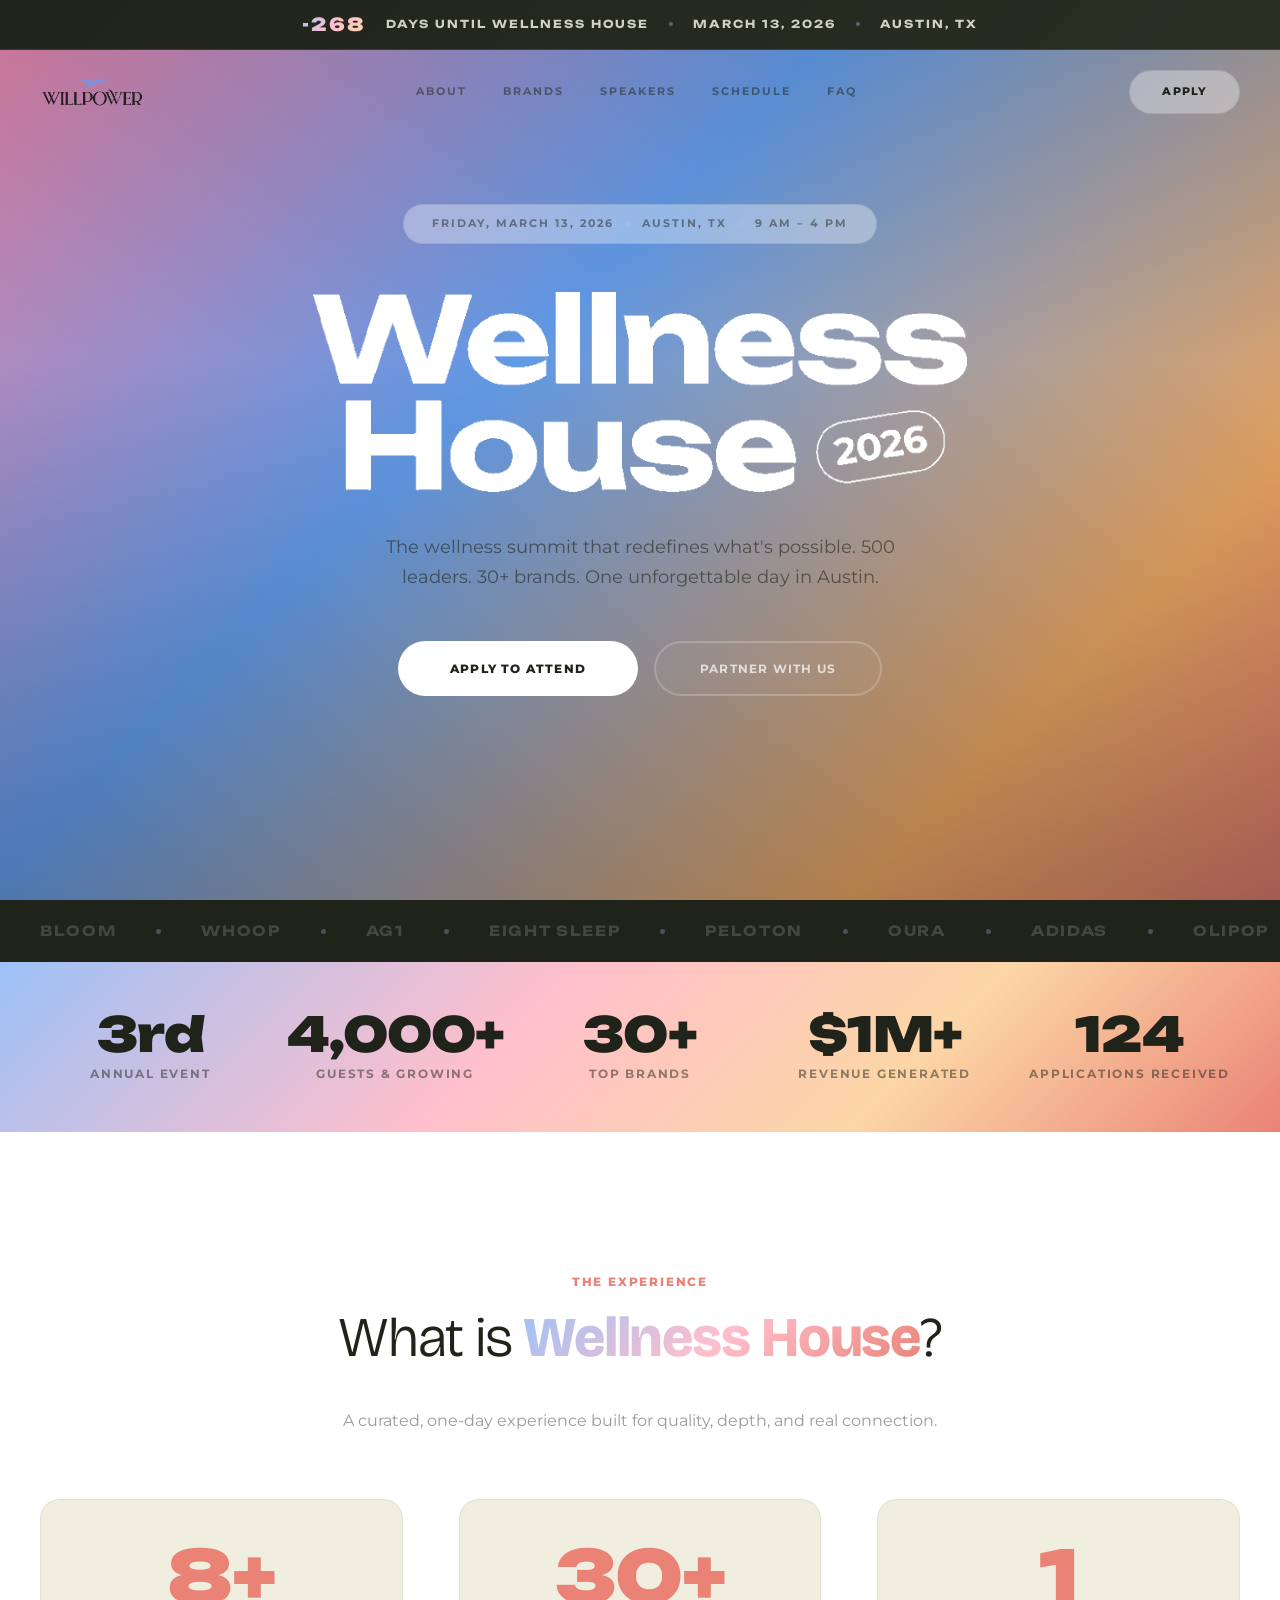
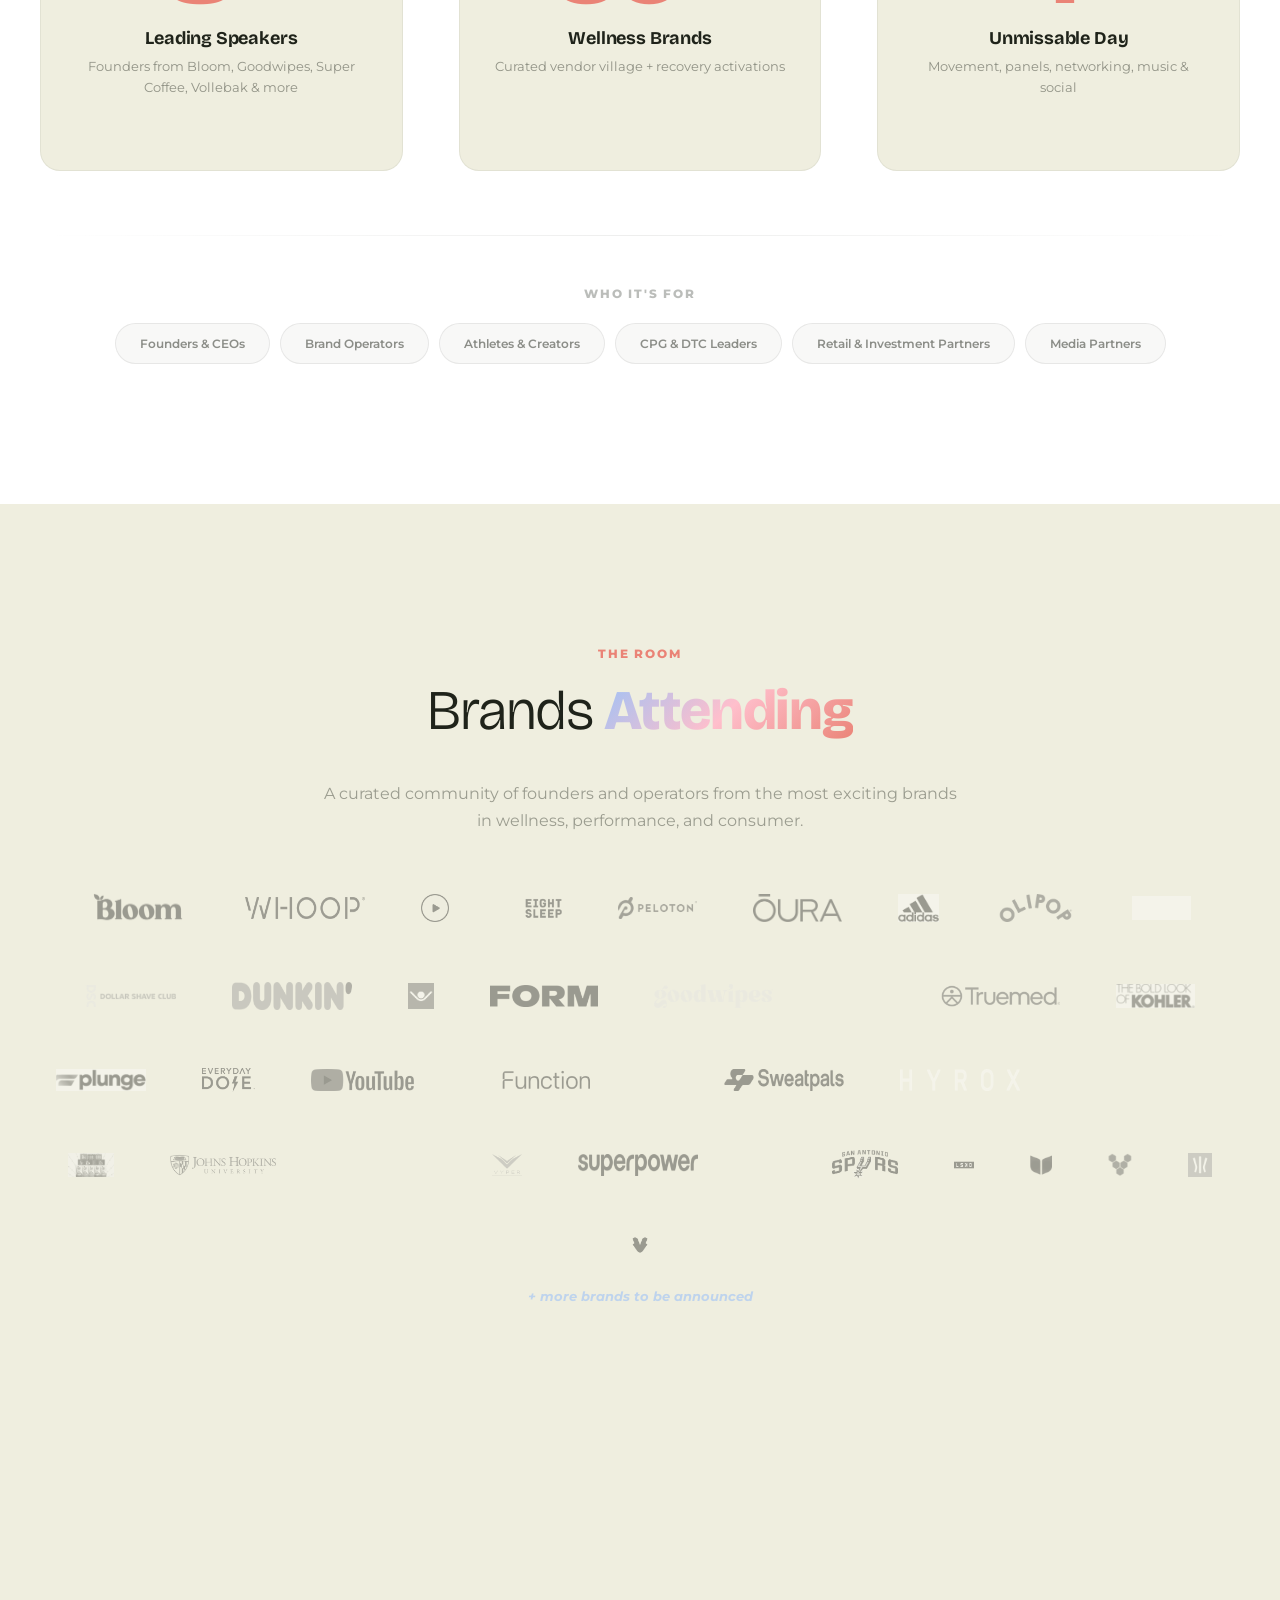
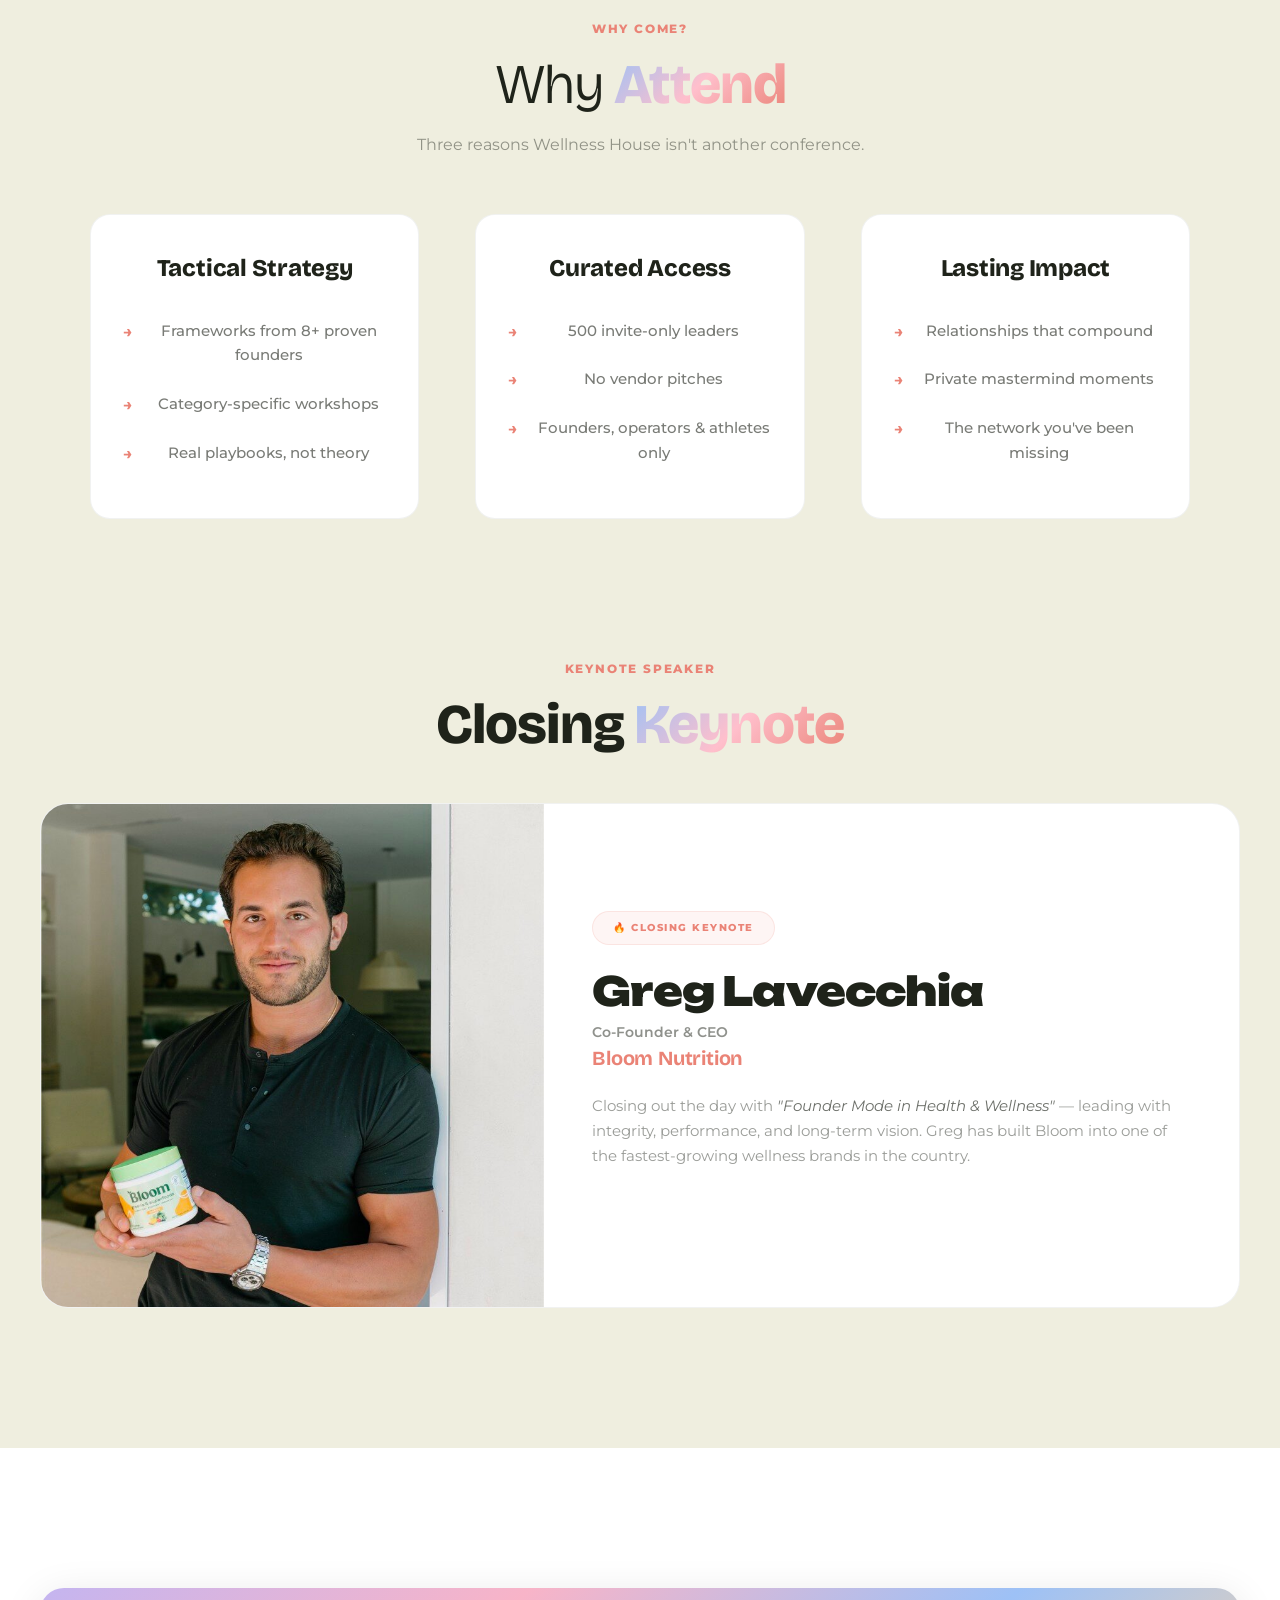
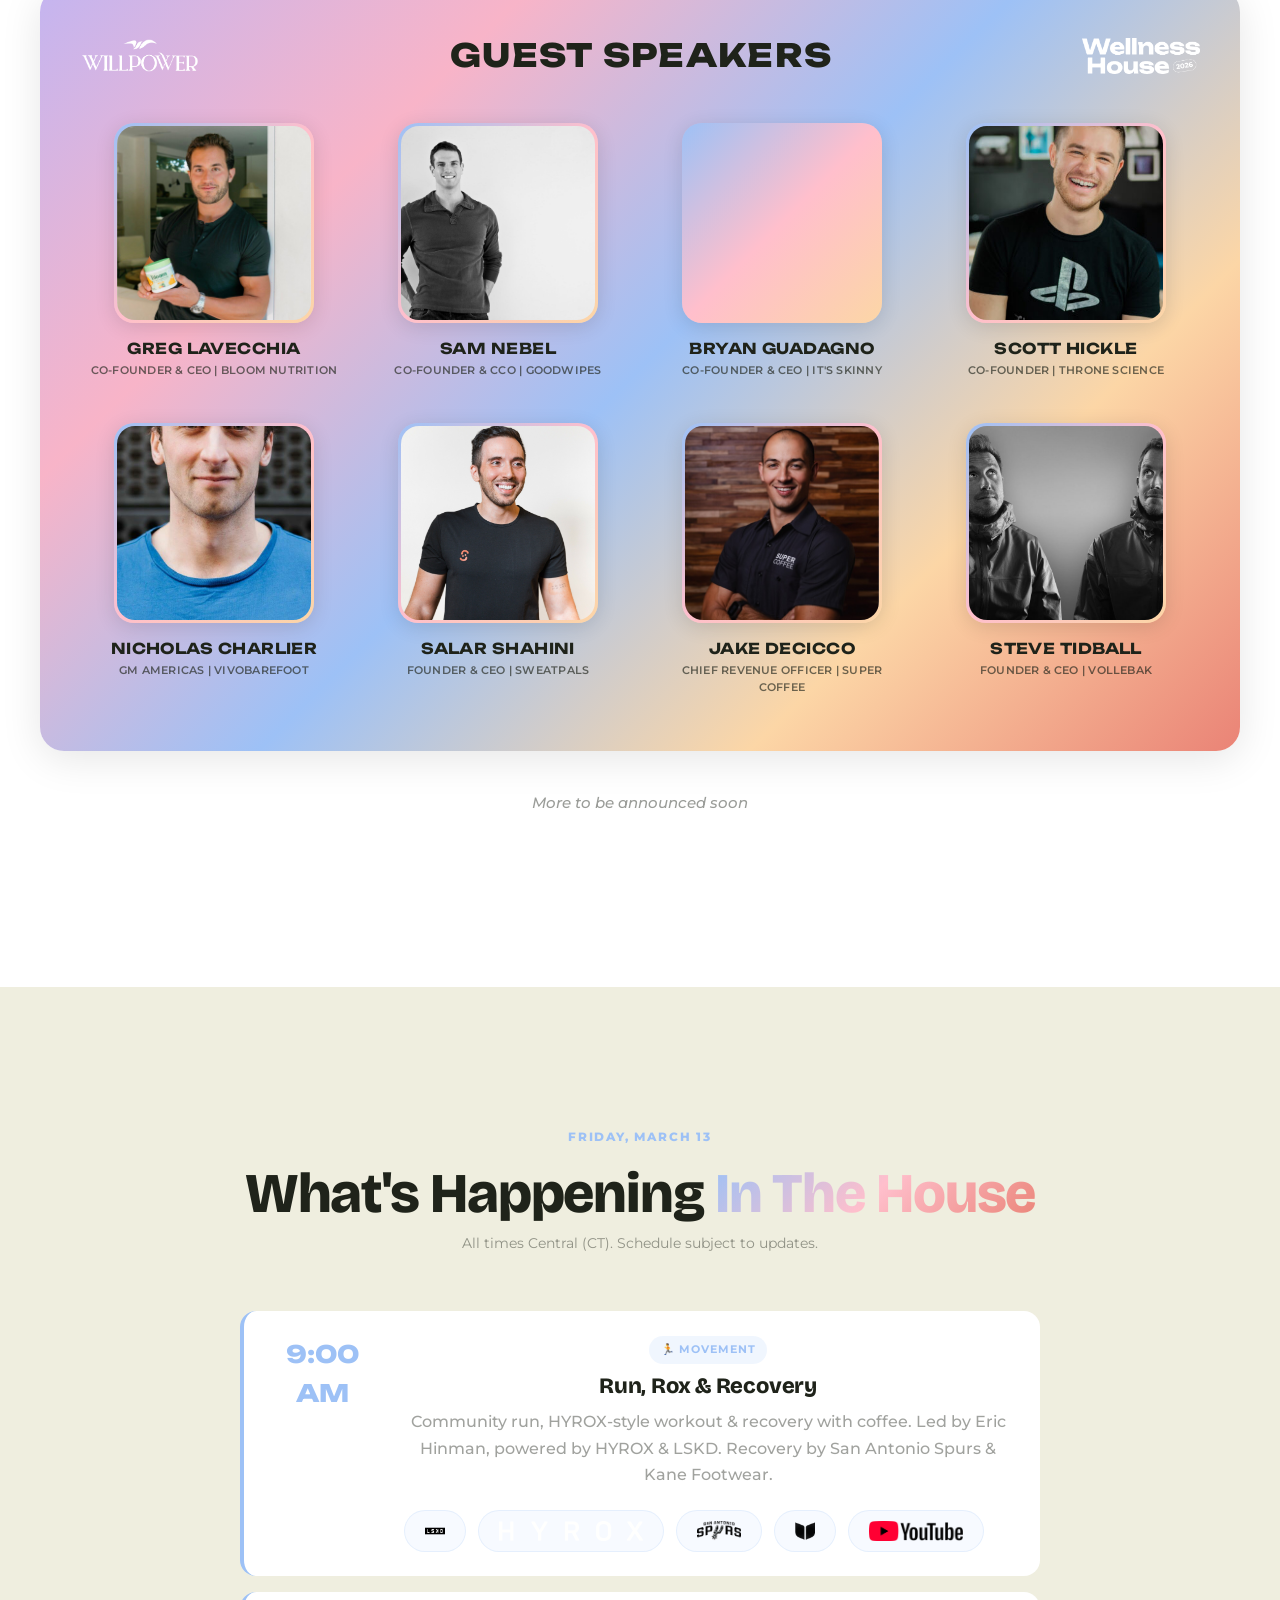
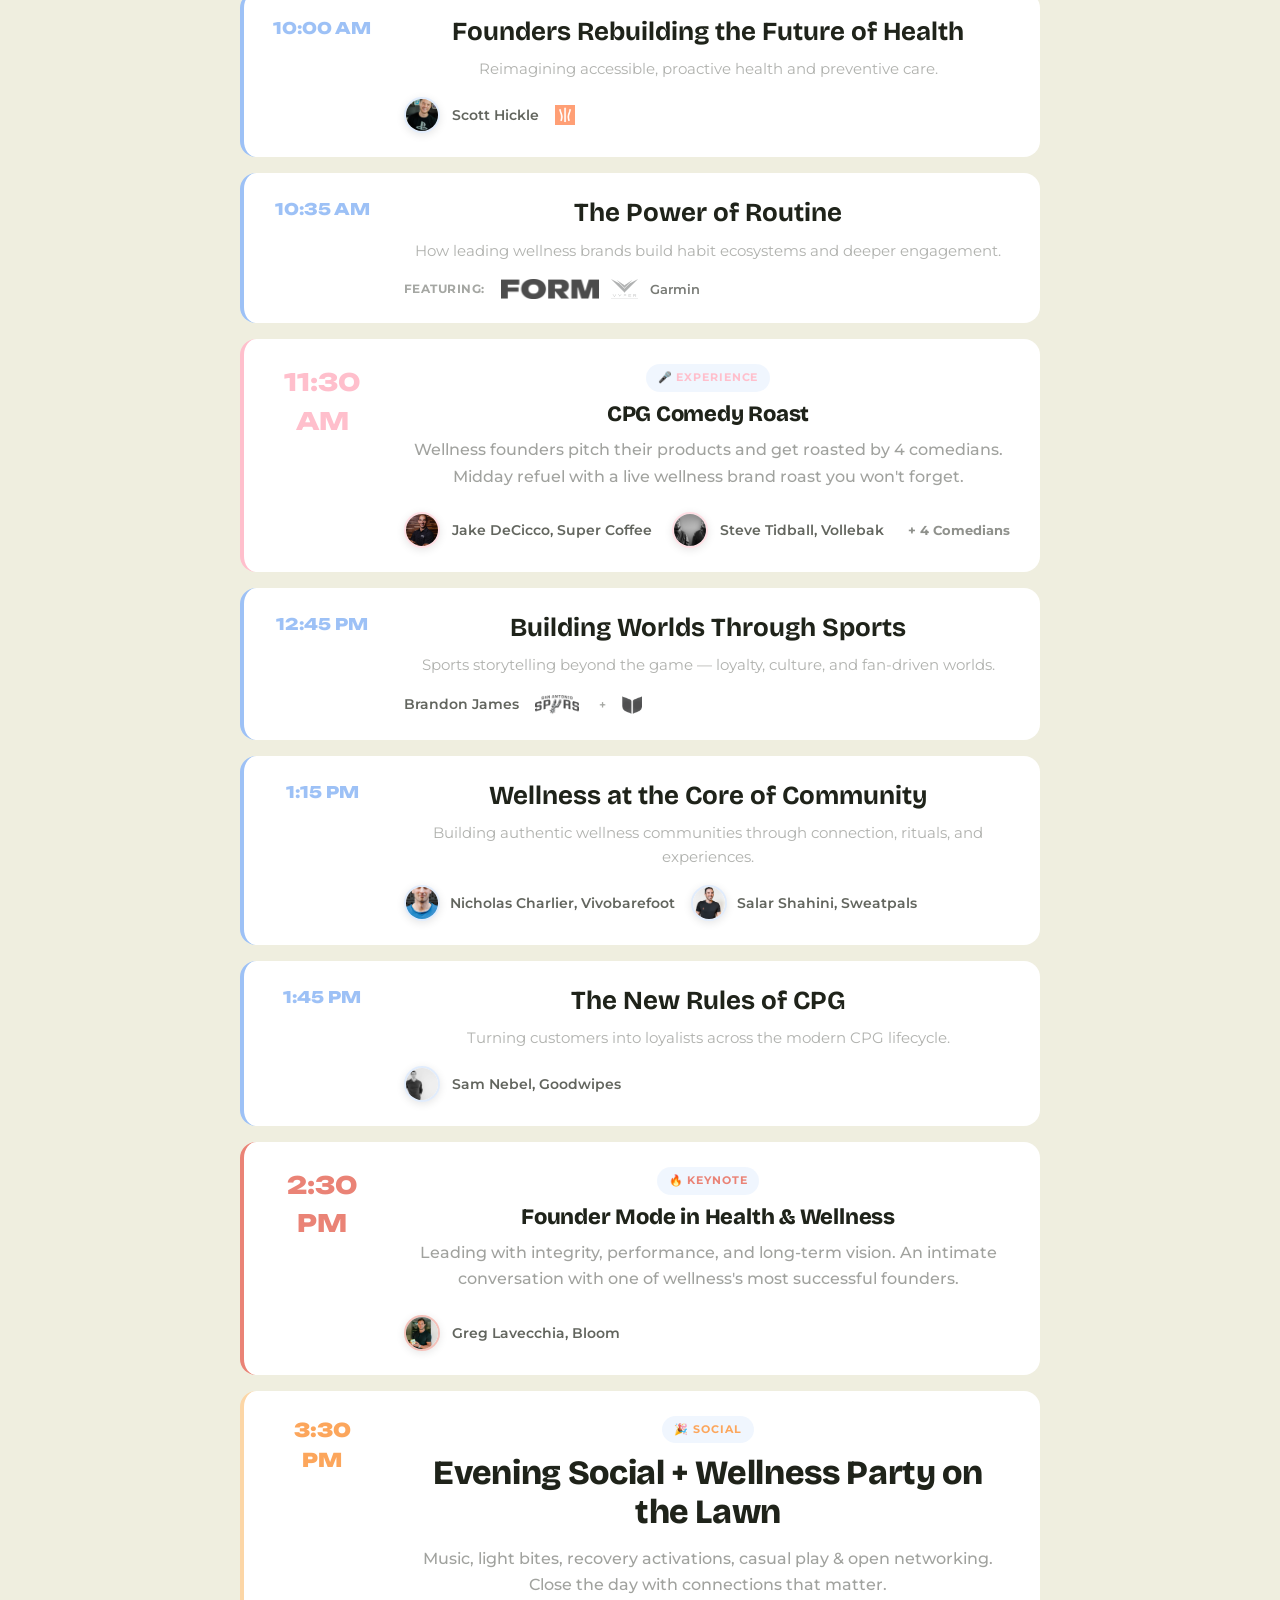
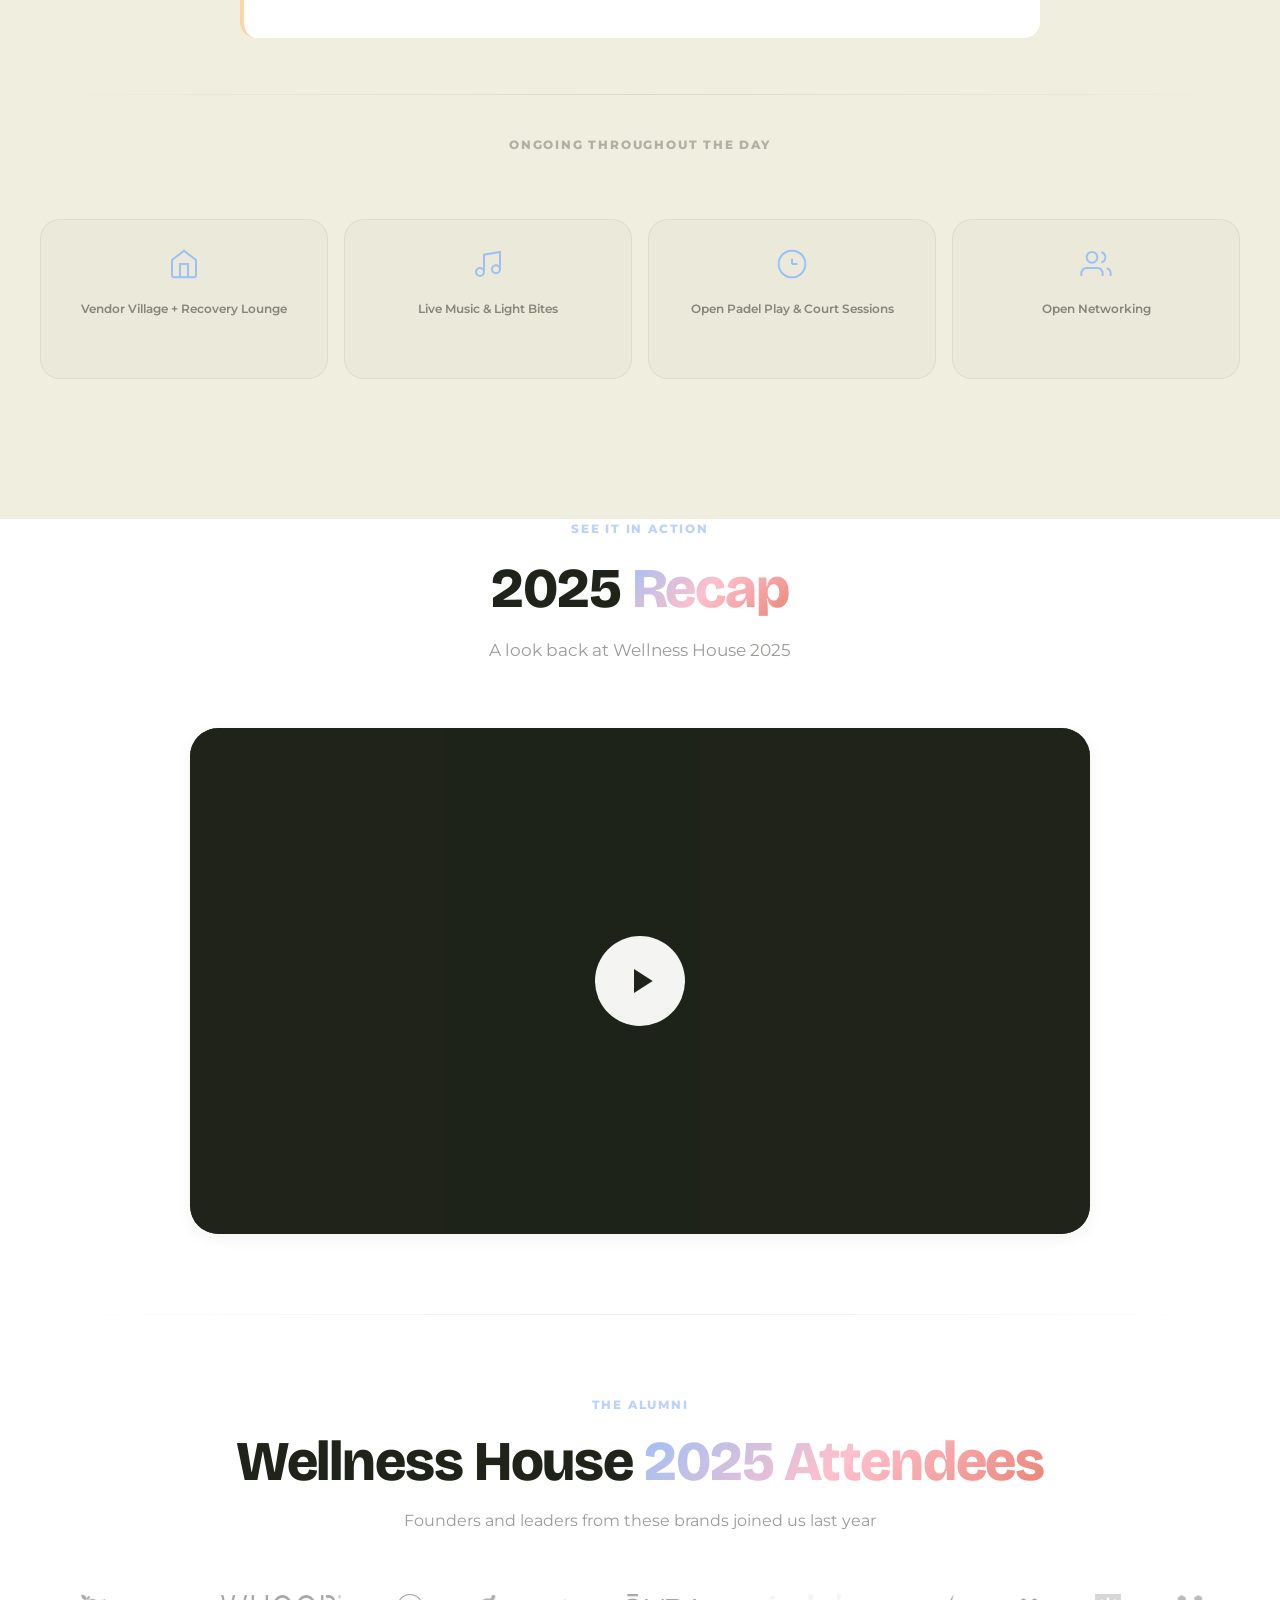
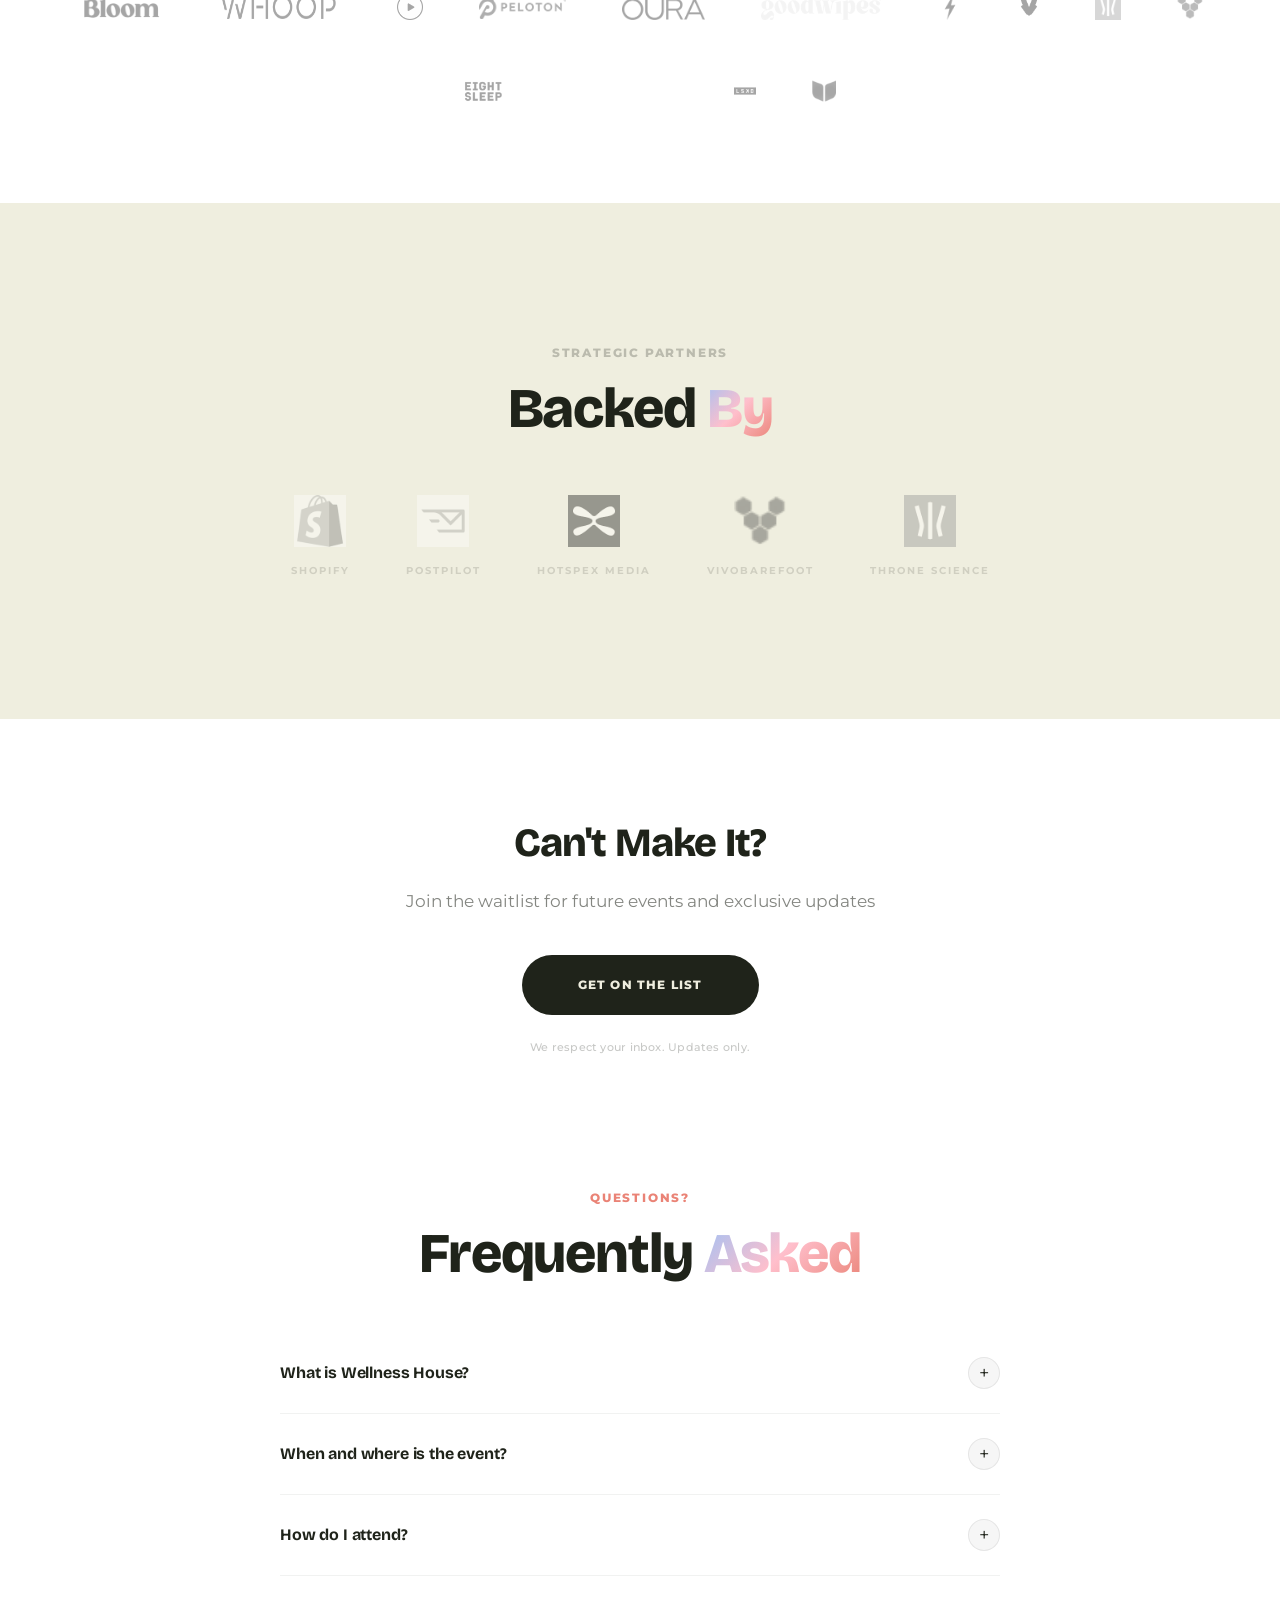
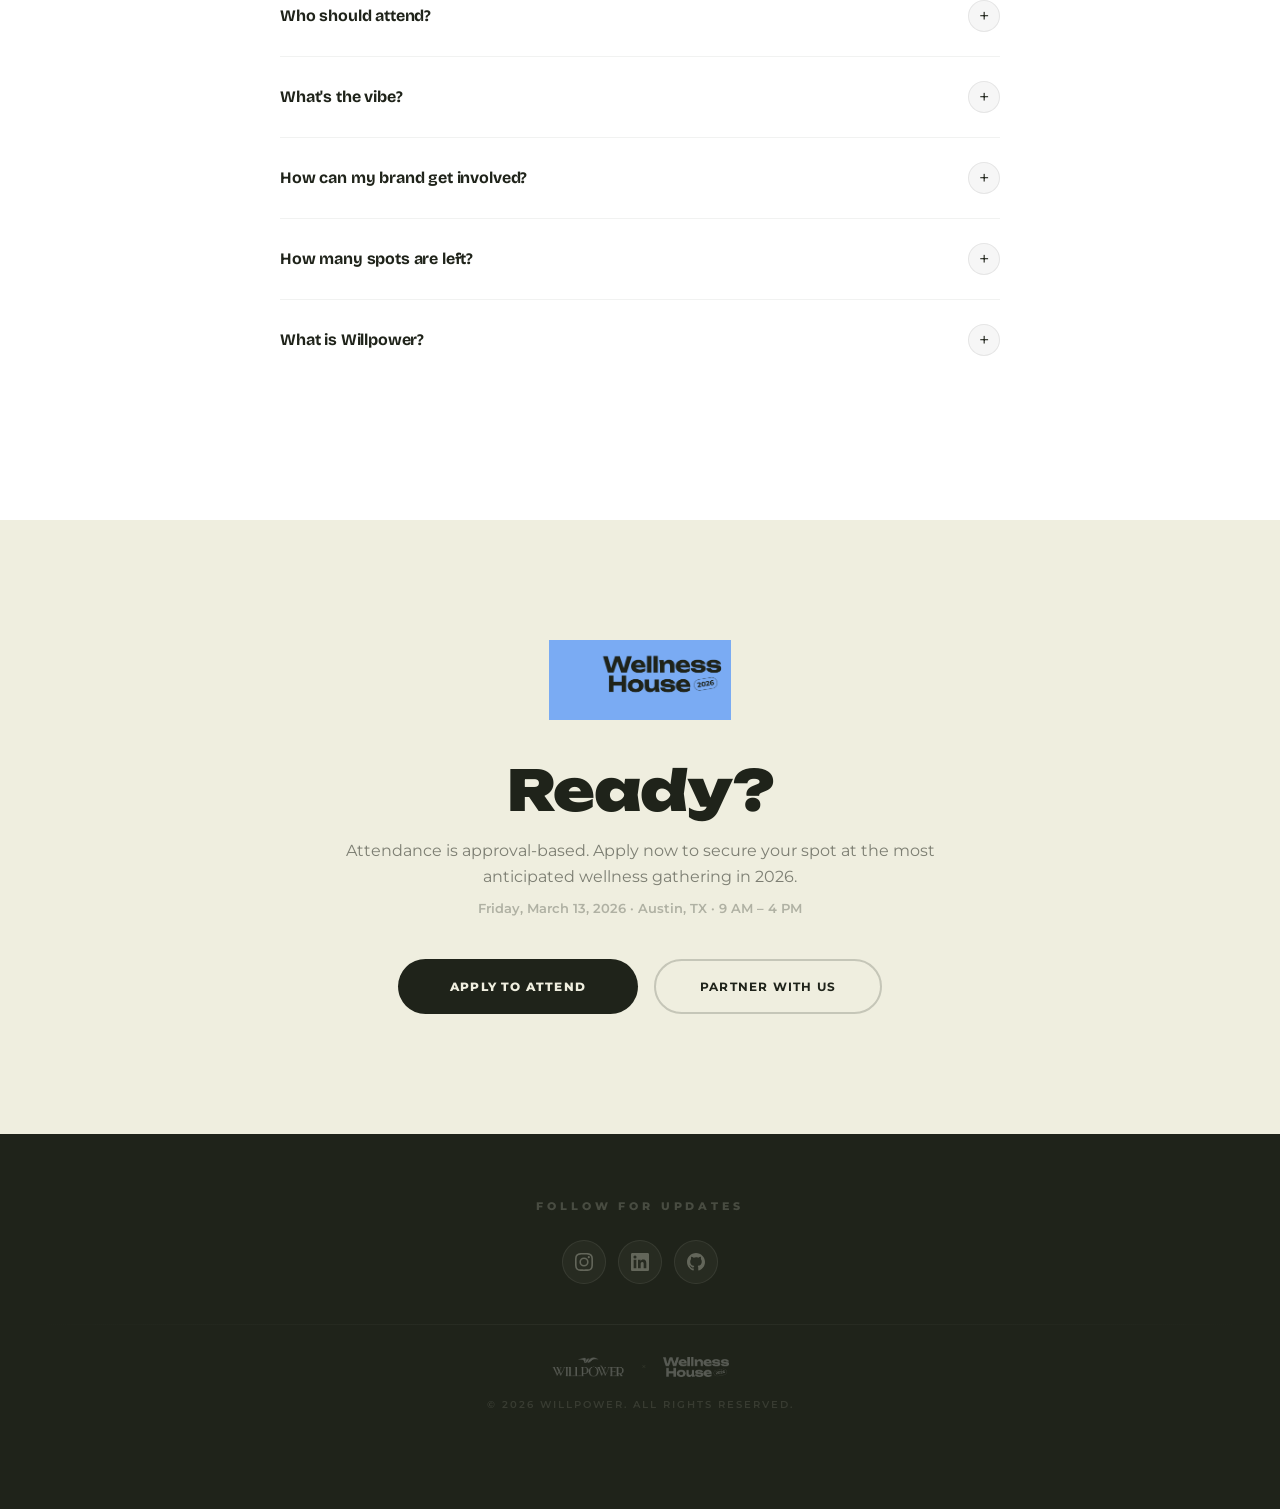
==== index.html @ 061e4642 "Rebuild speaker section to match Luma flyer reference" ====
<!DOCTYPE html>
<html lang="en">
<head>
    <meta charset="UTF-8">
    <meta name="viewport" content="width=device-width, initial-scale=1.0, maximum-scale=5.0, user-scalable=yes">
    <title>Wellness House 2026 | Austin — By Willpower</title>
    <meta name="description" content="A one-day, invite-led wellness experience at the intersection of performance, consumer brands, and culture. March 13, 2026 — Austin, TX.">
    <meta property="og:title" content="Wellness House 2026 | Austin — By Willpower">
    <meta property="og:description" content="A one-day, invite-led wellness summit at the intersection of performance, consumer brands, and culture. March 13, 2026.">
    <meta property="og:type" content="website">
    <meta property="og:image" content="img/wh-lockup-dark.png">
    <meta property="og:url" content="https://wellnesshouse.willpower.community/">
    <meta name="twitter:card" content="summary_large_image">
    <meta name="twitter:title" content="Wellness House 2026 | Austin — By Willpower">
    <meta name="twitter:description" content="A one-day, invite-led wellness summit at the intersection of performance, consumer brands, and culture. March 13, 2026.">
    <meta name="twitter:image" content="img/wh-lockup-dark.png">
    <link rel="icon" type="image/png" href="img/wh-mark-white-transparent.png">
    <link rel="preconnect" href="https://fonts.googleapis.com">
    <link rel="preconnect" href="https://fonts.gstatic.com" crossorigin>
    <link rel="preload" href="https://fonts.googleapis.com/css2?family=Unbounded:wght@400;700;900&family=Bricolage+Grotesque:wght@400;600;700;800&family=Montserrat:wght@300;400;500;600;700;800&display=swap" as="style">
    <link href="https://fonts.googleapis.com/css2?family=Unbounded:wght@400;700;900&family=Bricolage+Grotesque:wght@400;600;700;800&family=Montserrat:wght@300;400;500;600;700;800&display=swap" rel="stylesheet" media="print" onload="this.media='all'">
    <noscript><link href="https://fonts.googleapis.com/css2?family=Unbounded:wght@400;700;900&family=Bricolage+Grotesque:wght@400;600;700;800&family=Montserrat:wght@300;400;500;600;700;800&display=swap" rel="stylesheet"></noscript>
    <style>
        /* ══════════════════════════════════════════════════════════════════
           RESET & BASE
           ══════════════════════════════════════════════════════════════════ */
        *, *::before, *::after { margin: 0; padding: 0; box-sizing: border-box; }
        html { scroll-behavior: smooth; -webkit-font-smoothing: antialiased; -moz-osx-font-smoothing: grayscale; }
        body {
            font-family: 'Montserrat', sans-serif;
            background: #EFEEDF;
            color: #1F231A;
            overflow-x: hidden;
            line-height: 1.6;
            -webkit-tap-highlight-color: rgba(157, 193, 246, 0.2);
            touch-action: manipulation; /* Disable double-tap zoom on buttons */
        }
        img { max-width: 100%; height: auto; display: block; }
        a { text-decoration: none; color: inherit; }
        p { margin-bottom: 32px; }

        /* ── Font families ── */
        .font-unbounded { font-family: 'Unbounded', sans-serif; letter-spacing: -0.02em; }
        .font-bricolage { font-family: 'Bricolage Grotesque', sans-serif; letter-spacing: -0.01em; }
        .font-montserrat { font-family: 'Montserrat', sans-serif; }

        /* ══════════════════════════════════════════════════════════════════
           TYPOGRAPHY SCALE SYSTEM
           ══════════════════════════════════════════════════════════════════ */
        :root {
            --text-xs: 12px;    /* Labels, fine print */
            --text-sm: 14px;    /* Body small, captions */
            --text-base: 16px;  /* Body text */
            --text-lg: 20px;    /* Large body */
            --text-xl: 28px;    /* Subheadings */
            --text-2xl: 40px;   /* H3 */
            --text-3xl: 56px;   /* H2 */
            --text-4xl: 72px;   /* H1 */
            --text-5xl: 96px;   /* Hero */

            /* Section background palette */
            --bg-cream: #EFEEDF;
            --bg-light-blue: #F4F8FD;
            --bg-light-pink: #FFF6F8;
            --bg-light-peach: #FFF9F5;
            --bg-dark: #1F231A;
        }

        /* ══════════════════════════════════════════════════════════════════
           CUSTOM SCROLLBAR
           ══════════════════════════════════════════════════════════════════ */
        ::-webkit-scrollbar { width: 8px; }
        ::-webkit-scrollbar-track { background: #EFEEDF; }
        ::-webkit-scrollbar-thumb { background: rgba(31, 35, 26, 0.15); border-radius: 10px; }
        ::-webkit-scrollbar-thumb:hover { background: rgba(31, 35, 26, 0.25); }

        /* ══════════════════════════════════════════════════════════════════
           GRADIENT TEXT
           ══════════════════════════════════════════════════════════════════ */
        .gradient-text {
            background: linear-gradient(135deg, #9DC1F6 0%, #FFBFCC 45%, #FCD6A6 80%, #EA8376 100%);
            -webkit-background-clip: text;
            -webkit-text-fill-color: transparent;
            background-clip: text;
        }
        .gradient-text-dark {
            background: linear-gradient(135deg, #9DC1F6 0%, #FFBFCC 50%, #EA8376 100%);
            -webkit-background-clip: text;
            -webkit-text-fill-color: transparent;
            background-clip: text;
        }

        /* ══════════════════════════════════════════════════════════════════
           COUNTDOWN TICKER BANNER
           ══════════════════════════════════════════════════════════════════ */
        .countdown-ticker {
            position: fixed;
            top: 0; left: 0; right: 0;
            z-index: 1001;
            height: 50px;
            background: linear-gradient(135deg, #1F231A 0%, #2a2e23 100%);
            border-bottom: 1px solid rgba(157, 193, 246, 0.15);
            display: flex;
            align-items: center;
            justify-content: center;
            overflow: hidden;
        }
        .countdown-ticker-content {
            font-family: 'Unbounded', sans-serif;
            font-size: 11px;
            font-weight: 700;
            letter-spacing: 0.18em;
            text-transform: uppercase;
            color: rgba(239, 238, 223, 0.85);
            display: flex;
            align-items: center;
            gap: 20px;
        }
        .countdown-ticker-number {
            font-family: 'Unbounded', sans-serif;
            font-size: 18px;
            font-weight: 900;
            background: linear-gradient(135deg, #9DC1F6 0%, #FFBFCC 50%, #FCD6A6 100%);
            -webkit-background-clip: text;
            -webkit-text-fill-color: transparent;
            background-clip: text;
        }
        .countdown-ticker-dot {
            width: 4px; height: 4px;
            border-radius: 50%;
            background: rgba(157, 193, 246, 0.4);
        }
        @media (max-width: 768px) {
            .countdown-ticker { height: 44px; }
            .countdown-ticker-content { font-size: 9px; letter-spacing: 0.12em; gap: 12px; }
            .countdown-ticker-number { font-size: 16px; }
        }

        /* ══════════════════════════════════════════════════════════════════
           NAVIGATION
           ══════════════════════════════════════════════════════════════════ */
        .main-nav {
            position: fixed;
            top: 50px; left: 0; right: 0;
            z-index: 1000;
            padding: 20px 40px;
            display: flex;
            justify-content: space-between;
            align-items: center;
            transition: all 0.5s cubic-bezier(0.4, 0, 0.2, 1);
        }
        .main-nav.scrolled {
            padding: 12px 40px;
            background: rgba(239, 238, 223, 0.85);
            backdrop-filter: blur(24px) saturate(180%);
            -webkit-backdrop-filter: blur(24px) saturate(180%);
            border-bottom: 1px solid rgba(31, 35, 26, 0.06);
            box-shadow: 0 1px 40px rgba(0,0,0,0.04);
        }
        .main-nav.scrolled .nav-logo { filter: none; opacity: 1; }
        .main-nav.scrolled .nav-links a { color: #1F231A; opacity: 0.5; }
        .main-nav.scrolled .nav-links a:hover { opacity: 1; }
        .main-nav.scrolled .nav-cta { background: #1F231A; color: #EFEEDF; }
        .main-nav.scrolled .nav-cta:hover { background: #EA8376; }
        .main-nav.hero-mode .nav-logo { filter: none; opacity: 1; }
        .main-nav.hero-mode .nav-links a { color: #1F231A; opacity: 0.5; }
        .main-nav.hero-mode .nav-links a:hover { opacity: 1; }
        .main-nav.hero-mode .nav-cta { background: rgba(255,255,255,0.35); color: #1F231A; border: 1px solid rgba(31, 35, 26, 0.1); backdrop-filter: blur(10px); }
        .main-nav.hero-mode .nav-cta:hover { background: rgba(255,255,255,0.55); }

        .nav-logo { height: 28px; width: auto; object-fit: contain; transition: all 0.4s cubic-bezier(0.4, 0, 0.2, 1); }
        .nav-links { display: flex; gap: 36px; align-items: center; }
        .nav-links a {
            font-family: 'Montserrat', sans-serif;
            font-size: 11px;
            font-weight: 700;
            letter-spacing: 0.18em;
            text-transform: uppercase;
            transition: all 0.3s cubic-bezier(0.4, 0, 0.2, 1);
        }
        .nav-cta {
            display: inline-flex; align-items: center; justify-content: center;
            padding: 12px 32px;
            border-radius: 999px;
            font-family: 'Montserrat', sans-serif;
            font-size: 11px;
            font-weight: 800;
            letter-spacing: 0.1em;
            text-transform: uppercase;
            transition: all 0.3s cubic-bezier(0.4, 0, 0.2, 1);
        }
        .nav-cta:hover {
            opacity: 0.9;
        }
        .nav-cta:active {
            opacity: 0.8;
        }
        .nav-hamburger {
            display: none;
            flex-direction: column;
            gap: 5px;
            cursor: pointer;
            padding: 8px;
        }
        .nav-hamburger span {
            width: 22px; height: 2px;
            background: #1F231A;
            transition: all 0.3s cubic-bezier(0.4, 0, 0.2, 1);
            border-radius: 2px;
        }
        .main-nav.hero-mode .nav-hamburger span { background: #1F231A; }
        .mobile-menu {
            display: none;
            position: fixed;
            top: 0; left: 0; right: 0; bottom: 0;
            z-index: 999;
            background: rgba(239, 238, 223, 0.98);
            backdrop-filter: blur(30px);
            -webkit-backdrop-filter: blur(30px);
            flex-direction: column;
            align-items: center;
            justify-content: center;
            gap: 32px;
            padding: 80px 24px;
            overflow-y: auto;
            -webkit-overflow-scrolling: touch;
        }
        .mobile-menu.open { display: flex; }
        .mobile-menu a {
            font-family: 'Unbounded', sans-serif;
            font-size: 24px;
            font-weight: 700;
            color: #1F231A;
            opacity: 0.6;
            transition: opacity 0.3s cubic-bezier(0.4, 0, 0.2, 1);
            padding: 12px 24px;
            min-height: 48px;
            display: flex;
            align-items: center;
            justify-content: center;
        }
        .mobile-menu a:hover,
        .mobile-menu a:active { opacity: 1; }
        .mobile-close {
            position: absolute;
            top: 24px; right: 24px;
            font-size: 40px;
            cursor: pointer;
            color: #1F231A;
            opacity: 0.6;
            width: 48px;
            height: 48px;
            display: flex;
            align-items: center;
            justify-content: center;
            transition: opacity 0.3s cubic-bezier(0.4, 0, 0.2, 1);
        }
        .mobile-close:hover,
        .mobile-close:active { opacity: 1; }

        @media (max-width: 900px) {
            .nav-links { display: none; }
            .nav-hamburger { display: flex; z-index: 1001; }
            .main-nav { padding: 16px 24px; top: 44px; }
            .main-nav.scrolled { padding: 12px 24px; }
            .nav-logo { height: 24px; }
            .nav-cta { 
                padding: 10px 24px; 
                font-size: 10px;
            }
        }
        @media (max-width: 480px) {
            .main-nav { padding: 14px 16px; top: 44px; }
            .main-nav.scrolled { padding: 10px 16px; }
            .nav-logo { height: 22px; }
            .nav-cta { 
                padding: 8px 20px; 
                font-size: 9px;
                letter-spacing: 0.08em;
            }
        }

        /* ══════════════════════════════════════════════════════════════════
           HERO
           ══════════════════════════════════════════════════════════════════ */
        .hero {
            position: relative;
            min-height: 100vh;
            display: flex;
            flex-direction: column;
            align-items: center;
            justify-content: center;
            text-align: center;
            overflow: hidden;
            padding: 200px 40px;
            background: linear-gradient(135deg, 
                rgba(255, 191, 204, 0.4) 0%,     /* Soft pink */
                rgba(252, 214, 166, 0.35) 35%,   /* Soft peach */
                rgba(157, 193, 246, 0.4) 70%,    /* Soft blue */
                #EFEEDF 100%                      /* Cream base */
            );
        }
        .hero-video-wrap {
            position: absolute; inset: 0; z-index: 0; overflow: hidden;
        }
        .hero-video-wrap iframe {
            position: absolute;
            top: 50%; left: 50%;
            width: 177.78vh; height: 100vh;
            min-width: 100vw; min-height: 56.25vw;
            transform: translate(-50%, -50%);
            pointer-events: none;
        }
        .hero-overlay {
            position: absolute; inset: 0; z-index: 1;
            background:
                linear-gradient(180deg, 
                    rgba(255, 191, 204, 0.35) 0%,     /* Soft pink top */
                    rgba(252, 214, 166, 0.25) 30%,    /* Soft peach */
                    rgba(157, 193, 246, 0.3) 60%,     /* Soft blue */
                    rgba(239, 238, 223, 0.4) 100%     /* Cream base bottom */
                );
        }
        .hero-content {
            position: relative; z-index: 10;
            max-width: 900px;
            padding: 0 24px;
        }
        .hero-pill {
            display: inline-flex;
            align-items: center;
            gap: 12px;
            padding: 10px 28px;
            border-radius: 999px;
            background: rgba(255,255,255,0.35);
            backdrop-filter: blur(20px);
            border: 1px solid rgba(31, 35, 26, 0.08);
            font-size: 11px;
            font-weight: 700;
            letter-spacing: 0.18em;
            text-transform: uppercase;
            color: rgba(31, 35, 26, 0.5);
            margin-bottom: 48px;
        }
        .hero-pill .dot { width: 4px; height: 4px; border-radius: 50%; background: #9DC1F6; opacity: 0.6; }
        .hero-lockup {
            max-height: 200px;
            width: auto;
            height: auto;
            object-fit: contain;
            margin: 0 auto 40px;
            /* clean — no drop shadow */
        }
        .hero-tagline {
            font-family: 'Montserrat', sans-serif;
            font-size: 18px;
            font-weight: 400;
            color: rgba(31, 35, 26, 0.6);
            max-width: 560px;
            margin: 0 auto 48px;
            line-height: 1.7;
        }
        .countdown {
            display: flex;
            flex-direction: column;
            align-items: center;
            gap: 8px;
            margin: 0 auto 48px;
            padding: 24px 40px;
            background: rgba(255,255,255,0.4);
            backdrop-filter: blur(20px);
            border: 1px solid rgba(31, 35, 26, 0.08);
            border-radius: 20px;
            max-width: fit-content;
        }
        .countdown-number {
            font-family: 'Unbounded', sans-serif;
            font-size: 64px;
            font-weight: 900;
            line-height: 1;
            background: linear-gradient(135deg, #9DC1F6 0%, #FFBFCC 45%, #FCD6A6 80%, #EA8376 100%);
            -webkit-background-clip: text;
            -webkit-text-fill-color: transparent;
            background-clip: text;
        }
        .countdown-label {
            font-family: 'Unbounded', sans-serif;
            font-size: 13px;
            font-weight: 700;
            text-transform: uppercase;
            letter-spacing: 0.15em;
            color: rgba(31, 35, 26, 0.6);
        }
        .hero-ctas {
            display: flex;
            gap: 16px;
            justify-content: center;
            flex-wrap: wrap;
        }
        .hero-scroll {
            position: absolute;
            bottom: 36px;
            left: 50%;
            transform: translateX(-50%);
            z-index: 10;
            animation: float 2.5s ease-in-out infinite;
        }
        @keyframes float {
            0%, 100% { transform: translateX(-50%) translateY(0); }
            50% { transform: translateX(-50%) translateY(-8px); }
        }

        @media (max-width: 768px) {
            .hero { min-height: 100svh; } /* Use svh for mobile viewport height */
            .hero-lockup { max-height: 140px; margin-bottom: 32px; }
            .hero-tagline { font-size: 16px; line-height: 1.6; padding: 0 12px; }
            .hero-pill { font-size: 10px; padding: 10px 20px; gap: 10px; margin-bottom: 32px; }
            .hero-pill .dot { width: 3px; height: 3px; }
            .hero-video-wrap iframe { width: 300vw; }
            .countdown { padding: 20px 24px; margin-bottom: 32px; }
            .countdown-number { font-size: 52px; }
            .countdown-label { font-size: 11px; letter-spacing: 0.12em; }
            .hero-ctas { gap: 12px; padding: 0 12px; }
            .hero-ctas .btn-primary { padding: 16px 40px; font-size: 11px; }
            .hero-ctas .btn-outline-light { padding: 14px 36px; font-size: 11px; }
        }

        /* ══════════════════════════════════════════════════════════════════
           BUTTONS
           ══════════════════════════════════════════════════════════════════ */
        .btn-primary {
            display: inline-flex; align-items: center; justify-content: center;
            padding: 18px 52px;
            border-radius: 999px;
            background: #fff;
            color: #1F231A;
            font-family: 'Montserrat', sans-serif;
            font-size: 12px;
            font-weight: 800;
            letter-spacing: 0.1em;
            text-transform: uppercase;
            transition: all 0.3s cubic-bezier(0.4, 0, 0.2, 1);
            position: relative;
            overflow: hidden;
            border: none; cursor: pointer;
            min-height: 48px; /* Touch-friendly */
        }
        .btn-primary::after {
            display: none;
        }
        .btn-primary:hover {
            opacity: 0.9;
        }
        .btn-primary:active {
            opacity: 0.8;
        }
        .btn-primary span { position: relative; z-index: 1; }

        .btn-outline-light {
            display: inline-flex; align-items: center; justify-content: center;
            padding: 16px 44px;
            border-radius: 999px;
            border: 2px solid rgba(255,255,255,0.2);
            color: rgba(255,255,255,0.7);
            font-family: 'Montserrat', sans-serif;
            font-size: 12px;
            font-weight: 700;
            letter-spacing: 0.1em;
            text-transform: uppercase;
            transition: all 0.3s cubic-bezier(0.4, 0, 0.2, 1);
            backdrop-filter: blur(8px);
            background: rgba(255,255,255,0.03);
            cursor: pointer;
            min-height: 48px; /* Touch-friendly */
        }
        .btn-outline-light:hover {
            border-color: rgba(255,255,255,0.5);
            color: #fff;
            opacity: 0.9;
        }
        .btn-outline-light:active {
            opacity: 0.8;
        }

        .btn-dark {
            display: inline-flex; align-items: center; justify-content: center;
            padding: 18px 52px;
            border-radius: 999px;
            background: #1F231A;
            color: #EFEEDF;
            font-family: 'Montserrat', sans-serif;
            font-size: 12px;
            font-weight: 800;
            letter-spacing: 0.1em;
            text-transform: uppercase;
            transition: all 0.3s cubic-bezier(0.4, 0, 0.2, 1);
            cursor: pointer;
            border: none;
            min-height: 48px; /* Touch-friendly */
        }
        .btn-dark:hover {
            background: #EA8376;
            color: #fff;
            opacity: 0.9;
        }
        .btn-dark:active {
            opacity: 0.8;
        }

        .btn-outline-dark {
            display: inline-flex; align-items: center; justify-content: center;
            padding: 16px 44px;
            border-radius: 999px;
            border: 2px solid rgba(31, 35, 26, 0.15);
            color: #1F231A;
            font-family: 'Montserrat', sans-serif;
            font-size: 12px;
            font-weight: 700;
            letter-spacing: 0.1em;
            text-transform: uppercase;
            transition: all 0.3s cubic-bezier(0.4, 0, 0.2, 1);
            background: transparent;
            cursor: pointer;
        }
        .btn-outline-dark:hover {
            border-color: #EA8376;
            color: #EA8376;
            opacity: 0.9;
        }
        .btn-outline-dark:active {
            opacity: 0.8;
        }

        /* ══════════════════════════════════════════════════════════════════
           MARQUEE
           ══════════════════════════════════════════════════════════════════ */
        .marquee-section {
            background: #1F231A;
            padding: 20px 0;
            overflow: hidden;
            position: relative;
        }
        .marquee-track {
            display: flex;
            width: max-content;
            animation: marquee 40s linear infinite;
        }
        .marquee-track:hover { animation-play-state: paused; }
        .marquee-item {
            display: flex;
            align-items: center;
            gap: 40px;
            padding: 0 40px;
            white-space: nowrap;
        }
        .marquee-item span {
            font-family: 'Unbounded', sans-serif;
            font-size: 14px;
            font-weight: 700;
            color: rgba(239, 238, 223, 0.18);
            text-transform: uppercase;
            letter-spacing: 0.12em;
            transition: color 0.3s cubic-bezier(0.4, 0, 0.2, 1);
        }
        /* marquee hover removed for simplicity */
        .marquee-dot {
            width: 5px; height: 5px;
            border-radius: 50%;
            background: rgba(157, 193, 246, 0.3);
            flex-shrink: 0;
        }
        @keyframes marquee {
            0% { transform: translateX(0); }
            100% { transform: translateX(-50%); }
        }

        /* ══════════════════════════════════════════════════════════════════
           STATS BAR
           ══════════════════════════════════════════════════════════════════ */
        .stats-bar {
            background: linear-gradient(135deg, #9DC1F6 0%, #FFBFCC 40%, #FCD6A6 70%, #EA8376 100%);
            padding: 48px 24px;
            position: relative;
            overflow: hidden;
        }
        .stats-bar::before {
            display: none;
        }
        .stats-grid {
            max-width: 1200px;
            margin: 0 auto;
            display: grid;
            grid-template-columns: repeat(5, 1fr);
            gap: 24px;
            position: relative;
            z-index: 1;
        }
        .stat-item {
            text-align: center;
        }
        .stat-number {
            font-family: 'Unbounded', sans-serif;
            font-size: 48px;
            font-weight: 900;
            color: #1F231A;
            line-height: 1;
            letter-spacing: -0.02em;
            margin-bottom: 6px;
        }
        .stat-label {
            font-family: 'Montserrat', sans-serif;
            font-size: 12px;
            font-weight: 700;
            color: rgba(31, 35, 26, 0.5);
            text-transform: uppercase;
            letter-spacing: 0.15em;
        }
        @media (max-width: 900px) {
            .stats-grid { grid-template-columns: repeat(2, 1fr); gap: 24px; }
            .stat-number { font-size: 36px; }
        }
        @media (max-width: 768px) {
            .stats-grid { grid-template-columns: repeat(2, 1fr); gap: 32px; }
            .stat-number { font-size: 36px; }
        }

        /* ══════════════════════════════════════════════════════════════════
           SECTION BASE & BLOBS
           ══════════════════════════════════════════════════════════════════ */
        .section-cream {
            background: #EFEEDF;
            position: relative;
            overflow: hidden;
        }
        .section-dark {
            background: #1F231A;
            color: #EFEEDF;
            position: relative;
            overflow: hidden;
        }
        .blob {
            display: none; /* Removed decorative blobs */
        }
        .section-padding {
            padding: 140px 40px;
        }
        .section-inner {
            max-width: 1280px;
            margin: 0 auto;
            position: relative;
            z-index: 2;
        }

        /* ══════════════════════════════════════════════════════════════════
           SECTION HEADERS
           ══════════════════════════════════════════════════════════════════ */
        .section-label {
            font-family: 'Montserrat', sans-serif;
            font-size: var(--text-xs);
            font-weight: 800;
            text-transform: uppercase;
            letter-spacing: 0.15em;
            margin-bottom: 16px;
        }
        .section-title {
            font-family: 'Bricolage Grotesque', sans-serif;
            font-size: var(--text-3xl);
            font-weight: 800;
            line-height: 1.1;
            letter-spacing: -0.02em;
            margin-bottom: 40px;
        }
        .section-subtitle {
            font-family: 'Montserrat', sans-serif;
            font-weight: 400;
            font-size: 16px;
            line-height: 1.65;
            max-width: 640px;
        }

        /* ══════════════════════════════════════════════════════════════════
           WHAT IS WELLNESS HOUSE (Dark Section) - ARCHITECTURAL REDESIGN
           ══════════════════════════════════════════════════════════════════ */
        .experience-comparison {
            display: grid;
            grid-template-columns: 1fr 1fr;
            gap: 0;
            margin-bottom: 80px;
            border: 2px solid rgba(157, 193, 246, 0.15);
            border-radius: 24px;
            overflow: hidden;
        }
        .comparison-side {
            padding: 64px 48px;
            position: relative;
        }
        .comparison-left {
            background: rgba(157, 193, 246, 0.04);
            border-right: 2px solid rgba(157, 193, 246, 0.15);
        }
        .comparison-right {
            background: rgba(239, 238, 223, 0.02);
        }
        .comparison-label {
            font-family: 'Montserrat', sans-serif;
            font-size: 11px;
            font-weight: 800;
            text-transform: uppercase;
            letter-spacing: 0.2em;
            color: #9DC1F6;
            margin-bottom: 16px;
        }
        .comparison-right .comparison-label {
            color: rgba(239, 238, 223, 0.25);
        }
        .comparison-number {
            font-family: 'Unbounded', sans-serif;
            font-size: 120px;
            font-weight: 900;
            line-height: 0.9;
            letter-spacing: -0.02em;
            margin-bottom: 24px;
            color: #9DC1F6;
            opacity: 0.95;
        }
        .comparison-right .comparison-number {
            color: rgba(239, 238, 223, 0.15);
        }
        .comparison-title {
            font-family: 'Bricolage Grotesque', sans-serif;
            font-size: 32px;
            font-weight: 800;
            color: #EFEEDF;
            margin-bottom: 20px;
            line-height: 1.15;
            letter-spacing: -0.02em;
        }
        .comparison-right .comparison-title {
            color: rgba(239, 238, 223, 0.4);
        }
        .comparison-features {
            list-style: none;
            padding: 0;
            margin: 0;
        }
        .comparison-features li {
            font-family: 'Montserrat', sans-serif;
            font-size: 15px;
            font-weight: 500;
            color: rgba(239, 238, 223, 0.65);
            padding: 12px 0;
            border-bottom: 1px solid rgba(239, 238, 223, 0.05);
            display: flex;
            align-items: flex-start;
            gap: 12px;
            line-height: 1.6;
        }
        .comparison-features li::before {
            content: '✓';
            color: #9DC1F6;
            font-weight: 800;
            font-size: 18px;
            flex-shrink: 0;
        }
        .comparison-right .comparison-features li {
            color: rgba(239, 238, 223, 0.2);
        }
        .comparison-right .comparison-features li::before {
            content: '×';
            color: rgba(239, 238, 223, 0.15);
        }

        /* ══════════════════════════════════════════════════════════════════
           TIMELINE - Day in the Life
           ══════════════════════════════════════════════════════════════════ */
        .benefit-grid {
            display: grid;
            grid-template-columns: repeat(3, 1fr);
            gap: 56px;
            margin-bottom: 64px;
        }
        .benefit-card {
            background: #EFEEDF;
            border: 1px solid rgba(31, 35, 26, 0.06);
            border-radius: 20px;
            padding: 40px 32px;
            text-align: center;
            transition: opacity 0.3s ease;
        }
        .benefit-card:hover {
            opacity: 0.85;
        }
        .benefit-number {
            font-family: 'Unbounded', sans-serif;
            font-size: 72px;
            font-weight: 900;
            color: #EA8376;
            line-height: 1;
            letter-spacing: -0.02em;
            margin-bottom: 16px;
        }
        .benefit-label {
            font-family: 'Bricolage Grotesque', sans-serif;
            font-size: 18px;
            font-weight: 700;
            color: #1F231A;
            margin-bottom: 8px;
            line-height: 1.15;
            letter-spacing: -0.01em;
        }
        .benefit-desc {
            font-family: 'Montserrat', sans-serif;
            font-size: 13px;
            font-weight: 400;
            color: rgba(31, 35, 26, 0.45);
            line-height: 1.6;
        }

        .chip-row {
            display: flex;
            flex-wrap: wrap;
            gap: 10px;
            justify-content: center;
        }
        .chip {
            display: inline-flex;
            padding: 10px 24px;
            border-radius: 999px;
            background: rgba(31, 35, 26, 0.03);
            border: 1px solid rgba(31, 35, 26, 0.08);
            font-family: 'Montserrat', sans-serif;
            font-size: 12px;
            font-weight: 600;
            color: rgba(31, 35, 26, 0.5);
            transition: opacity 0.3s ease;
        }
        .chip:hover {
            opacity: 0.7;
        }

        @media (max-width: 900px) {
            .experience-comparison { grid-template-columns: 1fr; }
            .comparison-left { border-right: none; border-bottom: 2px solid rgba(157, 193, 246, 0.15); }
            .comparison-side { padding: 40px 28px; }
            .comparison-number { font-size: 80px; }
            .comparison-title { font-size: 24px; }
            .benefit-grid { grid-template-columns: 1fr; }
        }
        @media (max-width: 600px) {
            .benefit-grid { grid-template-columns: 1fr; }
        }

        /* ══════════════════════════════════════════════════════════════════
           BRAND LOGOS
           ══════════════════════════════════════════════════════════════════ */
        .logo-wall {
            display: flex;
            flex-wrap: wrap;
            justify-content: center;
            align-items: center;
            gap: 56px;
        }
        .logo-wall img {
            height: 30px;
            width: auto;
            max-width: 120px;
            filter: grayscale(100%);
            opacity: 0.35;
            transition: all 0.3s cubic-bezier(0.4, 0, 0.2, 1);
        }
        .logo-wall img:hover {
            filter: grayscale(0%);
            opacity: 1;
        }

        /* ══════════════════════════════════════════════════════════════════
           WHY ATTEND SECTION
           ══════════════════════════════════════════════════════════════════ */
        .why-attend-grid {
            display: grid;
            grid-template-columns: repeat(3, 1fr);
            gap: 56px;
            max-width: 1100px;
            margin: 0 auto;
        }
        .why-attend-column {
            background: #FFFFFF;
            border: 1px solid rgba(31, 35, 26, 0.06);
            border-radius: 20px;
            padding: 40px 32px;
            transition: opacity 0.3s ease;
            position: relative;
            overflow: hidden;
        }
        .why-attend-column:hover {
            opacity: 0.85;
        }
        .why-attend-heading {
            font-family: 'Bricolage Grotesque', sans-serif;
            font-size: 24px;
            font-weight: 800;
            color: #1F231A;
            margin-bottom: 24px;
            line-height: 1.15;
            letter-spacing: -0.01em;
        }
        .why-attend-benefits {
            list-style: none;
            padding: 0;
            margin: 0;
        }
        .why-attend-benefits li {
            font-family: 'Montserrat', sans-serif;
            font-size: 15px;
            font-weight: 500;
            color: rgba(31, 35, 26, 0.6);
            padding: 12px 0;
            padding-left: 28px;
            position: relative;
            line-height: 1.65;
        }
        .why-attend-benefits li::before {
            content: '→';
            position: absolute;
            left: 0;
            color: #EA8376;
            font-weight: 700;
            font-size: 16px;
        }
        @media (max-width: 900px) {
            .why-attend-grid {
                grid-template-columns: 1fr;
                gap: 24px;
            }
        }

        /* ══════════════════════════════════════════════════════════════════
           KEYNOTE SPOTLIGHT
           ══════════════════════════════════════════════════════════════════ */
        .keynote-card {
            display: flex;
            background: #FFFFFF;
            border: 1px solid rgba(31, 35, 26, 0.06);
            border-radius: 28px;
            overflow: hidden;
            transition: opacity 0.3s ease;
        }
        .keynote-card:hover {
            opacity: 0.95;
        }
        .keynote-photo {
            flex: 0 0 42%;
            position: relative;
            overflow: hidden;
        }
        .keynote-photo img {
            width: 100%;
            height: 100%;
            object-fit: cover;
            transition: transform 0.6s cubic-bezier(0.4, 0, 0.2, 1);
        }
        .keynote-card:hover .keynote-photo img {
            /* clean — no transform */
        }
        .keynote-info {
            flex: 1;
            padding: 56px 48px;
            display: flex;
            flex-direction: column;
            justify-content: center;
        }
        .keynote-badge {
            display: inline-flex;
            align-items: center;
            gap: 6px;
            padding: 8px 20px;
            border-radius: 999px;
            background: rgba(234, 131, 118, 0.08);
            border: 1px solid rgba(234, 131, 118, 0.15);
            font-family: 'Montserrat', sans-serif;
            font-size: 10px;
            font-weight: 800;
            text-transform: uppercase;
            letter-spacing: 0.15em;
            color: #EA8376;
            margin-bottom: 24px;
            align-self: flex-start;
        }
        .keynote-name {
            font-family: 'Unbounded', sans-serif;
            font-size: var(--text-2xl);
            font-weight: 900;
            color: #1F231A;
            line-height: 1.1;
            letter-spacing: -0.02em;
            margin-bottom: 8px;
        }
        .keynote-role {
            font-family: 'Montserrat', sans-serif;
            font-size: 14px;
            font-weight: 600;
            color: rgba(31, 35, 26, 0.5);
            margin-bottom: 4px;
            line-height: 1.6;
        }
        .keynote-company {
            font-family: 'Bricolage Grotesque', sans-serif;
            font-size: 20px;
            font-weight: 700;
            color: #EA8376;
            margin-bottom: 24px;
            line-height: 1.15;
            letter-spacing: -0.01em;
        }
        .keynote-desc {
            font-family: 'Montserrat', sans-serif;
            font-size: 15px;
            font-weight: 400;
            color: rgba(31, 35, 26, 0.45);
            line-height: 1.65;
        }
        @media (max-width: 768px) {
            .keynote-card { flex-direction: column; }
            .keynote-photo { flex: none; height: 300px; }
            .keynote-info { padding: 32px 24px; }
            .keynote-name { font-size: 28px; }
        }

        /* ══════════════════════════════════════════════════════════════════
           SPEAKER CARDS - CLEAN GRID LAYOUT
           ══════════════════════════════════════════════════════════════════ */
        /* speakers-section-wrapper gradient removed */
        .speakers-grid {
            display: grid;
            grid-template-columns: repeat(4, 1fr);
            gap: 56px;
            max-width: 1200px;
            margin: 0 auto;
        }
        .speaker-card {
            text-align: center;
            transition: all 0.4s cubic-bezier(0.4, 0, 0.2, 1);
        }
        .speaker-card:hover {
            opacity: 0.85;
        }
        
        .speaker-img-wrap {
            width: 200px;
            height: 200px;
            margin: 0 auto 20px;
            border-radius: 50%;
            overflow: hidden;
            background: #fff;
            transition: opacity 0.3s ease;
        }
        .speaker-card:hover .speaker-img-wrap {
            /* clean */
        }
        .speaker-img-wrap img {
            width: 100%;
            height: 100%;
            object-fit: cover;
            transition: all 0.4s cubic-bezier(0.4, 0, 0.2, 1);
        }
        .speaker-card:hover .speaker-img-wrap img {
            /* clean */
        }
        
        .speaker-name {
            font-family: 'Unbounded', sans-serif;
            font-size: 20px;
            font-weight: 700;
            color: #1F231A;
            margin-bottom: 6px;
            line-height: 1.15;
            letter-spacing: -0.02em;
        }
        .speaker-role {
            font-family: 'Montserrat', sans-serif;
            font-size: 12px;
            font-weight: 500;
            color: rgba(31, 35, 26, 0.5);
            line-height: 1.6;
            margin-bottom: 12px;
        }
        .speaker-company-logo {
            height: 40px;
            width: auto;
            max-width: 140px;
            margin: 0 auto;
            display: block;
            opacity: 0.7;
            transition: opacity 0.3s cubic-bezier(0.4, 0, 0.2, 1);
            object-fit: contain;
        }
        .speaker-card:hover .speaker-company-logo {
            opacity: 1;
        }

        @media (max-width: 900px) {
            .speakers-grid { 
                grid-template-columns: repeat(2, 1fr);
                gap: 28px;
            }
            .speaker-img-wrap {
                width: 140px;
                height: 140px;
            }
            .speaker-name {
                font-size: 16px;
            }
            .speaker-company-logo {
                height: 32px;
                max-width: 120px;
            }
        }
        @media (max-width: 480px) {
            .speakers-grid { 
                gap: 24px;
            }
            .speaker-img-wrap {
                width: 130px;
                height: 130px;
            }
            .speaker-name {
                font-size: 15px;
            }
            .speaker-role {
                font-size: 11px;
            }
            .speaker-company-logo {
                height: 28px;
                max-width: 100px;
            }
        }

        /* ══════════════════════════════════════════════════════════════════
           CINEMATIC VIDEO
           ══════════════════════════════════════════════════════════════════ */
        .video-section {
            position: relative;
            overflow: hidden;
        }
        .video-container {
            max-width: 1000px;
            margin: 0 auto;
            border-radius: 28px;
            overflow: hidden;
            position: relative;
            aspect-ratio: 16/9;
            box-shadow: 0 4px 16px rgba(31, 35, 26, 0.06);
            background: #1F231A;
        }
        .video-container iframe {
            position: absolute; inset: 0;
            width: 100%; height: 100%;
            border: 0;
        }
        .video-play-overlay {
            position: absolute; inset: 0;
            display: flex;
            align-items: center;
            justify-content: center;
            background: rgba(31, 35, 26, 0.4);
            z-index: 5;
            cursor: pointer;
            transition: all 0.4s cubic-bezier(0.4, 0, 0.2, 1);
        }
        .video-play-overlay:hover { background: rgba(31, 35, 26, 0.2); }
        .video-play-overlay:hover .play-btn { transform: scale(1.1); }
        .play-btn {
            width: 80px; height: 80px;
            border-radius: 50%;
            background: rgba(255,255,255,0.95);
            display: flex;
            align-items: center;
            justify-content: center;
            transition: all 0.4s cubic-bezier(0.4, 0, 0.2, 1);
        }
        .play-btn svg { margin-left: 4px; }

        /* ══════════════════════════════════════════════════════════════════
           SCHEDULE (Light Cream Section)
           ══════════════════════════════════════════════════════════════════ */
        .schedule-timeline {
            max-width: 800px;
            margin: 0 auto;
        }
        .schedule-row {
            display: grid;
            grid-template-columns: 100px 1fr;
            gap: 32px;
            margin-bottom: 16px;
            padding: 24px 28px;
            background: #fff;
            border-radius: 16px;
            transition: opacity 0.3s ease;
        }
        .schedule-row:hover {
            opacity: 0.9;
        }
        .schedule-row.highlight {
            border-left: 4px solid #EA8376;
        }
        /* Panel rows - blue gradient */
        .schedule-row:not(.highlight) {
            border-left: 4px solid #9DC1F6;
        }
        /* Social rows */
        .schedule-row:last-child {
            border-left: 4px solid #FFBFCC;
        }
        .schedule-time {
            font-size: 24px;
            font-weight: 800;
            font-family: 'Unbounded', sans-serif;
            color: #EA8376;
        }
        .schedule-row.highlight .schedule-time { color: #EA8376; }
        .schedule-content h3 {
            font-size: 22px;
            font-weight: 700;
            margin-bottom: 10px;
        }
        .schedule-content p {
            font-size: 15px;
            line-height: 1.6;
            opacity: 0.7;
            margin-bottom: 16px;
        }
        .pill.accent {
            background: rgba(234,131,118,0.1);
            border-color: rgba(234,131,118,0.2);
            color: #EA8376;
            font-family: 'Montserrat', sans-serif;
            font-size: 15px;
            font-weight: 700;
        }
        .pill.accent::before {
            content: 'Featuring ';
            font-weight: 400;
            opacity: 0.6;
        }
        .pill-row {
            display: flex;
            flex-wrap: wrap;
            gap: 10px;
            align-items: center;
        }
        .pill {
            display: inline-flex;
            align-items: center;
            gap: 8px;
            padding: 8px 16px;
            border-radius: 999px;
            font-family: 'Montserrat', sans-serif;
            font-size: 10px;
            font-weight: 700;
            text-transform: uppercase;
            letter-spacing: 0.04em;
            background: rgba(31, 35, 26, 0.03);
            border: 1px solid rgba(31, 35, 26, 0.08);
            color: rgba(31, 35, 26, 0.5);
            transition: all 0.3s cubic-bezier(0.4, 0, 0.2, 1);
        }
        .pill img {
            height: 18px;
            max-height: 20px;
            width: auto;
            display: inline-block;
            vertical-align: middle;
        }
        .pill:hover { 
            border-color: rgba(157,193,246,0.3); 
            background: rgba(157,193,246,0.08);
            color: #1F231A; 
        }
        .speaker-thumb {
            width: 36px;
            height: 36px;
            border-radius: 50%;
            object-fit: cover;
            flex-shrink: 0;
            transition: all 0.3s cubic-bezier(0.4, 0, 0.2, 1);
        }
        .speaker-thumb:hover {
            opacity: 0.8;
        }
        .ongoing-grid {
            display: grid;
            grid-template-columns: repeat(4, 1fr);
            gap: 16px;
            margin-top: 64px;
        }
        .ongoing-card {
            text-align: center;
            padding: 28px 16px;
            border-radius: 20px;
            background: rgba(31, 35, 26, 0.02);
            border: 1px solid rgba(31, 35, 26, 0.06);
            transition: all 0.3s cubic-bezier(0.4, 0, 0.2, 1);
        }
        .ongoing-card:hover { 
            border-color: rgba(31, 35, 26, 0.1); 
            background: rgba(31, 35, 26, 0.04); 
        }
        .ongoing-card svg {
            width: 32px; height: 32px;
            stroke: #9DC1F6;
            stroke-width: 1.5;
            fill: none;
            margin: 0 auto 12px;
        }
        .ongoing-card p {
            font-family: 'Montserrat', sans-serif;
            font-size: 12px;
            font-weight: 600;
            color: rgba(31, 35, 26, 0.5);
        }
        @media (max-width: 768px) {
            .schedule-row { 
                grid-template-columns: 1fr;
                gap: 12px; 
                padding: 20px !important;
                margin-bottom: 20px;
            }
            .schedule-time {
                font-size: 18px !important;
            }
            .schedule-content h3 {
                font-size: 18px !important;
                line-height: 1.3 !important;
                margin-bottom: 8px !important;
            }
            .schedule-content p {
                font-size: 14px !important;
                line-height: 1.6 !important;
                margin-bottom: 12px !important;
            }
            .pill {
                font-size: 9px;
                padding: 8px 14px !important;
            }
            .pill img {
                height: 18px !important;
                max-height: 18px !important;
            }
            .pill.accent {
                font-size: 13px;
                padding: 8px 14px;
            }
            .speaker-thumb {
                width: 32px !important;
                height: 32px !important;
            }
            .ongoing-grid { 
                grid-template-columns: repeat(2, 1fr);
                gap: 12px;
            }
            .ongoing-card {
                padding: 20px 12px;
            }
            .ongoing-card svg {
                width: 28px;
                height: 28px;
            }
            .ongoing-card p {
                font-size: 11px;
            }
        }
        @media (max-width: 480px) {
            .pill-row {
                gap: 8px;
            }
            .pill {
                font-size: 8px;
                padding: 5px 10px;
            }
            .pill img {
                height: 14px;
                max-height: 16px;
            }
        }

        /* ══════════════════════════════════════════════════════════════════
           SPONSORS
           ══════════════════════════════════════════════════════════════════ */
        .sponsor-row {
            display: flex;
            flex-wrap: wrap;
            justify-content: center;
            align-items: center;
            gap: 56px;
        }
        .sponsor-item {
            display: flex;
            flex-direction: column;
            align-items: center;
            gap: 16px;
            transition: all 0.4s cubic-bezier(0.4, 0, 0.2, 1);
        }
        .sponsor-item:hover { opacity: 0.8; }
        .sponsor-item img {
            height: 52px;
            width: auto;
            filter: grayscale(100%);
            opacity: 0.4;
            transition: all 0.4s cubic-bezier(0.4, 0, 0.2, 1);
        }
        .sponsor-item:hover img {
            filter: grayscale(0%);
            opacity: 1;
        }
        .sponsor-item span {
            font-family: 'Montserrat', sans-serif;
            font-size: 10px;
            font-weight: 700;
            text-transform: uppercase;
            letter-spacing: 0.2em;
            color: rgba(31, 35, 26, 0.15);
            transition: color 0.3s cubic-bezier(0.4, 0, 0.2, 1);
        }
        .sponsor-item:hover span { color: rgba(31, 35, 26, 0.5); }

        /* ══════════════════════════════════════════════════════════════════
           FAQ
           ══════════════════════════════════════════════════════════════════ */
        .faq-list { max-width: 720px; margin: 0 auto; }
        .faq-item {
            border-bottom: 1px solid rgba(31, 35, 26, 0.06);
        }
        .faq-item:last-child { border-bottom: none; }
        .faq-toggle {
            display: flex;
            justify-content: space-between;
            align-items: center;
            gap: 16px;
            padding: 24px 0;
            cursor: pointer;
            transition: all 0.3s cubic-bezier(0.4, 0, 0.2, 1);
            min-height: 48px;
        }
        .faq-toggle:hover h3 { color: #EA8376; }
        .faq-toggle h3 {
            font-family: 'Bricolage Grotesque', sans-serif;
            font-size: 16px;
            font-weight: 700;
            color: #1F231A;
            transition: color 0.3s cubic-bezier(0.4, 0, 0.2, 1);
            line-height: 1.15;
            letter-spacing: -0.01em;
        }
        .faq-icon {
            width: 32px; height: 32px;
            border-radius: 50%;
            background: rgba(31, 35, 26, 0.04);
            border: 1px solid rgba(31, 35, 26, 0.08);
            display: flex;
            align-items: center;
            justify-content: center;
            flex-shrink: 0;
            transition: all 0.35s cubic-bezier(0.4, 0, 0.2, 1);
            font-size: 18px;
            color: #1F231A;
        }
        .faq-icon.open {
            transform: rotate(45deg);
            background: rgba(234, 131, 118, 0.08);
            border-color: rgba(234, 131, 118, 0.15);
            color: #EA8376;
        }
        .faq-answer {
            max-height: 0;
            overflow: hidden;
            transition: max-height 0.4s cubic-bezier(0.4, 0, 0.2, 1), padding 0.4s;
        }
        .faq-answer.open { max-height: 300px; }
        .faq-answer p {
            font-family: 'Montserrat', sans-serif;
            font-size: 14px;
            font-weight: 400;
            color: rgba(31, 35, 26, 0.45);
            line-height: 1.65;
            padding-bottom: 24px;
        }
        .faq-answer a { color: #9DC1F6; text-decoration: underline; }

        /* Urgency section CSS removed */

        /* ══════════════════════════════════════════════════════════════════
           APPLY / CTA SECTION
           ══════════════════════════════════════════════════════════════════ */
        .apply-section {
            background: #EFEEDF;
            position: relative;
            overflow: hidden;
            padding: 120px 24px;
            text-align: center;
        }
        .apply-inner {
            max-width: 640px;
            margin: 0 auto;
            position: relative;
            z-index: 2;
        }
        .apply-lockup {
            max-height: 80px;
            width: auto;
            height: auto;
            object-fit: contain;
            margin: 0 auto 40px;
            /* clean */
        }
        .apply-title {
            font-family: 'Unbounded', sans-serif;
            font-size: var(--text-3xl);
            font-weight: 900;
            color: #1F231A;
            margin-bottom: 16px;
            line-height: 1.1;
            letter-spacing: -0.02em;
        }
        .apply-subtitle {
            font-family: 'Montserrat', sans-serif;
            font-size: 16px;
            font-weight: 400;
            color: rgba(31, 35, 26, 0.55);
            line-height: 1.65;
            margin-bottom: 8px;
        }
        .apply-date {
            font-family: 'Montserrat', sans-serif;
            font-size: 13px;
            font-weight: 600;
            color: rgba(31, 35, 26, 0.3);
            margin-bottom: 40px;
        }
        .apply-ctas {
            display: flex;
            gap: 16px;
            justify-content: center;
            flex-wrap: wrap;
        }

        /* ══════════════════════════════════════════════════════════════════
           FOOTER
           ══════════════════════════════════════════════════════════════════ */
        .site-footer {
            background: #1F231A;
            padding: 64px 24px;
            text-align: center;
        }
        .footer-label {
            font-family: 'Montserrat', sans-serif;
            font-size: 11px;
            font-weight: 800;
            text-transform: uppercase;
            letter-spacing: 0.35em;
            color: rgba(239, 238, 223, 0.2);
            margin-bottom: 24px;
        }
        .footer-socials {
            display: flex;
            justify-content: center;
            gap: 12px;
            margin-bottom: 40px;
        }
        .footer-social {
            width: 44px; height: 44px;
            border-radius: 50%;
            background: rgba(239, 238, 223, 0.04);
            border: 1px solid rgba(239, 238, 223, 0.08);
            display: flex;
            align-items: center;
            justify-content: center;
            color: rgba(239, 238, 223, 0.3);
            transition: all 0.3s cubic-bezier(0.4, 0, 0.2, 1);
        }
        .footer-social:hover {
            background: rgba(239, 238, 223, 0.08);
            border-color: rgba(239, 238, 223, 0.15);
            color: #EFEEDF;
        }
        .footer-divider {
            height: 1px;
            background: linear-gradient(90deg, transparent 0%, rgba(239, 238, 223, 0.06) 50%, transparent 100%);
            margin-bottom: 32px;
        }
        .footer-logos {
            display: flex;
            justify-content: center;
            align-items: center;
            gap: 16px;
            margin-bottom: 20px;
        }
        .footer-logos img { height: 20px; width: auto; object-fit: contain; opacity: 0.25; }
        .footer-logos span { font-size: 10px; color: rgba(239, 238, 223, 0.08); }
        .footer-copy {
            font-family: 'Montserrat', sans-serif;
            font-size: 10px;
            font-weight: 600;
            text-transform: uppercase;
            letter-spacing: 0.2em;
            color: rgba(239, 238, 223, 0.12);
        }

        /* ══════════════════════════════════════════════════════════════════
           ANIMATIONS — Scroll Reveal System
           ══════════════════════════════════════════════════════════════════ */
        .reveal {
            opacity: 0;
            transform: translateY(30px);
            transition: opacity 0.7s cubic-bezier(0.4, 0, 0.2, 1), transform 0.7s cubic-bezier(0.4, 0, 0.2, 1);
        }
        .reveal.visible,
        .reveal.revealed {
            opacity: 1;
            transform: translateY(0);
        }
        .reveal-scale {
            opacity: 0;
            transform: scale(0.96);
            transition: opacity 0.7s cubic-bezier(0.4, 0, 0.2, 1), transform 0.7s cubic-bezier(0.4, 0, 0.2, 1);
        }
        .reveal-scale.visible,
        .reveal-scale.revealed {
            opacity: 1;
            transform: scale(1);
        }
        .delay-1 { transition-delay: 0.05s; }
        .delay-2 { transition-delay: 0.1s; }
        .delay-3 { transition-delay: 0.15s; }
        .delay-4 { transition-delay: 0.2s; }
        .delay-5 { transition-delay: 0.25s; }
        .delay-6 { transition-delay: 0.3s; }
        .delay-7 { transition-delay: 0.35s; }
        .delay-8 { transition-delay: 0.4s; }

        /* Staggered reveals for speaker grid items */
        .speakers-grid .reveal:nth-child(2),
        .speakers-grid-clean .reveal:nth-child(2) { transition-delay: 0.1s; }
        .speakers-grid .reveal:nth-child(3),
        .speakers-grid-clean .reveal:nth-child(3) { transition-delay: 0.2s; }
        .speakers-grid .reveal:nth-child(4),
        .speakers-grid-clean .reveal:nth-child(4) { transition-delay: 0.3s; }
        .speakers-grid .reveal:nth-child(5),
        .speakers-grid-clean .reveal:nth-child(5) { transition-delay: 0.15s; }
        .speakers-grid .reveal:nth-child(6),
        .speakers-grid-clean .reveal:nth-child(6) { transition-delay: 0.25s; }
        .speakers-grid .reveal:nth-child(7),
        .speakers-grid-clean .reveal:nth-child(7) { transition-delay: 0.35s; }
        .speakers-grid .reveal:nth-child(8),
        .speakers-grid-clean .reveal:nth-child(8) { transition-delay: 0.45s; }

        /* Staggered reveals for brand logos */
        .logo-wall.reveal img:nth-child(n) { 
            opacity: 0;
            transform: translateY(15px);
            transition: opacity 0.5s cubic-bezier(0.4, 0, 0.2, 1), transform 0.5s cubic-bezier(0.4, 0, 0.2, 1), filter 0.3s cubic-bezier(0.4, 0, 0.2, 1);
        }
        .logo-wall.reveal.visible img,
        .logo-wall.reveal.revealed img {
            opacity: 0.35;
            transform: translateY(0);
        }
        .logo-wall.reveal img:nth-child(1) { transition-delay: 0s; }
        .logo-wall.reveal img:nth-child(2) { transition-delay: 0.03s; }
        .logo-wall.reveal img:nth-child(3) { transition-delay: 0.06s; }
        .logo-wall.reveal img:nth-child(4) { transition-delay: 0.09s; }
        .logo-wall.reveal img:nth-child(5) { transition-delay: 0.12s; }
        .logo-wall.reveal img:nth-child(6) { transition-delay: 0.15s; }
        .logo-wall.reveal img:nth-child(7) { transition-delay: 0.18s; }
        .logo-wall.reveal img:nth-child(8) { transition-delay: 0.21s; }
        .logo-wall.reveal img:nth-child(9) { transition-delay: 0.24s; }
        .logo-wall.reveal img:nth-child(10) { transition-delay: 0.27s; }
        .logo-wall.reveal img:nth-child(n+11) { transition-delay: 0.3s; }

        /* Staggered reveals for benefit cards */
        .benefit-grid .reveal:nth-child(1) { transition-delay: 0s; }
        .benefit-grid .reveal:nth-child(2) { transition-delay: 0.12s; }
        .benefit-grid .reveal:nth-child(3) { transition-delay: 0.24s; }

        /* Staggered reveals for why-attend columns */
        .why-attend-grid .why-attend-column:nth-child(1) { transition-delay: 0s; }
        .why-attend-grid .why-attend-column:nth-child(2) { transition-delay: 0.12s; }
        .why-attend-grid .why-attend-column:nth-child(3) { transition-delay: 0.24s; }

        /* Staggered reveals for schedule rows */
        .schedule-timeline .schedule-row { 
            opacity: 0;
            transform: translateY(20px);
            transition: opacity 0.6s cubic-bezier(0.4, 0, 0.2, 1), transform 0.6s cubic-bezier(0.4, 0, 0.2, 1), box-shadow 0.3s cubic-bezier(0.4, 0, 0.2, 1);
        }
        .schedule-timeline.revealed .schedule-row,
        .schedule-timeline.visible .schedule-row {
            opacity: 1;
            transform: translateY(0);
        }
        .schedule-timeline .schedule-row:nth-child(1) { transition-delay: 0s; }
        .schedule-timeline .schedule-row:nth-child(2) { transition-delay: 0.08s; }
        .schedule-timeline .schedule-row:nth-child(3) { transition-delay: 0.16s; }
        .schedule-timeline .schedule-row:nth-child(4) { transition-delay: 0.24s; }
        .schedule-timeline .schedule-row:nth-child(5) { transition-delay: 0.32s; }
        .schedule-timeline .schedule-row:nth-child(6) { transition-delay: 0.40s; }
        .schedule-timeline .schedule-row:nth-child(7) { transition-delay: 0.48s; }
        .schedule-timeline .schedule-row:nth-child(8) { transition-delay: 0.56s; }
        .schedule-timeline .schedule-row:nth-child(9) { transition-delay: 0.64s; }

        /* Staggered reveals for ongoing cards */
        .ongoing-grid .reveal:nth-child(1) { transition-delay: 0s; }
        .ongoing-grid .reveal:nth-child(2) { transition-delay: 0.08s; }
        .ongoing-grid .reveal:nth-child(3) { transition-delay: 0.16s; }
        .ongoing-grid .reveal:nth-child(4) { transition-delay: 0.24s; }

        /* Staggered reveals for sponsor items */
        .sponsor-row .sponsor-item:nth-child(1) { transition-delay: 0s; }
        .sponsor-row .sponsor-item:nth-child(2) { transition-delay: 0.1s; }
        .sponsor-row .sponsor-item:nth-child(3) { transition-delay: 0.2s; }
        .sponsor-row .sponsor-item:nth-child(4) { transition-delay: 0.3s; }
        .sponsor-row .sponsor-item:nth-child(5) { transition-delay: 0.4s; }

        /* Section transitions removed for clean simplicity */

        /* ══════════════════════════════════════════════════════════════════
           SIMPLIFIED MICRO-INTERACTIONS
           ══════════════════════════════════════════════════════════════════ */
        
        /* Pulse removed — clean buttons only */
        .btn-pulse {
            position: relative;
        }
        .btn-pulse::before {
            display: none;
        }

        /* Simple hover states */
        .btn-primary:hover {
            opacity: 0.9;
        }
        .btn-dark:hover {
            opacity: 0.9;
        }

        /* Speaker cards - subtle lift */
        .speaker-card-clean {
            transition: opacity 0.3s ease;
        }
        .speaker-card-clean:hover {
            opacity: 0.85;
        }

        /* Page Load - Fade-in Hero Content */
        @keyframes fadeInUp {
            from {
                opacity: 0;
                transform: translateY(20px);
            }
            to {
                opacity: 1;
                transform: translateY(0);
            }
        }
        .hero-content > * {
            animation: fadeInUp 0.8s cubic-bezier(0.4, 0, 0.2, 1) backwards;
        }
        .hero-content > *:nth-child(1) { animation-delay: 0.1s; }
        .hero-content > *:nth-child(2) { animation-delay: 0.2s; }
        .hero-content > *:nth-child(3) { animation-delay: 0.3s; }
        .hero-content > *:nth-child(4) { animation-delay: 0.4s; }
        .hero-content > *:nth-child(5) { animation-delay: 0.5s; }

        /* Scroll Indicator */
        .hero-scroll {
            animation: float 2.5s ease-in-out infinite;
            transition: opacity 0.4s ease;
        }
        .hero-scroll.hidden {
            opacity: 0;
            visibility: hidden;
        }

        /* ══════════════════════════════════════════════════════════════════
           RESPONSIVE
           ══════════════════════════════════════════════════════════════════ */
        @media (max-width: 768px) {
            .section-padding { padding: 80px 20px; }
            .section-title { font-size: 36px !important; line-height: 1.15 !important; letter-spacing: -0.02em !important; }
            .section-subtitle { font-size: 15px; line-height: 1.65; }
            .section-label { font-size: 10px; letter-spacing: 0.18em; }
            .speakers-grid { gap: 12px; }
            .logo-wall { gap: 20px 24px; }
            .logo-wall img { height: 24px; max-width: 100px; }
            .sponsor-row { gap: 28px; flex-direction: column; }
            .sponsor-item img { height: 40px; }
            .apply-title { font-size: 36px; line-height: 1.2; }
            .apply-subtitle { font-size: 15px; }
            .apply-lockup { height: 60px; }
        }
        @media (max-width: 480px) {
            .section-padding { padding: 64px 16px; }
            .section-title { font-size: 28px !important; }
            .section-subtitle { font-size: 14px; }
            .logo-wall { gap: 16px 20px; }
            .logo-wall img { height: 20px; max-width: 80px; }
        }
        
        /* ══════════════════════════════════════════════════════════════════
           MOBILE-SPECIFIC OPTIMIZATIONS
           ══════════════════════════════════════════════════════════════════ */
        @media (max-width: 768px) {
            /* Ensure all images scale properly */
            img {
                max-width: 100%;
                height: auto;
            }
            
            /* Better mobile typography */
            body {
                font-size: 14px;
                line-height: 1.5;
            }
            
            /* Ensure CTAs stack properly */
            .hero-ctas,
            .apply-ctas {
                flex-direction: column;
                width: 100%;
                max-width: 320px;
                margin: 0 auto;
            }
            
            .hero-ctas a,
            .apply-ctas a {
                width: 100%;
                text-align: center;
            }
            
            /* Mobile-friendly FAQ */
            .faq-toggle h3 {
                font-size: 15px;
                line-height: 1.4;
            }
            
            .faq-icon {
                width: 28px;
                height: 28px;
                font-size: 16px;
            }
            
            .faq-answer p {
                font-size: 13px;
            }
            
            /* Mobile urgency section */
            .urgency-title {
                font-size: 40px;
            }
            
            .urgency-copy {
                font-size: 16px;
            }
            
            /* Mobile keynote */
            .keynote-name {
                font-size: 28px;
            }
            
            .keynote-company {
                font-size: 18px;
            }
            
            /* Mobile benefit cards */
            .benefit-number {
                font-size: 56px;
            }
            
            .benefit-label {
                font-size: 16px;
            }
            
        }
        
        /* Small mobile devices */
        @media (max-width: 375px) {
            .hero-lockup {
                max-height: 100px;
            }
            
            .countdown-number {
                font-size: 40px;
            }
            
            .urgency-title {
                font-size: 32px;
            }
            
            .btn-primary,
            .btn-dark {
                padding: 14px 36px;
                font-size: 11px;
            }
        }
    </style>
</head>
<body>

    <!-- ═══════════════════════════════════════════════════════════════════
         COUNTDOWN TICKER BANNER
         ═══════════════════════════════════════════════════════════════════ -->
    <div class="countdown-ticker">
        <div class="countdown-ticker-content">
            <span class="countdown-ticker-number" id="tickerDays">28</span>
            <span>Days Until Wellness House</span>
            <span class="countdown-ticker-dot"></span>
            <span>March 13, 2026</span>
            <span class="countdown-ticker-dot"></span>
            <span>Austin, TX</span>
        </div>
    </div>

    <!-- ═══════════════════════════════════════════════════════════════════
         1. NAVIGATION
         ═══════════════════════════════════════════════════════════════════ -->
    <nav class="main-nav hero-mode" id="mainNav">
        <a href="#">
            <img decoding="async" width="1500" height="405" src="img/willpower-dark.png" alt="Willpower" class="nav-logo">
        </a>
        <div class="nav-links">
            <a href="#about">About</a>
            <a href="#brands">Brands</a>
            <a href="#speakers">Speakers</a>
            <a href="#schedule">Schedule</a>
            <a href="#faq">FAQ</a>
        </div>
        <a href="https://lu.ma/WellnessHouse" target="_blank" class="nav-cta">Apply</a>
        <div class="nav-hamburger" onclick="toggleMobile()">
            <span></span><span></span>
        </div>
    </nav>

    <!-- Mobile Menu -->
    <div class="mobile-menu" id="mobileMenu">
        <div class="mobile-close" onclick="closeMobile()">&times;</div>
        <a href="#about" onclick="closeMobile()">About</a>
        <a href="#brands" onclick="closeMobile()">Brands</a>
        <a href="#speakers" onclick="closeMobile()">Speakers</a>
        <a href="#schedule" onclick="closeMobile()">Schedule</a>
        <a href="#faq" onclick="closeMobile()">FAQ</a>
        <a href="https://lu.ma/WellnessHouse" target="_blank" class="btn-dark" style="margin-top:16px;font-size:14px;" onclick="closeMobile()">Apply to Attend</a>
    </div>

    <!-- ═══════════════════════════════════════════════════════════════════
         2. HERO
         ═══════════════════════════════════════════════════════════════════ -->
    <section class="hero" style="background: linear-gradient(135deg, #FF8FB8 0%, #6BAAFF 40%, #FFB56B 80%, #EA8376 100%);">
        <!-- Gradient replaces video -->
        <div class="hero-overlay" style="background: linear-gradient(180deg, rgba(0,0,0,0.2) 0%, rgba(0,0,0,0.1) 40%, rgba(0,0,0,0.3) 100%);"></div>

        <div class="hero-content">
            <div class="reveal hero-pill">
                <span>Friday, March 13, 2026</span>
                <span class="dot"></span>
                <span>Austin, TX</span>
                <span class="dot"></span>
                <span>9 AM – 4 PM</span>
            </div>

            <div class="reveal delay-1">
                <img decoding="async" width="1557" height="476" src="img/wh-lockup-white-final.png" alt="Wellness House 2026" class="hero-lockup">
            </div>

            <p class="reveal delay-2 hero-tagline">
                The wellness summit that redefines what's possible. 500 leaders. 30+ brands. One unforgettable day in Austin.
            </p>

            <div class="reveal delay-3 hero-ctas">
                <a href="https://lu.ma/WellnessHouse" target="_blank" class="btn-primary btn-pulse"><span>Apply to Attend</span></a>
                <a href="mailto:bill@willpowerhq.com" class="btn-outline-light">Partner With Us</a>
            </div>
        </div>

        <div class="hero-scroll">
            <svg width="24" height="24" fill="none" stroke="rgba(255,255,255,0.25)" stroke-width="2" viewBox="0 0 24 24"><path d="M12 5v14M5 12l7 7 7-7"/></svg>
        </div>
    </section>

    <!-- ═══════════════════════════════════════════════════════════════════
         3. MARQUEE
         ═══════════════════════════════════════════════════════════════════ -->
    <div class="marquee-section">
        <div class="marquee-track" id="marqueeTrack">
            <div class="marquee-item">
                <span>Bloom</span><div class="marquee-dot"></div>
                <span>WHOOP</span><div class="marquee-dot"></div>
                <span>AG1</span><div class="marquee-dot"></div>
                <span>Eight Sleep</span><div class="marquee-dot"></div>
                <span>Peloton</span><div class="marquee-dot"></div>
                <span>OURA</span><div class="marquee-dot"></div>
                <span>Adidas</span><div class="marquee-dot"></div>
                <span>Olipop</span><div class="marquee-dot"></div>
                <span>David</span><div class="marquee-dot"></div>
                <span>Shopify</span><div class="marquee-dot"></div>
                <span>Cadillac</span><div class="marquee-dot"></div>
                <span>Dunkin'</span><div class="marquee-dot"></div>
                <span>LSKD</span><div class="marquee-dot"></div>
                <span>Vivobarefoot</span><div class="marquee-dot"></div>
                <span>Super Coffee</span><div class="marquee-dot"></div>
                <span>HYROX</span><div class="marquee-dot"></div>
                <span>KetoneIQ</span><div class="marquee-dot"></div>
                <span>Goodwipes</span><div class="marquee-dot"></div>
                <span>Vollebak</span><div class="marquee-dot"></div>
                <span>FORM</span><div class="marquee-dot"></div>
            </div>
            <div class="marquee-item">
                <span>Bloom</span><div class="marquee-dot"></div>
                <span>WHOOP</span><div class="marquee-dot"></div>
                <span>AG1</span><div class="marquee-dot"></div>
                <span>Eight Sleep</span><div class="marquee-dot"></div>
                <span>Peloton</span><div class="marquee-dot"></div>
                <span>OURA</span><div class="marquee-dot"></div>
                <span>Adidas</span><div class="marquee-dot"></div>
                <span>Olipop</span><div class="marquee-dot"></div>
                <span>David</span><div class="marquee-dot"></div>
                <span>Shopify</span><div class="marquee-dot"></div>
                <span>Cadillac</span><div class="marquee-dot"></div>
                <span>Dunkin'</span><div class="marquee-dot"></div>
                <span>LSKD</span><div class="marquee-dot"></div>
                <span>Vivobarefoot</span><div class="marquee-dot"></div>
                <span>Super Coffee</span><div class="marquee-dot"></div>
                <span>HYROX</span><div class="marquee-dot"></div>
                <span>KetoneIQ</span><div class="marquee-dot"></div>
                <span>Goodwipes</span><div class="marquee-dot"></div>
                <span>Vollebak</span><div class="marquee-dot"></div>
                <span>FORM</span><div class="marquee-dot"></div>
            </div>
        </div>
    </div>

    <!-- ═══════════════════════════════════════════════════════════════════
         4. STATS BAR
         ═══════════════════════════════════════════════════════════════════ -->
    <div class="stats-bar" id="statsBar">
        <div class="stats-grid" style="grid-template-columns: repeat(5, 1fr);">
            <div class="stat-item reveal">
                <div class="stat-number" data-target="3">0</div>
                <div class="stat-label">Annual Event</div>
            </div>
            <div class="stat-item reveal delay-1">
                <div class="stat-number" data-target="4000" data-suffix="+">0</div>
                <div class="stat-label">Guests &amp; Growing</div>
            </div>
            <div class="stat-item reveal delay-2">
                <div class="stat-number" data-target="30" data-suffix="+">0</div>
                <div class="stat-label">Top Brands</div>
            </div>
            <div class="stat-item reveal delay-3">
                <div class="stat-number" data-target="1" data-prefix="$" data-suffix="M+">0</div>
                <div class="stat-label">Revenue Generated</div>
            </div>
            <div class="stat-item reveal delay-4">
                <div class="stat-number" data-target="124">0</div>
                <div class="stat-label">Applications Received</div>
            </div>
        </div>
    </div>

    <!-- ═══════════════════════════════════════════════════════════════════
         5. WHAT IS WELLNESS HOUSE (Dark)
         ═══════════════════════════════════════════════════════════════════ -->
    <section id="about" class="section-cream section-padding" style="background: #FFFFFF;">

        <div class="section-inner" style="text-align:center;">
            <div class="reveal section-label" style="color:#EA8376;">The Experience</div>
            <h2 class="reveal section-title" style="font-size:var(--text-3xl);color:#1F231A;letter-spacing:-0.02em;">
                <span style="font-weight:300;">What is</span> <span class="gradient-text-dark" style="font-weight:800;">Wellness House</span><span style="font-weight:300;">?</span>
            </h2>
            <p class="reveal section-subtitle" style="color:rgba(31,35,26,0.45);margin:0 auto 64px;">
                A curated, one-day experience built for quality, depth, and real connection.
            </p>

            <!-- Key Benefits -->
            <div class="benefit-grid">
                <div class="reveal delay-1 benefit-card">
                    <div class="benefit-number">8+</div>
                    <div class="benefit-label">Leading Speakers</div>
                    <p class="benefit-desc">Founders from Bloom, Goodwipes, Super Coffee, Vollebak & more</p>
                </div>
                <div class="reveal delay-2 benefit-card">
                    <div class="benefit-number">30+</div>
                    <div class="benefit-label">Wellness Brands</div>
                    <p class="benefit-desc">Curated vendor village + recovery activations</p>
                </div>
                <div class="reveal delay-3 benefit-card">
                    <div class="benefit-number">1</div>
                    <div class="benefit-label">Unmissable Day</div>
                    <p class="benefit-desc">Movement, panels, networking, music & social</p>
                </div>
            </div>

            <!-- Divider -->
            <div style="height:1px;background:linear-gradient(90deg,transparent,rgba(31,35,26,0.08),transparent);margin-bottom:48px;"></div>

            <!-- Who it's for -->
            <div class="reveal">
                <div class="section-label" style="color:rgba(31,35,26,0.3);margin-bottom:20px;">Who It's For</div>
                <div class="chip-row">
                    <span class="chip">Founders &amp; CEOs</span>
                    <span class="chip">Brand Operators</span>
                    <span class="chip">Athletes &amp; Creators</span>
                    <span class="chip">CPG &amp; DTC Leaders</span>
                    <span class="chip">Retail &amp; Investment Partners</span>
                    <span class="chip">Media Partners</span>
                </div>
            </div>
        </div>
    </section>

    <!-- ═══════════════════════════════════════════════════════════════════
         6. BRANDS ATTENDING (Cream)
         ═══════════════════════════════════════════════════════════════════ -->
    <section id="brands" class="section-cream section-padding" style="background: #EFEEDF;">

        <div class="section-inner" style="text-align:center;">
            <div class="reveal section-label" style="color:#EA8376;">The Room</div>
            <h2 class="reveal section-title" style="font-size:var(--text-3xl);letter-spacing:-0.02em;">
                <span style="font-weight:300;">Brands</span> <span class="gradient-text-dark" style="font-weight:800;">Attending</span>
            </h2>
            <p class="reveal section-subtitle" style="color:rgba(31,35,26,0.4);margin:0 auto 56px;">
                A curated community of founders and operators from the most exciting brands in wellness, performance, and consumer.
            </p>

            <div class="reveal logo-wall" style="margin-bottom:32px;">
                <img loading="lazy" decoding="async" width="99" height="36" src="img/brands/bloom-nutrition.png" alt="Bloom Nutrition" style="height:36px">
                <img loading="lazy" decoding="async" width="134" height="22" src="img/brands/whoop.png" alt="WHOOP" style="height:22px">
                <img loading="lazy" decoding="async" width="28" height="28" src="img/brands/ag1.png" alt="AG1" style="height:28px">
                <img loading="lazy" decoding="async" width="57" height="24" src="img/brands/eight-sleep.png" alt="Eight Sleep" style="height:24px">
                <img loading="lazy" decoding="async" width="79" height="22" src="img/brands/peloton.png" alt="Peloton" style="height:22px">
                <img loading="lazy" decoding="async" width="90" height="28" src="img/brands/oura.png" alt="OURA" style="height:28px">
                <img loading="lazy" decoding="async" width="41" height="28" src="img/brands/adidas.png" alt="adidas" style="height:28px">
                <img loading="lazy" decoding="async" width="81" height="28" src="img/brands/olipop.png" alt="Olipop" style="height:28px">
                <img loading="lazy" decoding="async" width="59" height="24" src="img/brands/david.png" alt="David" style="height:24px">
                <img loading="lazy" decoding="async" width="91" height="22" src="img/brands/dollar-shave-club.png" alt="Dollar Shave Club" style="height:22px">
                <img loading="lazy" decoding="async" width="154" height="28" src="img/brands/dunkin.png" alt="Dunkin'" style="height:28px">
                <img loading="lazy" decoding="async" width="26" height="26" src="img/brands/outdoor-voices.png" alt="Outdoor Voices" style="height:26px">
                <img loading="lazy" decoding="async" width="108" height="22" src="img/brands/form.png" alt="FORM" style="height:22px">
                <img loading="lazy" decoding="async" width="119" height="24" src="img/brands/goodwipes.png" alt="Goodwipes" style="height:24px">
                <img loading="lazy" decoding="async" width="56" height="28" src="img/brands/cadillac.png" alt="Cadillac" style="height:28px">
                <img loading="lazy" decoding="async" width="119" height="22" src="img/brands/truemed.png" alt="Truemed" style="height:22px">
                <img loading="lazy" decoding="async" width="79" height="24" src="img/brands/kohler.png" alt="Kohler" style="height:24px">
                <img loading="lazy" decoding="async" width="91" height="22" src="img/brands/plunge.png" alt="Plunge" style="height:22px">
                <img loading="lazy" decoding="async" width="52" height="24" src="img/brands/everyday-dose.png" alt="Everyday Dose" style="height:24px">
                <img loading="lazy" decoding="async" width="103" height="22" src="img/brands/ketoneiq.png" alt="KetoneIQ" style="height:22px">
                <img loading="lazy" decoding="async" width="128" height="26" src="img/brands/function-health.png" alt="Function Health" style="height:26px">
                <img loading="lazy" decoding="async" width="22" height="22" src="img/brands/gardencup.png" alt="Gardencup" style="height:22px">
                <img loading="lazy" decoding="async" width="150" height="22" src="img/brands/sweatpals.png" alt="Sweatpals" style="height:22px">
                <img loading="lazy" decoding="async" width="159" height="22" src="img/brands/hyrox.png" alt="HYROX" style="height:22px">
                <img loading="lazy" decoding="async" width="55" height="24" src="img/brands/super-coffee.png" alt="Super Coffee" style="height:24px">
                <img loading="lazy" decoding="async" width="38" height="28" src="img/brands/tecovas.png" alt="Tecovas" style="height:28px">
                <img loading="lazy" decoding="async" width="46" height="24" src="img/brands/its-skinny.png" alt="It's Skinny" style="height:24px">
                <img loading="lazy" decoding="async" width="106" height="22" src="img/brands/tinyhealth.png" alt="tinyhealth" style="height:22px">
                <img loading="lazy" decoding="async" width="27" height="22" src="img/brands/rythm.png" alt="rythm" style="height:22px">
                <img loading="lazy" decoding="async" width="22" height="22" src="img/brands/well.png" alt="WELL" style="height:22px">
                <img loading="lazy" decoding="async" width="29" height="22" src="img/brands/hyperice.png" alt="Hyperice" style="height:22px">
                <img loading="lazy" decoding="async" width="164" height="22" src="img/brands/superpower.png" alt="Superpower" style="height:22px">
                <img loading="lazy" decoding="async" width="22" height="22" src="img/brands/yeti.png" alt="YETI" style="height:22px">
                <img loading="lazy" decoding="async" width="66" height="30" src="img/brands/san-antonio-spurs.png" alt="San Antonio Spurs" style="height:30px">
                <img loading="lazy" decoding="async" width="20" height="20" src="img/lskd.png" alt="LSKD" style="height:20px">
                <img loading="lazy" decoding="async" width="22" height="22" src="img/kane.png" alt="KANE" style="height:22px">
                <img loading="lazy" decoding="async" width="24" height="24" src="img/vivobarefoot.png" alt="Vivobarefoot" style="height:24px">
                <img loading="lazy" decoding="async" width="24" height="24" src="img/throne.png" alt="Throne" style="height:24px">
                <img loading="lazy" decoding="async" width="18" height="18" src="img/vollebak.png" alt="Vollebak" style="height:18px">
            </div>

            <p class="reveal" style="font-family:'Montserrat',sans-serif;font-size:13px;font-weight:700;font-style:italic;color:rgba(157,193,246,0.6);">+ more brands to be announced</p>
        </div>
    </section>

    <!-- ═══════════════════════════════════════════════════════════════════
         6.5. WHY ATTEND (Dark Section)
         ═══════════════════════════════════════════════════════════════════ -->
    <section class="section-cream section-padding" style="background: #EFEEDF;">

        <div class="section-inner" style="text-align:center;">
            <div class="reveal section-label" style="color:#EA8376;">Why Come?</div>
            <h2 class="reveal section-title" style="font-size:var(--text-3xl);color:#1F231A;margin-bottom:16px;letter-spacing:-0.02em;">
                <span style="font-weight:300;">Why</span> <span class="gradient-text-dark" style="font-weight:800;">Attend</span>
            </h2>
            <p class="reveal section-subtitle" style="color:rgba(31,35,26,0.45);margin:0 auto 56px;">
                Three reasons Wellness House isn't another conference.
            </p>

            <div class="why-attend-grid">
                <!-- Column 1: Tactical Strategy -->
                <div class="reveal why-attend-column">
                    <h3 class="why-attend-heading">Tactical Strategy</h3>
                    <ul class="why-attend-benefits">
                        <li>Frameworks from 8+ proven founders</li>
                        <li>Category-specific workshops</li>
                        <li>Real playbooks, not theory</li>
                    </ul>
                </div>

                <!-- Column 2: Curated Access -->
                <div class="reveal why-attend-column">
                    <h3 class="why-attend-heading">Curated Access</h3>
                    <ul class="why-attend-benefits">
                        <li>500 invite-only leaders</li>
                        <li>No vendor pitches</li>
                        <li>Founders, operators &amp; athletes only</li>
                    </ul>
                </div>

                <!-- Column 3: Lasting Impact -->
                <div class="reveal why-attend-column">
                    <h3 class="why-attend-heading">Lasting Impact</h3>
                    <ul class="why-attend-benefits">
                        <li>Relationships that compound</li>
                        <li>Private mastermind moments</li>
                        <li>The network you've been missing</li>
                    </ul>
                </div>
            </div>
        </div>
    </section>

    <!-- ═══════════════════════════════════════════════════════════════════
         7. KEYNOTE SPOTLIGHT (Cream)
         ═══════════════════════════════════════════════════════════════════ -->
    <section class="section-cream section-padding" style="padding-top:0;background:#EFEEDF;">

        <div class="section-inner">
            <div class="reveal section-label" style="color:#EA8376;text-align:center;">Keynote Speaker</div>
            <h2 class="reveal section-title" style="font-size:var(--text-3xl);text-align:center;margin-bottom:48px;">
                Closing <span class="gradient-text-dark">Keynote</span>
            </h2>

            <div class="reveal-scale keynote-card">
                <div class="keynote-photo">
                    <img loading="lazy" decoding="async" width="800" height="800" src="img/speakers/greg-lavecchia.jpg" alt="Greg Lavecchia">
                </div>
                <div class="keynote-info">
                    <div class="keynote-badge">🔥 Closing Keynote</div>
                    <div class="keynote-name">Greg Lavecchia</div>
                    <div class="keynote-role">Co-Founder &amp; CEO</div>
                    <div class="keynote-company">Bloom Nutrition</div>
                    <p class="keynote-desc">
                        Closing out the day with <em style="color:rgba(31,35,26,0.65);">"Founder Mode in Health &amp; Wellness"</em> — leading with integrity, performance, and long-term vision. Greg has built Bloom into one of the fastest-growing wellness brands in the country.
                    </p>
                </div>
            </div>
        </div>
    </section>

    <!-- ═══════════════════════════════════════════════════════════════════
         8. SPEAKERS (Gradient Container Style — Luma Flyer Reference)
         ═══════════════════════════════════════════════════════════════════ -->
    <section id="speakers" class="section-padding" style="background: #FFFFFF; position: relative; overflow: hidden;">
        
        <div class="section-inner" style="position: relative; z-index: 2;">

            <!-- Gradient Container Card -->
            <div class="speakers-container reveal">
                <!-- Header row: Willpower logo | GUEST SPEAKERS | Wellness House logo -->
                <div class="speakers-header">
                    <img src="img/willpower-white.png" alt="Willpower" class="speakers-header-logo speakers-header-logo-left">
                    <h2 class="speakers-header-title">GUEST SPEAKERS</h2>
                    <img src="img/wh-lockup-white-final.png" alt="Wellness House" class="speakers-header-logo speakers-header-logo-right">
                </div>

                <!-- 4-column speaker grid -->
                <div class="speakers-grid-clean">
                    <!-- Greg Lavecchia -->
                    <div class="reveal delay-1 speaker-card-clean">
                        <div class="speaker-photo-clean">
                            <img loading="lazy" decoding="async" width="800" height="800" src="img/speakers/greg-lavecchia.jpg" alt="Greg Lavecchia">
                        </div>
                        <div class="speaker-name-clean">GREG LAVECCHIA</div>
                        <div class="speaker-title-clean">CO-FOUNDER &amp; CEO | BLOOM NUTRITION</div>
                    </div>
                    
                    <!-- Sam Nebel -->
                    <div class="reveal delay-2 speaker-card-clean">
                        <div class="speaker-photo-clean">
                            <img loading="lazy" decoding="async" width="1600" height="1067" src="img/speakers/sam-nebel.jpg" alt="Sam Nebel">
                        </div>
                        <div class="speaker-name-clean">SAM NEBEL</div>
                        <div class="speaker-title-clean">CO-FOUNDER &amp; CCO | GOODWIPES</div>
                    </div>
                    
                    <!-- Bryan Guadagno -->
                    <div class="reveal delay-3 speaker-card-clean">
                        <div class="speaker-photo-clean">
                            <img loading="lazy" decoding="async" width="535" height="800" src="img/speakers/bryan-guadagno.jpg" alt="Bryan Guadagno">
                        </div>
                        <div class="speaker-name-clean">BRYAN GUADAGNO</div>
                        <div class="speaker-title-clean">CO-FOUNDER &amp; CEO | IT'S SKINNY</div>
                    </div>
                    
                    <!-- Scott Hickle -->
                    <div class="reveal delay-4 speaker-card-clean">
                        <div class="speaker-photo-clean">
                            <img loading="lazy" decoding="async" width="314" height="400" src="img/speakers/scott-hickle.jpg" alt="Scott Hickle">
                        </div>
                        <div class="speaker-name-clean">SCOTT HICKLE</div>
                        <div class="speaker-title-clean">CO-FOUNDER | THRONE SCIENCE</div>
                    </div>
                    
                    <!-- Nicholas Charlier -->
                    <div class="reveal delay-5 speaker-card-clean">
                        <div class="speaker-photo-clean">
                            <img loading="lazy" decoding="async" width="1200" height="600" src="img/speakers/nicholas-charlier.jpg" alt="Nicholas Charlier">
                        </div>
                        <div class="speaker-name-clean">NICHOLAS CHARLIER</div>
                        <div class="speaker-title-clean">GM AMERICAS | VIVOBAREFOOT</div>
                    </div>
                    
                    <!-- Salar Shahini -->
                    <div class="reveal delay-6 speaker-card-clean">
                        <div class="speaker-photo-clean">
                            <img loading="lazy" decoding="async" width="1366" height="2048" src="img/speakers/salar-shahini.jpg" alt="Salar Shahini">
                        </div>
                        <div class="speaker-name-clean">SALAR SHAHINI</div>
                        <div class="speaker-title-clean">FOUNDER &amp; CEO | SWEATPALS</div>
                    </div>
                    
                    <!-- Jake DeCicco -->
                    <div class="reveal delay-7 speaker-card-clean">
                        <div class="speaker-photo-clean">
                            <img loading="lazy" decoding="async" width="800" height="800" src="img/speakers/jake-decicco.jpg" alt="Jake DeCicco">
                        </div>
                        <div class="speaker-name-clean">JAKE DECICCO</div>
                        <div class="speaker-title-clean">CHIEF REVENUE OFFICER | SUPER COFFEE</div>
                    </div>
                    
                    <!-- Steve Tidball -->
                    <div class="reveal delay-8 speaker-card-clean">
                        <div class="speaker-photo-clean">
                            <img loading="lazy" decoding="async" width="1200" height="630" src="img/speakers/steve-tidball.jpg" alt="Steve Tidball">
                        </div>
                        <div class="speaker-name-clean">STEVE TIDBALL</div>
                        <div class="speaker-title-clean">FOUNDER &amp; CEO | VOLLEBAK</div>
                    </div>
                </div>
            </div>

            <p class="reveal" style="text-align: center; margin-top: 40px; font-family: 'Montserrat', sans-serif; font-size: 15px; font-weight: 500; font-style: italic; color: rgba(31,35,26,0.45);">More to be announced soon</p>
        </div>
    </section>

    <style>
        /* ── Speakers Gradient Container (Luma Flyer Style) ── */
        .speakers-container {
            background: linear-gradient(135deg, #c4b5f0 0%, #f8b4c8 25%, #9DC1F6 50%, #FCD6A6 75%, #EA8376 100%);
            border-radius: 24px;
            padding: 48px 40px 56px;
            position: relative;
            max-width: 1200px;
            margin: 0 auto;
            box-shadow: 0 8px 40px rgba(0,0,0,0.1);
        }

        /* Header row: logo — title — logo */
        .speakers-header {
            display: flex;
            align-items: center;
            justify-content: space-between;
            margin-bottom: 48px;
        }

        .speakers-header-logo {
            height: 36px;
            width: auto;
            object-fit: contain;
            flex-shrink: 0;
        }

        .speakers-header-logo-left {
            max-width: 120px;
        }

        .speakers-header-logo-right {
            max-width: 140px;
        }

        .speakers-header-title {
            font-family: 'Unbounded', sans-serif;
            font-size: 32px;
            font-weight: 800;
            color: #1F231A;
            letter-spacing: 0.04em;
            text-align: center;
            flex: 1;
            margin: 0;
            line-height: 1.2;
        }

        /* 4-column speaker grid */
        .speakers-grid-clean {
            display: grid;
            grid-template-columns: repeat(4, 1fr);
            gap: 44px 36px;
            max-width: 1100px;
            margin: 0 auto;
        }

        .speaker-card-clean {
            text-align: center;
            transition: transform 0.3s ease, opacity 0.3s ease;
        }

        .speaker-card-clean:hover {
            transform: translateY(-4px);
        }

        /* Rounded rectangle photos with gradient border */
        .speaker-photo-clean {
            width: 200px;
            height: 200px;
            margin: 0 auto 16px;
            border-radius: 20px;
            background: linear-gradient(135deg, #9DC1F6, #FFBFCC, #FCD6A6);
            padding: 3px;
            overflow: hidden;
            box-shadow: 0 4px 20px rgba(0,0,0,0.12);
        }

        .speaker-photo-clean img {
            width: 100%;
            height: 100%;
            object-fit: cover;
            border-radius: 18px;
            display: block;
        }

        .speaker-name-clean {
            font-family: 'Unbounded', sans-serif;
            font-weight: 700;
            font-size: 15px;
            color: #1F231A;
            margin-bottom: 4px;
            line-height: 1.3;
            letter-spacing: 0.03em;
            text-transform: uppercase;
        }

        .speaker-title-clean {
            font-family: 'Montserrat', sans-serif;
            font-size: 11px;
            font-weight: 600;
            color: rgba(31, 35, 26, 0.65);
            line-height: 1.5;
            letter-spacing: 0.02em;
            text-transform: uppercase;
        }

        /* ── Responsive breakpoints ── */
        @media (max-width: 1024px) {
            .speakers-container {
                padding: 36px 28px 44px;
                border-radius: 20px;
            }
            .speakers-grid-clean {
                grid-template-columns: repeat(3, 1fr);
                gap: 36px 28px;
            }
            .speakers-header-title {
                font-size: 26px;
            }
            .speaker-photo-clean {
                width: 170px;
                height: 170px;
            }
        }

        @media (max-width: 768px) {
            .speakers-container {
                padding: 28px 20px 36px;
                border-radius: 18px;
            }
            .speakers-grid-clean {
                grid-template-columns: repeat(2, 1fr);
                gap: 28px 20px;
            }
            .speakers-header-title {
                font-size: 20px;
            }
            .speakers-header-logo {
                height: 28px;
            }
            .speaker-photo-clean {
                width: 150px;
                height: 150px;
                border-radius: 16px;
            }
            .speaker-photo-clean img {
                border-radius: 14px;
            }
            .speaker-name-clean {
                font-size: 13px;
            }
            .speaker-title-clean {
                font-size: 10px;
            }
        }
        
        @media (max-width: 480px) {
            .speakers-container {
                padding: 24px 16px 32px;
                border-radius: 16px;
            }
            .speakers-grid-clean {
                grid-template-columns: repeat(2, 1fr);
                gap: 24px 16px;
            }
            .speakers-header {
                margin-bottom: 32px;
            }
            .speakers-header-title {
                font-size: 16px;
            }
            .speakers-header-logo {
                height: 22px;
            }
            .speaker-photo-clean {
                width: 130px;
                height: 130px;
                border-radius: 14px;
            }
            .speaker-photo-clean img {
                border-radius: 12px;
            }
            .speaker-name-clean {
                font-size: 12px;
            }
            .speaker-title-clean {
                font-size: 9px;
            }
        }
    </style>

    <!-- ═══════════════════════════════════════════════════════════════════
         10. PROGRAMMING / SCHEDULE (Light Cream) — EEE-STYLE REBUILD
         ═══════════════════════════════════════════════════════════════════ -->
    <section id="schedule" class="section-cream section-padding" style="background:#EFEEDF;">

        <div class="section-inner" style="text-align:center;">
            <div class="reveal section-label" style="color:#9DC1F6;">Friday, March 13</div>
            <h2 class="reveal section-title" style="font-size:var(--text-3xl);color:#1F231A;margin-bottom:8px;">
                What's Happening <span class="gradient-text-dark">In The House</span>
            </h2>
            <p class="reveal section-subtitle" style="color:rgba(31,35,26,0.45);margin:0 auto 56px;font-size:14px;">All times Central (CT). Schedule subject to updates.</p>

            <div class="reveal schedule-timeline" id="scheduleTimeline">
                
                <!-- ═══════════════════════════════════════════════════════════
                     9:00 AM — RUN, ROX & RECOVERY (HIGHLIGHT EXPERIENCE)
                     ═══════════════════════════════════════════════════════════ -->
                <div class="schedule-row" style="border-left: 4px solid #9DC1F6;">
                    <div class="schedule-time" style="color: #9DC1F6;">9:00 AM</div>
                    <div class="schedule-content">
                        <div style="display:inline-block; padding:5px 12px; background:rgba(157,193,246,0.15); border-radius:999px; font-size:11px; font-weight:700; color:#9DC1F6; text-transform:uppercase; letter-spacing:0.08em; margin-bottom:10px;">🏃 Movement</div>
                        <h3 style="font-family: 'Bricolage Grotesque', sans-serif; font-size: 22px; font-weight: 800; margin-bottom: 10px; line-height: 1.15; letter-spacing: -0.01em;">Run, Rox &amp; Recovery</h3>
                        <p style="font-size: 16px; color: rgba(31, 35, 26, 0.6); margin-bottom: 22px; line-height: 1.65; font-weight: 500;">Community run, HYROX-style workout &amp; recovery with coffee. Led by Eric Hinman, powered by HYROX &amp; LSKD. Recovery by San Antonio Spurs &amp; Kane Footwear.</p>
                        <div class="pill-row" style="gap: 12px;">
                            <span class="pill" style="padding: 10px 20px; background: rgba(157,193,246,0.08); border-color: rgba(157,193,246,0.2);"><img loading="lazy" decoding="async" width="20" height="20" src="img/lskd.png" alt="LSKD" style="height: 20px; max-height: 20px;"></span>
                            <span class="pill" style="padding: 10px 20px; background: rgba(157,193,246,0.08); border-color: rgba(157,193,246,0.2);"><img loading="lazy" decoding="async" width="144" height="20" src="img/brands/hyrox.png" alt="HYROX" style="height: 20px; max-height: 20px;"></span>
                            <span class="pill" style="padding: 10px 20px; background: rgba(157,193,246,0.08); border-color: rgba(157,193,246,0.2);"><img loading="lazy" decoding="async" width="44" height="20" src="img/brands/san-antonio-spurs.png" alt="Spurs" style="height: 20px; max-height: 20px;"></span>
                            <span class="pill" style="padding: 10px 20px; background: rgba(157,193,246,0.08); border-color: rgba(157,193,246,0.2);"><img loading="lazy" decoding="async" width="20" height="20" src="img/kane.png" alt="KANE" style="height: 20px; max-height: 20px;"></span>
                            <span class="pill" style="padding: 10px 20px; background: rgba(157,193,246,0.08); border-color: rgba(157,193,246,0.2);"><img loading="lazy" decoding="async" width="94" height="20" src="img/brands/ketoneiq.png" alt="KetoneIQ" style="height: 20px; max-height: 20px;"></span>
                        </div>
                    </div>
                </div>

                <!-- ═══════════════════════════════════════════════════════════
                     10:00 AM — Panel Session
                     ═══════════════════════════════════════════════════════════ -->
                <div class="schedule-row">
                    <div class="schedule-time" style="color: #9DC1F6; font-size: 16px;">10:00 AM</div>
                    <div class="schedule-content">
                        <h3 style="font-family: 'Bricolage Grotesque', sans-serif; font-size: 26px; font-weight: 700; margin-bottom: 10px; line-height: 1.2;">Founders Rebuilding the Future of Health</h3>
                        <p style="font-size: 15px; color: rgba(31, 35, 26, 0.5); margin-bottom: 16px; line-height: 1.6;">Reimagining accessible, proactive health and preventive care.</p>
                        <div style="display: flex; align-items: center; gap: 12px; flex-wrap: wrap;">
                            <img loading="lazy" decoding="async" width="28" height="36" src="img/speakers/scott-hickle.jpg" class="speaker-thumb" alt="Scott Hickle" style="width: 36px; height: 36px; border-radius: 50%; object-fit: cover; border: 2px solid rgba(157,193,246,0.3); box-shadow: 0 2px 8px rgba(0,0,0,0.1);">
                            <span style="font-family: 'Montserrat', sans-serif; font-size: 14px; font-weight: 600; color: rgba(31, 35, 26, 0.7);">Scott Hickle</span>
                            <img loading="lazy" decoding="async" width="20" height="20" src="img/throne.png" alt="Throne" style="height: 20px; max-height: 20px; margin-left: 4px; opacity: 0.7;">
                        </div>
                    </div>
                </div>

                <!-- ═══════════════════════════════════════════════════════════
                     10:35 AM — Panel Session
                     ═══════════════════════════════════════════════════════════ -->
                <div class="schedule-row">
                    <div class="schedule-time" style="color: #9DC1F6; font-size: 16px;">10:35 AM</div>
                    <div class="schedule-content">
                        <h3 style="font-family: 'Bricolage Grotesque', sans-serif; font-size: 26px; font-weight: 700; margin-bottom: 10px; line-height: 1.2;">The Power of Routine</h3>
                        <p style="font-size: 15px; color: rgba(31, 35, 26, 0.5); margin-bottom: 16px; line-height: 1.6;">How leading wellness brands build habit ecosystems and deeper engagement.</p>
                        <div style="display: flex; align-items: center; gap: 12px; flex-wrap: wrap;">
                            <span style="font-family: 'Montserrat', sans-serif; font-size: 12px; font-weight: 700; text-transform: uppercase; letter-spacing: 0.04em; color: rgba(31, 35, 26, 0.4); margin-right: 4px;">Featuring:</span>
                            <img loading="lazy" decoding="async" width="98" height="20" src="img/brands/form.png" alt="FORM" style="height: 20px; max-height: 20px; opacity: 0.7;">
                            <img loading="lazy" decoding="async" width="27" height="20" src="img/brands/hyperice.png" alt="Hyperice" style="height: 20px; max-height: 20px; opacity: 0.7;">
                            <span style="font-family: 'Montserrat', sans-serif; font-size: 13px; font-weight: 600; color: rgba(31, 35, 26, 0.6);">Garmin</span>
                        </div>
                    </div>
                </div>

                <!-- ═══════════════════════════════════════════════════════════
                     11:30 AM — CPG COMEDY ROAST (HIGHLIGHT EXPERIENCE)
                     ═══════════════════════════════════════════════════════════ -->
                <div class="schedule-row" style="border-left: 4px solid #FFBFCC;">
                    <div class="schedule-time" style="color: #FFBFCC;">11:30 AM</div>
                    <div class="schedule-content">
                        <div style="display:inline-block; padding:5px 12px; background:rgba(157,193,246,0.15); border-radius:999px; font-size:11px; font-weight:700; color:#FFBFCC; text-transform:uppercase; letter-spacing:0.08em; margin-bottom:10px;">🎤 Experience</div>
                        <h3 style="font-family: 'Bricolage Grotesque', sans-serif; font-size: 22px; font-weight: 800; margin-bottom: 10px; line-height: 1.15; letter-spacing: -0.01em;">CPG Comedy Roast</h3>
                        <p style="font-size: 16px; color: rgba(31, 35, 26, 0.6); margin-bottom: 22px; line-height: 1.65; font-weight: 500;">Wellness founders pitch their products and get roasted by 4 comedians. Midday refuel with a live wellness brand roast you won't forget.</p>
                        <div style="display: flex; align-items: center; gap: 12px; flex-wrap: wrap;">
                            <img loading="lazy" decoding="async" width="36" height="36" src="img/speakers/jake-decicco.jpg" class="speaker-thumb" alt="Jake DeCicco" style="width: 36px; height: 36px; border-radius: 50%; object-fit: cover; border: 2px solid rgba(255,191,204,0.5); box-shadow: 0 2px 8px rgba(0,0,0,0.1);">
                            <span style="font-family: 'Montserrat', sans-serif; font-size: 14px; font-weight: 600; color: rgba(31, 35, 26, 0.7);">Jake DeCicco, Super Coffee</span>
                            <img loading="lazy" decoding="async" width="69" height="36" src="img/speakers/steve-tidball.jpg" class="speaker-thumb" alt="Steve Tidball" style="width: 36px; height: 36px; border-radius: 50%; object-fit: cover; border: 2px solid rgba(255,191,204,0.5); box-shadow: 0 2px 8px rgba(0,0,0,0.1); margin-left: 8px;">
                            <span style="font-family: 'Montserrat', sans-serif; font-size: 14px; font-weight: 600; color: rgba(31, 35, 26, 0.7);">Steve Tidball, Vollebak</span>
                            <span style="font-family: 'Montserrat', sans-serif; font-size: 13px; font-weight: 700; color: rgba(31, 35, 26, 0.5); margin-left: 12px;">+ 4 Comedians</span>
                        </div>
                    </div>
                </div>

                <!-- ═══════════════════════════════════════════════════════════
                     12:45 PM — Panel Session
                     ═══════════════════════════════════════════════════════════ -->
                <div class="schedule-row">
                    <div class="schedule-time" style="color: #9DC1F6; font-size: 16px;">12:45 PM</div>
                    <div class="schedule-content">
                        <h3 style="font-family: 'Bricolage Grotesque', sans-serif; font-size: 26px; font-weight: 700; margin-bottom: 10px; line-height: 1.2;">Building Worlds Through Sports</h3>
                        <p style="font-size: 15px; color: rgba(31, 35, 26, 0.5); margin-bottom: 16px; line-height: 1.6;">Sports storytelling beyond the game — loyalty, culture, and fan-driven worlds.</p>
                        <div style="display: flex; align-items: center; gap: 12px; flex-wrap: wrap;">
                            <span style="font-family: 'Montserrat', sans-serif; font-size: 14px; font-weight: 600; color: rgba(31, 35, 26, 0.7);">Brandon James</span>
                            <img loading="lazy" decoding="async" width="44" height="20" src="img/brands/san-antonio-spurs.png" alt="Spurs" style="height: 20px; max-height: 20px; margin-left: 4px; opacity: 0.7;">
                            <span style="font-family: 'Montserrat', sans-serif; font-size: 12px; font-weight: 600; color: rgba(31, 35, 26, 0.4); margin-left: 8px; margin-right: 4px;">+</span>
                            <img loading="lazy" decoding="async" width="20" height="20" src="img/kane.png" alt="KANE" style="height: 20px; max-height: 20px; opacity: 0.7;">
                        </div>
                    </div>
                </div>

                <!-- ═══════════════════════════════════════════════════════════
                     1:15 PM — Panel Session
                     ═══════════════════════════════════════════════════════════ -->
                <div class="schedule-row">
                    <div class="schedule-time" style="color: #9DC1F6; font-size: 16px;">1:15 PM</div>
                    <div class="schedule-content">
                        <h3 style="font-family: 'Bricolage Grotesque', sans-serif; font-size: 26px; font-weight: 700; margin-bottom: 10px; line-height: 1.2;">Wellness at the Core of Community</h3>
                        <p style="font-size: 15px; color: rgba(31, 35, 26, 0.5); margin-bottom: 16px; line-height: 1.6;">Building authentic wellness communities through connection, rituals, and experiences.</p>
                        <div style="display: flex; align-items: center; gap: 10px; flex-wrap: wrap;">
                            <img loading="lazy" decoding="async" width="72" height="36" src="img/speakers/nicholas-charlier.jpg" class="speaker-thumb" alt="Nicholas Charlier" style="width: 36px; height: 36px; border-radius: 50%; object-fit: cover; border: 2px solid rgba(157,193,246,0.3); box-shadow: 0 2px 8px rgba(0,0,0,0.1);">
                            <span style="font-family: 'Montserrat', sans-serif; font-size: 14px; font-weight: 600; color: rgba(31, 35, 26, 0.7);">Nicholas Charlier, Vivobarefoot</span>
                            <img loading="lazy" decoding="async" width="24" height="36" src="img/speakers/salar-shahini.jpg" class="speaker-thumb" alt="Salar Shahini" style="width: 36px; height: 36px; border-radius: 50%; object-fit: cover; border: 2px solid rgba(157,193,246,0.3); box-shadow: 0 2px 8px rgba(0,0,0,0.1); margin-left: 6px;">
                            <span style="font-family: 'Montserrat', sans-serif; font-size: 14px; font-weight: 600; color: rgba(31, 35, 26, 0.7);">Salar Shahini, Sweatpals</span>
                        </div>
                    </div>
                </div>

                <!-- ═══════════════════════════════════════════════════════════
                     1:45 PM — Panel Session
                     ═══════════════════════════════════════════════════════════ -->
                <div class="schedule-row">
                    <div class="schedule-time" style="color: #9DC1F6; font-size: 16px;">1:45 PM</div>
                    <div class="schedule-content">
                        <h3 style="font-family: 'Bricolage Grotesque', sans-serif; font-size: 26px; font-weight: 700; margin-bottom: 10px; line-height: 1.2;">The New Rules of CPG</h3>
                        <p style="font-size: 15px; color: rgba(31, 35, 26, 0.5); margin-bottom: 16px; line-height: 1.6;">Turning customers into loyalists across the modern CPG lifecycle.</p>
                        <div style="display: flex; align-items: center; gap: 12px; flex-wrap: wrap;">
                            <img loading="lazy" decoding="async" width="54" height="36" src="img/speakers/sam-nebel.jpg" class="speaker-thumb" alt="Sam Nebel" style="width: 36px; height: 36px; border-radius: 50%; object-fit: cover; border: 2px solid rgba(157,193,246,0.3); box-shadow: 0 2px 8px rgba(0,0,0,0.1);">
                            <span style="font-family: 'Montserrat', sans-serif; font-size: 14px; font-weight: 600; color: rgba(31, 35, 26, 0.7);">Sam Nebel, Goodwipes</span>
                        </div>
                    </div>
                </div>

                <!-- ═══════════════════════════════════════════════════════════
                     2:30 PM — KEYNOTE (HIGHLIGHT EXPERIENCE)
                     ═══════════════════════════════════════════════════════════ -->
                <div class="schedule-row" style="border-left: 4px solid #EA8376;">
                    <div class="schedule-time" style="color: #EA8376;">2:30 PM</div>
                    <div class="schedule-content">
                        <div style="display:inline-block; padding:5px 12px; background:rgba(157,193,246,0.15); border-radius:999px; font-size:11px; font-weight:700; color:#EA8376; text-transform:uppercase; letter-spacing:0.08em; margin-bottom:10px;">🔥 Keynote</div>
                        <h3 style="font-family: 'Bricolage Grotesque', sans-serif; font-size: 22px; font-weight: 800; margin-bottom: 10px; line-height: 1.15; letter-spacing: -0.01em;">Founder Mode in Health &amp; Wellness</h3>
                        <p style="font-size: 16px; color: rgba(31, 35, 26, 0.6); margin-bottom: 22px; line-height: 1.65; font-weight: 500;">Leading with integrity, performance, and long-term vision. An intimate conversation with one of wellness's most successful founders.</p>
                        <div style="display: flex; align-items: center; gap: 12px; flex-wrap: wrap;">
                            <img loading="lazy" decoding="async" width="36" height="36" src="img/speakers/greg-lavecchia.jpg" class="speaker-thumb" alt="Greg Lavecchia" style="width: 36px; height: 36px; border-radius: 50%; object-fit: cover; border: 2px solid rgba(234,131,118,0.5); box-shadow: 0 2px 8px rgba(0,0,0,0.1);">
                            <span style="font-family: 'Montserrat', sans-serif; font-size: 14px; font-weight: 600; color: rgba(31, 35, 26, 0.7);">Greg Lavecchia, Bloom</span>
                        </div>
                    </div>
                </div>

                <!-- ═══════════════════════════════════════════════════════════
                     3:30 PM — EVENING SOCIAL (HIGHLIGHT EXPERIENCE)
                     ═══════════════════════════════════════════════════════════ -->
                <div class="schedule-row" style="border-left: 4px solid #FCD6A6;">
                    <div class="schedule-time" style="color: #FCA65C; font-size: 19px; font-weight: 900;">3:30 PM</div>
                    <div class="schedule-content">
                        <div style="display:inline-block; padding:5px 12px; background:rgba(157,193,246,0.15); border-radius:999px; font-size:11px; font-weight:700; color:#FCA65C; text-transform:uppercase; letter-spacing:0.08em; margin-bottom:10px;">🎉 Social</div>
                        <h3 style="font-family: 'Bricolage Grotesque', sans-serif; font-size: 34px; font-weight: 800; margin-bottom: 14px; line-height: 1.15; letter-spacing: -0.01em;">Evening Social + Wellness Party on the Lawn</h3>
                        <p style="font-size: 16px; color: rgba(31, 35, 26, 0.6); line-height: 1.65; font-weight: 500;">Music, light bites, recovery activations, casual play &amp; open networking. Close the day with connections that matter.</p>
                    </div>
                </div>

            </div>

            <!-- Ongoing throughout -->
            <div style="height:1px;background:linear-gradient(90deg,transparent,rgba(31,35,26,0.1),transparent);margin:56px 0 40px;"></div>
            <div class="reveal section-label" style="color:rgba(31,35,26,0.3);margin-bottom:24px;">Ongoing Throughout the Day</div>
            <div class="ongoing-grid">
                <div class="reveal delay-1 ongoing-card">
                    <svg viewBox="0 0 24 24"><path d="M3 9l9-7 9 7v11a2 2 0 0 1-2 2H5a2 2 0 0 1-2-2z"/><polyline points="9 22 9 12 15 12 15 22"/></svg>
                    <p>Vendor Village + Recovery Lounge</p>
                </div>
                <div class="reveal delay-2 ongoing-card">
                    <svg viewBox="0 0 24 24"><path d="M9 18V5l12-2v13"/><circle cx="6" cy="18" r="3"/><circle cx="18" cy="16" r="3"/></svg>
                    <p>Live Music &amp; Light Bites</p>
                </div>
                <div class="reveal delay-3 ongoing-card">
                    <svg viewBox="0 0 24 24"><circle cx="12" cy="12" r="10"/><line x1="12" y1="8" x2="12" y2="12"/><line x1="12" y1="12" x2="16" y2="12"/></svg>
                    <p>Open Padel Play &amp; Court Sessions</p>
                </div>
                <div class="reveal delay-4 ongoing-card">
                    <svg viewBox="0 0 24 24"><path d="M17 21v-2a4 4 0 0 0-4-4H5a4 4 0 0 0-4 4v2"/><circle cx="9" cy="7" r="4"/><path d="M23 21v-2a4 4 0 0 0-3-3.87"/><path d="M16 3.13a4 4 0 0 1 0 7.75"/></svg>
                    <p>Open Networking</p>
                </div>
            </div>
        </div>
    </section>

    <!-- ═══════════════════════════════════════════════════════════════════
         10.5. 2025 RECAP + ATTENDEES (Unified Cream Section)
         ═══════════════════════════════════════════════════════════════════ -->
    <section class="section-cream section-padding" style="background:#FFFFFF;padding-top:0;padding-bottom:100px;">

        <div class="section-inner" style="text-align:center;">
            <!-- 2025 Recap Video -->
            <div class="reveal section-label" style="color:rgba(157,193,246,0.7);margin-bottom:20px;">See It In Action</div>
            <h2 class="reveal section-title" style="font-size:var(--text-3xl);color:#1F231A;margin-bottom:16px;letter-spacing:-0.02em;">
                2025 <span class="gradient-text-dark">Recap</span>
            </h2>
            <p class="reveal section-subtitle" style="color:rgba(31,35,26,0.45);margin:0 auto 64px;max-width:560px;font-size:17px;">
                A look back at Wellness House 2025
            </p>

            <div class="reveal-scale" style="max-width:900px;margin:0 auto;">
                <div class="video-container" id="recapVideoContainer" style="border-radius:28px;overflow:hidden;">
                    <div class="video-play-overlay" id="recapVideoOverlay" onclick="playRecapVideo()">
                        <div class="play-btn" style="width:90px;height:90px;">
                            <svg width="32" height="32" viewBox="0 0 24 24" fill="#1F231A"><polygon points="6,3 20,12 6,21"/></svg>
                        </div>
                    </div>
                    <iframe
                        id="recapVideoEmbed"
                        src="https://www.youtube.com/embed/30aSv-OTOSE?rel=0&modestbranding=1&color=white"
                        allow="accelerometer; autoplay; clipboard-write; encrypted-media; gyroscope; picture-in-picture"
                        allowfullscreen
                    ></iframe>
                </div>
            </div>

            <!-- Divider between recap and attendees -->
            <div style="height:1px;background:linear-gradient(90deg,transparent,rgba(31,35,26,0.08),transparent);margin:80px 0;"></div>

            <!-- 2025 Attendees -->
            <div class="reveal section-label" style="color:rgba(157,193,246,0.7);">The Alumni</div>
            <h2 class="reveal section-title" style="font-size:var(--text-3xl);margin-bottom:16px;">
                Wellness House <span class="gradient-text-dark">2025 Attendees</span>
            </h2>
            <p class="reveal section-subtitle" style="color:rgba(31,35,26,0.45);margin:0 auto 56px;max-width:600px;">
                Founders and leaders from these brands joined us last year
            </p>

            <div class="reveal logo-wall" style="margin-bottom:0;">
                <img loading="lazy" decoding="async" width="88" height="32" src="img/brands/bloom-nutrition.png" alt="Bloom Nutrition" style="height:32px">
                <img loading="lazy" decoding="async" width="147" height="24" src="img/brands/whoop.png" alt="WHOOP" style="height:24px">
                <img loading="lazy" decoding="async" width="26" height="26" src="img/brands/ag1.png" alt="AG1" style="height:26px">
                <img loading="lazy" decoding="async" width="86" height="24" src="img/brands/peloton.png" alt="Peloton" style="height:24px">
                <img loading="lazy" decoding="async" width="83" height="26" src="img/brands/oura.png" alt="OURA" style="height:26px">
                <img loading="lazy" decoding="async" width="129" height="26" src="img/brands/goodwipes.png" alt="Goodwipes" style="height:26px">
                <img loading="lazy" decoding="async" width="26" height="26" src="img/supercoffee.png" alt="Super Coffee" style="height:26px">
                <img loading="lazy" decoding="async" width="20" height="20" src="img/vollebak.png" alt="Vollebak" style="height:20px">
                <img loading="lazy" decoding="async" width="26" height="26" src="img/throne.png" alt="Throne Science" style="height:26px">
                <img loading="lazy" decoding="async" width="26" height="26" src="img/vivobarefoot.png" alt="Vivobarefoot" style="height:26px">
                <img loading="lazy" decoding="async" width="57" height="24" src="img/brands/eight-sleep.png" alt="Eight Sleep" style="height:24px">
                <img loading="lazy" decoding="async" width="173" height="24" src="img/brands/hyrox.png" alt="HYROX" style="height:24px">
                <img loading="lazy" decoding="async" width="22" height="22" src="img/lskd.png" alt="LSKD" style="height:22px">
                <img loading="lazy" decoding="async" width="24" height="24" src="img/kane.png" alt="KANE" style="height:24px">
            </div>
        </div>
    </section>

    <!-- ═══════════════════════════════════════════════════════════════════
         11. SPONSORS (Cream)
         ═══════════════════════════════════════════════════════════════════ -->
    <section class="section-cream section-padding" style="background:#EFEEDF;">

        <div class="section-inner" style="text-align:center;">
            <div class="reveal section-label" style="color:rgba(31,35,26,0.25);">Strategic Partners</div>
            <h2 class="reveal section-title" style="font-size:var(--text-3xl);margin-bottom:56px;">
                Backed <span class="gradient-text-dark">By</span>
            </h2>

            <div class="reveal sponsor-row">
                <div class="sponsor-item">
                    <img loading="lazy" decoding="async" width="128" height="128" src="img/shopify.png" alt="Shopify">
                    <span>Shopify</span>
                </div>
                <div class="sponsor-item">
                    <img loading="lazy" decoding="async" width="128" height="128" src="img/postpilot.png" alt="PostPilot">
                    <span>PostPilot</span>
                </div>
                <div class="sponsor-item">
                    <img loading="lazy" decoding="async" width="128" height="128" src="img/hotspex.png" alt="Hotspex Media">
                    <span>Hotspex Media</span>
                </div>
                <div class="sponsor-item">
                    <img loading="lazy" decoding="async" width="32" height="32" src="img/vivobarefoot.png" alt="Vivobarefoot">
                    <span>Vivobarefoot</span>
                </div>
                <div class="sponsor-item">
                    <img loading="lazy" decoding="async" width="128" height="128" src="img/throne.png" alt="Throne Science">
                    <span>Throne Science</span>
                </div>
            </div>
        </div>
    </section>

    <!-- ═══════════════════════════════════════════════════════════════════
         12. EMAIL CAPTURE / WAITLIST (Cream with Gradient Blob)
         ═══════════════════════════════════════════════════════════════════ -->
    <section class="section-cream section-padding" style="padding-top:100px;padding-bottom:100px;background:#FFFFFF;">

        <div class="section-inner" style="text-align:center;max-width:680px;">
            <h2 class="reveal section-title font-unbounded" style="font-size:var(--text-2xl);margin-bottom:20px;line-height:1.2;">
                Can't Make It?
            </h2>
            <p class="reveal section-subtitle" style="font-size:17px;margin:0 auto 40px;max-width:540px;color:rgba(31,35,26,0.55);">
                Join the waitlist for future events and exclusive updates
            </p>

            <div class="reveal">
                <a href="mailto:bill@willpowerhq.com?subject=Waitlist" class="btn-dark" style="padding:20px 56px;">
                    <span>Get on the List</span>
                </a>
            </div>

            <p class="reveal" style="font-family:'Montserrat',sans-serif;font-size:11px;font-weight:500;color:rgba(31,35,26,0.25);margin-top:24px;letter-spacing:0.02em;">
                We respect your inbox. Updates only.
            </p>
        </div>
    </section>

    <!-- ═══════════════════════════════════════════════════════════════════
         13. FAQ (Cream)
         ═══════════════════════════════════════════════════════════════════ -->
    <section id="faq" class="section-cream section-padding" style="padding-top:0;background:#FFFFFF;">

        <div class="section-inner" style="text-align:center;">
            <div class="reveal section-label" style="color:#EA8376;">Questions?</div>
            <h2 class="reveal section-title" style="font-size:var(--text-3xl);margin-bottom:48px;">
                Frequently <span class="gradient-text-dark">Asked</span>
            </h2>

            <div class="reveal faq-list" style="text-align:left;">
                <div class="faq-item">
                    <div class="faq-toggle" onclick="toggleFaq(this)">
                        <h3>What is Wellness House?</h3>
                        <span class="faq-icon">+</span>
                    </div>
                    <div class="faq-answer">
                        <p>Wellness House is Willpower's flagship gathering — a full-day, invite-led experience at the intersection of wellness, performance, and consumer brands. Now in its 3rd year, it brings together founders, operators, athletes, and brand leaders for panels, movement, recovery, and community.</p>
                    </div>
                </div>
                <div class="faq-item">
                    <div class="faq-toggle" onclick="toggleFaq(this)">
                        <h3>When and where is the event?</h3>
                        <span class="faq-icon">+</span>
                    </div>
                    <div class="faq-answer">
                        <p>Friday, March 13, 2026 in Austin, TX. Full day event running 9:00 AM to 4:00 PM, followed by an evening social on the lawn.</p>
                    </div>
                </div>
                <div class="faq-item">
                    <div class="faq-toggle" onclick="toggleFaq(this)">
                        <h3>How do I attend?</h3>
                        <span class="faq-icon">+</span>
                    </div>
                    <div class="faq-answer">
                        <p>Attendance is approval-based. Click "Apply to Attend" to submit your application. General Admission is $300, with limited Early Bird tickets at $150.</p>
                    </div>
                </div>
                <div class="faq-item">
                    <div class="faq-toggle" onclick="toggleFaq(this)">
                        <h3>Who should attend?</h3>
                        <span class="faq-icon">+</span>
                    </div>
                    <div class="faq-answer">
                        <p>Founders, senior operators, and leaders from high-growth wellness, CPG, and consumer brands. Athletes, creators, and teams shaping performance culture. Retail, investment, and media partners.</p>
                    </div>
                </div>
                <div class="faq-item">
                    <div class="faq-toggle" onclick="toggleFaq(this)">
                        <h3>What's the vibe?</h3>
                        <span class="faq-icon">+</span>
                    </div>
                    <div class="faq-answer">
                        <p>Think premium, not stuffy. The room is curated for quality over quantity — real conversations, not sales pitches. Start the morning moving, spend the day learning from founders, and end the afternoon connecting over music and recovery activations.</p>
                    </div>
                </div>
                <div class="faq-item">
                    <div class="faq-toggle" onclick="toggleFaq(this)">
                        <h3>How can my brand get involved?</h3>
                        <span class="faq-icon">+</span>
                    </div>
                    <div class="faq-answer">
                        <p>We collaborate with a select group of brands, speakers, and partners. Interested in sponsorships, programming, or media collaboration? Reach out via the "Partner With Us" button or email <a href="mailto:bill@willpowerhq.com">bill@willpowerhq.com</a>.</p>
                    </div>
                </div>
                <div class="faq-item">
                    <div class="faq-toggle" onclick="toggleFaq(this)">
                        <h3>How many spots are left?</h3>
                        <span class="faq-icon">+</span>
                    </div>
                    <div class="faq-answer">
                        <p>We're approaching capacity. With over 120 applications already received and limited space, we recommend applying soon to secure your spot.</p>
                    </div>
                </div>
                <div class="faq-item">
                    <div class="faq-toggle" onclick="toggleFaq(this)">
                        <h3>What is Willpower?</h3>
                        <span class="faq-icon">+</span>
                    </div>
                    <div class="faq-answer">
                        <p>Willpower brings together performance, wellness, and community through curated events and high-impact collaborations. With 4,000+ leaders across Austin and NYC and 24+ curated gatherings hosted, Wellness House is our flagship annual gathering.</p>
                    </div>
                </div>
            </div>
        </div>
    </section>

    <!-- Urgency section removed for clean simplicity -->

    <!-- ═══════════════════════════════════════════════════════════════════
         15. APPLY TO ATTEND
         ═══════════════════════════════════════════════════════════════════ -->
    <section class="apply-section" id="apply">
        <div class="apply-inner">
            <img loading="lazy" decoding="async" width="1500" height="405" src="img/wh-lockup-dark.png" alt="Wellness House" class="reveal apply-lockup">
            <h2 class="reveal apply-title">Ready?</h2>
            <p class="reveal apply-subtitle">
                Attendance is approval-based. Apply now to secure your spot at the most anticipated wellness gathering in 2026.
            </p>
            <p class="reveal apply-date">Friday, March 13, 2026 · Austin, TX · 9 AM – 4 PM</p>
            <div class="reveal apply-ctas">
                <a href="https://lu.ma/WellnessHouse" target="_blank" class="btn-dark"><span>Apply to Attend</span></a>
                <a href="mailto:bill@willpowerhq.com" class="btn-outline-dark" style="border-color:rgba(31,35,26,0.2);color:#1F231A;">Partner With Us</a>
            </div>
        </div>
    </section>

    <!-- ═══════════════════════════════════════════════════════════════════
         16. FOOTER
         ═══════════════════════════════════════════════════════════════════ -->
    <footer class="site-footer">
        <div class="footer-label">Follow for Updates</div>
        <div class="footer-socials">
            <a href="https://www.instagram.com/willpowerhq/" target="_blank" class="footer-social" aria-label="Instagram">
                <svg width="18" height="18" fill="currentColor" viewBox="0 0 24 24"><path d="M12 2.163c3.204 0 3.584.012 4.85.07 3.252.148 4.771 1.691 4.919 4.919.058 1.265.069 1.645.069 4.849 0 3.205-.012 3.584-.069 4.849-.149 3.225-1.664 4.771-4.919 4.919-1.266.058-1.644.07-4.85.07-3.204 0-3.584-.012-4.849-.07-3.26-.149-4.771-1.699-4.919-4.92-.058-1.265-.07-1.644-.07-4.849 0-3.204.013-3.583.07-4.849.149-3.227 1.664-4.771 4.919-4.919 1.266-.057 1.645-.069 4.849-.069zM12 0C8.741 0 8.333.014 7.053.072 2.695.272.273 2.69.073 7.052.014 8.333 0 8.741 0 12c0 3.259.014 3.668.072 4.948.2 4.358 2.618 6.78 6.98 6.98C8.333 23.986 8.741 24 12 24c3.259 0 3.668-.014 4.948-.072 4.354-.2 6.782-2.618 6.979-6.98.059-1.28.073-1.689.073-4.948 0-3.259-.014-3.667-.072-4.947-.196-4.354-2.617-6.78-6.979-6.98C15.668.014 15.259 0 12 0zm0 5.838a6.162 6.162 0 100 12.324 6.162 6.162 0 000-12.324zM12 16a4 4 0 110-8 4 4 0 010 8zm6.406-11.845a1.44 1.44 0 100 2.881 1.44 1.44 0 000-2.881z"/></svg>
            </a>
            <a href="https://www.linkedin.com/company/willpowerd/" target="_blank" class="footer-social" aria-label="LinkedIn">
                <svg width="18" height="18" fill="currentColor" viewBox="0 0 24 24"><path d="M20.447 20.452h-3.554v-5.569c0-1.328-.027-3.037-1.852-3.037-1.853 0-2.136 1.445-2.136 2.939v5.667H9.351V9h3.414v1.561h.046c.477-.9 1.637-1.85 3.37-1.85 3.601 0 4.267 2.37 4.267 5.455v6.286zM5.337 7.433a2.062 2.062 0 01-2.063-2.065 2.064 2.064 0 112.063 2.065zm1.782 13.019H3.555V9h3.564v11.452zM22.225 0H1.771C.792 0 0 .774 0 1.729v20.542C0 23.227.792 24 1.771 24h20.451C23.2 24 24 23.227 24 22.271V1.729C24 .774 23.2 0 22.222 0h.003z"/></svg>
            </a>
            <a href="https://willpower.community/" target="_blank" class="footer-social" aria-label="Community">
                <svg width="18" height="18" fill="currentColor" viewBox="0 0 24 24"><path d="M12 0C5.374 0 0 5.373 0 12c0 5.302 3.438 9.8 8.207 11.387.6.111.793-.261.793-.577v-2.234c-3.338.726-4.033-1.416-4.033-1.416-.546-1.387-1.333-1.756-1.333-1.756-1.089-.745.083-.729.083-.729 1.205.084 1.839 1.237 1.839 1.237 1.07 1.834 2.807 1.304 3.492.997.107-.775.418-1.305.762-1.604-2.665-.305-5.467-1.334-5.467-5.931 0-1.311.469-2.381 1.236-3.221-.124-.303-.535-1.524.117-3.176 0 0 1.008-.322 3.301 1.23A11.509 11.509 0 0112 5.803c1.02.005 2.047.138 3.006.404 2.291-1.552 3.297-1.23 3.297-1.23.653 1.653.242 2.874.118 3.176.77.84 1.235 1.911 1.235 3.221 0 4.609-2.807 5.624-5.479 5.921.43.372.823 1.102.823 2.222v3.293c0 .319.192.694.801.576C20.566 21.797 24 17.3 24 12c0-6.627-5.373-12-12-12z"/></svg>
            </a>
        </div>
        <div class="footer-divider"></div>
        <div class="footer-logos">
            <img loading="lazy" decoding="async" width="1500" height="405" src="img/willpower-white.png" alt="Willpower">
            <span>×</span>
            <img loading="lazy" decoding="async" width="1557" height="476" src="img/wh-lockup-white-final.png" alt="Wellness House">
        </div>
        <p class="footer-copy">&copy; 2026 Willpower. All rights reserved.</p>
    </footer>

    <!-- ═══════════════════════════════════════════════════════════════════
         SCRIPTS
         ═══════════════════════════════════════════════════════════════════ -->
    <script>
        // ── Critical: Functions referenced by onclick attributes (must be available immediately) ──
        function toggleFaq(el) {
            const answer = el.nextElementSibling;
            const icon = el.querySelector('.faq-icon');
            document.querySelectorAll('.faq-answer.open').forEach(a => {
                if (a !== answer) {
                    a.classList.remove('open');
                    a.previousElementSibling.querySelector('.faq-icon').classList.remove('open');
                }
            });
            answer.classList.toggle('open');
            icon.classList.toggle('open');
        }

        function toggleMobile() { 
            const menu = document.getElementById('mobileMenu');
            menu.classList.toggle('open');
            if (menu.classList.contains('open')) {
                document.body.style.overflow = 'hidden';
            } else {
                document.body.style.overflow = '';
            }
        }
        function closeMobile() { 
            document.getElementById('mobileMenu').classList.remove('open');
            document.body.style.overflow = '';
        }

        function playRecapVideo() {
            const overlay = document.getElementById('recapVideoOverlay');
            const embed = document.getElementById('recapVideoEmbed');
            overlay.style.display = 'none';
            embed.src = embed.src + '&autoplay=1';
        }
    </script>
    <script>
        // ── Non-critical: Deferred to after DOM is ready ──
        document.addEventListener('DOMContentLoaded', function() {
            // ── Scroll Animations (IntersectionObserver) ──
            var observerOptions = { threshold: 0.1, rootMargin: '0px 0px -80px 0px' };
            var observer = new IntersectionObserver(function(entries) {
                entries.forEach(function(entry) {
                    if (entry.isIntersecting) {
                        entry.target.classList.add('visible');
                        entry.target.classList.add('revealed');
                    }
                });
            }, observerOptions);
            document.querySelectorAll('.reveal, .reveal-scale').forEach(function(el) { observer.observe(el); });

            // ── Nav: hero-mode vs scrolled ──
            var nav = document.getElementById('mainNav');
            var heroSection = document.querySelector('.hero');
            function updateNav() {
                var heroBottom = heroSection.getBoundingClientRect().bottom;
                if (heroBottom <= 60) {
                    nav.classList.remove('hero-mode');
                    nav.classList.add('scrolled');
                } else {
                    nav.classList.add('hero-mode');
                    nav.classList.remove('scrolled');
                }
            }
            window.addEventListener('scroll', updateNav, { passive: true });
            updateNav();

            // ── Countdown Timer ──
            function updateCountdown() {
                var eventDate = new Date('2026-03-13T09:00:00-06:00');
                var today = new Date();
                var daysUntil = Math.floor((eventDate - today) / (1000 * 60 * 60 * 24));
                var tickerDaysEl = document.getElementById('tickerDays');
                if (tickerDaysEl) tickerDaysEl.textContent = daysUntil;
                var countdownNumberEl = document.querySelector('.countdown-number');
                if (countdownNumberEl) countdownNumberEl.textContent = daysUntil;
            }
            updateCountdown();
            setInterval(updateCountdown, 1000 * 60 * 60 * 24);

            // ── Smooth scroll for anchor links ──
            document.querySelectorAll('a[href^="#"]').forEach(function(a) {
                a.addEventListener('click', function(e) {
                    var target = document.querySelector(a.getAttribute('href'));
                    if (target) {
                        e.preventDefault();
                        target.scrollIntoView({ behavior: 'smooth', block: 'start' });
                    }
                });
            });

            // ── Hide scroll indicator on scroll ──
            var scrollIndicator = document.querySelector('.hero-scroll');
            var hasScrolled = false;
            window.addEventListener('scroll', function() {
                if (!hasScrolled && window.scrollY > 100) {
                    hasScrolled = true;
                    if (scrollIndicator) scrollIndicator.classList.add('hidden');
                }
            }, { passive: true });
        });

        // ── Low-priority: Defer decorative effects to idle time ──
        (typeof requestIdleCallback === 'function' ? requestIdleCallback : setTimeout)(function() {
            // ── Animated number counters ──
            var countersAnimated = false;
            var statsBar = document.getElementById('statsBar');
            if (statsBar) {
                var statsObserver = new IntersectionObserver(function(entries) {
                    entries.forEach(function(entry) {
                        if (entry.isIntersecting && !countersAnimated) {
                            countersAnimated = true;
                            animateCounters();
                        }
                    });
                }, { threshold: 0.3 });
                statsObserver.observe(statsBar);
            }

            function animateCounters() {
                document.querySelectorAll('.stat-number[data-target]').forEach(function(el) {
                    var target = parseInt(el.dataset.target);
                    var prefix = el.dataset.prefix || '';
                    var suffix = el.dataset.suffix || '';
                    var duration = 2000;
                    var start = performance.now();

                    function easeOutExpo(t) { return t === 1 ? 1 : 1 - Math.pow(2, -10 * t); }

                    function update(now) {
                        var elapsed = now - start;
                        var progress = Math.min(elapsed / duration, 1);
                        var eased = easeOutExpo(progress);
                        var current = Math.round(eased * target);

                        if (target >= 1000) {
                            el.textContent = prefix + current.toLocaleString() + suffix;
                        } else {
                            el.textContent = prefix + current + (target === 3 ? 'rd' : '') + suffix;
                        }

                        if (progress < 1) requestAnimationFrame(update);
                    }
                    requestAnimationFrame(update);
                });
            }

            // Parallax blobs removed for simplicity
        });
    </script>

</body>
</html>
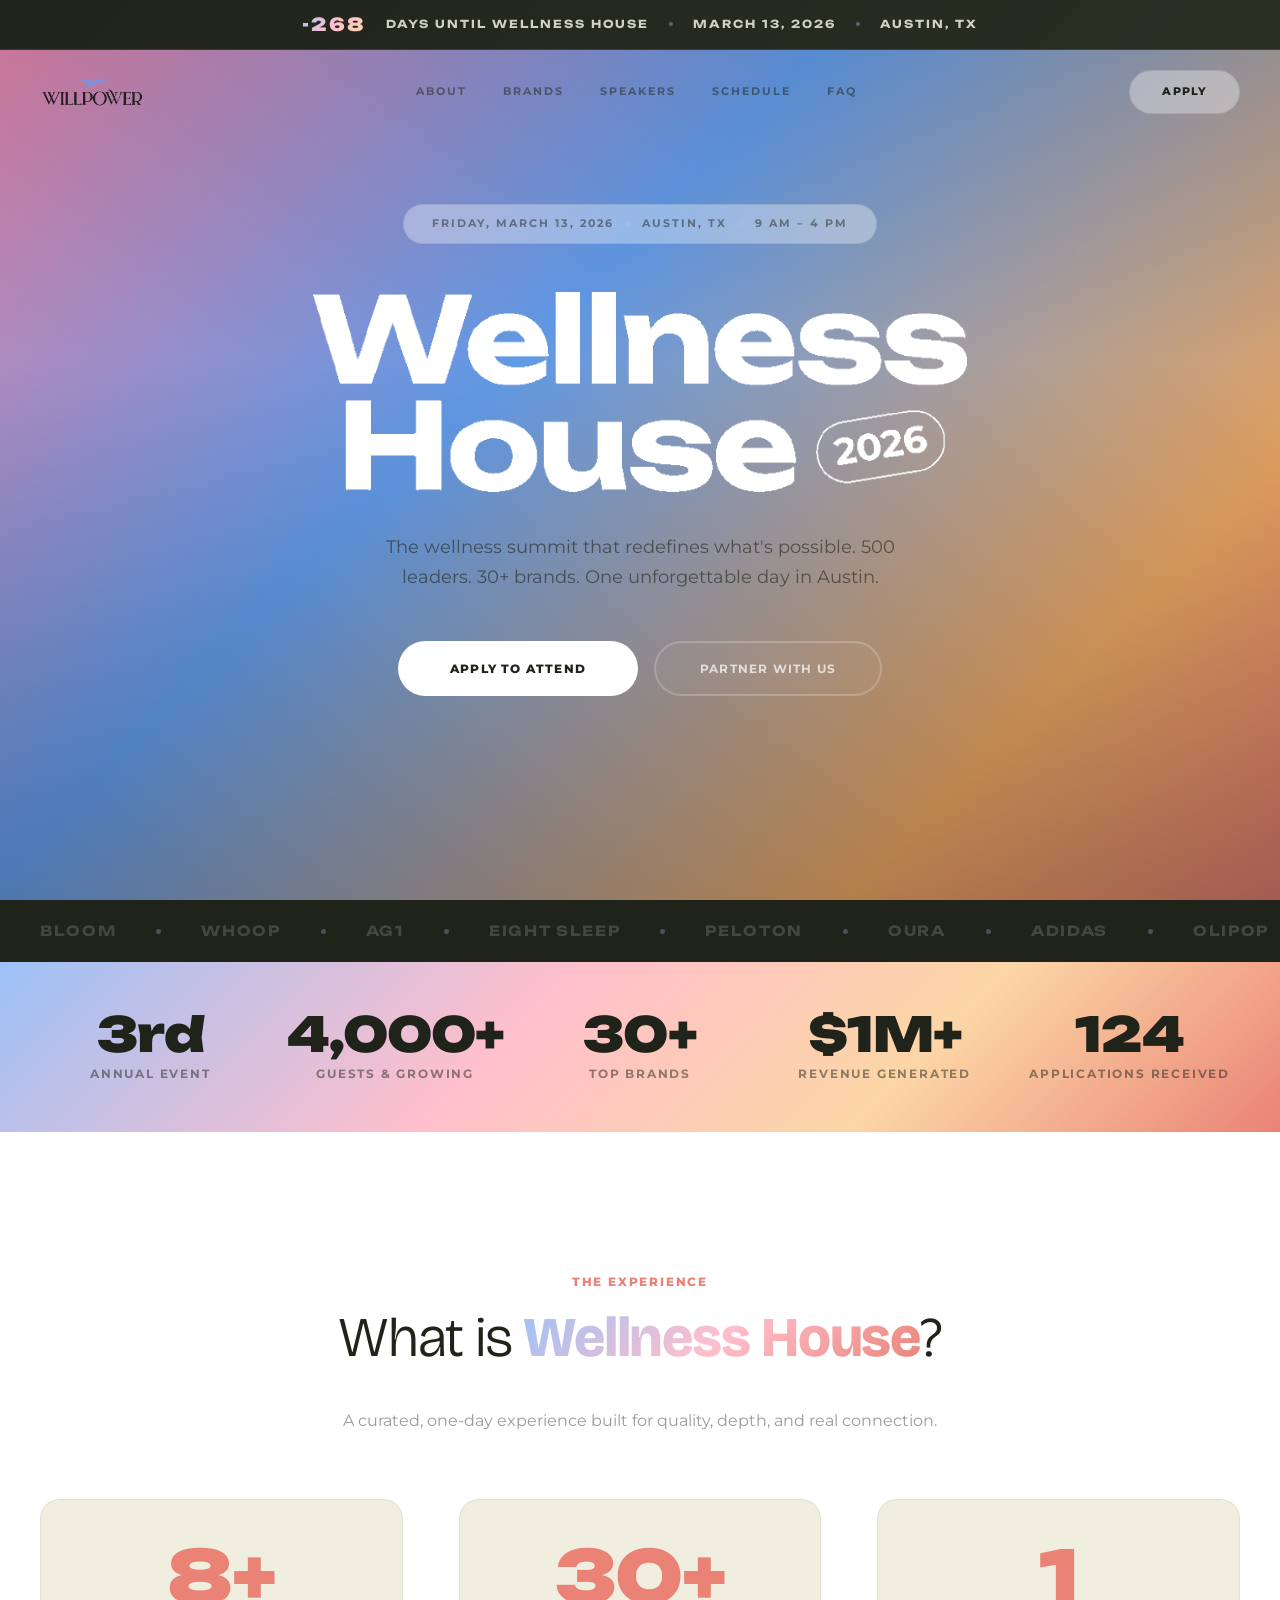
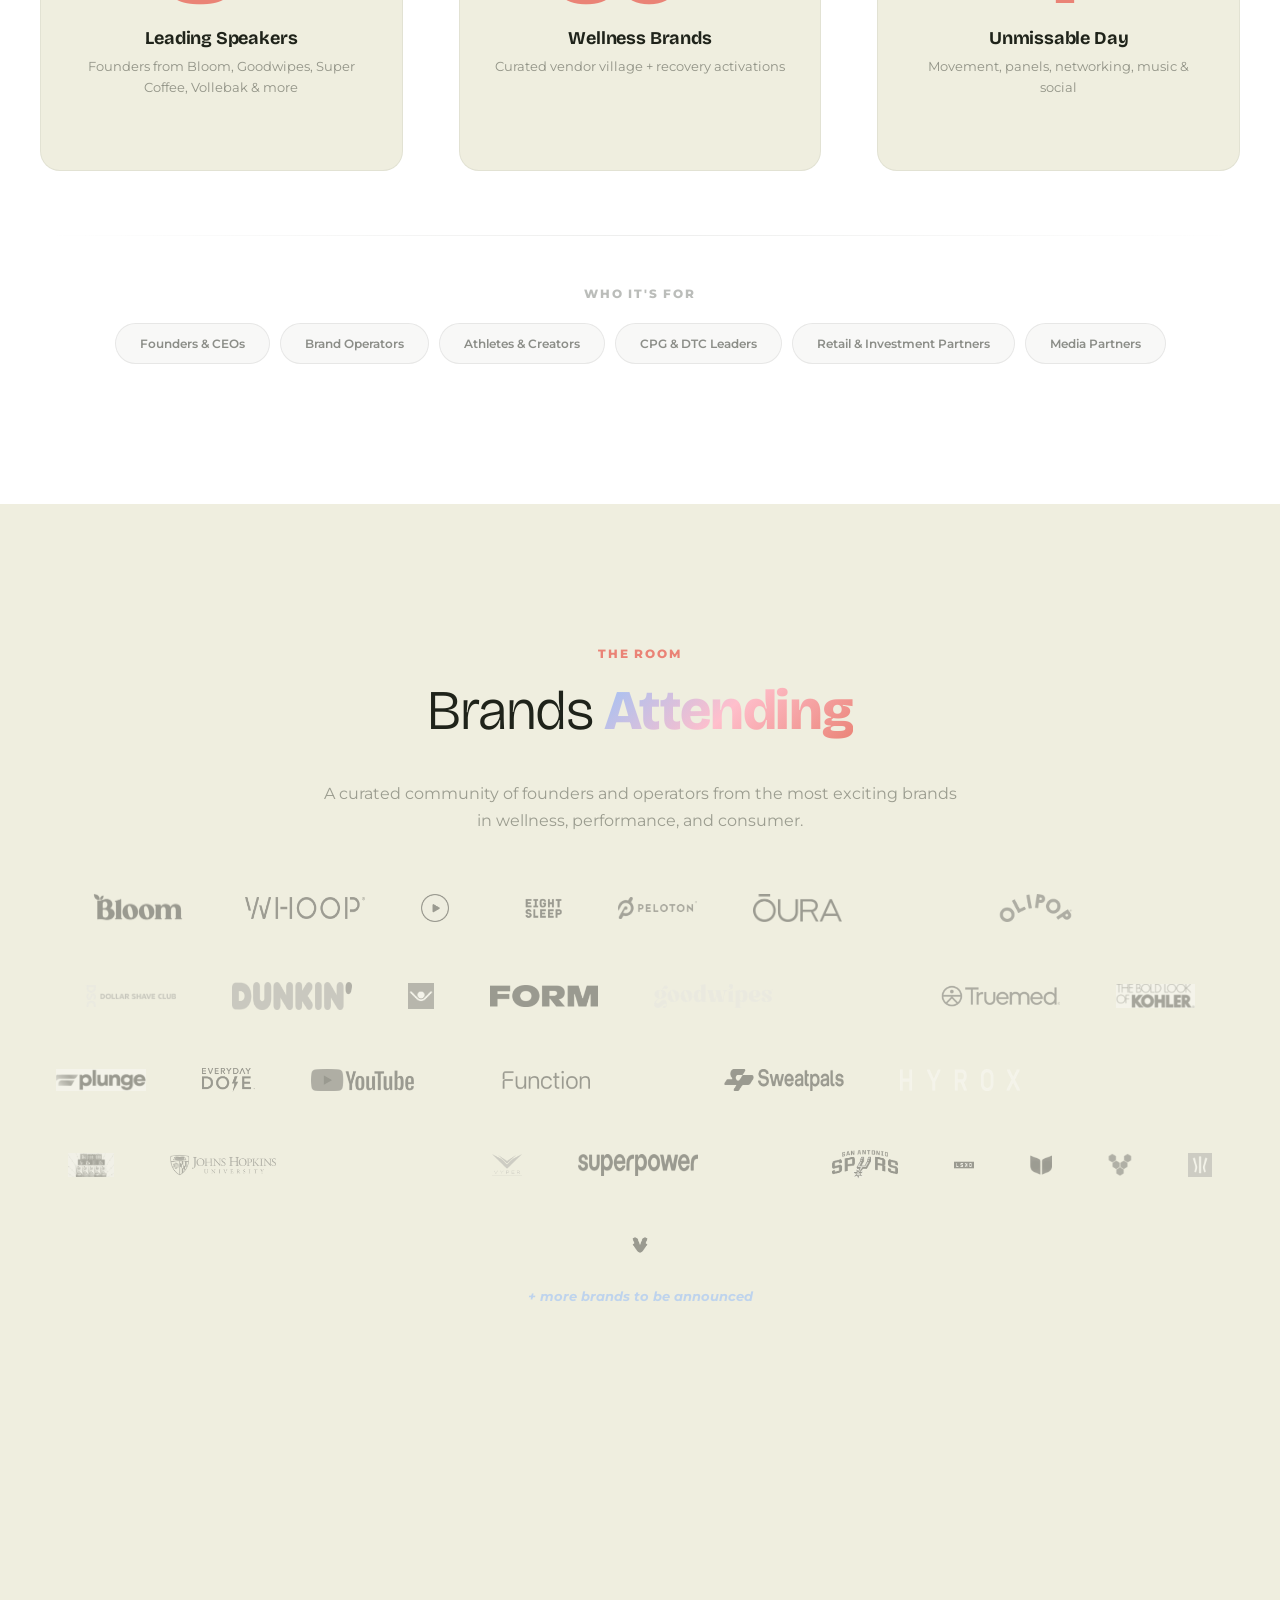
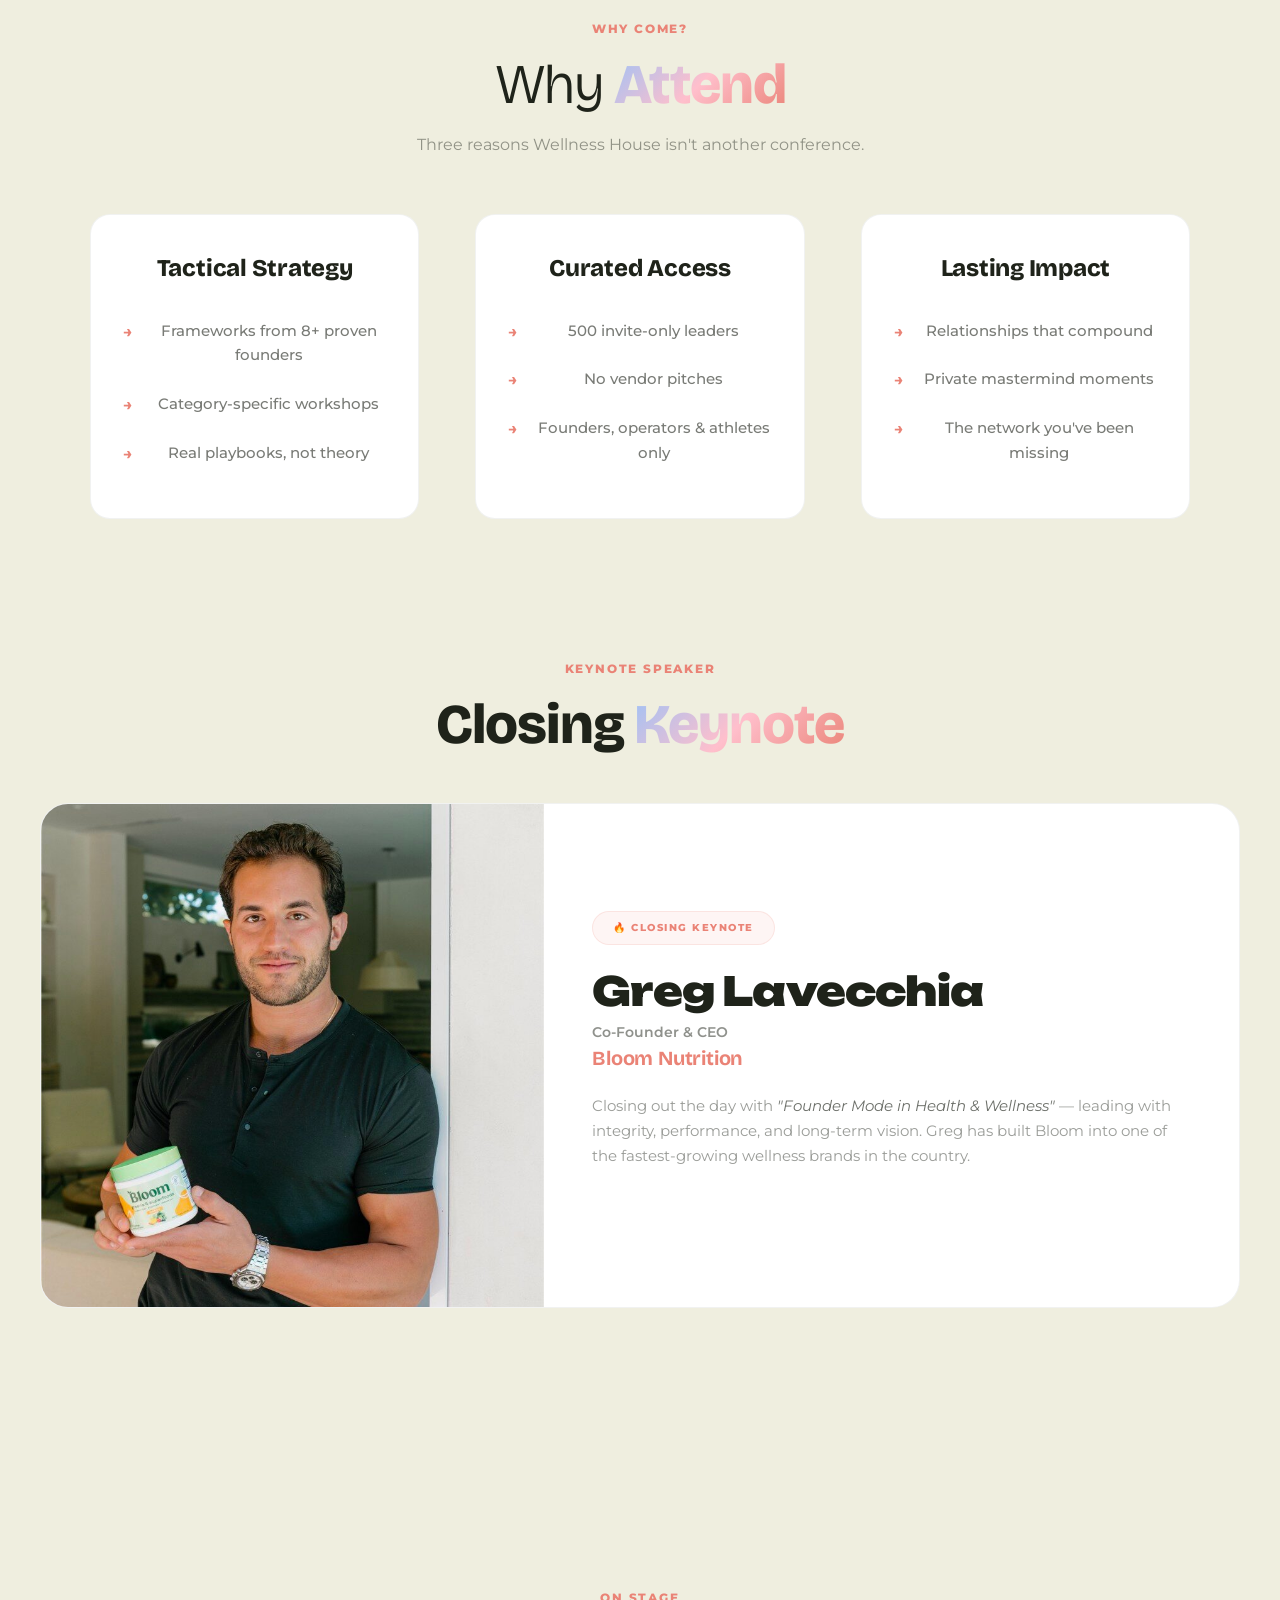
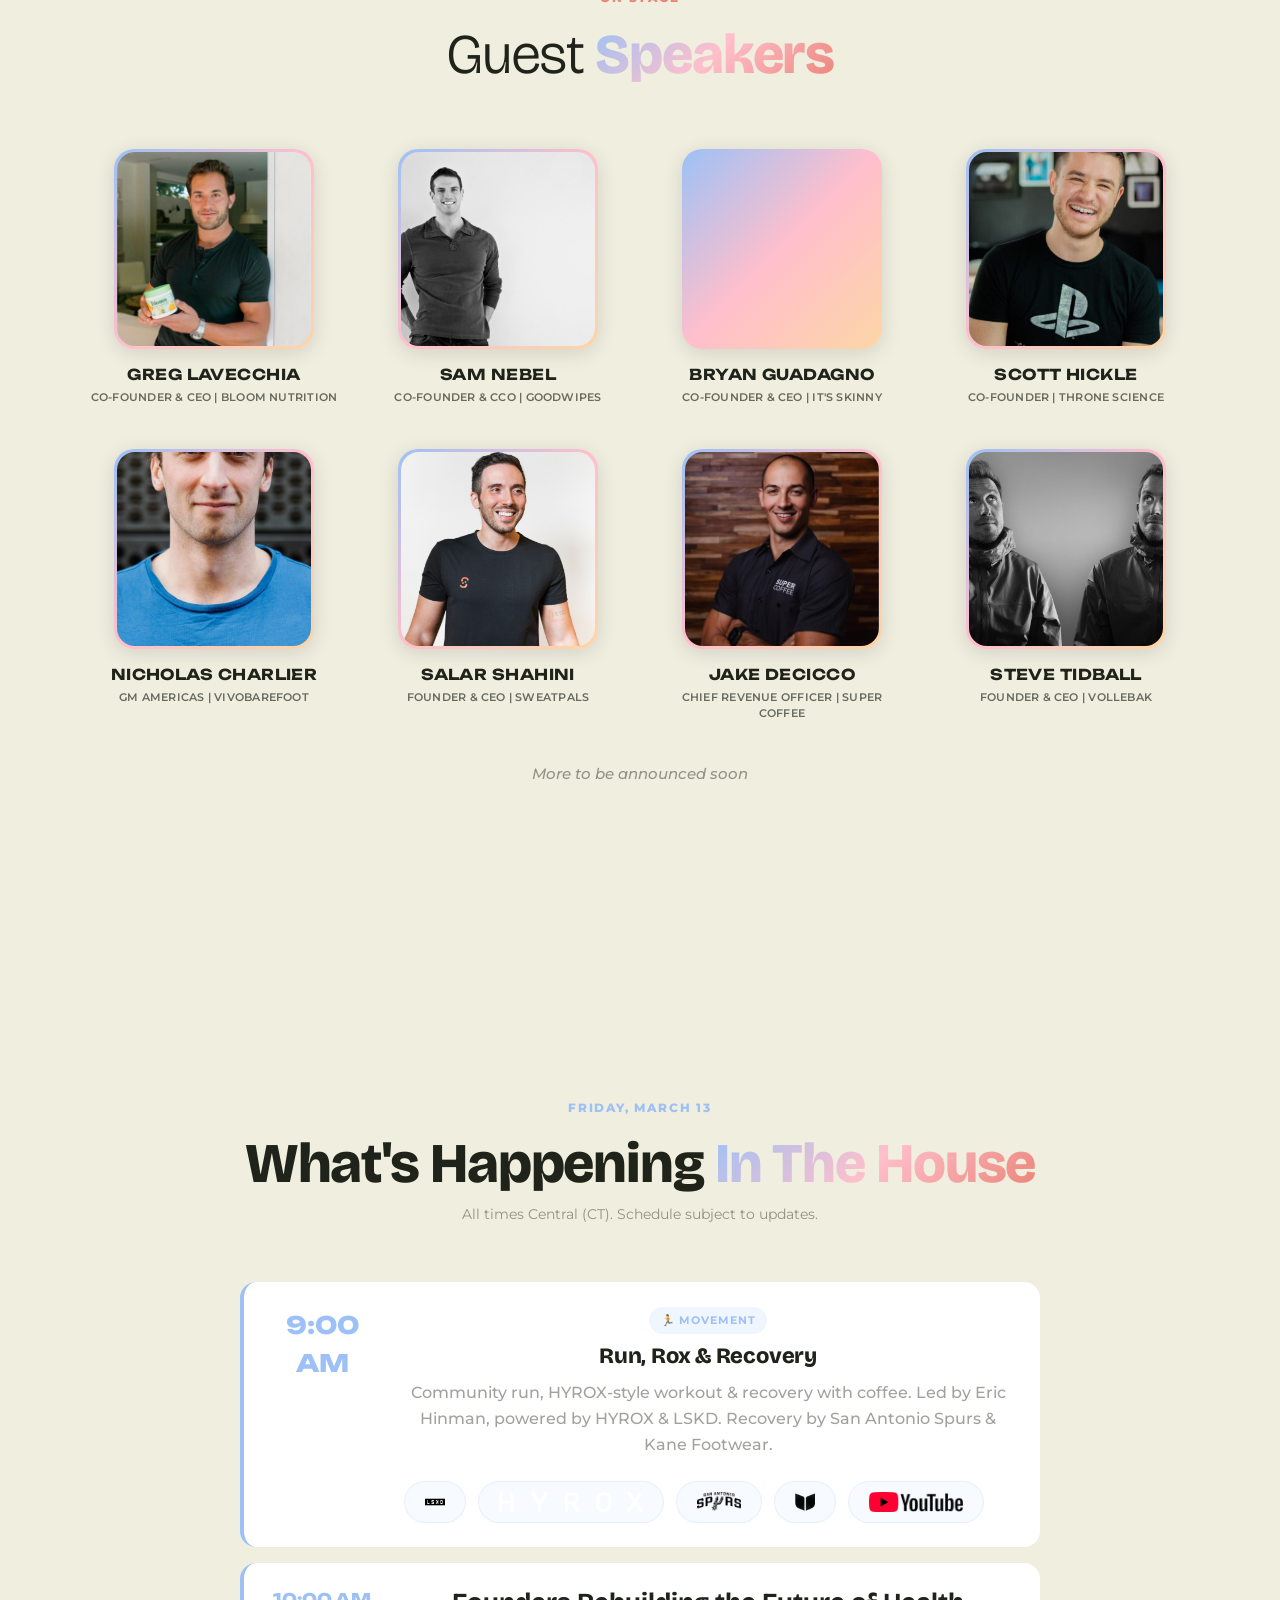
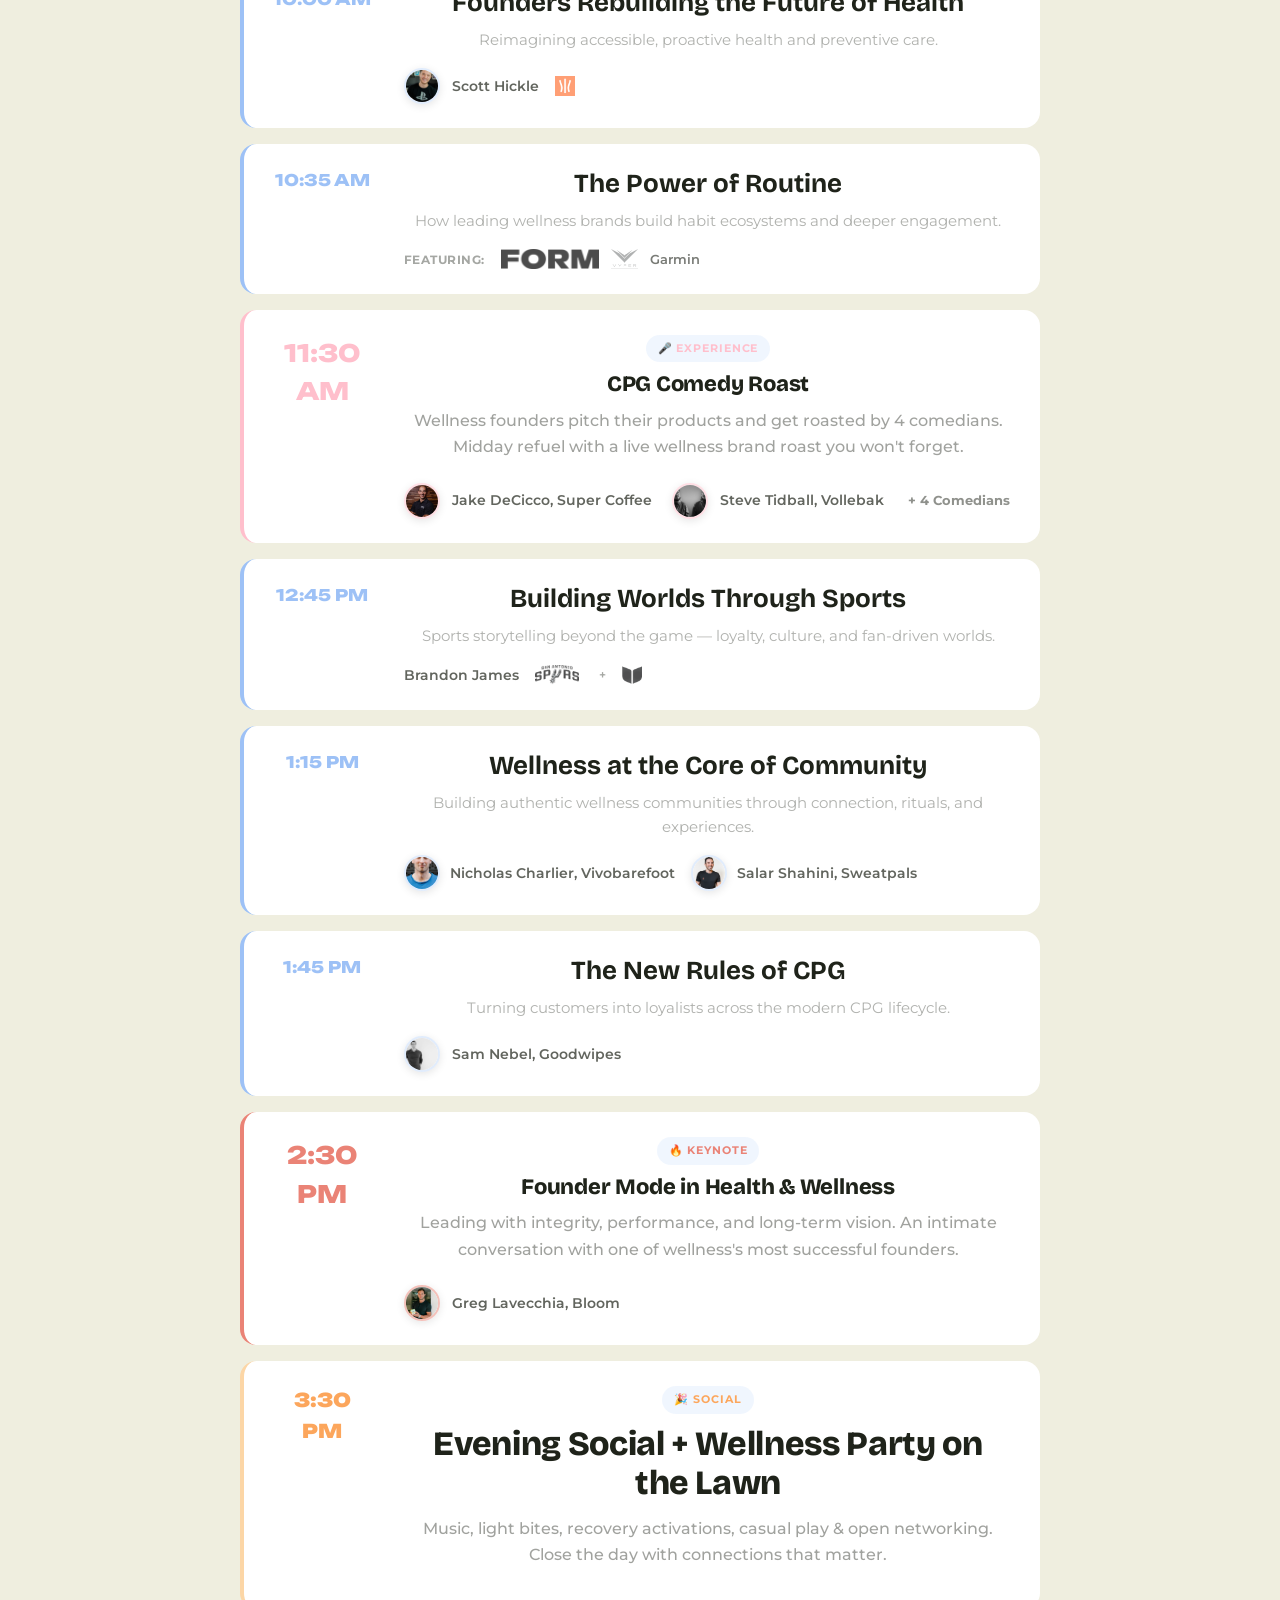
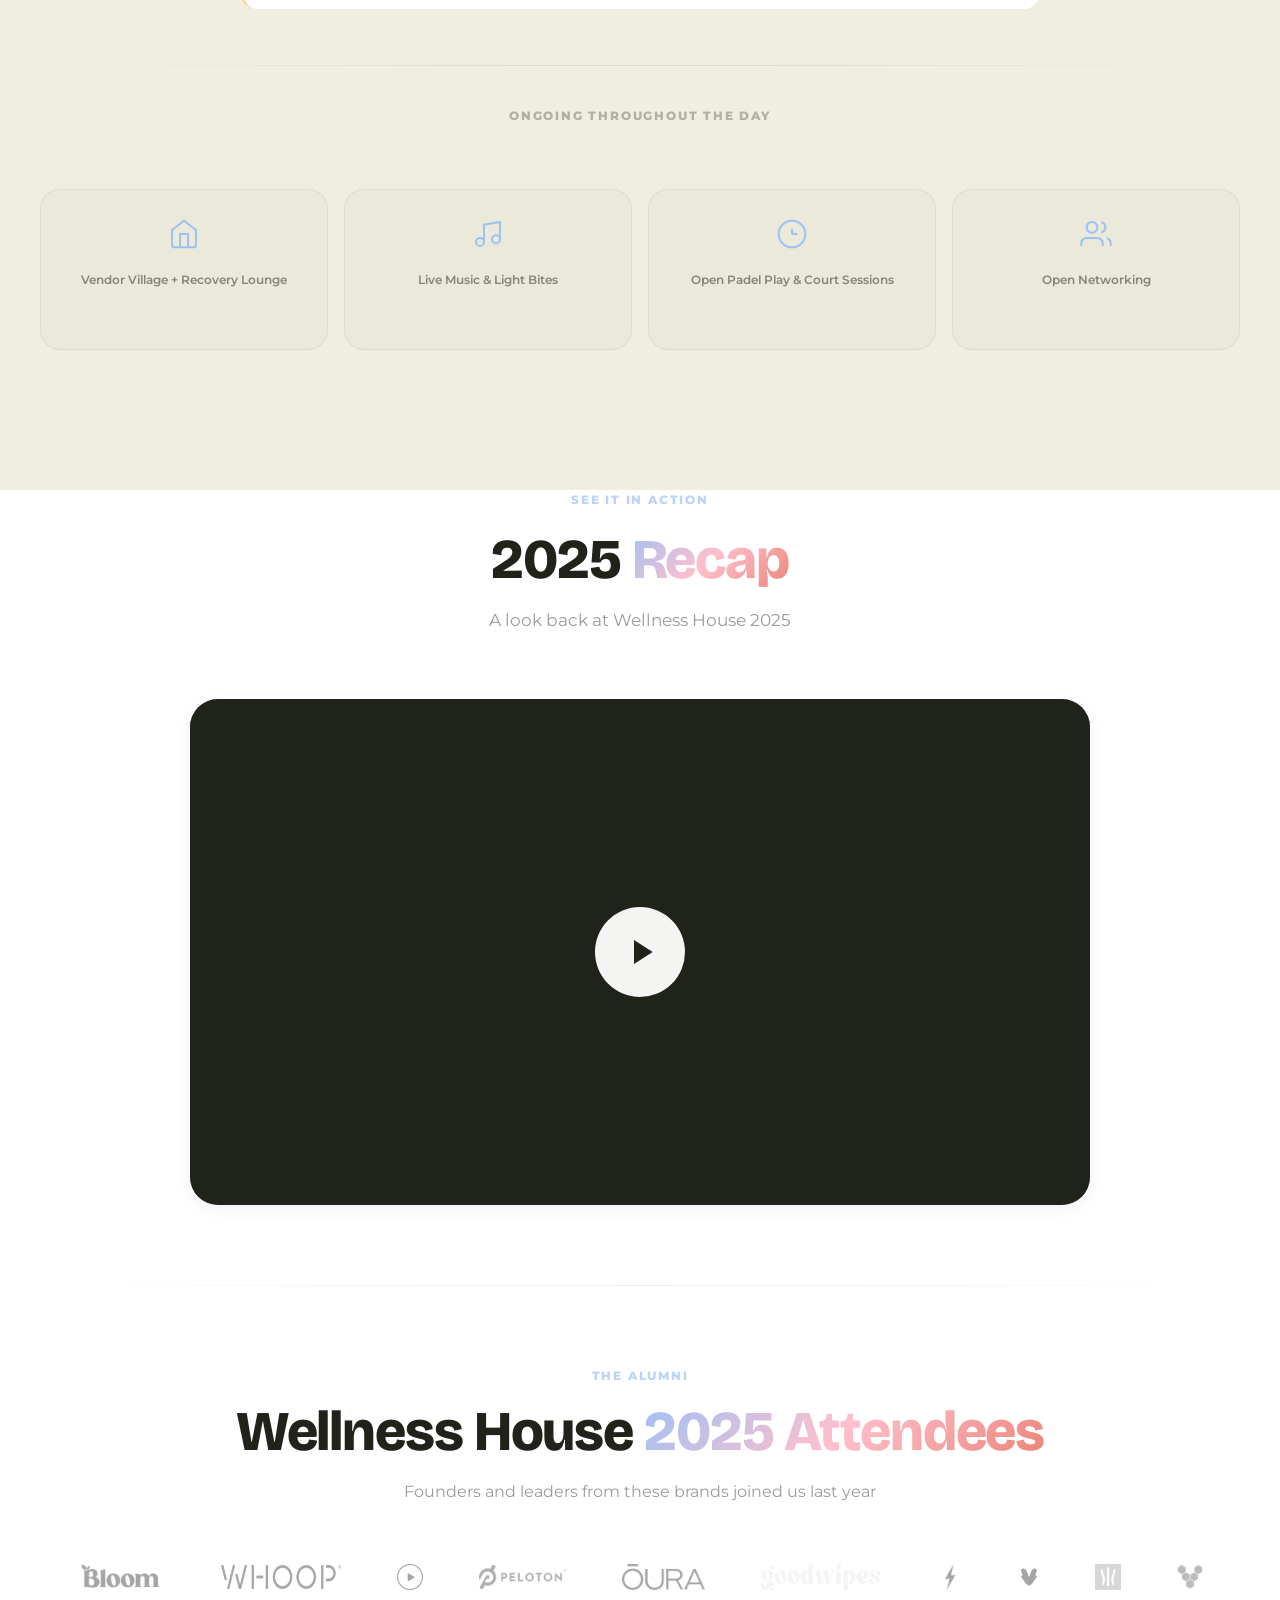
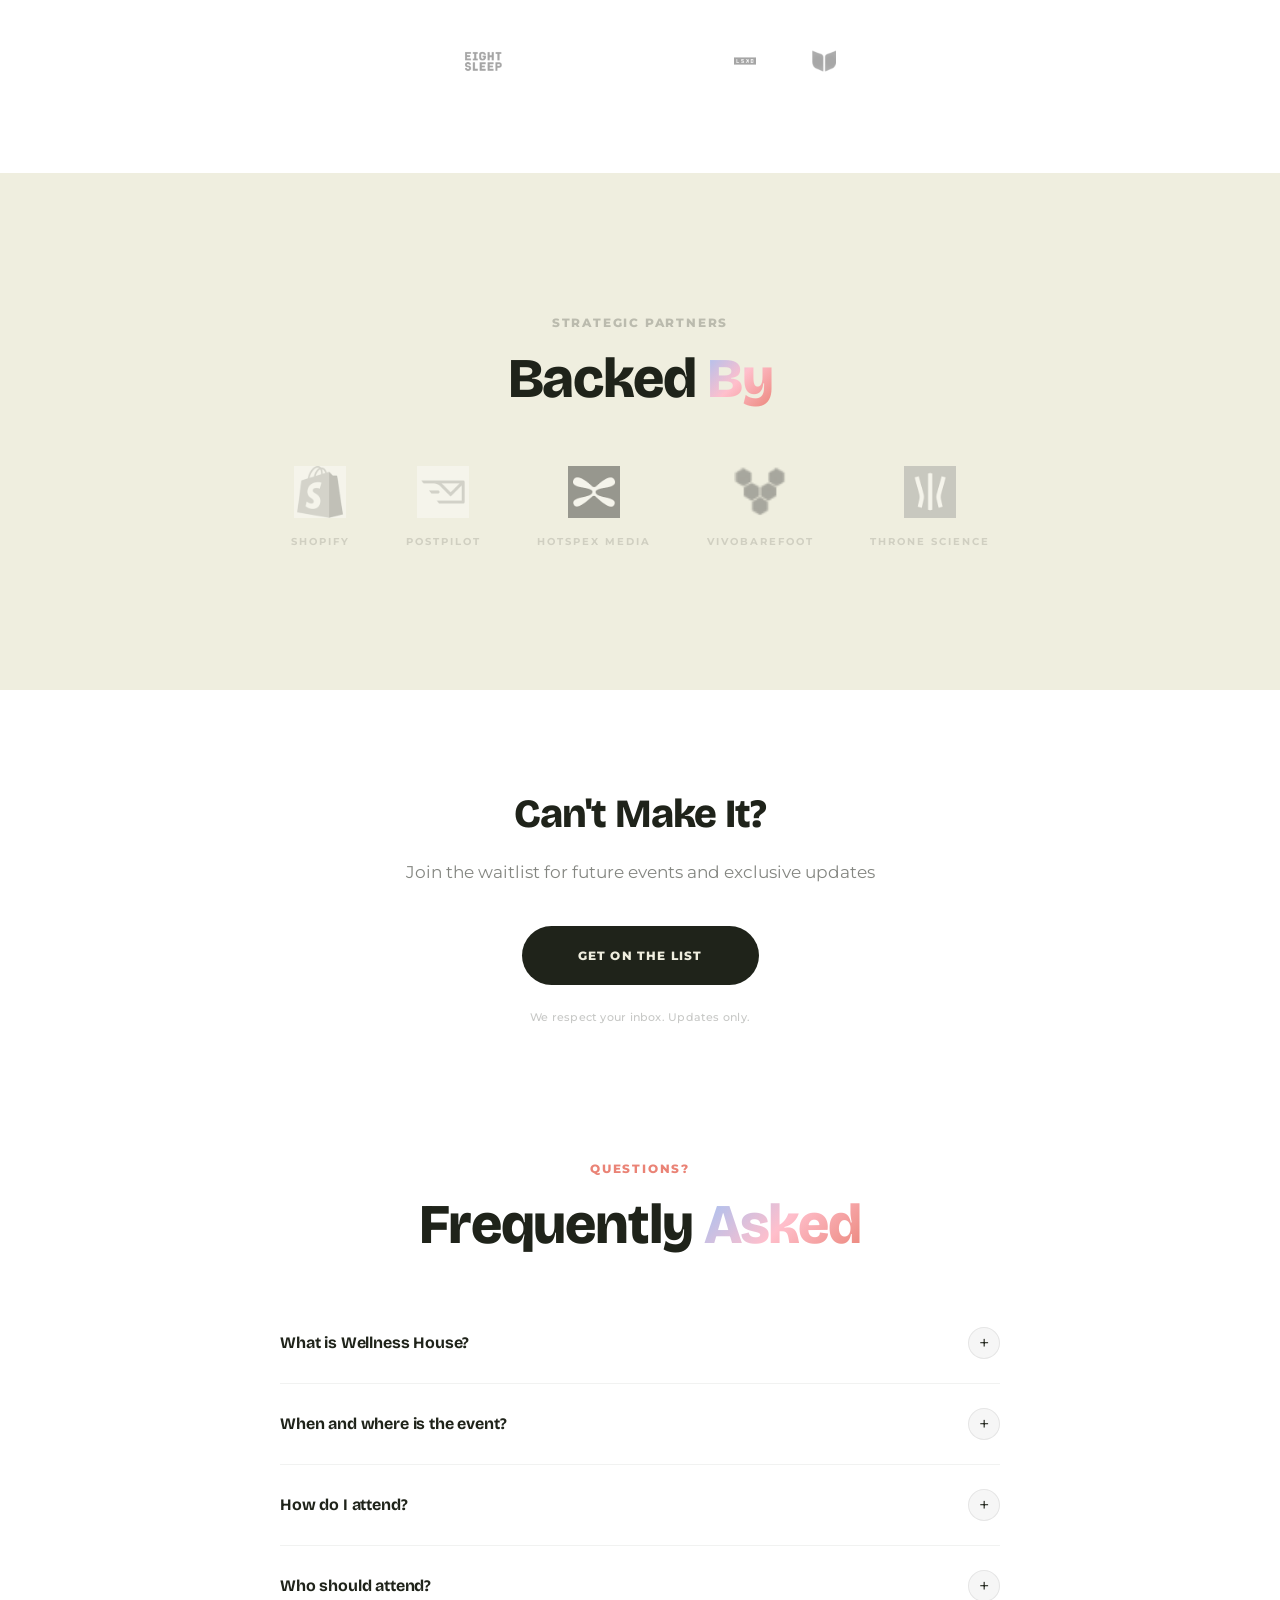
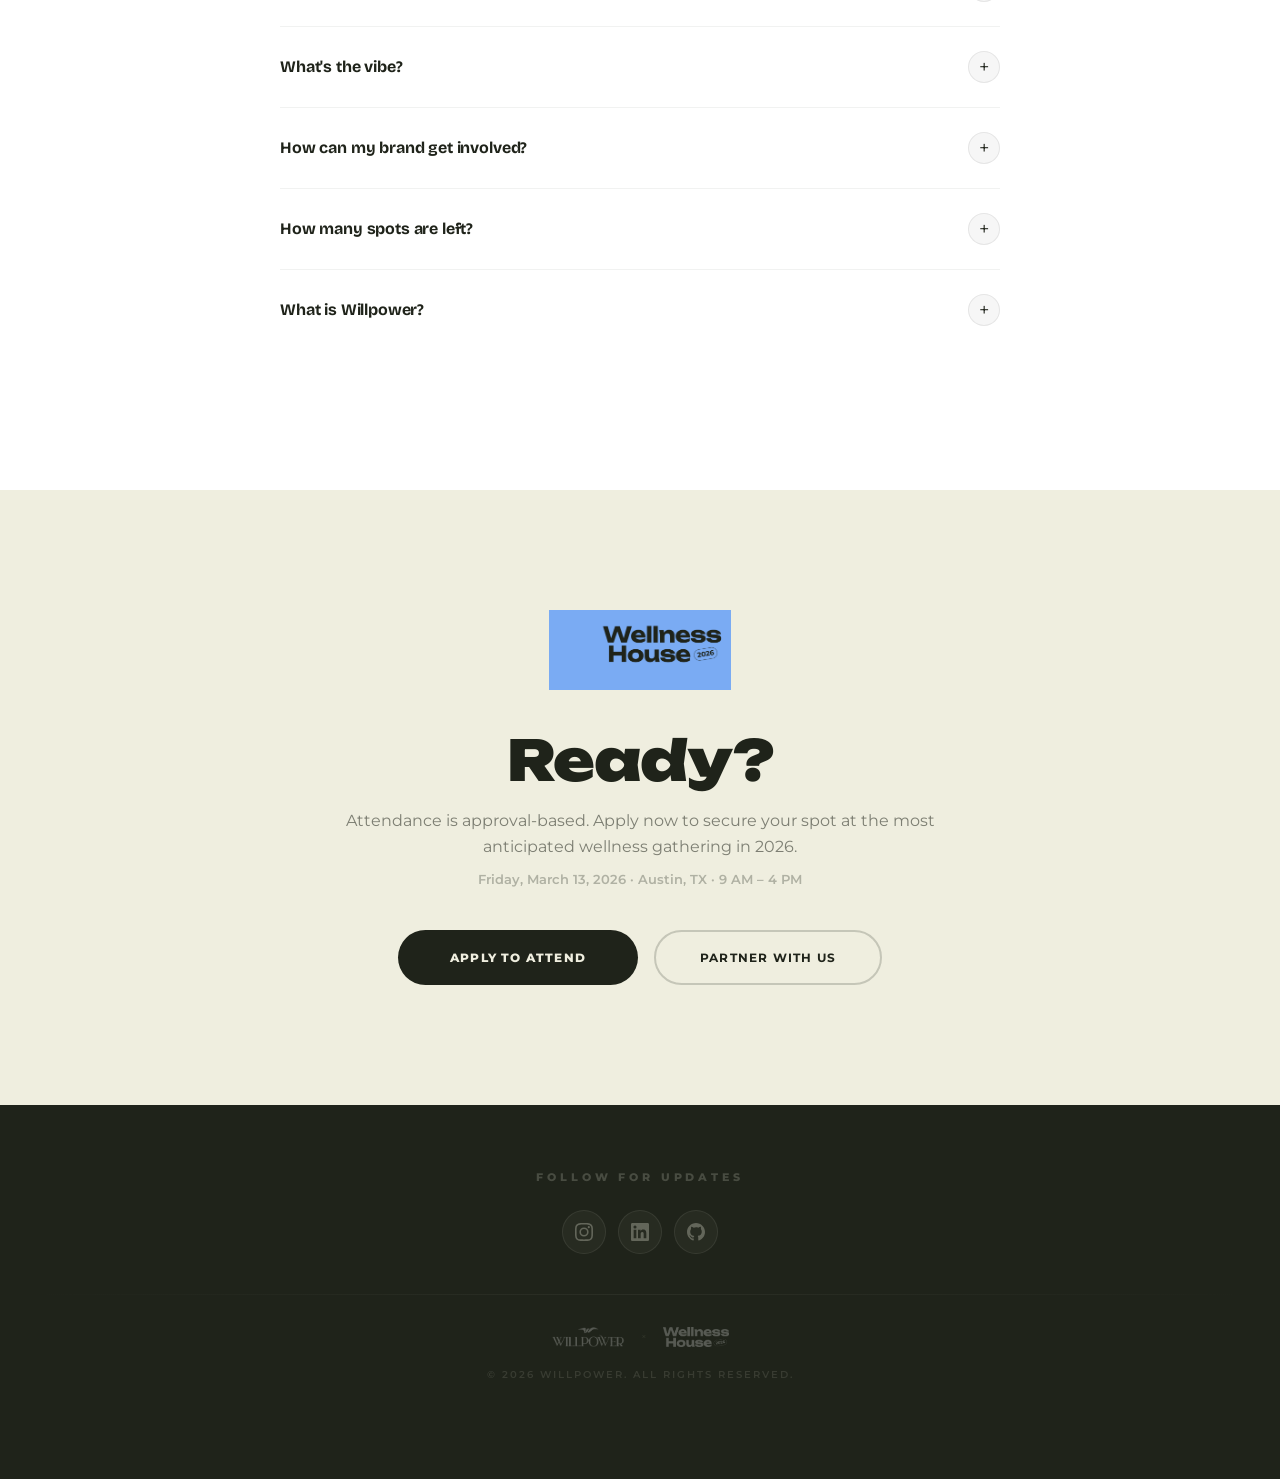
==== commit 2880c2a7: "Speaker section: remove gradient card wrapper, keep individual card styling (rounded rects, gradient" ====
--- a/index.html
+++ b/index.html
@@ -2255,18 +2255,13 @@
     <!-- ═══════════════════════════════════════════════════════════════════
          8. SPEAKERS (Gradient Container Style — Luma Flyer Reference)
          ═══════════════════════════════════════════════════════════════════ -->
-    <section id="speakers" class="section-padding" style="background: #FFFFFF; position: relative; overflow: hidden;">
+    <section id="speakers" class="section-padding" style="background: #EFEEDF; position: relative; overflow: hidden;">
         
         <div class="section-inner" style="position: relative; z-index: 2;">
-
-            <!-- Gradient Container Card -->
-            <div class="speakers-container reveal">
-                <!-- Header row: Willpower logo | GUEST SPEAKERS | Wellness House logo -->
-                <div class="speakers-header">
-                    <img src="img/willpower-white.png" alt="Willpower" class="speakers-header-logo speakers-header-logo-left">
-                    <h2 class="speakers-header-title">GUEST SPEAKERS</h2>
-                    <img src="img/wh-lockup-white-final.png" alt="Wellness House" class="speakers-header-logo speakers-header-logo-right">
-                </div>
+            <div class="reveal section-label" style="color: #EA8376; text-align: center;">On Stage</div>
+            <h2 class="reveal section-title" style="font-size: var(--text-3xl); text-align: center; margin-bottom: 64px; color: #1F231A; letter-spacing:-0.02em;">
+                <span style="font-weight:300;">Guest</span> <span class="gradient-text-dark" style="font-weight:800;">Speakers</span>
+            </h2>
 
                 <!-- 4-column speaker grid -->
                 <div class="speakers-grid-clean">
@@ -2342,22 +2337,16 @@
                         <div class="speaker-title-clean">FOUNDER &amp; CEO | VOLLEBAK</div>
                     </div>
                 </div>
-            </div>
 
             <p class="reveal" style="text-align: center; margin-top: 40px; font-family: 'Montserrat', sans-serif; font-size: 15px; font-weight: 500; font-style: italic; color: rgba(31,35,26,0.45);">More to be announced soon</p>
         </div>
     </section>
 
     <style>
-        /* ── Speakers Gradient Container (Luma Flyer Style) ── */
+        /* ── Speakers Section ── */
         .speakers-container {
-            background: linear-gradient(135deg, #c4b5f0 0%, #f8b4c8 25%, #9DC1F6 50%, #FCD6A6 75%, #EA8376 100%);
-            border-radius: 24px;
-            padding: 48px 40px 56px;
-            position: relative;
             max-width: 1200px;
             margin: 0 auto;
-            box-shadow: 0 8px 40px rgba(0,0,0,0.1);
         }
 
         /* Header row: logo — title — logo */
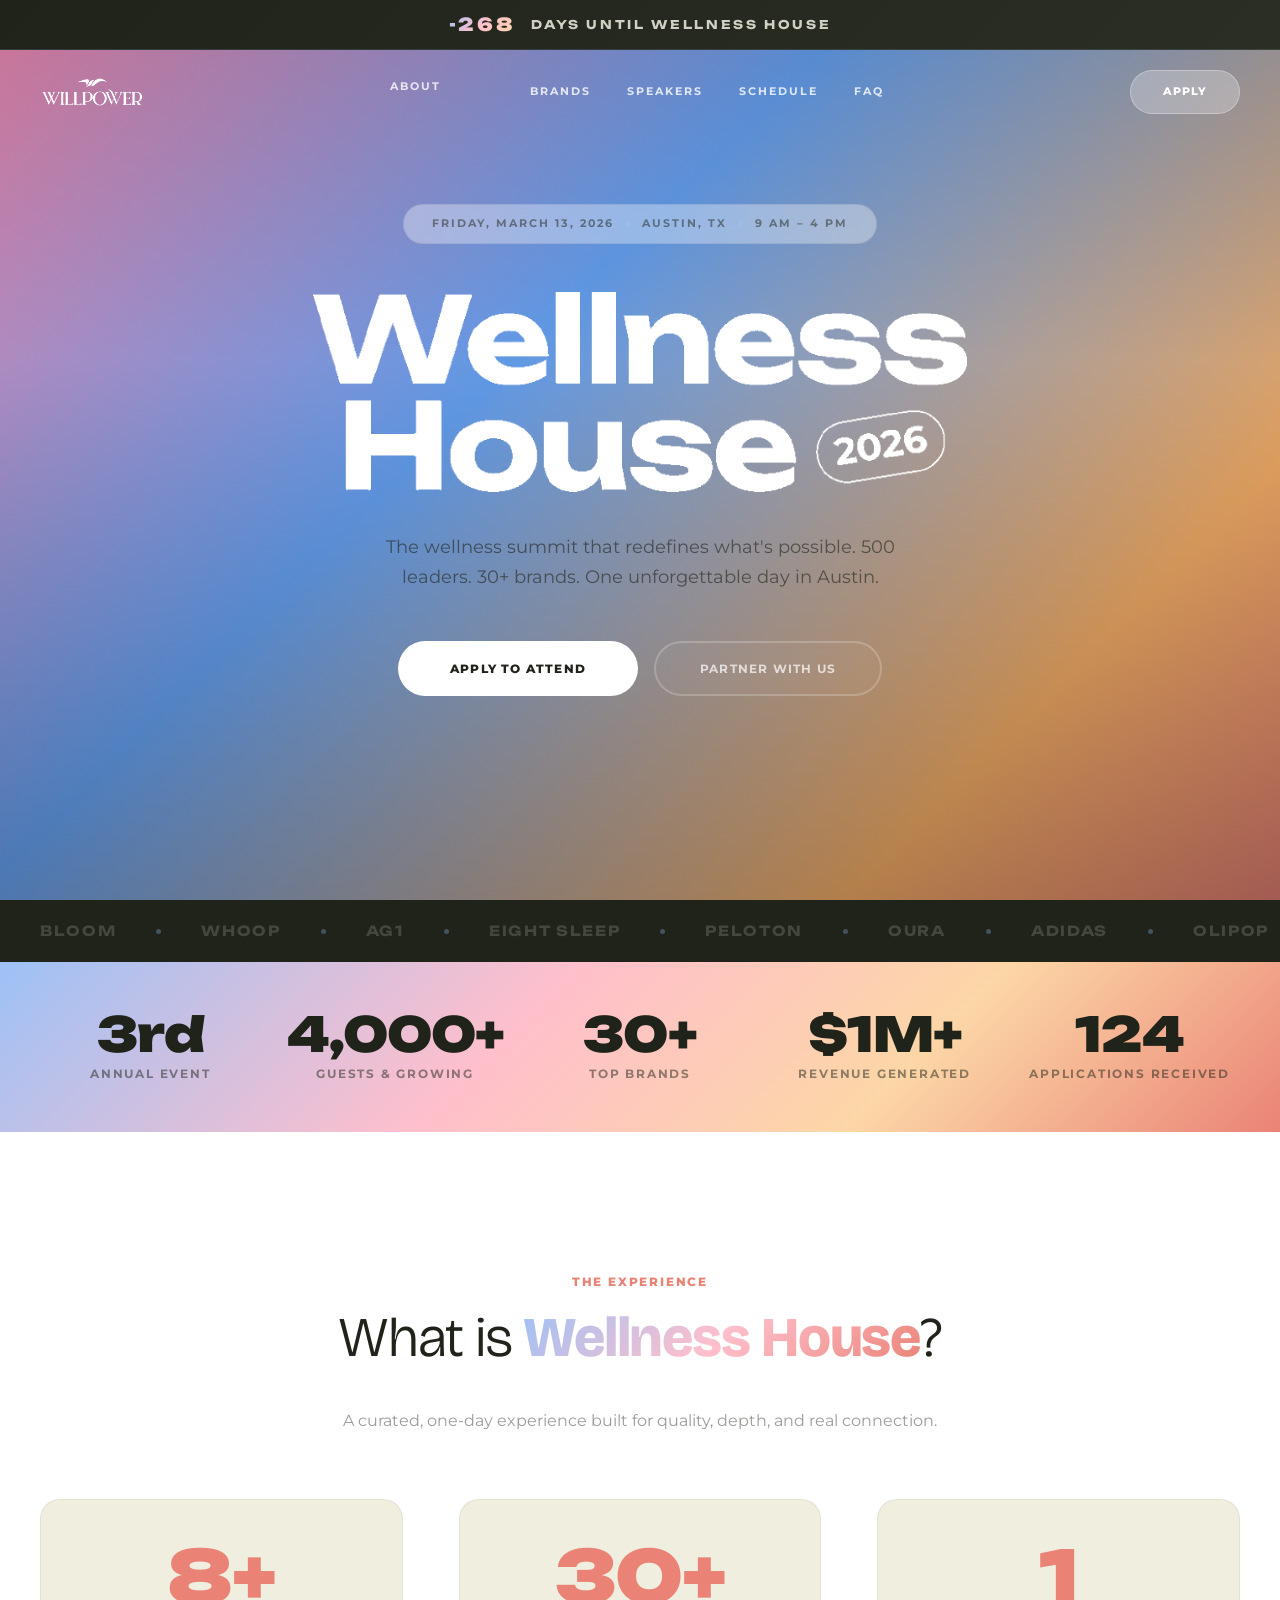
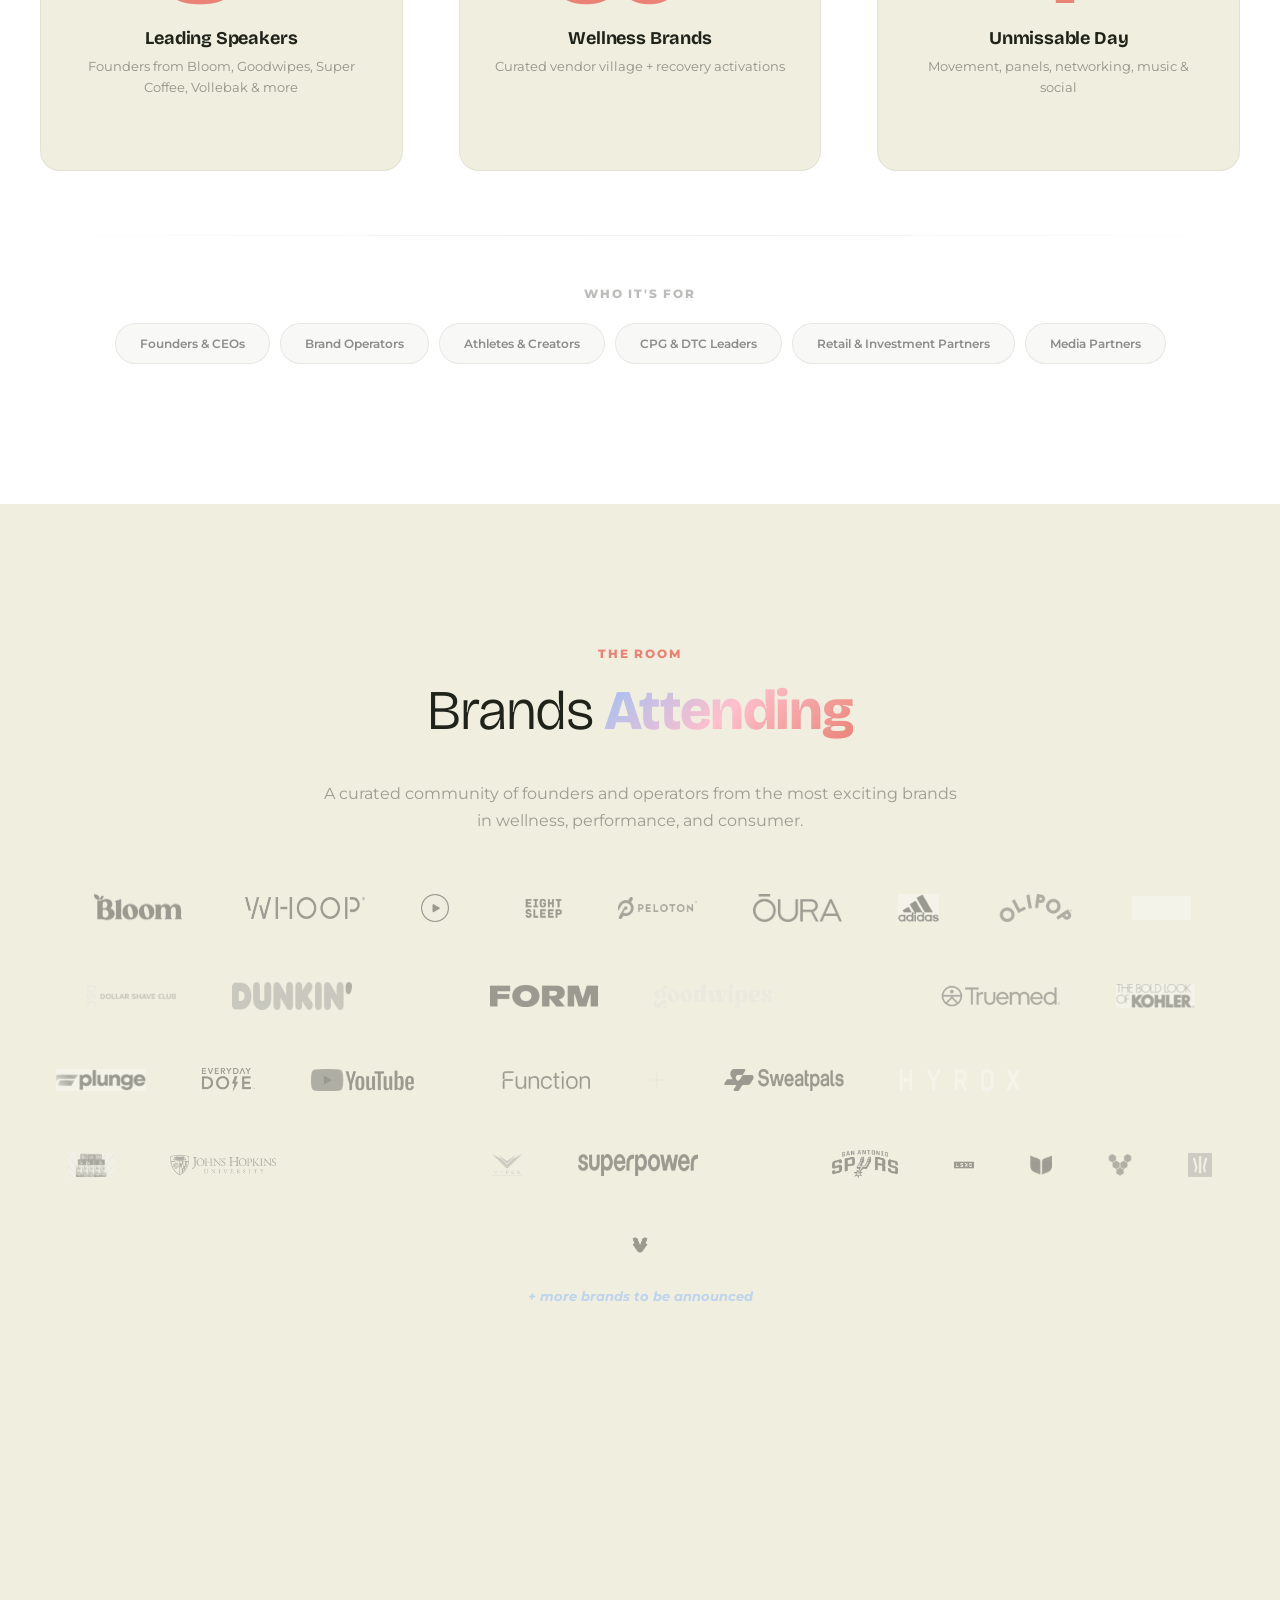
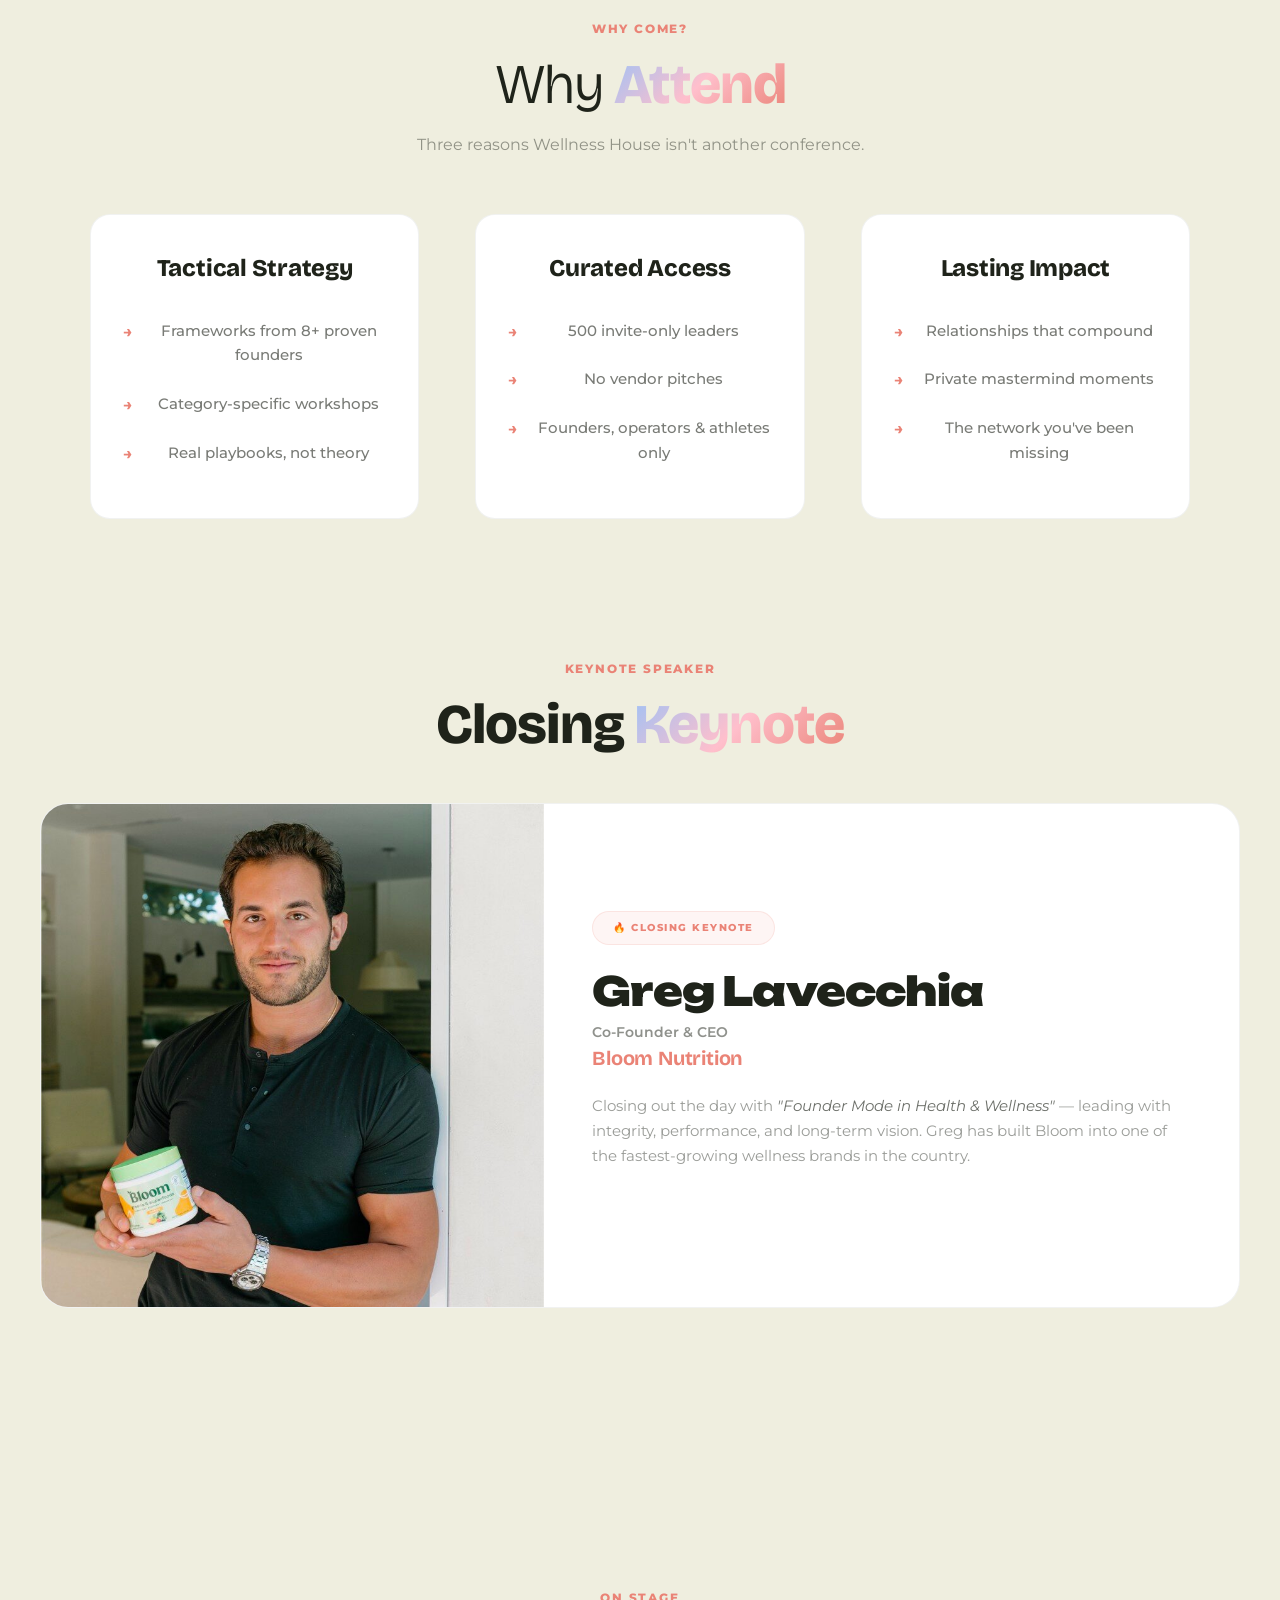
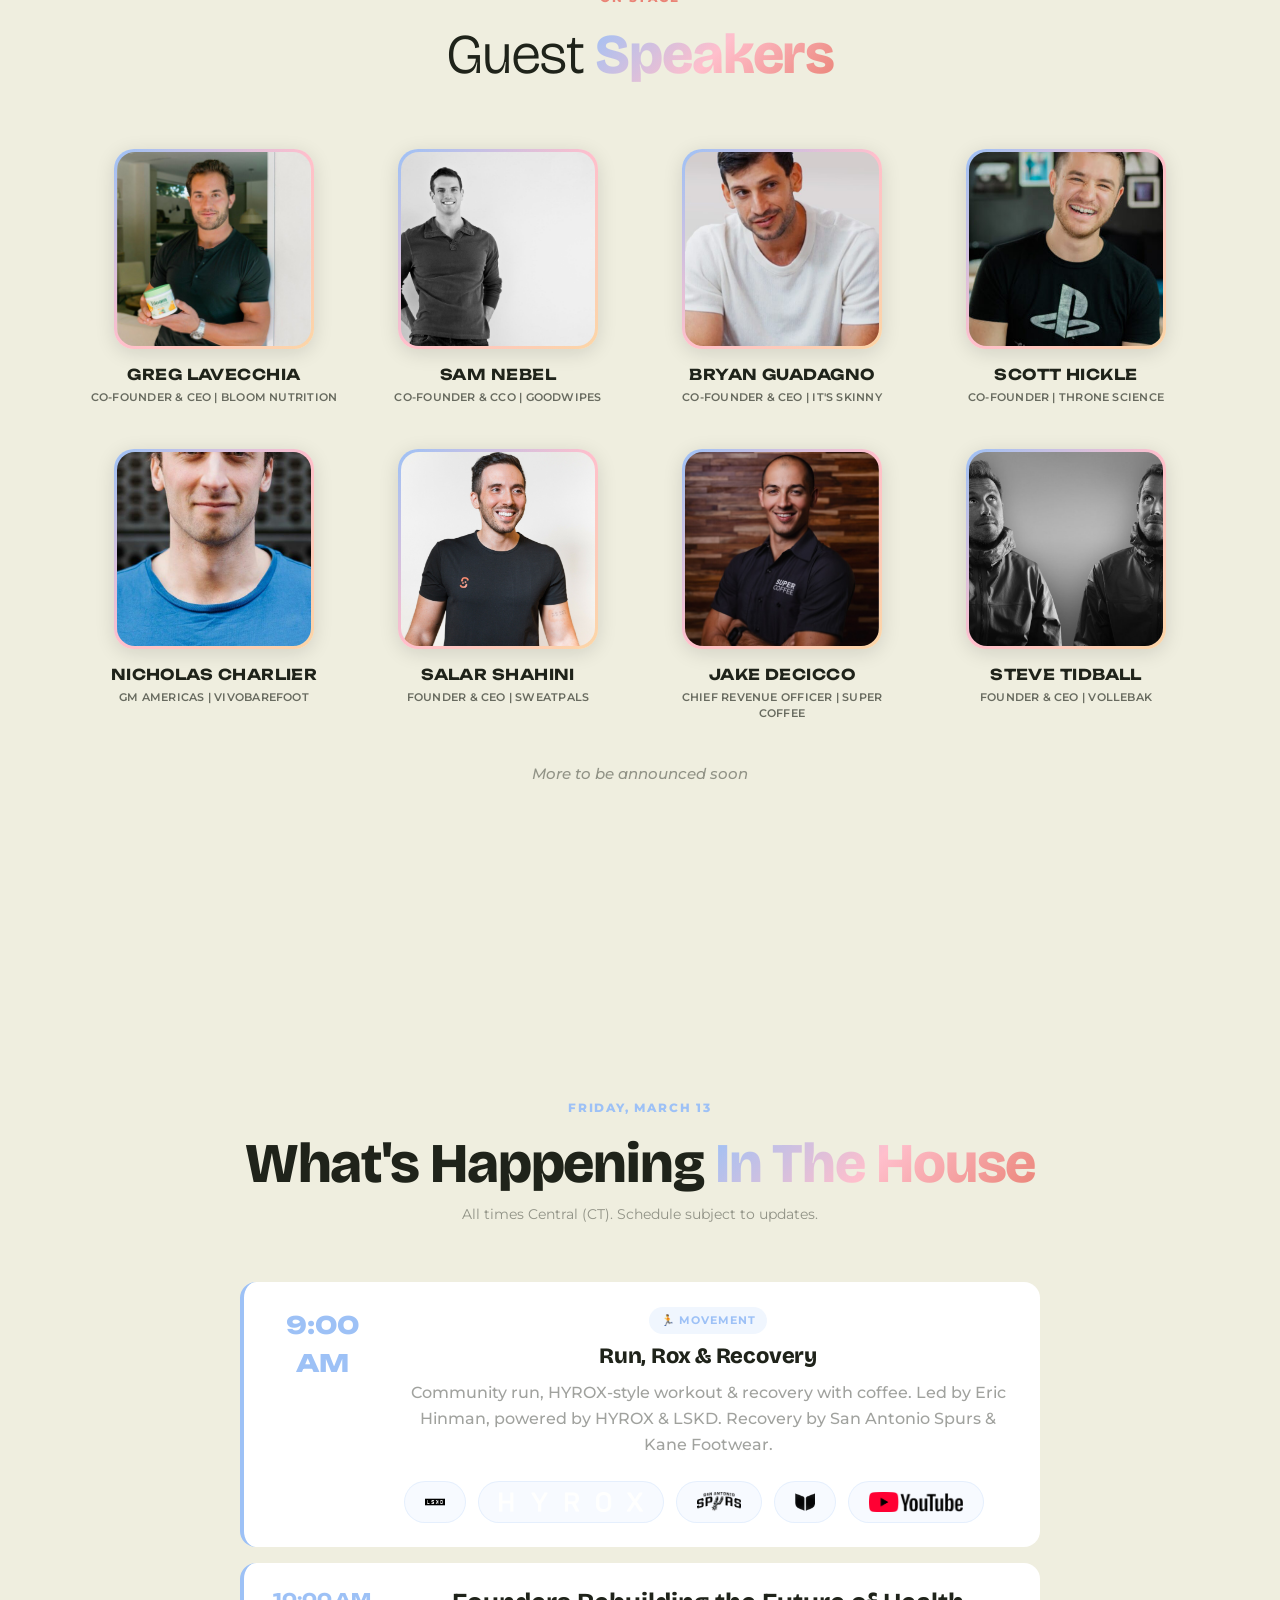
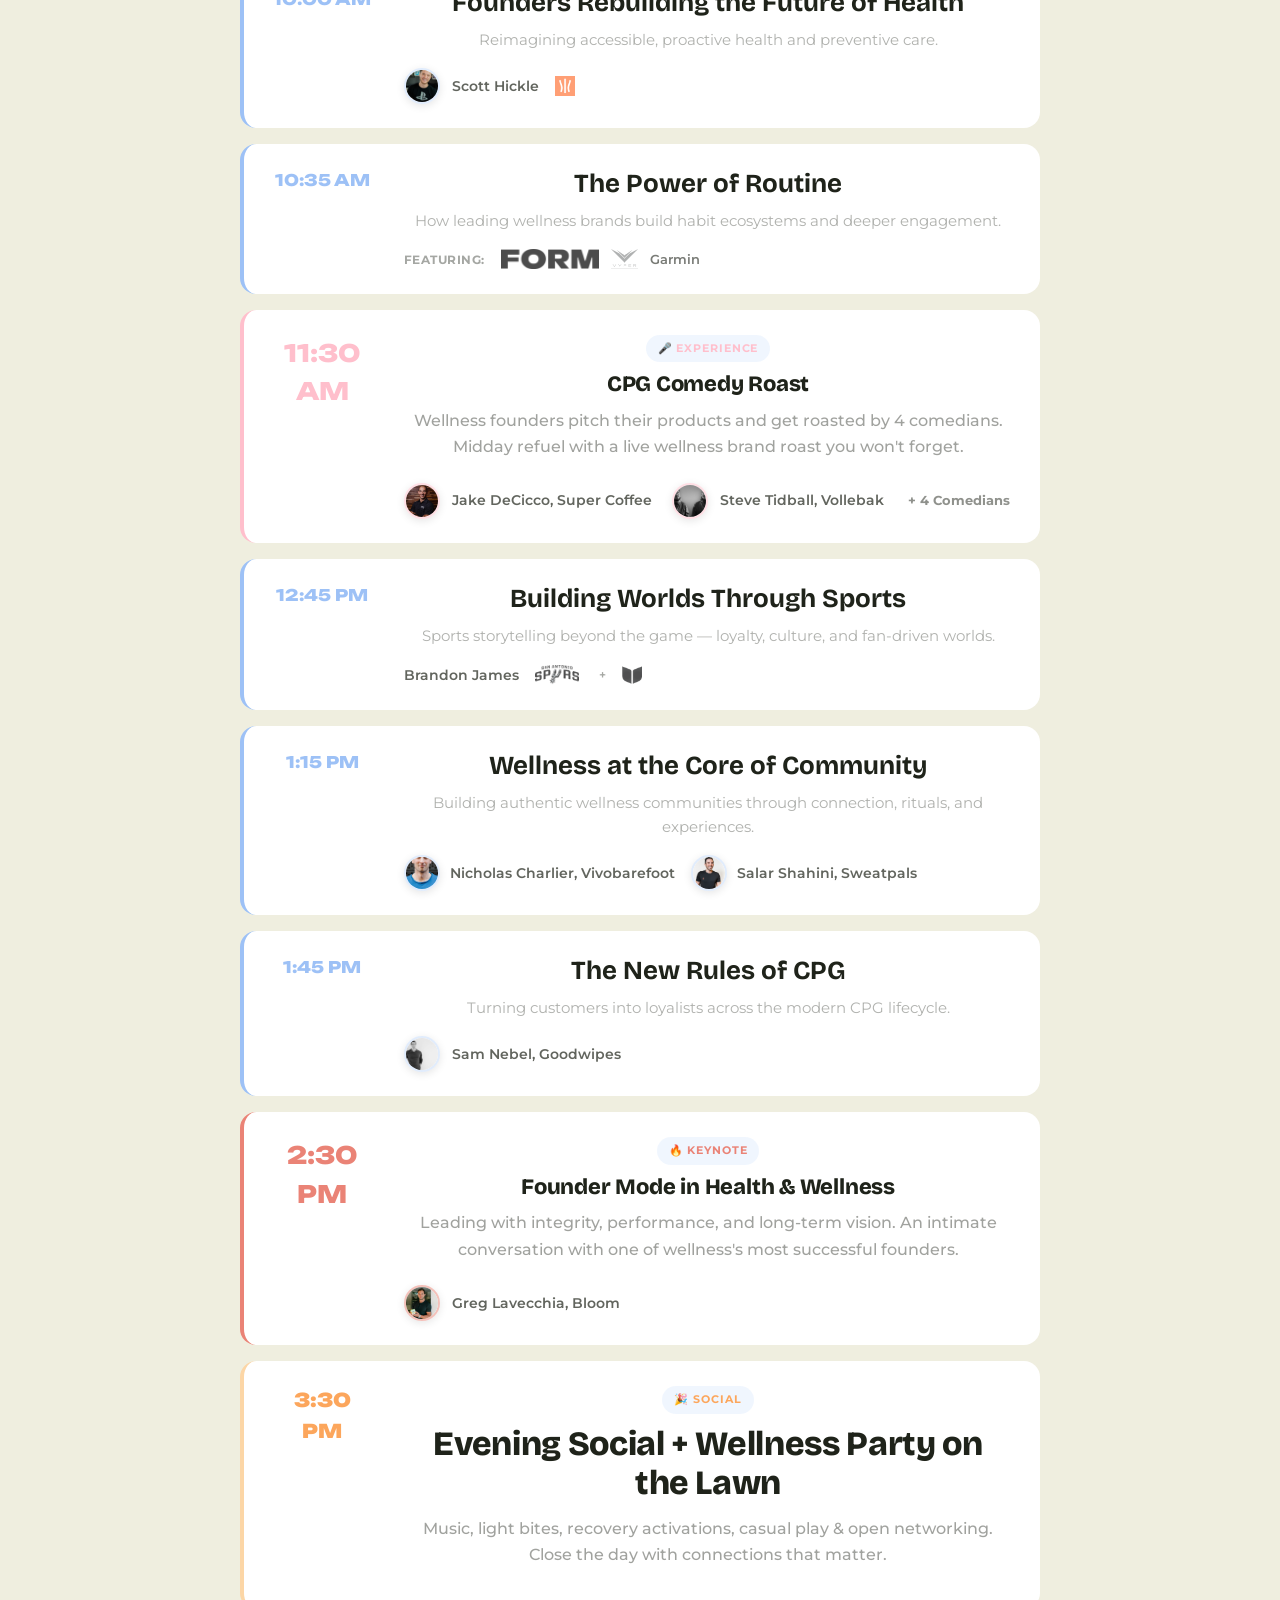
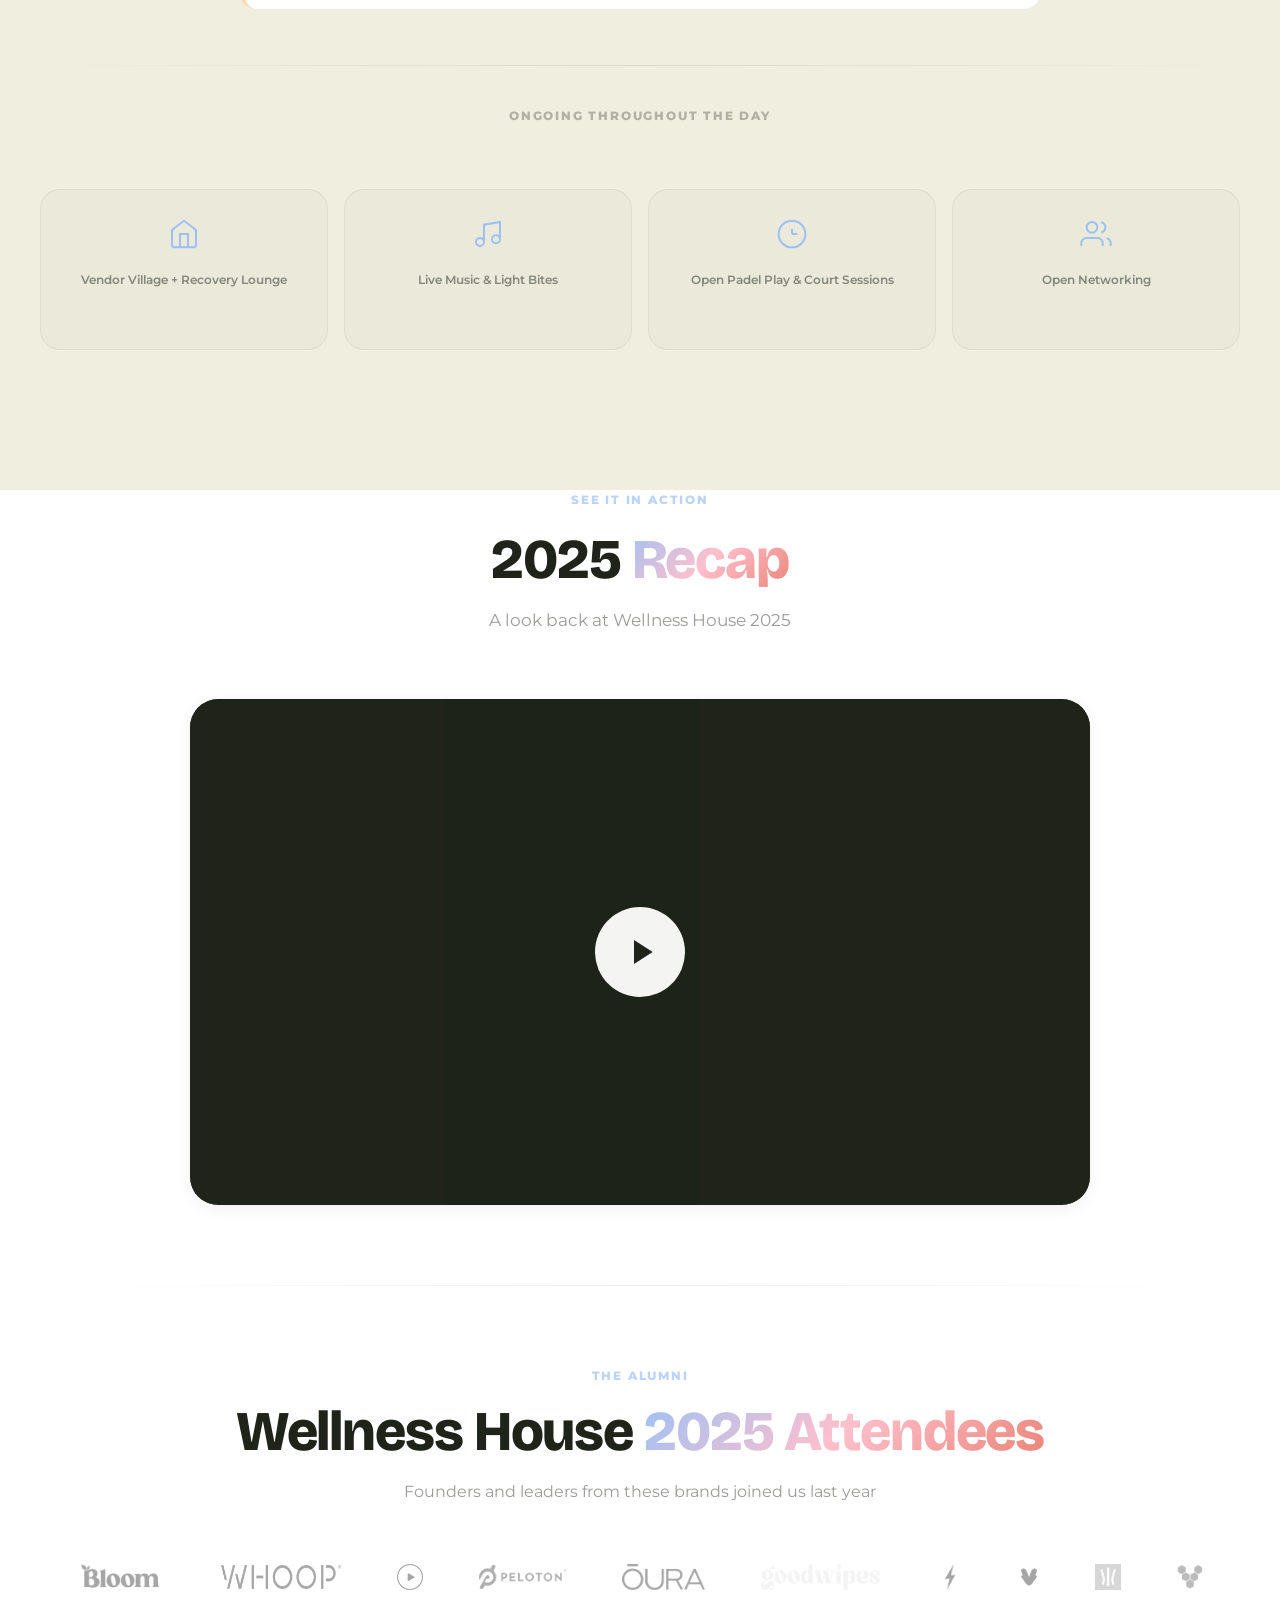
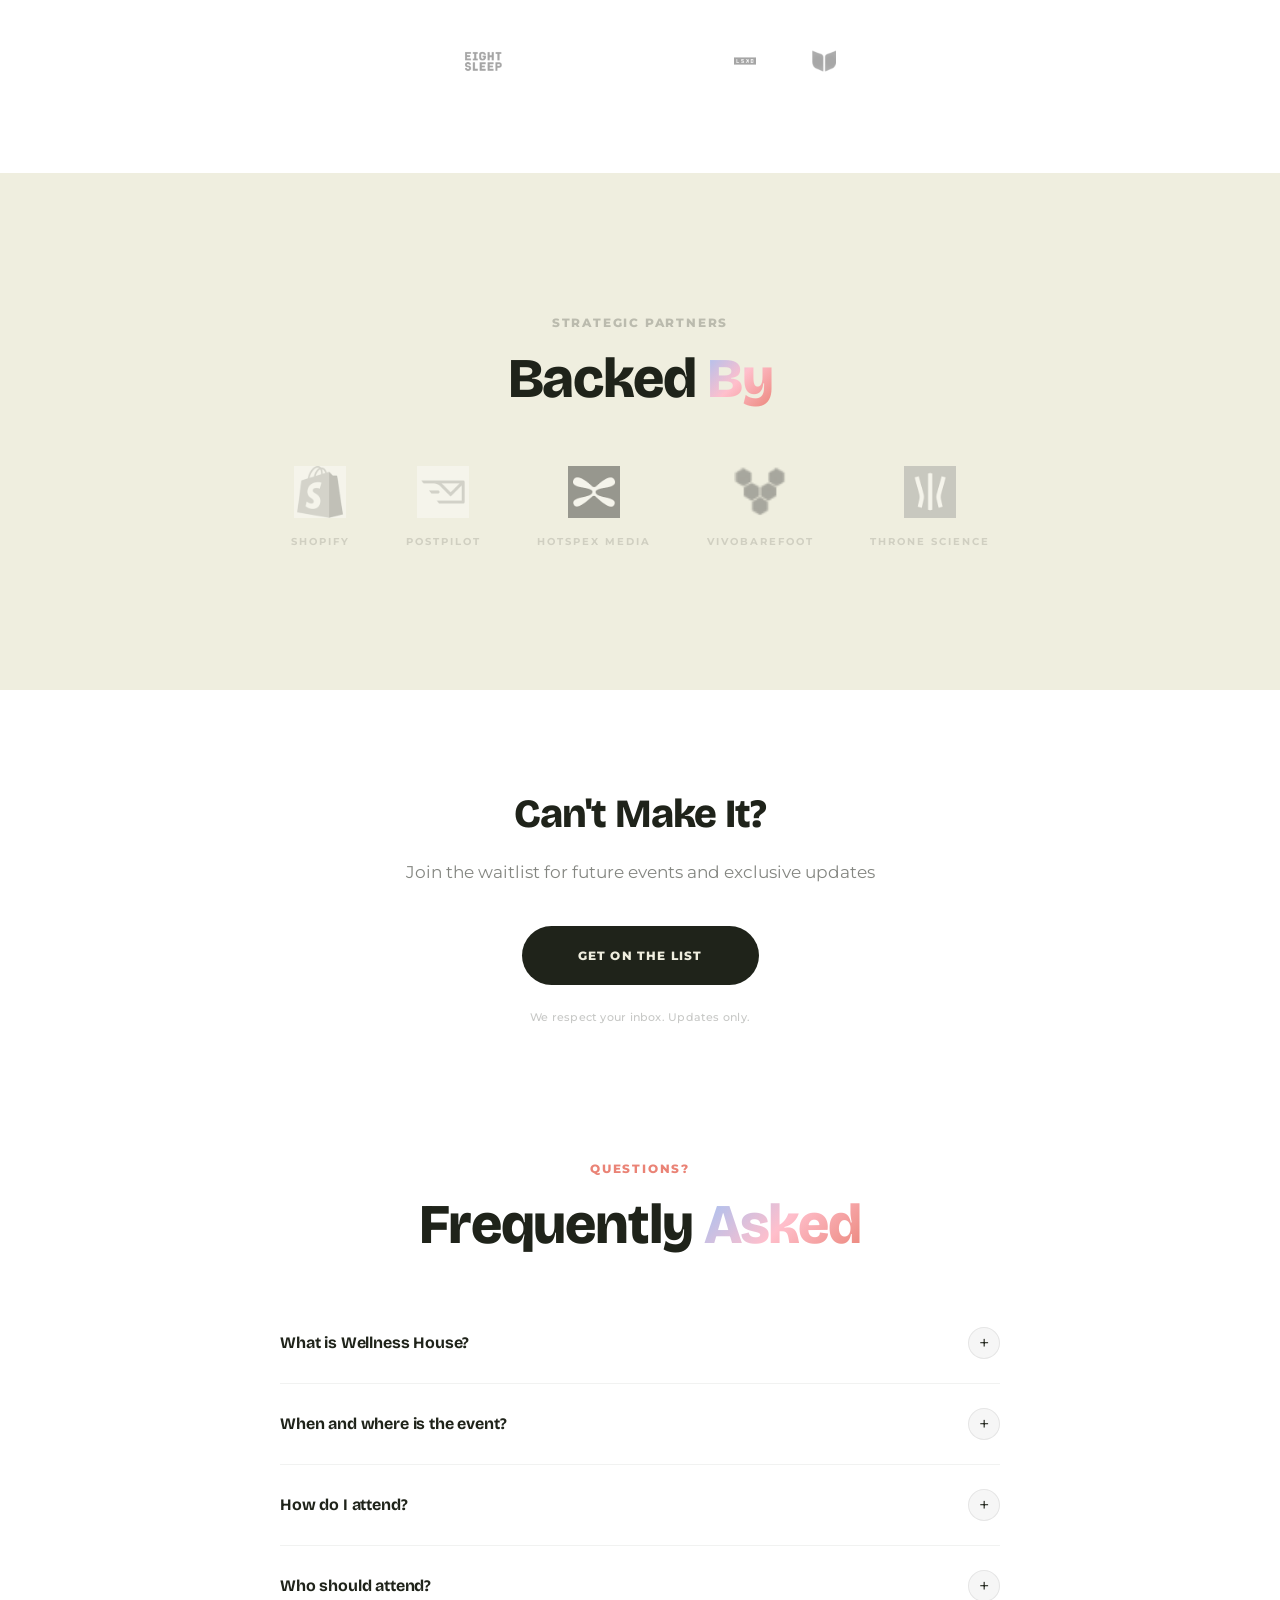
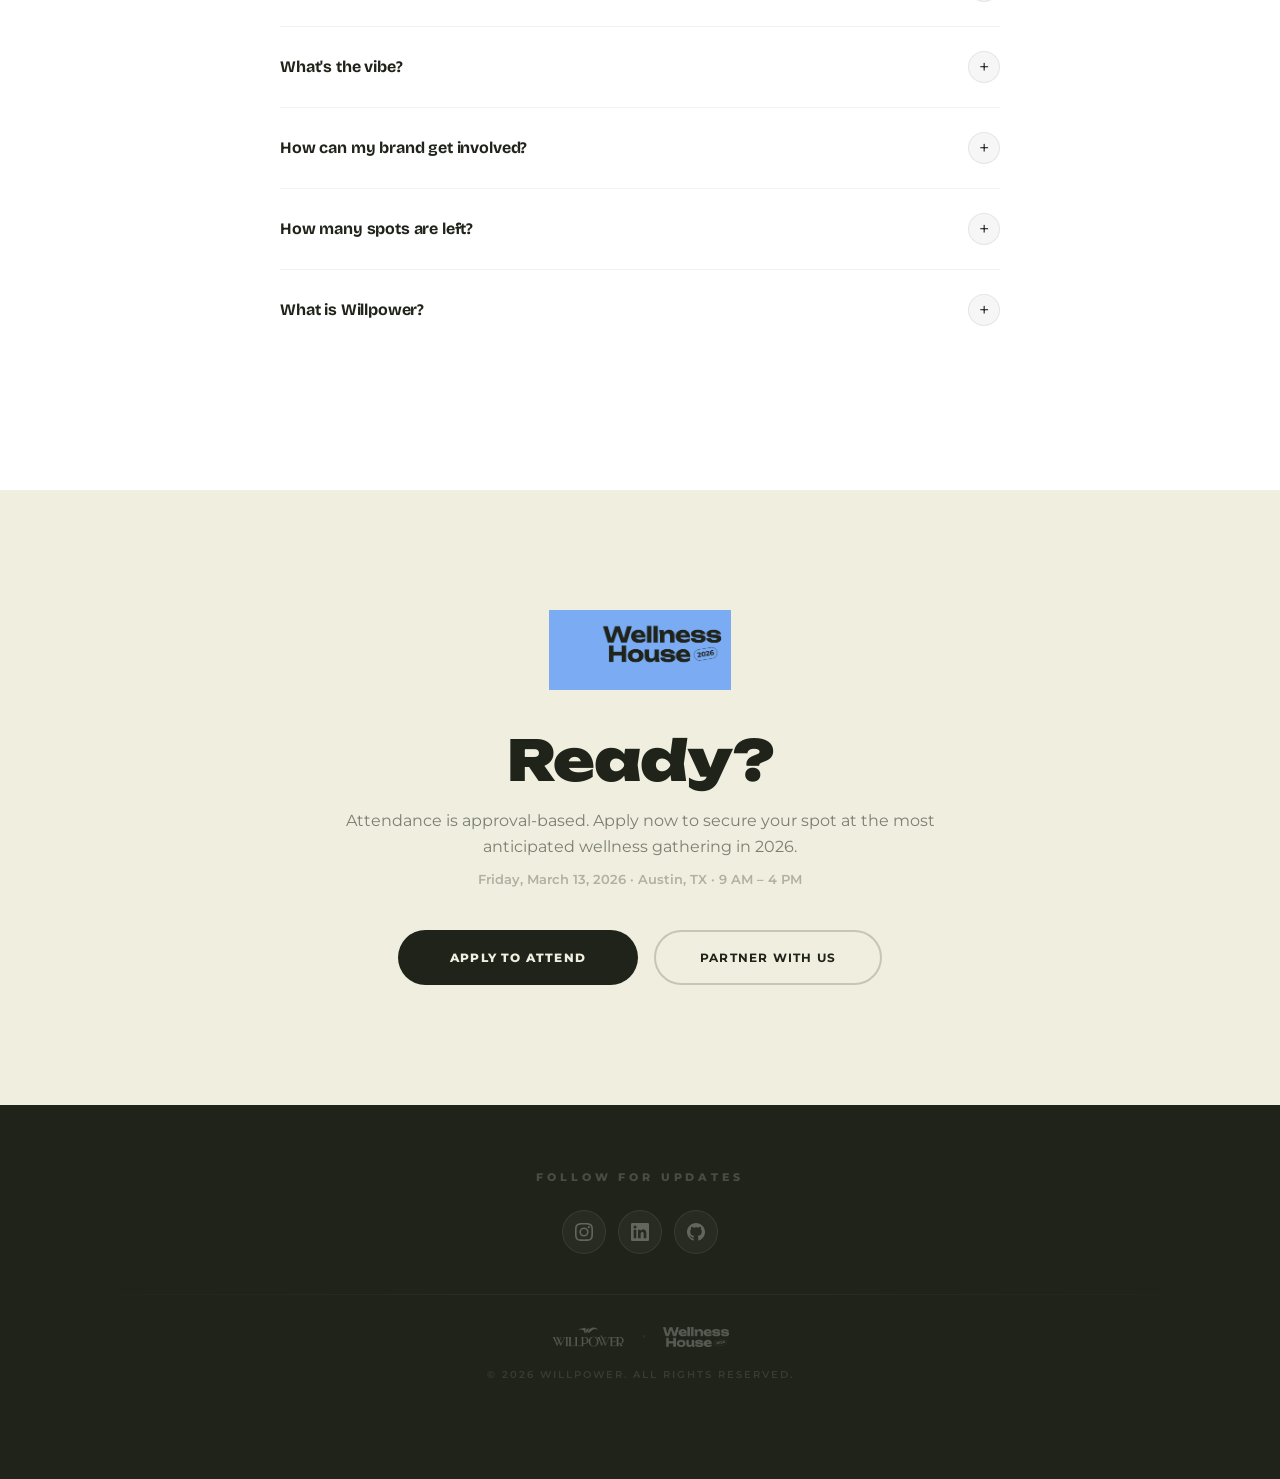
==== commit 56068403: "Nav: logo light-to-dark on scroll, remove date/city from ticker, stretch countdown" ====
--- a/index.html
+++ b/index.html
@@ -107,14 +107,16 @@
         }
         .countdown-ticker-content {
             font-family: 'Unbounded', sans-serif;
-            font-size: 11px;
+            font-size: 12px;
             font-weight: 700;
-            letter-spacing: 0.18em;
+            letter-spacing: 0.22em;
             text-transform: uppercase;
             color: rgba(239, 238, 223, 0.85);
             display: flex;
             align-items: center;
-            gap: 20px;
+            justify-content: center;
+            gap: 16px;
+            width: 100%;
         }
         .countdown-ticker-number {
             font-family: 'Unbounded', sans-serif;
@@ -157,16 +159,22 @@
             border-bottom: 1px solid rgba(31, 35, 26, 0.06);
             box-shadow: 0 1px 40px rgba(0,0,0,0.04);
         }
-        .main-nav.scrolled .nav-logo { filter: none; opacity: 1; }
+        /* Logo swap: light on hero, dark when scrolled */
+        .nav-logo-light, .nav-logo-dark { position: absolute; top: 0; left: 0; transition: opacity 0.4s cubic-bezier(0.4, 0, 0.2, 1); }
+        .main-nav a:first-child { position: relative; display: block; height: 28px; width: 104px; }
+        .main-nav.hero-mode .nav-logo-light { opacity: 1; }
+        .main-nav.hero-mode .nav-logo-dark { opacity: 0; }
+        .main-nav.scrolled .nav-logo-light { opacity: 0; }
+        .main-nav.scrolled .nav-logo-dark { opacity: 1; }
+
         .main-nav.scrolled .nav-links a { color: #1F231A; opacity: 0.5; }
         .main-nav.scrolled .nav-links a:hover { opacity: 1; }
         .main-nav.scrolled .nav-cta { background: #1F231A; color: #EFEEDF; }
         .main-nav.scrolled .nav-cta:hover { background: #EA8376; }
-        .main-nav.hero-mode .nav-logo { filter: none; opacity: 1; }
-        .main-nav.hero-mode .nav-links a { color: #1F231A; opacity: 0.5; }
+        .main-nav.hero-mode .nav-links a { color: #FFFFFF; opacity: 0.8; }
         .main-nav.hero-mode .nav-links a:hover { opacity: 1; }
-        .main-nav.hero-mode .nav-cta { background: rgba(255,255,255,0.35); color: #1F231A; border: 1px solid rgba(31, 35, 26, 0.1); backdrop-filter: blur(10px); }
-        .main-nav.hero-mode .nav-cta:hover { background: rgba(255,255,255,0.55); }
+        .main-nav.hero-mode .nav-cta { background: rgba(255,255,255,0.25); color: #FFFFFF; border: 1px solid rgba(255, 255, 255, 0.3); backdrop-filter: blur(10px); }
+        .main-nav.hero-mode .nav-cta:hover { background: rgba(255,255,255,0.4); }
 
         .nav-logo { height: 28px; width: auto; object-fit: contain; transition: all 0.4s cubic-bezier(0.4, 0, 0.2, 1); }
         .nav-links { display: flex; gap: 36px; align-items: center; }
@@ -208,7 +216,8 @@
             transition: all 0.3s cubic-bezier(0.4, 0, 0.2, 1);
             border-radius: 2px;
         }
-        .main-nav.hero-mode .nav-hamburger span { background: #1F231A; }
+        .main-nav.hero-mode .nav-hamburger span { background: #FFFFFF; }
+        .main-nav.scrolled .nav-hamburger span { background: #1F231A; }
         .mobile-menu {
             display: none;
             position: fixed;
@@ -264,6 +273,7 @@
             .main-nav { padding: 16px 24px; top: 44px; }
             .main-nav.scrolled { padding: 12px 24px; }
             .nav-logo { height: 24px; }
+            .main-nav a:first-child { height: 24px; width: 90px; }
             .nav-cta { 
                 padding: 10px 24px; 
                 font-size: 10px;
@@ -273,6 +283,7 @@
             .main-nav { padding: 14px 16px; top: 44px; }
             .main-nav.scrolled { padding: 10px 16px; }
             .nav-logo { height: 22px; }
+            .main-nav a:first-child { height: 22px; width: 82px; }
             .nav-cta { 
                 padding: 8px 20px; 
                 font-size: 9px;
@@ -1909,13 +1920,9 @@
          COUNTDOWN TICKER BANNER
          ═══════════════════════════════════════════════════════════════════ -->
     <div class="countdown-ticker">
-        <div class="countdown-ticker-content">
+        <div class="countdown-ticker-content" style="justify-content:center;width:100%;padding:0 24px;">
             <span class="countdown-ticker-number" id="tickerDays">28</span>
             <span>Days Until Wellness House</span>
-            <span class="countdown-ticker-dot"></span>
-            <span>March 13, 2026</span>
-            <span class="countdown-ticker-dot"></span>
-            <span>Austin, TX</span>
         </div>
     </div>
 
@@ -1924,7 +1931,8 @@
          ═══════════════════════════════════════════════════════════════════ -->
     <nav class="main-nav hero-mode" id="mainNav">
         <a href="#">
-            <img decoding="async" width="1500" height="405" src="img/willpower-dark.png" alt="Willpower" class="nav-logo">
+            <img decoding="async" width="1500" height="405" src="img/willpower-white.png" alt="Willpower" class="nav-logo nav-logo-light">
+            <img decoding="async" width="1500" height="405" src="img/willpower-dark.png" alt="Willpower" class="nav-logo nav-logo-dark">
         </a>
         <div class="nav-links">
             <a href="#about">About</a>
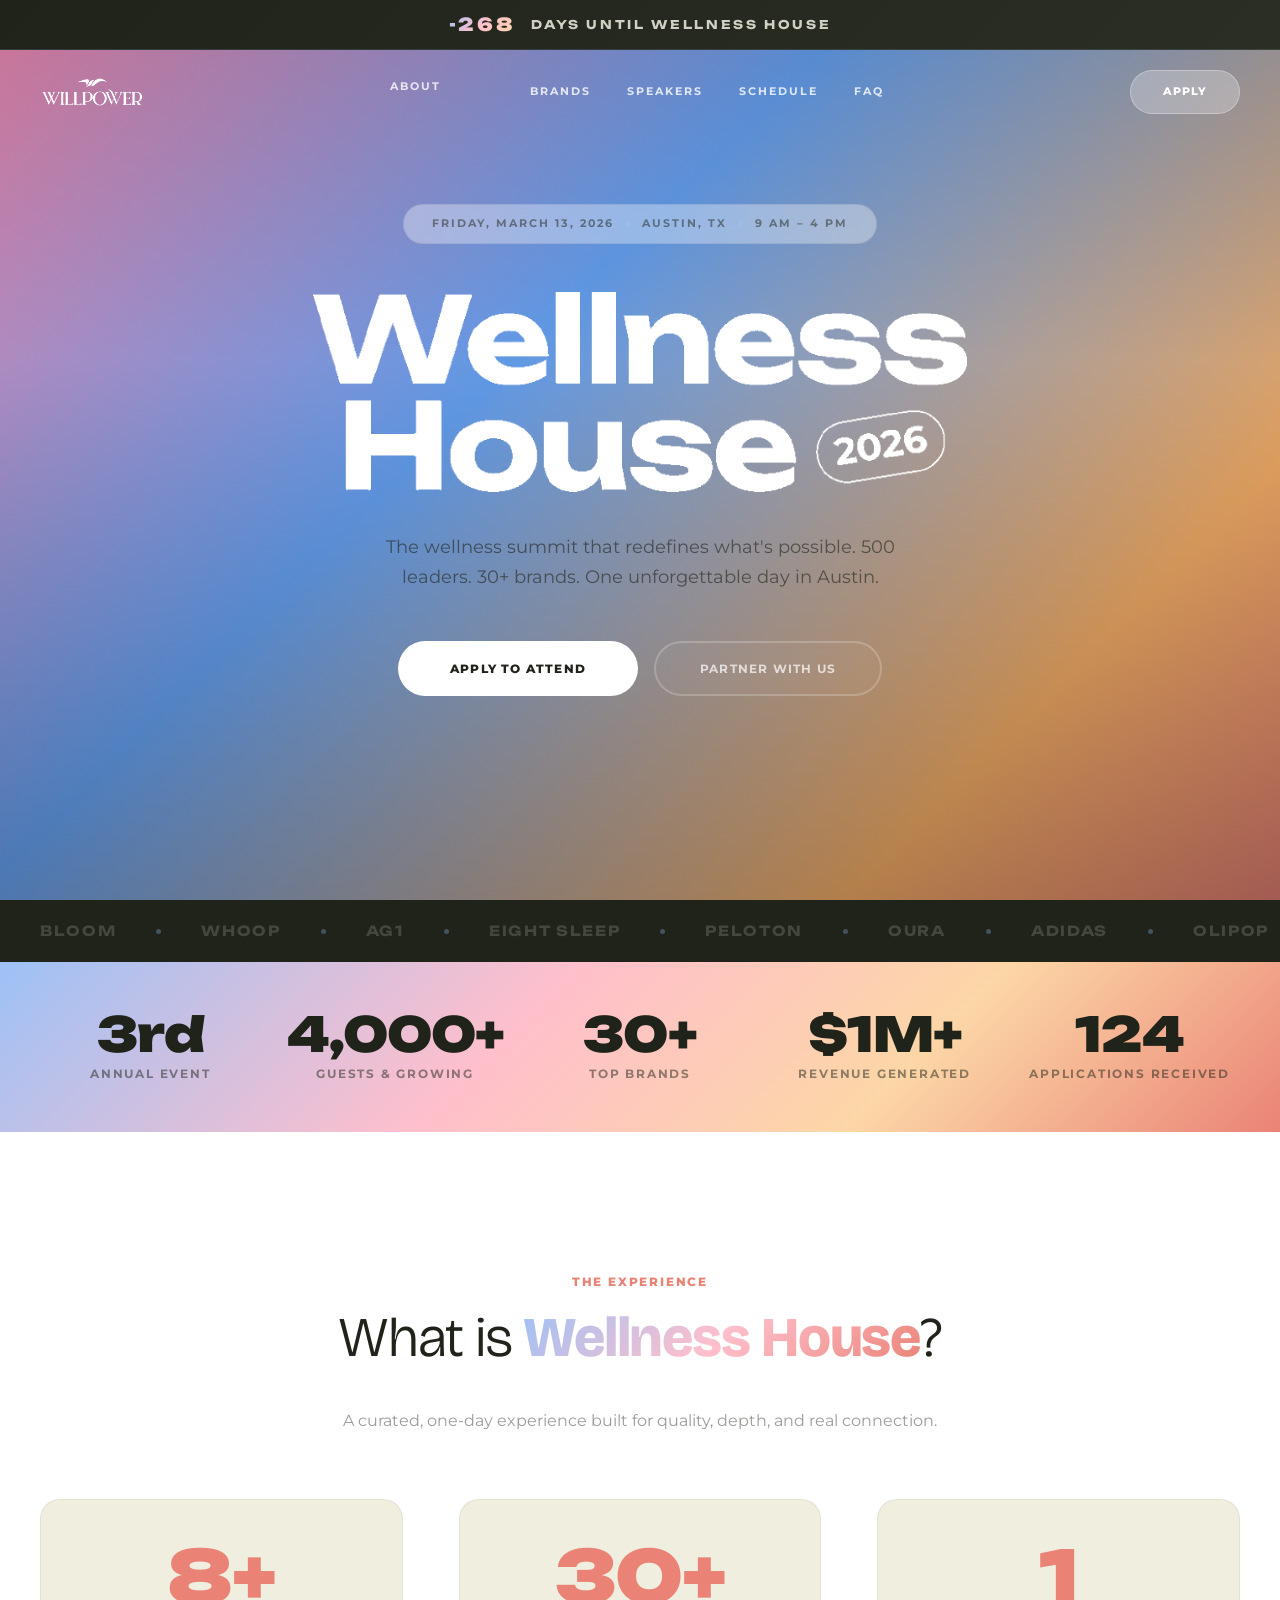
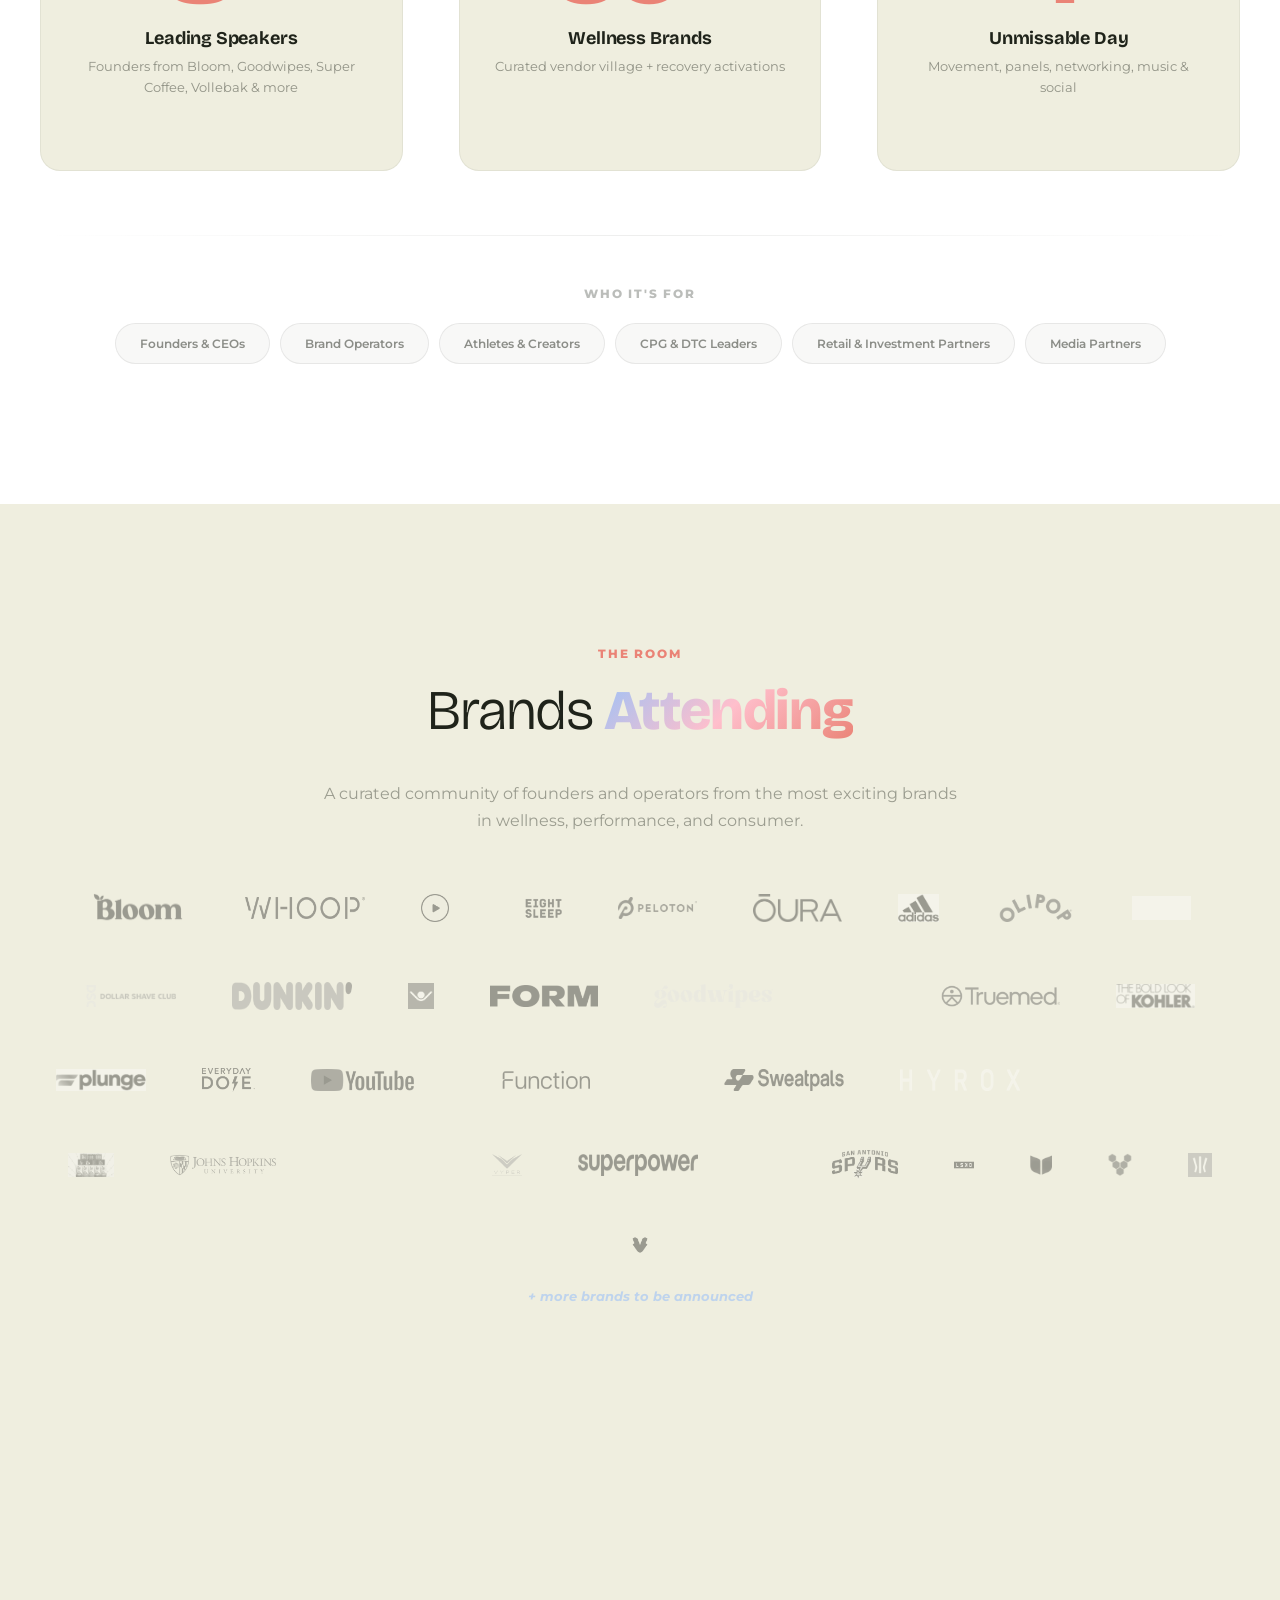
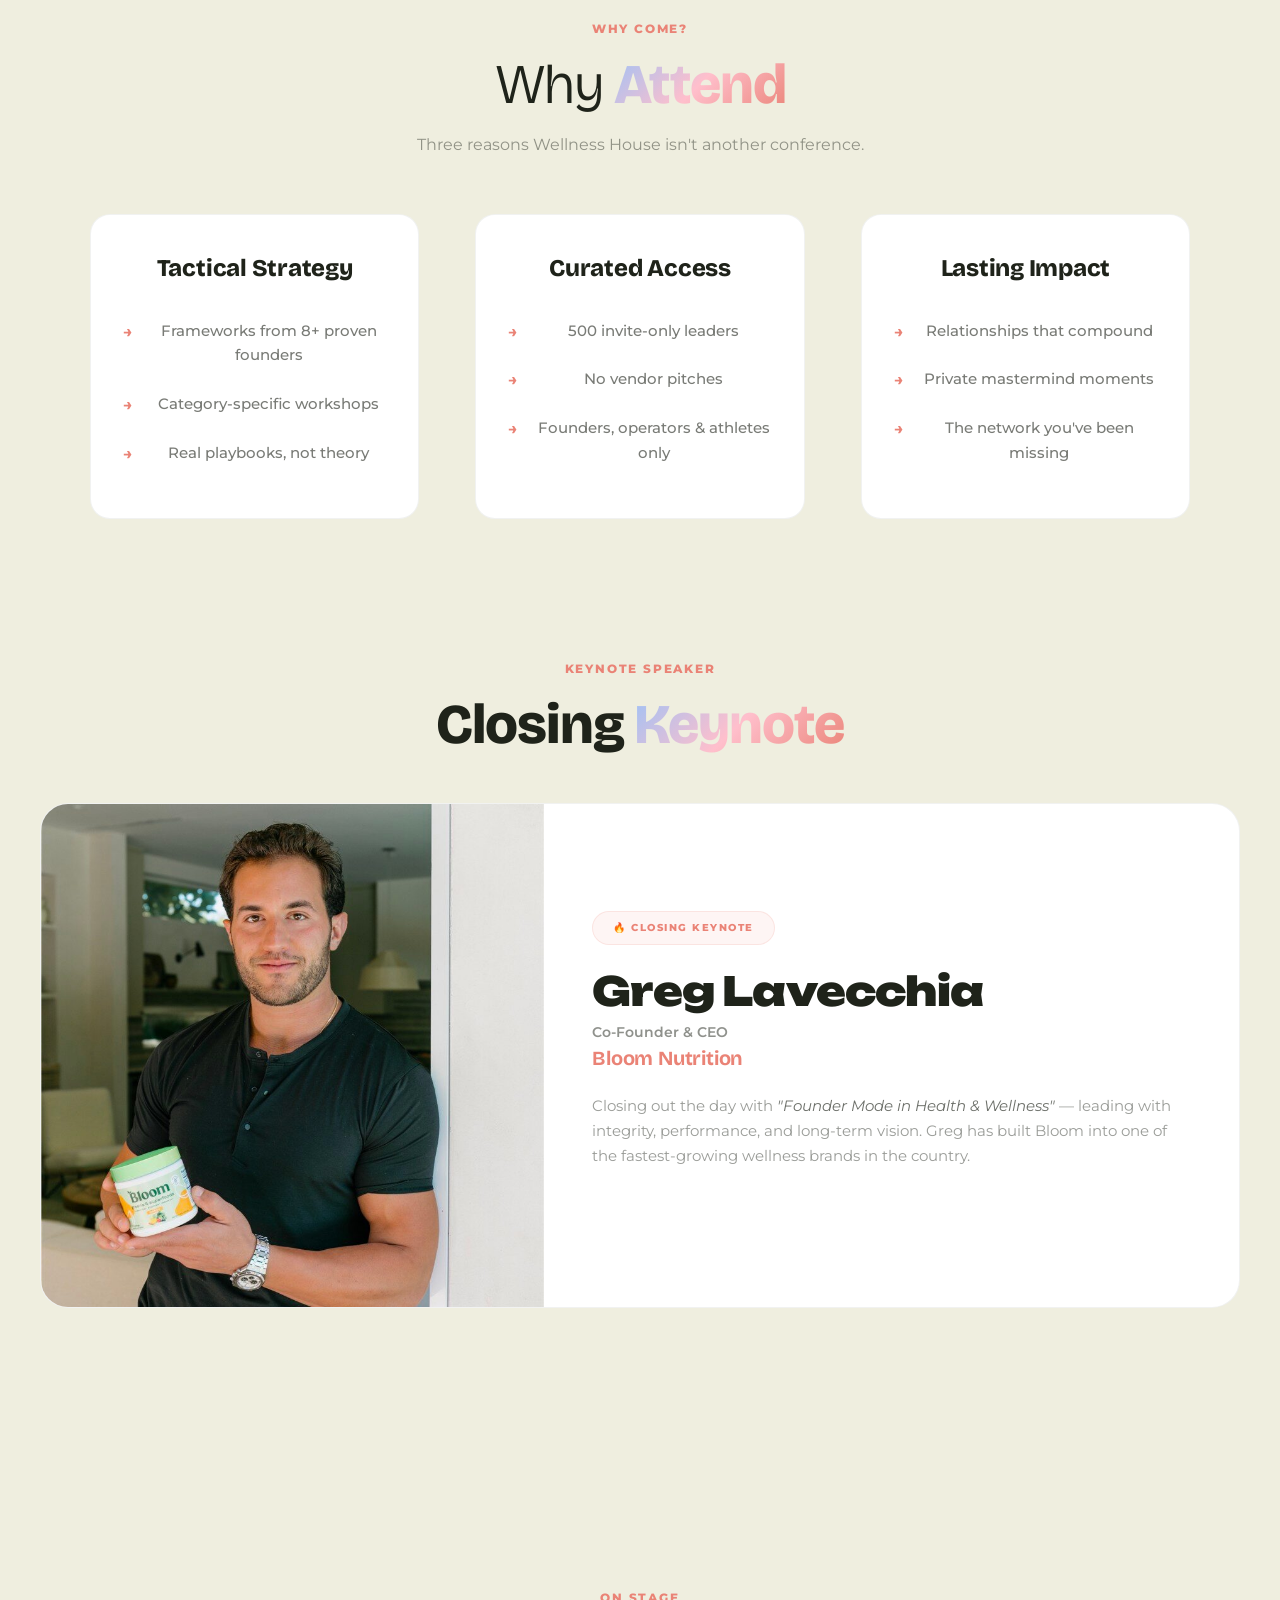
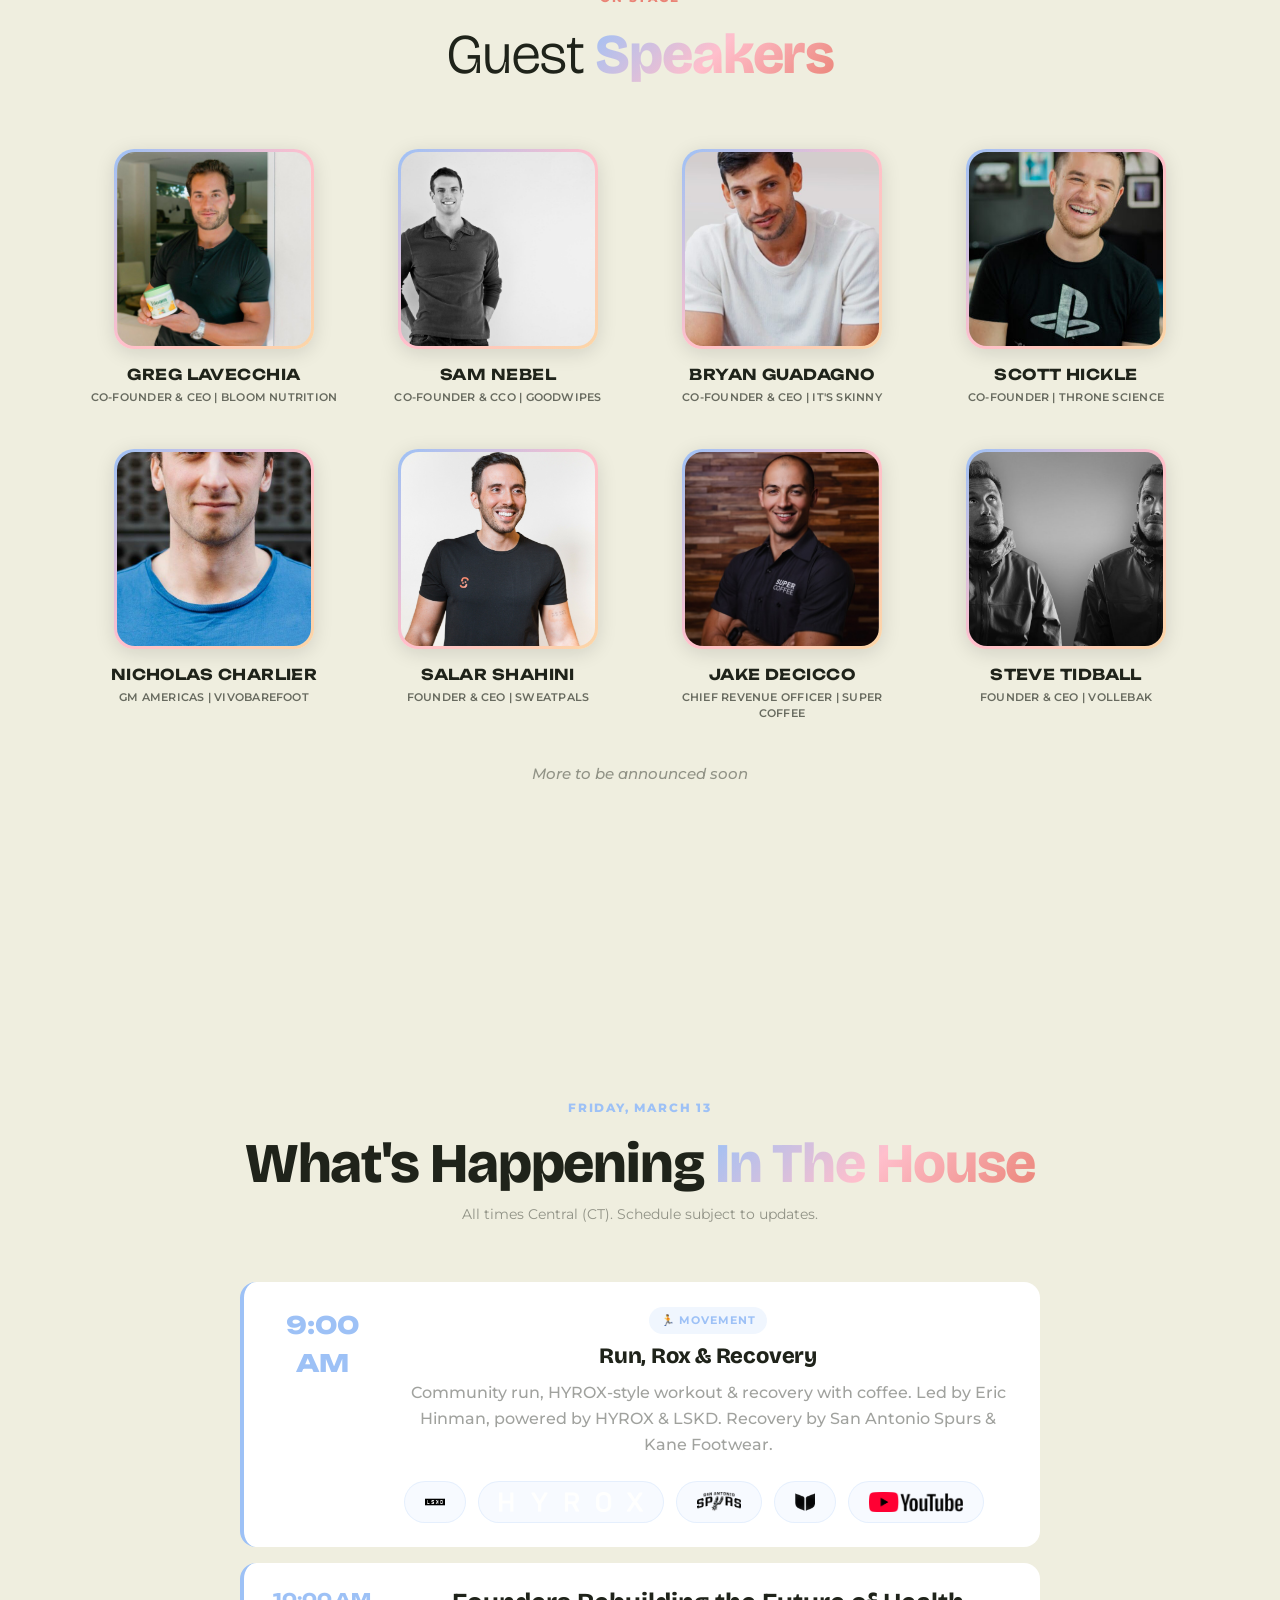
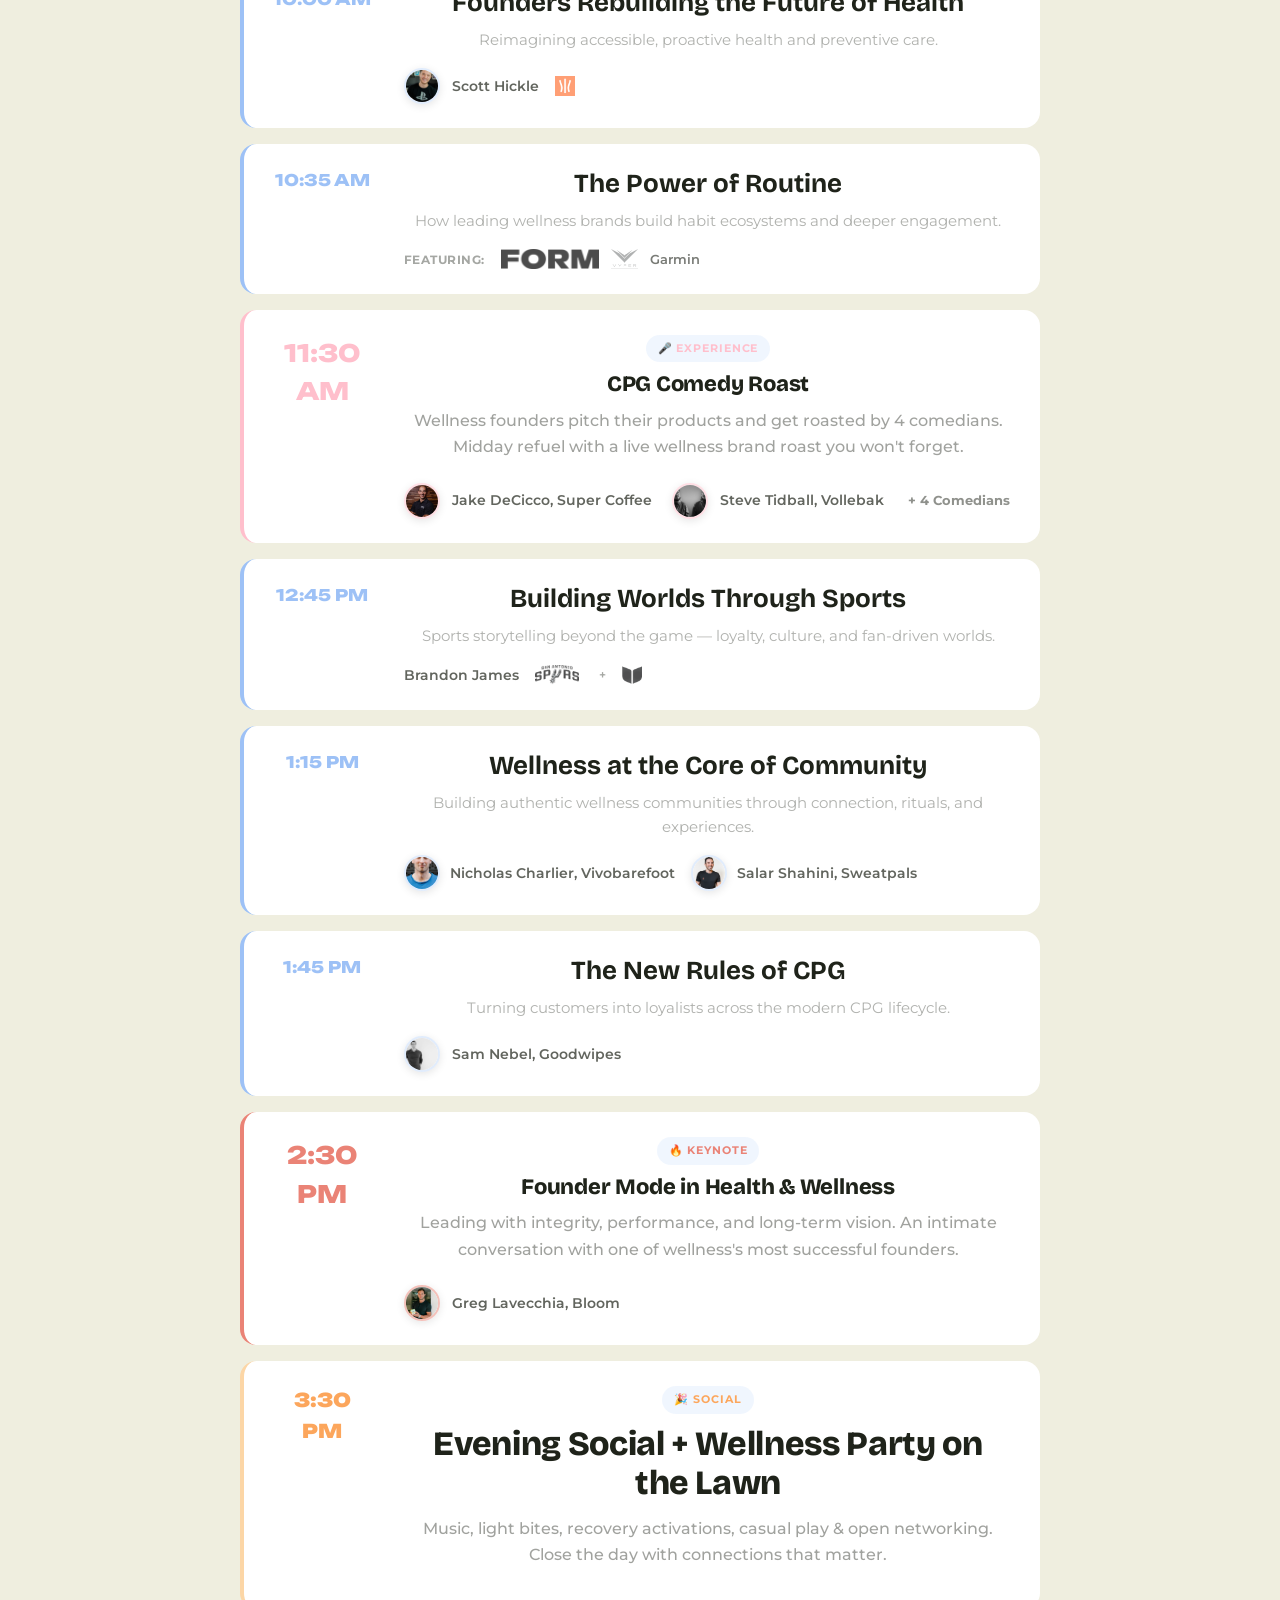
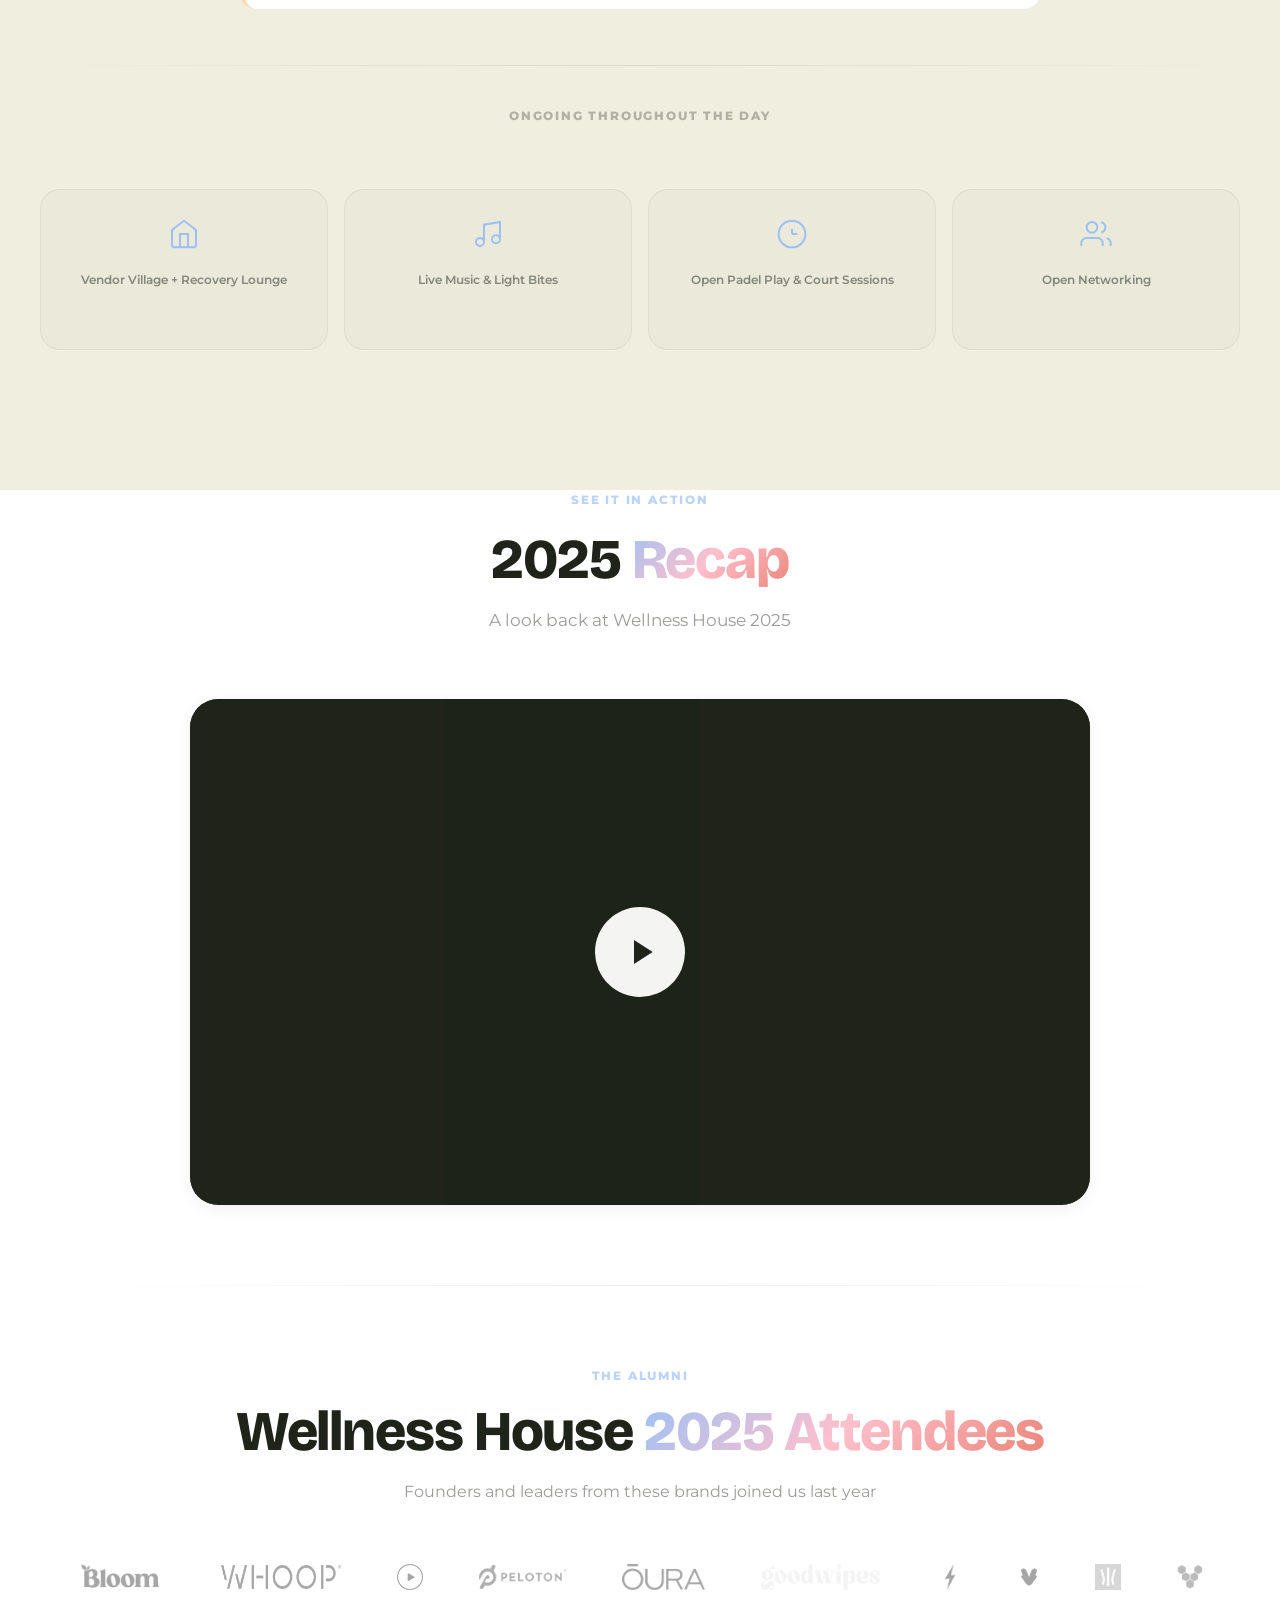
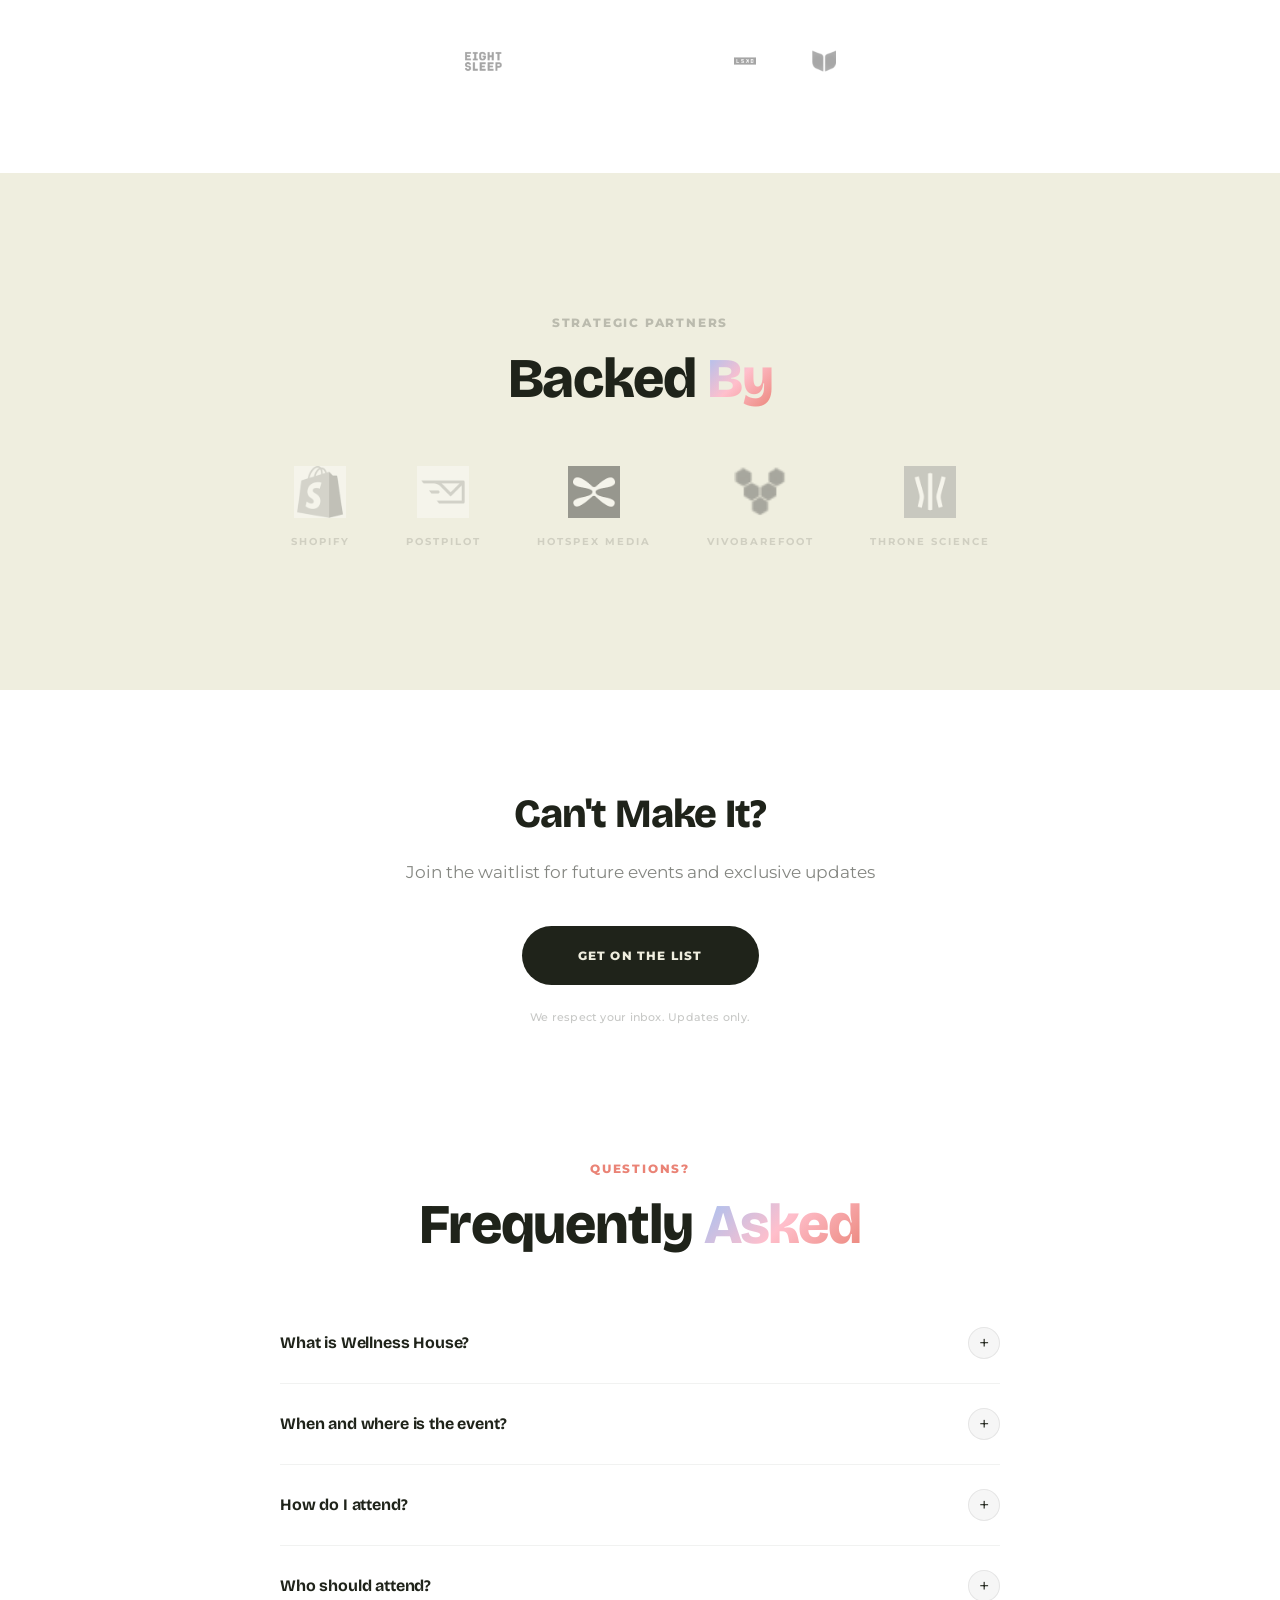
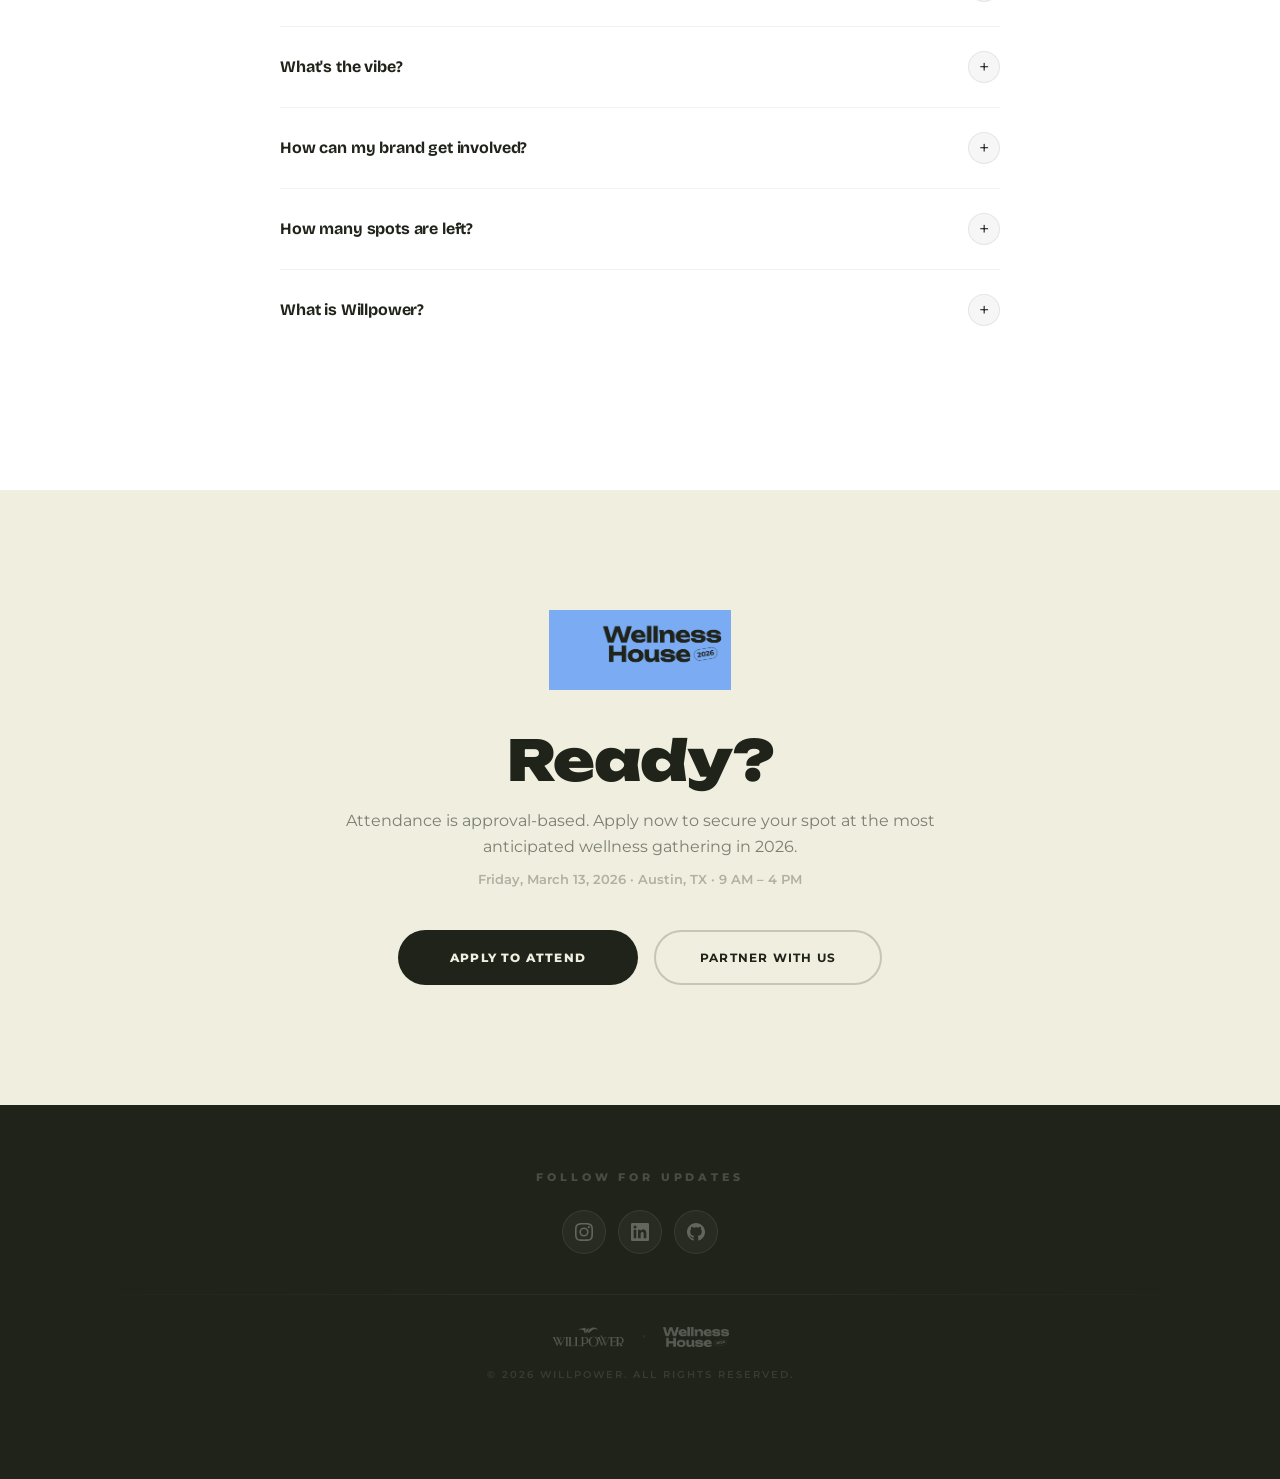
==== commit a52dab47: "Mobile optimization pass v2: fix stats grid, hero padding, benefit gap, schedule fonts, speaker grid" ====
--- a/index.html
+++ b/index.html
@@ -1888,6 +1888,43 @@
             
             .benefit-label {
                 font-size: 16px;
+            }
+
+            /* Fix benefit grid gap on mobile */
+            .benefit-grid {
+                gap: 24px !important;
+            }
+
+            /* Fix hero padding on mobile */
+            .hero {
+                padding: 120px 20px 80px !important;
+            }
+
+            /* Fix schedule special session font sizes on mobile */
+            .schedule-content h3 {
+                font-size: 20px !important;
+                line-height: 1.3;
+            }
+
+            /* Fix stats grid for 5 items on mobile */
+            .stats-grid {
+                grid-template-columns: repeat(2, 1fr) !important;
+                gap: 20px !important;
+            }
+            .stat-item:last-child {
+                grid-column: 1 / -1;
+            }
+
+            /* Why attend grid stack */
+            .why-attend-grid {
+                grid-template-columns: 1fr !important;
+                gap: 32px !important;
+            }
+
+            /* Speaker grid 2 columns */
+            .speakers-grid-clean {
+                grid-template-columns: repeat(2, 1fr) !important;
+                gap: 24px 16px !important;
             }
             
         }
@@ -2049,7 +2086,7 @@
          4. STATS BAR
          ═══════════════════════════════════════════════════════════════════ -->
     <div class="stats-bar" id="statsBar">
-        <div class="stats-grid" style="grid-template-columns: repeat(5, 1fr);">
+        <div class="stats-grid">
             <div class="stat-item reveal">
                 <div class="stat-number" data-target="3">0</div>
                 <div class="stat-label">Annual Event</div>
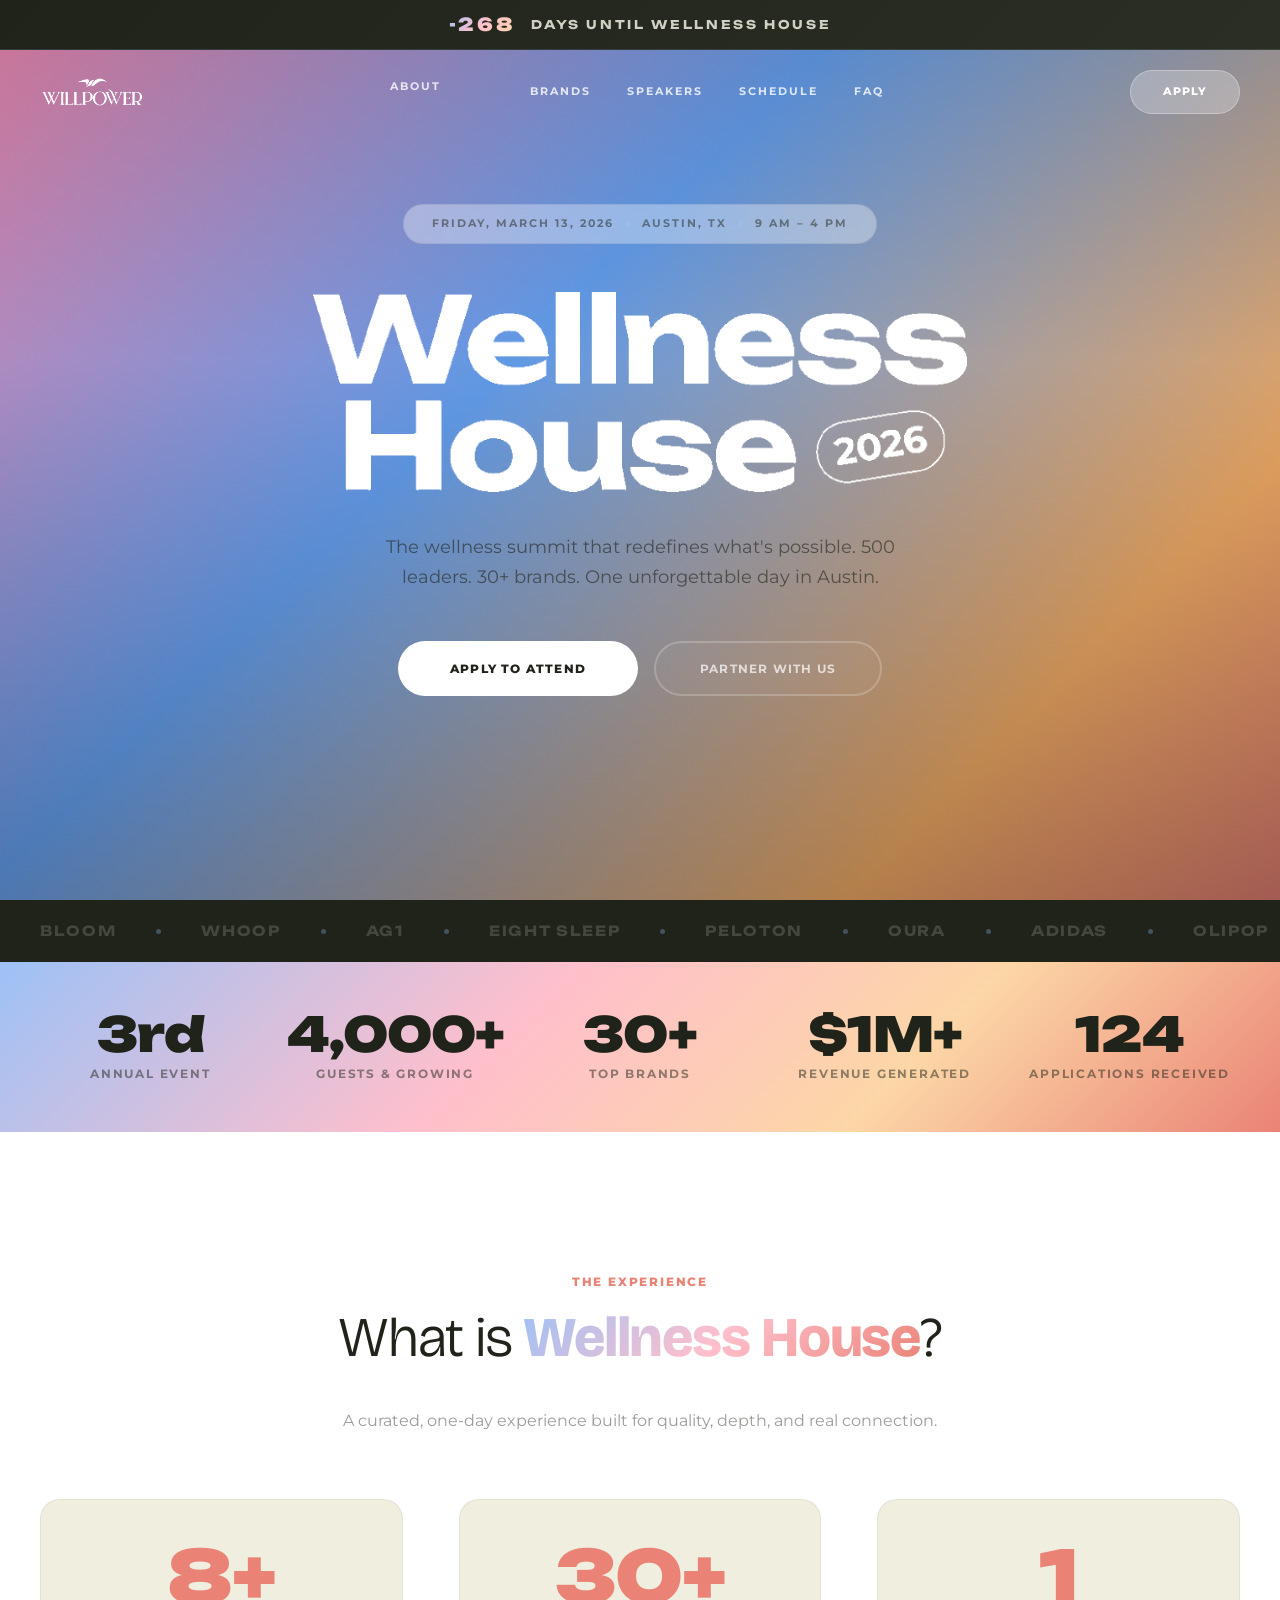
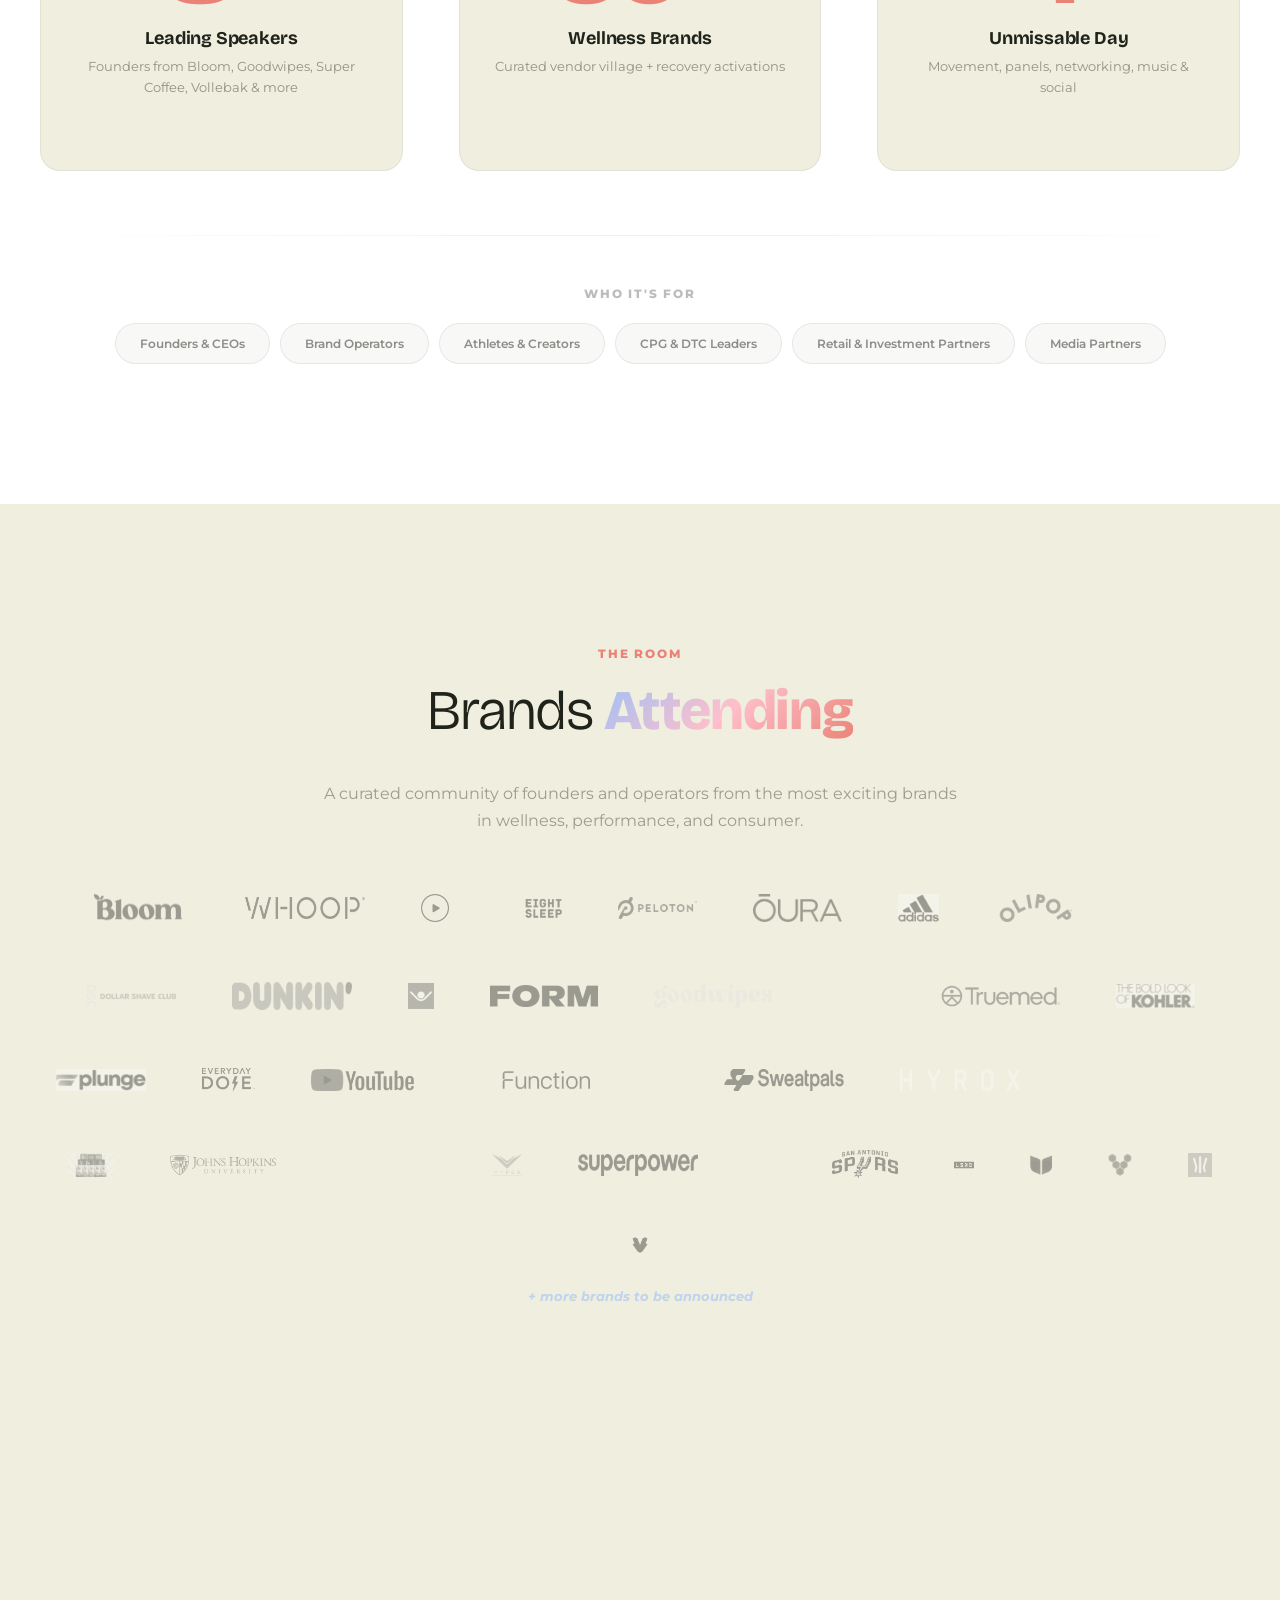
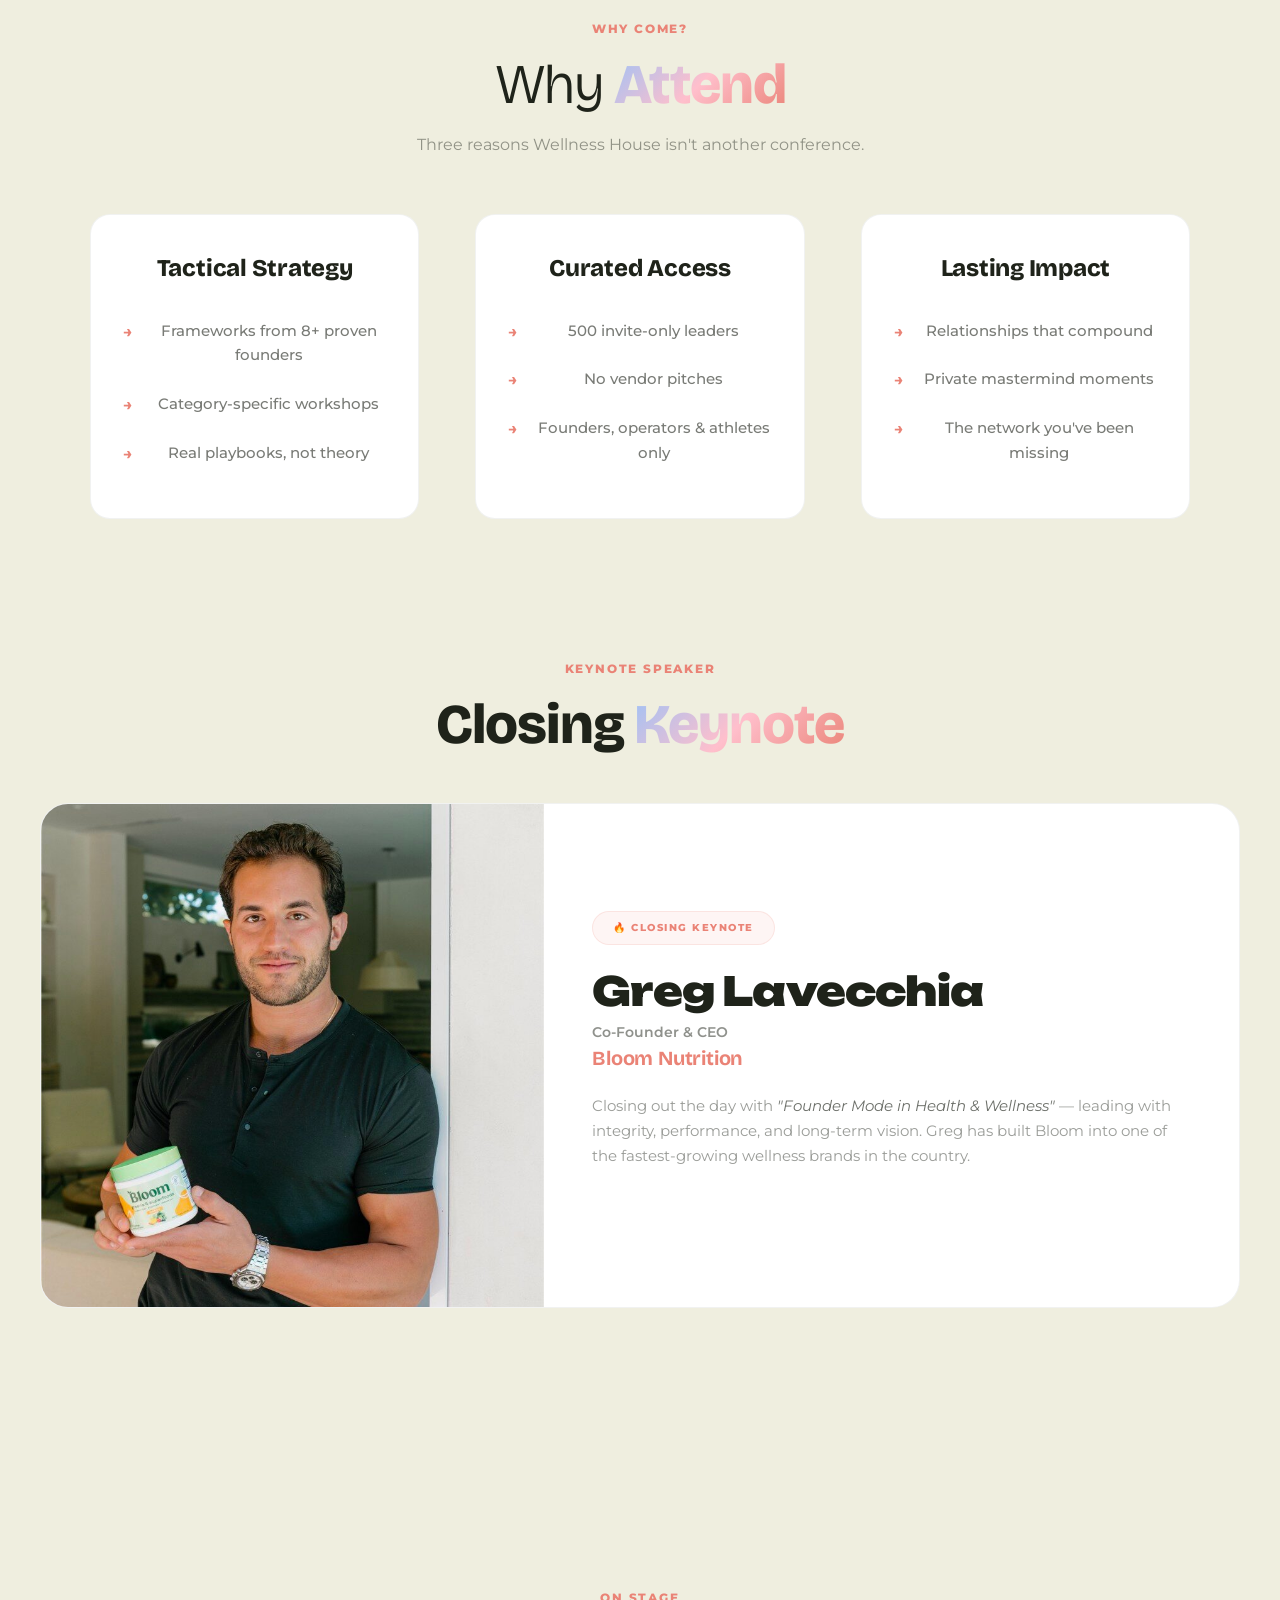
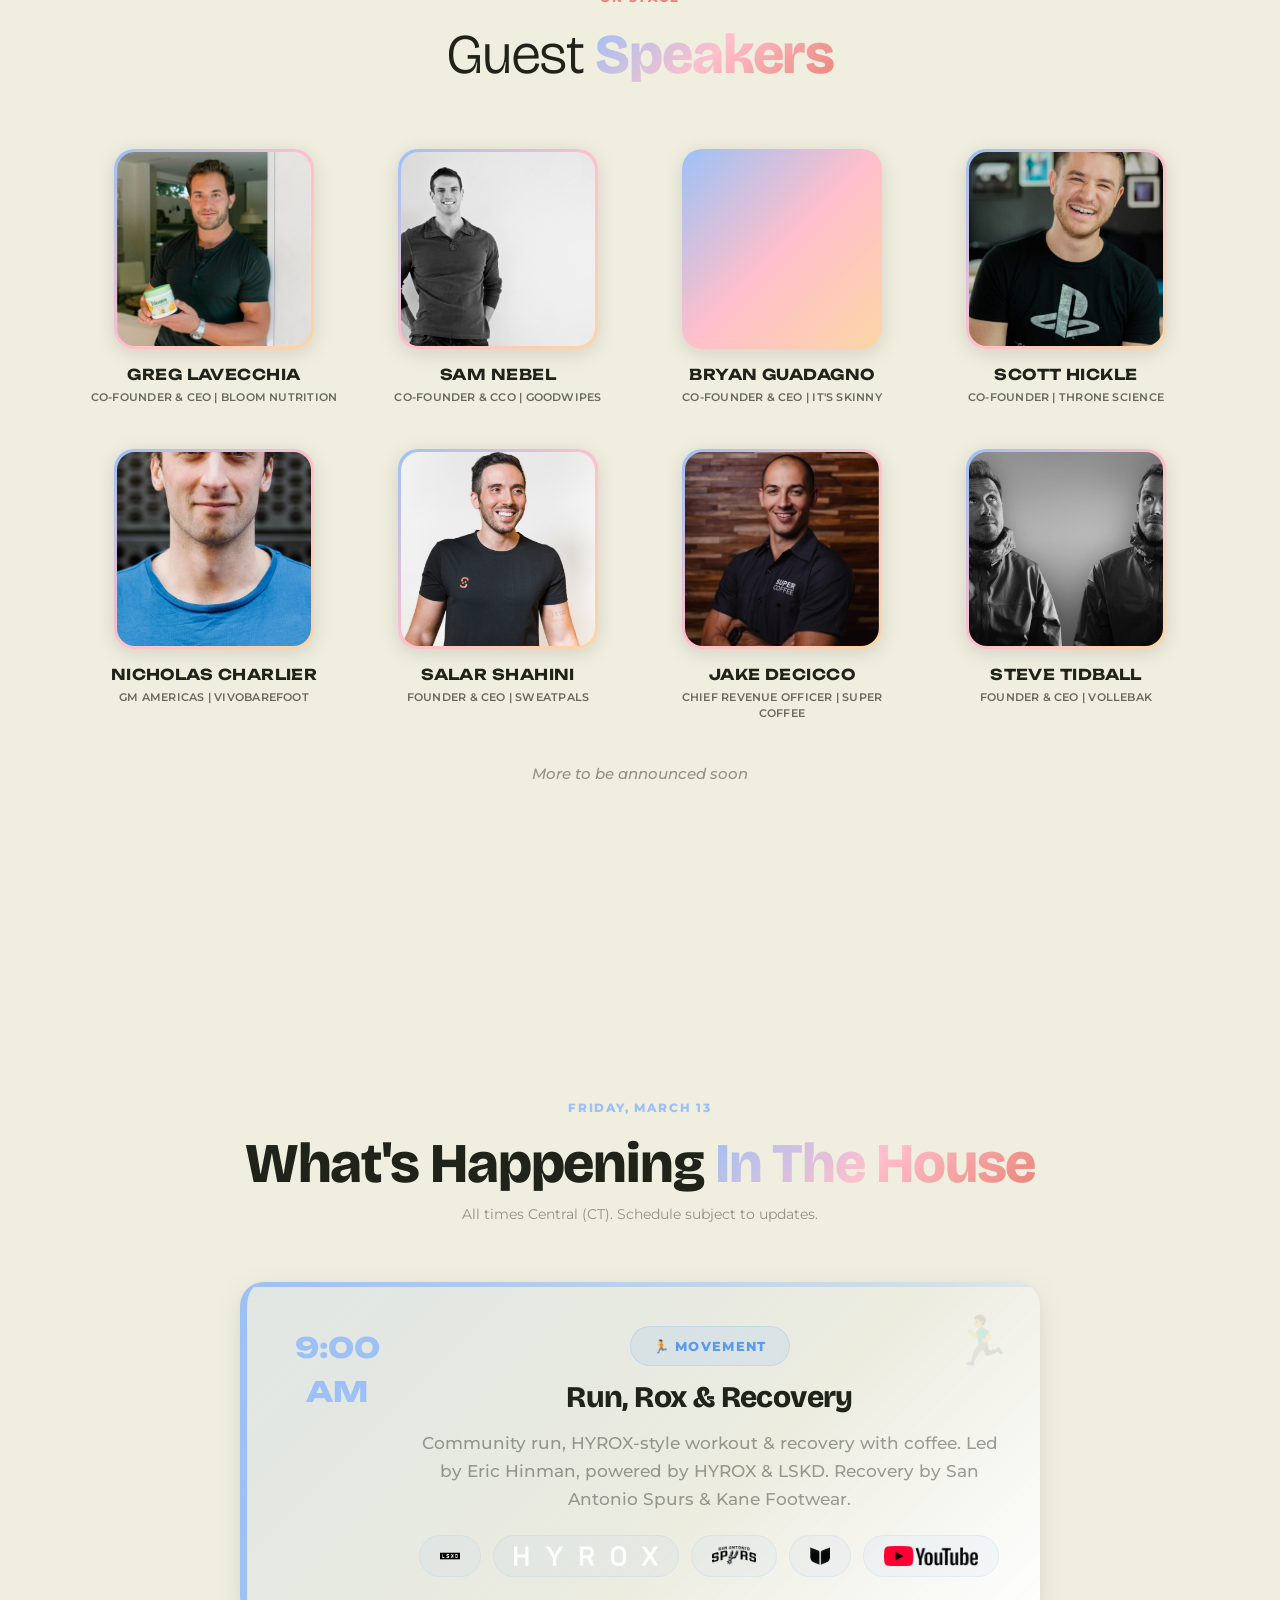
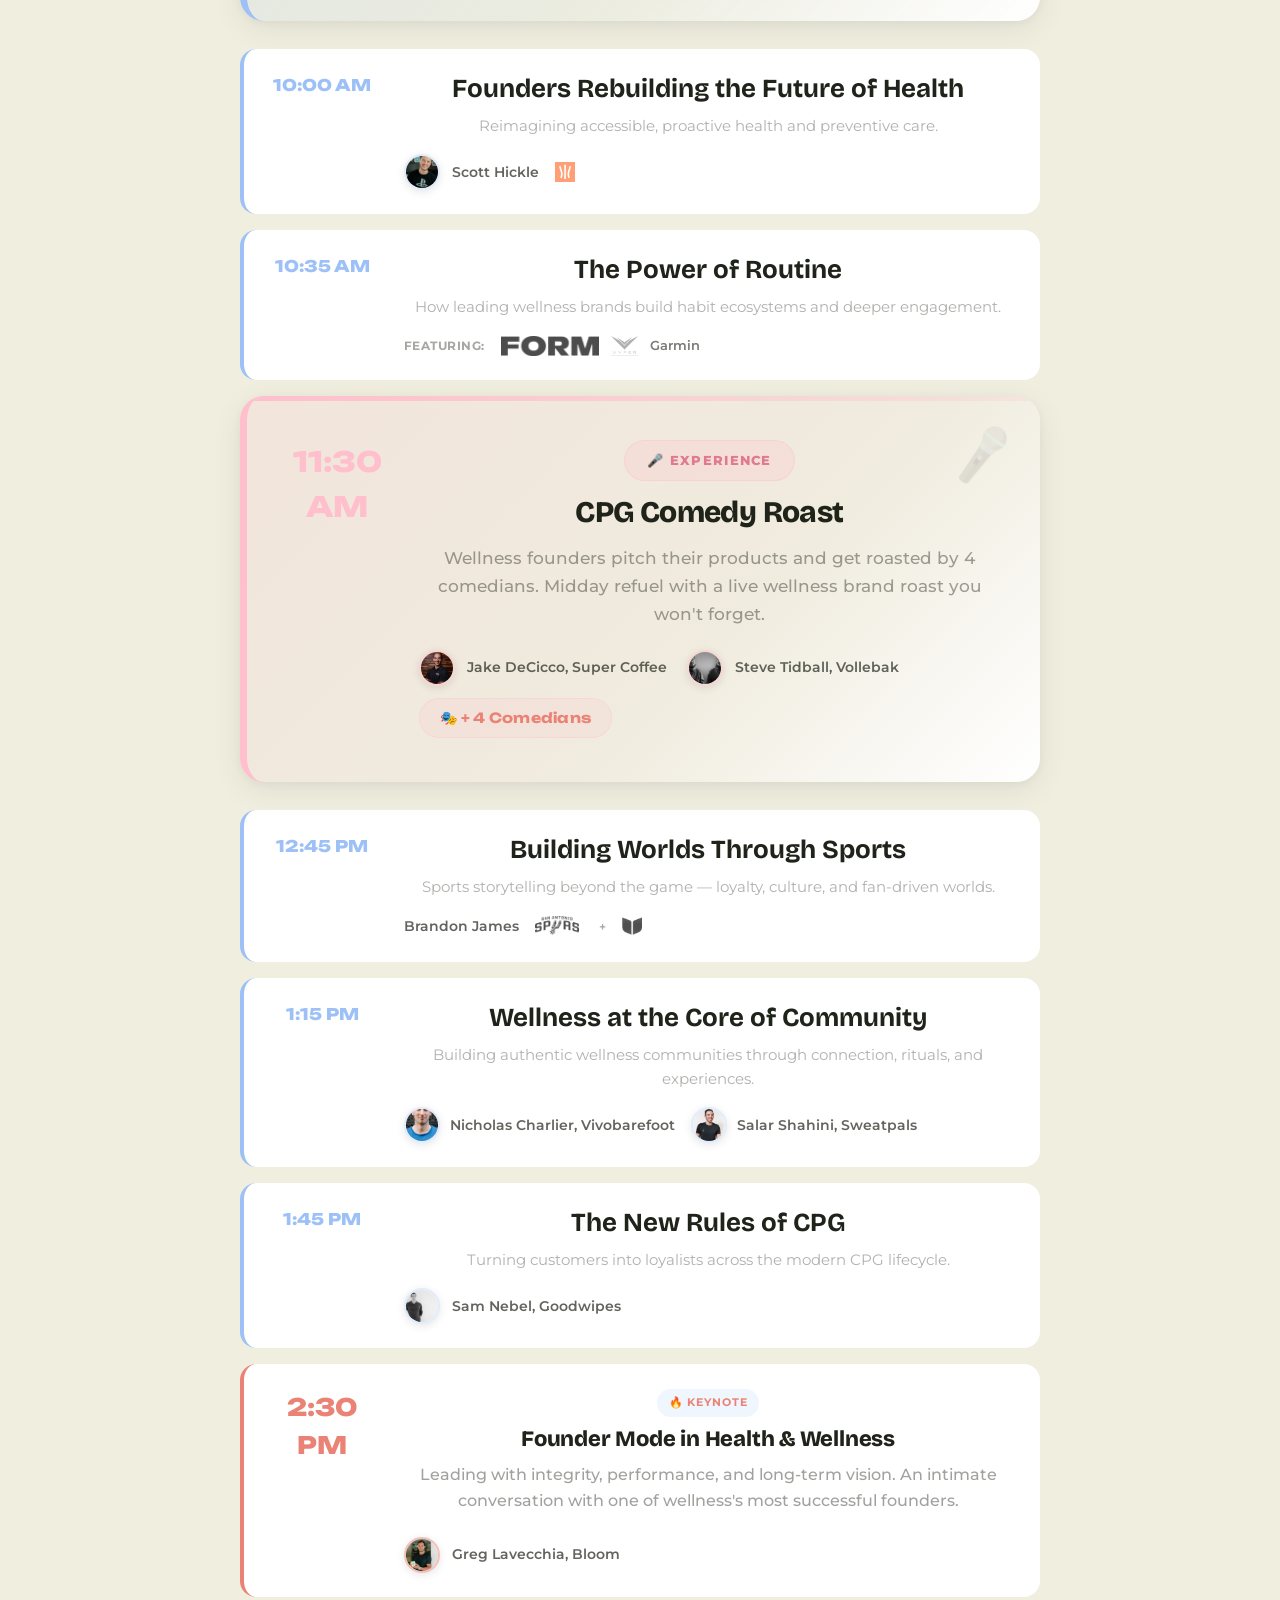
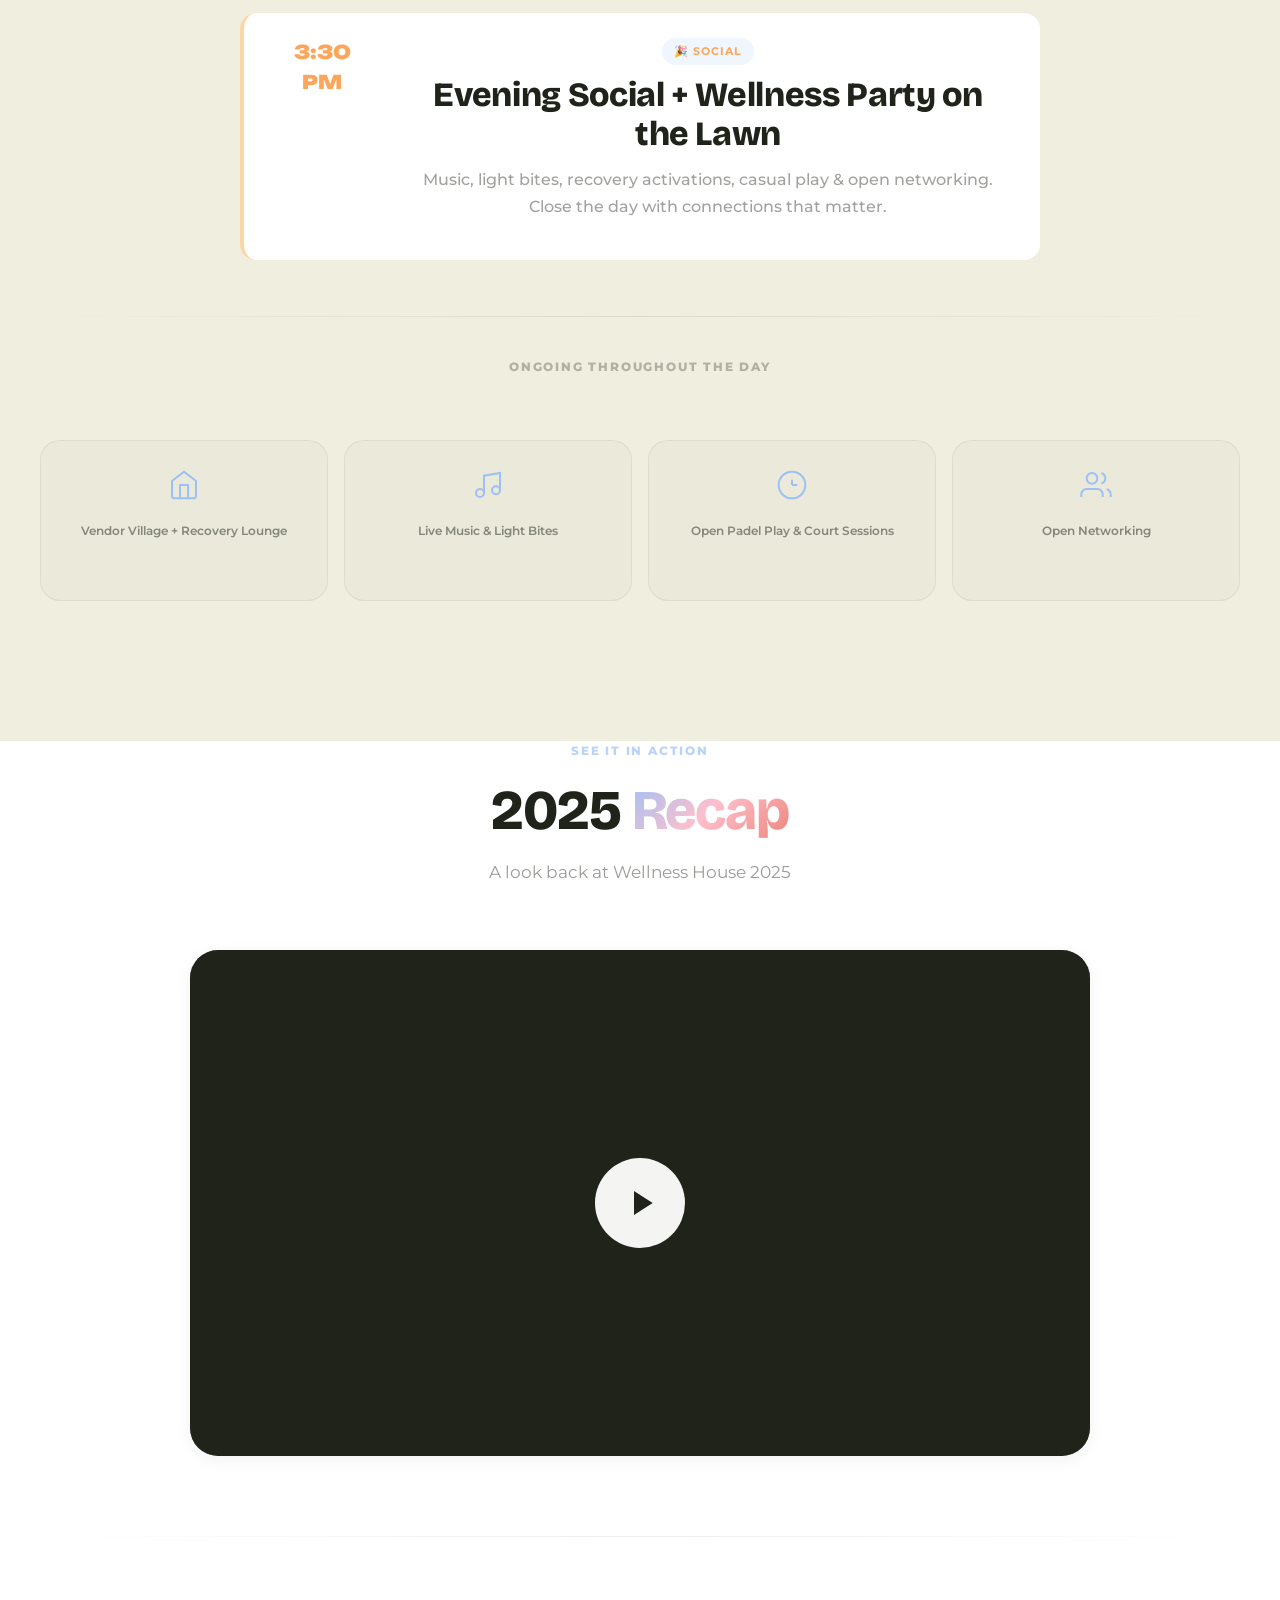
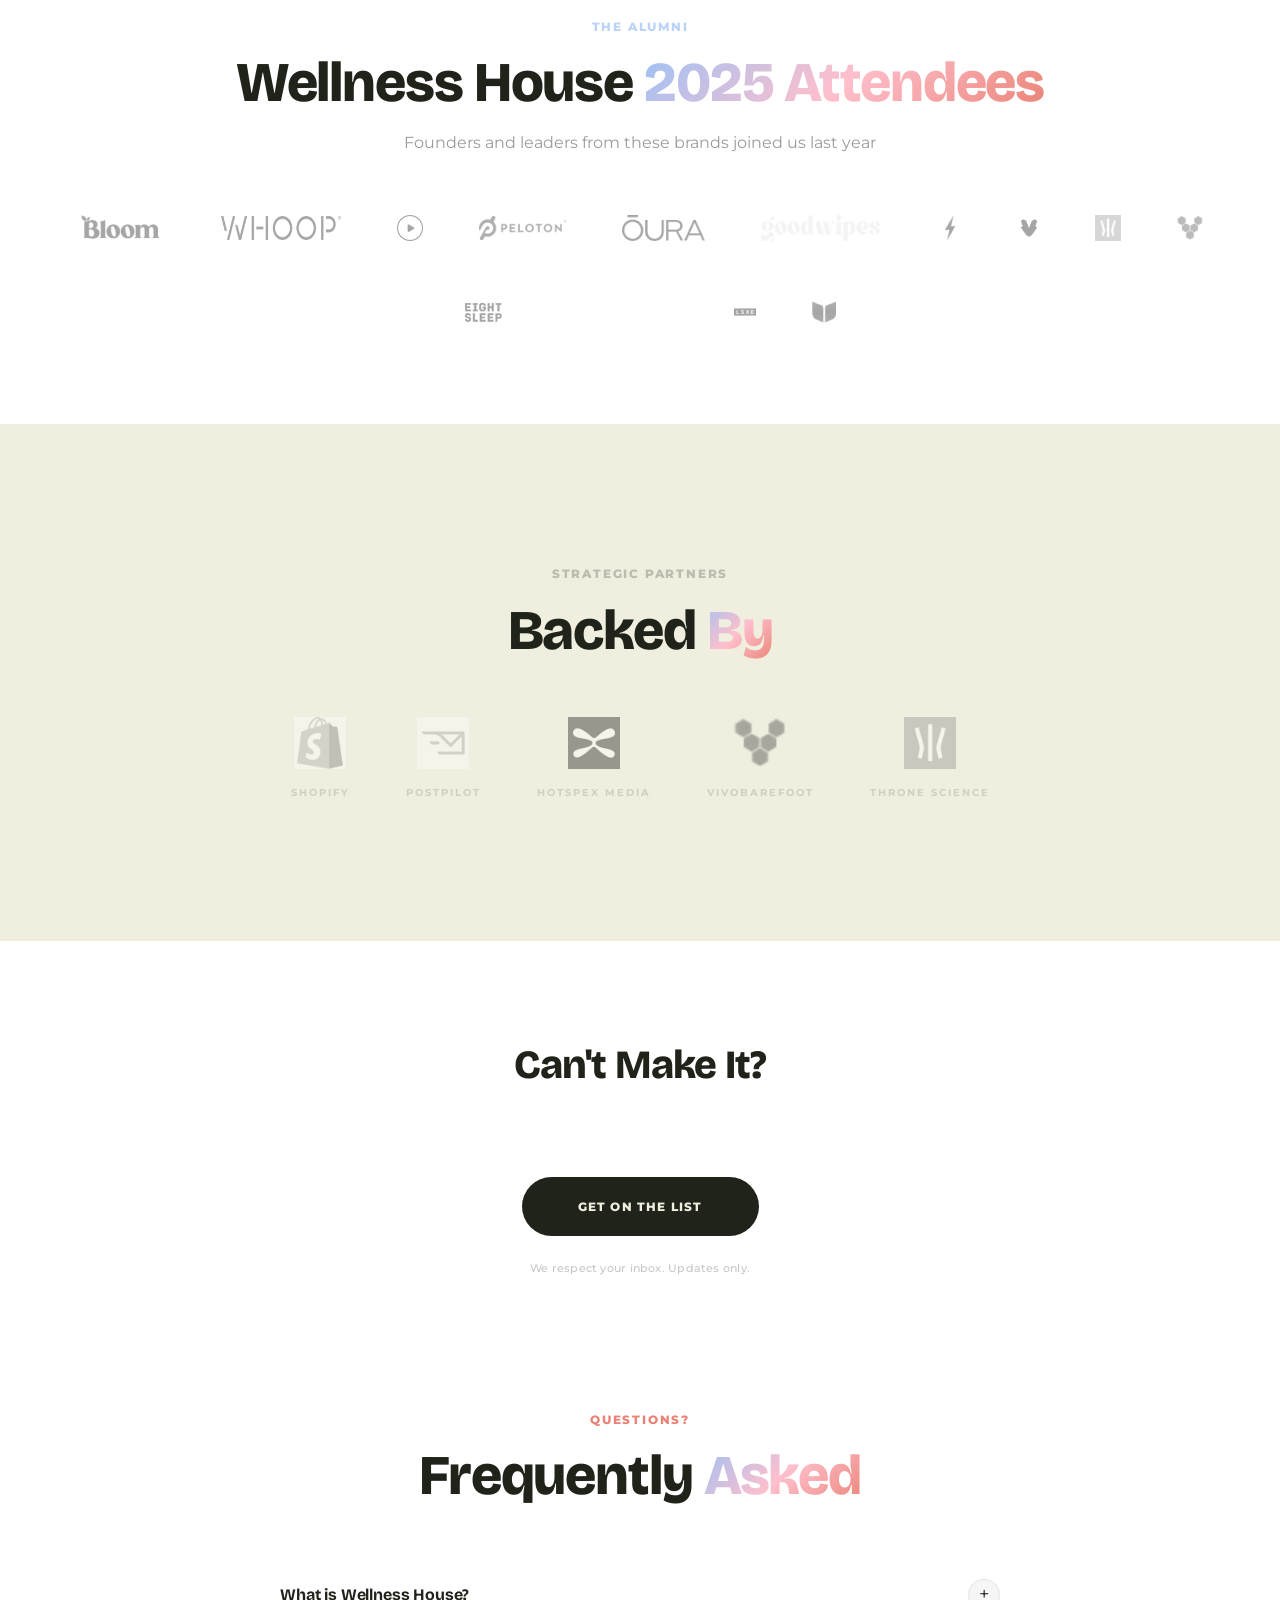
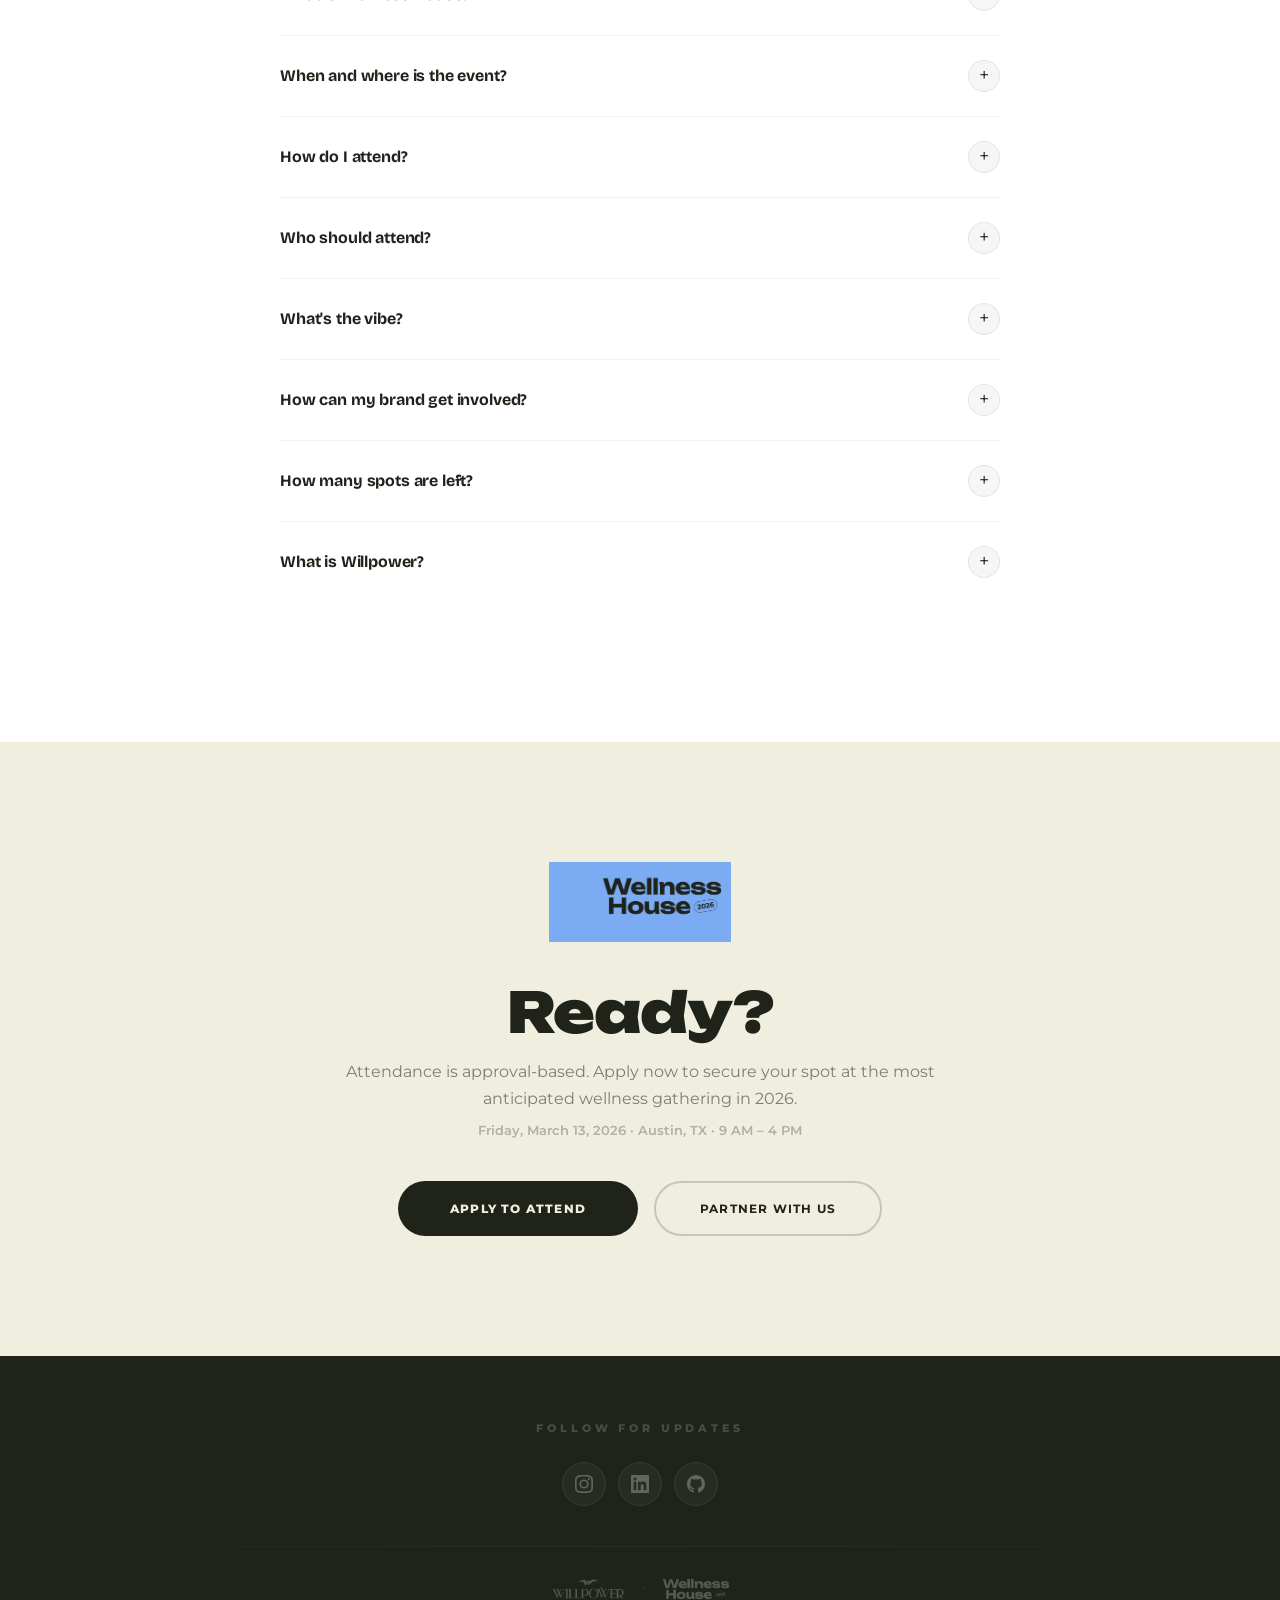
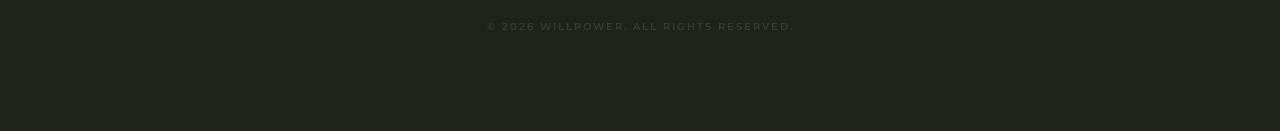
==== commit 300a1229: "feat: pop-up card designs for Run, Rox & Recovery and CPG Comedy Roast schedule items - Featured-run" ====
--- a/index.html
+++ b/index.html
@@ -1215,12 +1215,182 @@
             border-left: 4px solid #EA8376;
         }
         /* Panel rows - blue gradient */
-        .schedule-row:not(.highlight) {
+        .schedule-row:not(.highlight):not(.featured-run):not(.featured-comedy) {
             border-left: 4px solid #9DC1F6;
         }
         /* Social rows */
         .schedule-row:last-child {
             border-left: 4px solid #FFBFCC;
+        }
+
+        /* ── Featured Pop-Up Cards ── */
+        .schedule-row.featured-run,
+        .schedule-row.featured-comedy {
+            position: relative;
+            border-radius: 24px;
+            padding: 44px 40px;
+            margin-bottom: 28px;
+            box-shadow: 0 8px 32px rgba(0,0,0,0.07), 0 2px 8px rgba(0,0,0,0.04);
+            border: none;
+            overflow: hidden;
+            z-index: 1;
+        }
+
+        /* ── Run, Rox & Recovery ── */
+        .schedule-row.featured-run {
+            background: linear-gradient(135deg, rgba(157,193,246,0.18) 0%, rgba(157,193,246,0.04) 60%, #fff 100%);
+            border-left: 7px solid #9DC1F6 !important;
+        }
+        .schedule-row.featured-run::before {
+            content: '';
+            position: absolute;
+            top: 0; left: 0; right: 0;
+            height: 5px;
+            background: linear-gradient(90deg, #9DC1F6 0%, rgba(157,193,246,0.2) 100%);
+            border-radius: 24px 24px 0 0;
+        }
+        .schedule-row.featured-run::after {
+            content: '🏃‍♂️';
+            position: absolute;
+            top: 20px; right: 28px;
+            font-size: 48px;
+            opacity: 0.12;
+            z-index: 0;
+            pointer-events: none;
+        }
+        .schedule-row.featured-run .featured-badge {
+            display: inline-flex;
+            align-items: center;
+            gap: 8px;
+            padding: 9px 22px;
+            background: rgba(157,193,246,0.2);
+            border: 1px solid rgba(157,193,246,0.35);
+            border-radius: 999px;
+            font-family: 'Montserrat', sans-serif;
+            font-size: 13px;
+            font-weight: 800;
+            color: #5a9af0;
+            text-transform: uppercase;
+            letter-spacing: 0.1em;
+            margin-bottom: 14px;
+        }
+        .schedule-row.featured-run .schedule-time {
+            font-size: 28px !important;
+        }
+        .schedule-row.featured-run .schedule-content h3 {
+            font-size: 30px !important;
+            font-weight: 900 !important;
+            letter-spacing: -0.02em !important;
+            margin-bottom: 14px !important;
+        }
+        .schedule-row.featured-run .schedule-content p {
+            font-size: 17px !important;
+            font-weight: 500;
+        }
+
+        /* ── CPG Comedy Roast ── */
+        .schedule-row.featured-comedy {
+            background: linear-gradient(135deg, rgba(255,191,204,0.2) 0%, rgba(255,191,204,0.05) 60%, #fff 100%);
+            border-left: 7px solid #FFBFCC !important;
+        }
+        .schedule-row.featured-comedy::before {
+            content: '';
+            position: absolute;
+            top: 0; left: 0; right: 0;
+            height: 5px;
+            background: linear-gradient(90deg, #FFBFCC 0%, rgba(255,191,204,0.2) 100%);
+            border-radius: 24px 24px 0 0;
+        }
+        .schedule-row.featured-comedy::after {
+            content: '🎤';
+            position: absolute;
+            top: 20px; right: 28px;
+            font-size: 48px;
+            opacity: 0.12;
+            z-index: 0;
+            pointer-events: none;
+            transform: rotate(-8deg);
+        }
+        .schedule-row.featured-comedy .featured-badge {
+            display: inline-flex;
+            align-items: center;
+            gap: 8px;
+            padding: 9px 22px;
+            background: rgba(255,191,204,0.25);
+            border: 1px solid rgba(255,191,204,0.45);
+            border-radius: 999px;
+            font-family: 'Montserrat', sans-serif;
+            font-size: 13px;
+            font-weight: 800;
+            color: #e07a90;
+            text-transform: uppercase;
+            letter-spacing: 0.1em;
+            margin-bottom: 14px;
+        }
+        .schedule-row.featured-comedy .schedule-time {
+            font-size: 28px !important;
+        }
+        .schedule-row.featured-comedy .schedule-content h3 {
+            font-size: 30px !important;
+            font-weight: 900 !important;
+            letter-spacing: -0.02em !important;
+            margin-bottom: 14px !important;
+        }
+        .schedule-row.featured-comedy .schedule-content p {
+            font-size: 17px !important;
+            font-weight: 500;
+        }
+        .schedule-row.featured-comedy .comedians-callout {
+            display: inline-flex;
+            align-items: center;
+            gap: 6px;
+            padding: 8px 20px;
+            background: rgba(255,191,204,0.18);
+            border: 1px solid rgba(255,191,204,0.35);
+            border-radius: 999px;
+            font-family: 'Unbounded', sans-serif;
+            font-size: 14px;
+            font-weight: 700;
+            color: #EA8376;
+            letter-spacing: 0.02em;
+        }
+
+        /* Featured cards hover */
+        .schedule-row.featured-run:hover,
+        .schedule-row.featured-comedy:hover {
+            box-shadow: 0 12px 40px rgba(0,0,0,0.1), 0 4px 12px rgba(0,0,0,0.05);
+        }
+
+        /* Mobile featured cards */
+        @media (max-width: 768px) {
+            .schedule-row.featured-run,
+            .schedule-row.featured-comedy {
+                padding: 28px 20px !important;
+                border-radius: 20px;
+                margin-bottom: 24px;
+            }
+            .schedule-row.featured-run .schedule-time,
+            .schedule-row.featured-comedy .schedule-time {
+                font-size: 22px !important;
+            }
+            .schedule-row.featured-run .schedule-content h3,
+            .schedule-row.featured-comedy .schedule-content h3 {
+                font-size: 24px !important;
+            }
+            .schedule-row.featured-run .schedule-content p,
+            .schedule-row.featured-comedy .schedule-content p {
+                font-size: 15px !important;
+            }
+            .schedule-row.featured-run::after,
+            .schedule-row.featured-comedy::after {
+                font-size: 36px;
+                top: 14px; right: 16px;
+            }
+            .schedule-row.featured-run .featured-badge,
+            .schedule-row.featured-comedy .featured-badge {
+                font-size: 11px;
+                padding: 7px 16px;
+            }
         }
         .schedule-time {
             font-size: 24px;
@@ -2590,10 +2760,10 @@
                 <!-- ═══════════════════════════════════════════════════════════
                      9:00 AM — RUN, ROX & RECOVERY (HIGHLIGHT EXPERIENCE)
                      ═══════════════════════════════════════════════════════════ -->
-                <div class="schedule-row" style="border-left: 4px solid #9DC1F6;">
+                <div class="schedule-row featured-run">
                     <div class="schedule-time" style="color: #9DC1F6;">9:00 AM</div>
                     <div class="schedule-content">
-                        <div style="display:inline-block; padding:5px 12px; background:rgba(157,193,246,0.15); border-radius:999px; font-size:11px; font-weight:700; color:#9DC1F6; text-transform:uppercase; letter-spacing:0.08em; margin-bottom:10px;">🏃 Movement</div>
+                        <div class="featured-badge">🏃 Movement</div>
                         <h3 style="font-family: 'Bricolage Grotesque', sans-serif; font-size: 22px; font-weight: 800; margin-bottom: 10px; line-height: 1.15; letter-spacing: -0.01em;">Run, Rox &amp; Recovery</h3>
                         <p style="font-size: 16px; color: rgba(31, 35, 26, 0.6); margin-bottom: 22px; line-height: 1.65; font-weight: 500;">Community run, HYROX-style workout &amp; recovery with coffee. Led by Eric Hinman, powered by HYROX &amp; LSKD. Recovery by San Antonio Spurs &amp; Kane Footwear.</p>
                         <div class="pill-row" style="gap: 12px;">
@@ -2642,10 +2812,10 @@
                 <!-- ═══════════════════════════════════════════════════════════
                      11:30 AM — CPG COMEDY ROAST (HIGHLIGHT EXPERIENCE)
                      ═══════════════════════════════════════════════════════════ -->
-                <div class="schedule-row" style="border-left: 4px solid #FFBFCC;">
+                <div class="schedule-row featured-comedy">
                     <div class="schedule-time" style="color: #FFBFCC;">11:30 AM</div>
                     <div class="schedule-content">
-                        <div style="display:inline-block; padding:5px 12px; background:rgba(157,193,246,0.15); border-radius:999px; font-size:11px; font-weight:700; color:#FFBFCC; text-transform:uppercase; letter-spacing:0.08em; margin-bottom:10px;">🎤 Experience</div>
+                        <div class="featured-badge">🎤 Experience</div>
                         <h3 style="font-family: 'Bricolage Grotesque', sans-serif; font-size: 22px; font-weight: 800; margin-bottom: 10px; line-height: 1.15; letter-spacing: -0.01em;">CPG Comedy Roast</h3>
                         <p style="font-size: 16px; color: rgba(31, 35, 26, 0.6); margin-bottom: 22px; line-height: 1.65; font-weight: 500;">Wellness founders pitch their products and get roasted by 4 comedians. Midday refuel with a live wellness brand roast you won't forget.</p>
                         <div style="display: flex; align-items: center; gap: 12px; flex-wrap: wrap;">
@@ -2653,7 +2823,7 @@
                             <span style="font-family: 'Montserrat', sans-serif; font-size: 14px; font-weight: 600; color: rgba(31, 35, 26, 0.7);">Jake DeCicco, Super Coffee</span>
                             <img loading="lazy" decoding="async" width="69" height="36" src="img/speakers/steve-tidball.jpg" class="speaker-thumb" alt="Steve Tidball" style="width: 36px; height: 36px; border-radius: 50%; object-fit: cover; border: 2px solid rgba(255,191,204,0.5); box-shadow: 0 2px 8px rgba(0,0,0,0.1); margin-left: 8px;">
                             <span style="font-family: 'Montserrat', sans-serif; font-size: 14px; font-weight: 600; color: rgba(31, 35, 26, 0.7);">Steve Tidball, Vollebak</span>
-                            <span style="font-family: 'Montserrat', sans-serif; font-size: 13px; font-weight: 700; color: rgba(31, 35, 26, 0.5); margin-left: 12px;">+ 4 Comedians</span>
+                            <span class="comedians-callout">🎭 + 4 Comedians</span>
                         </div>
                     </div>
                 </div>
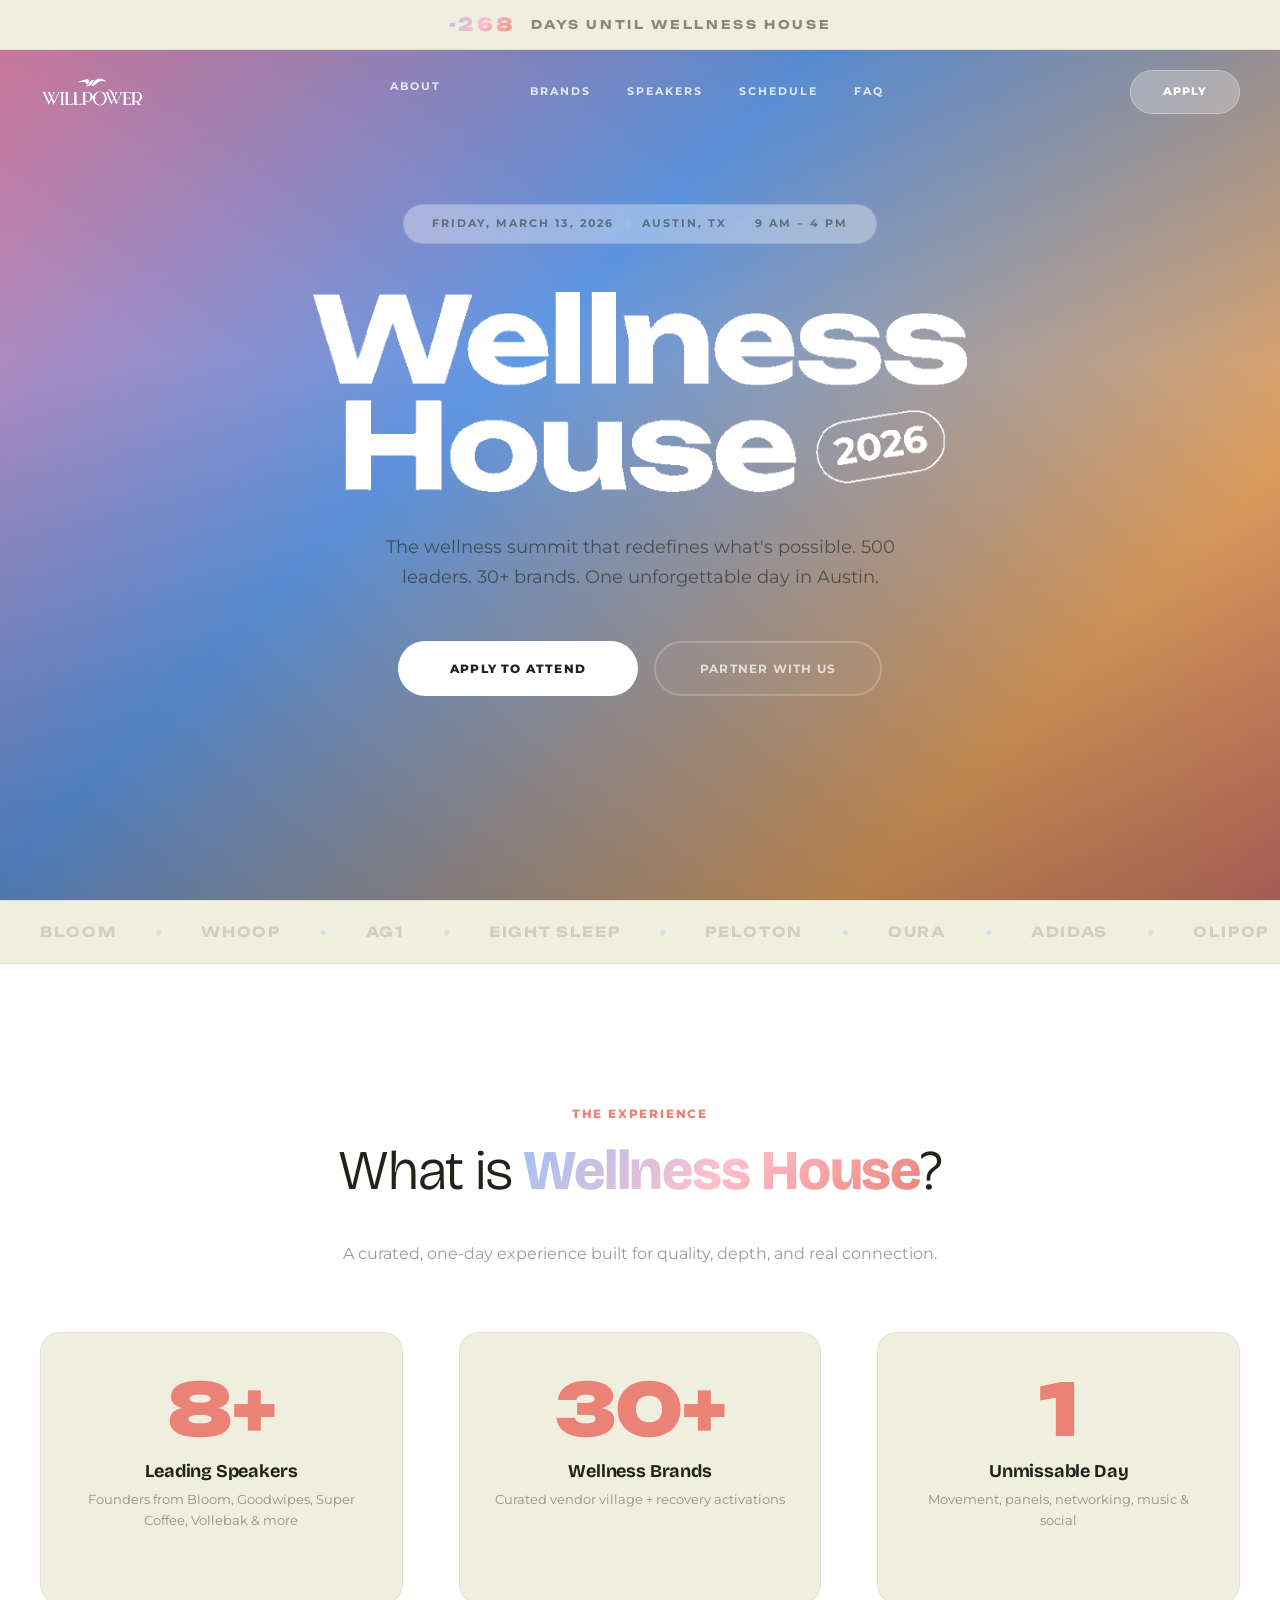
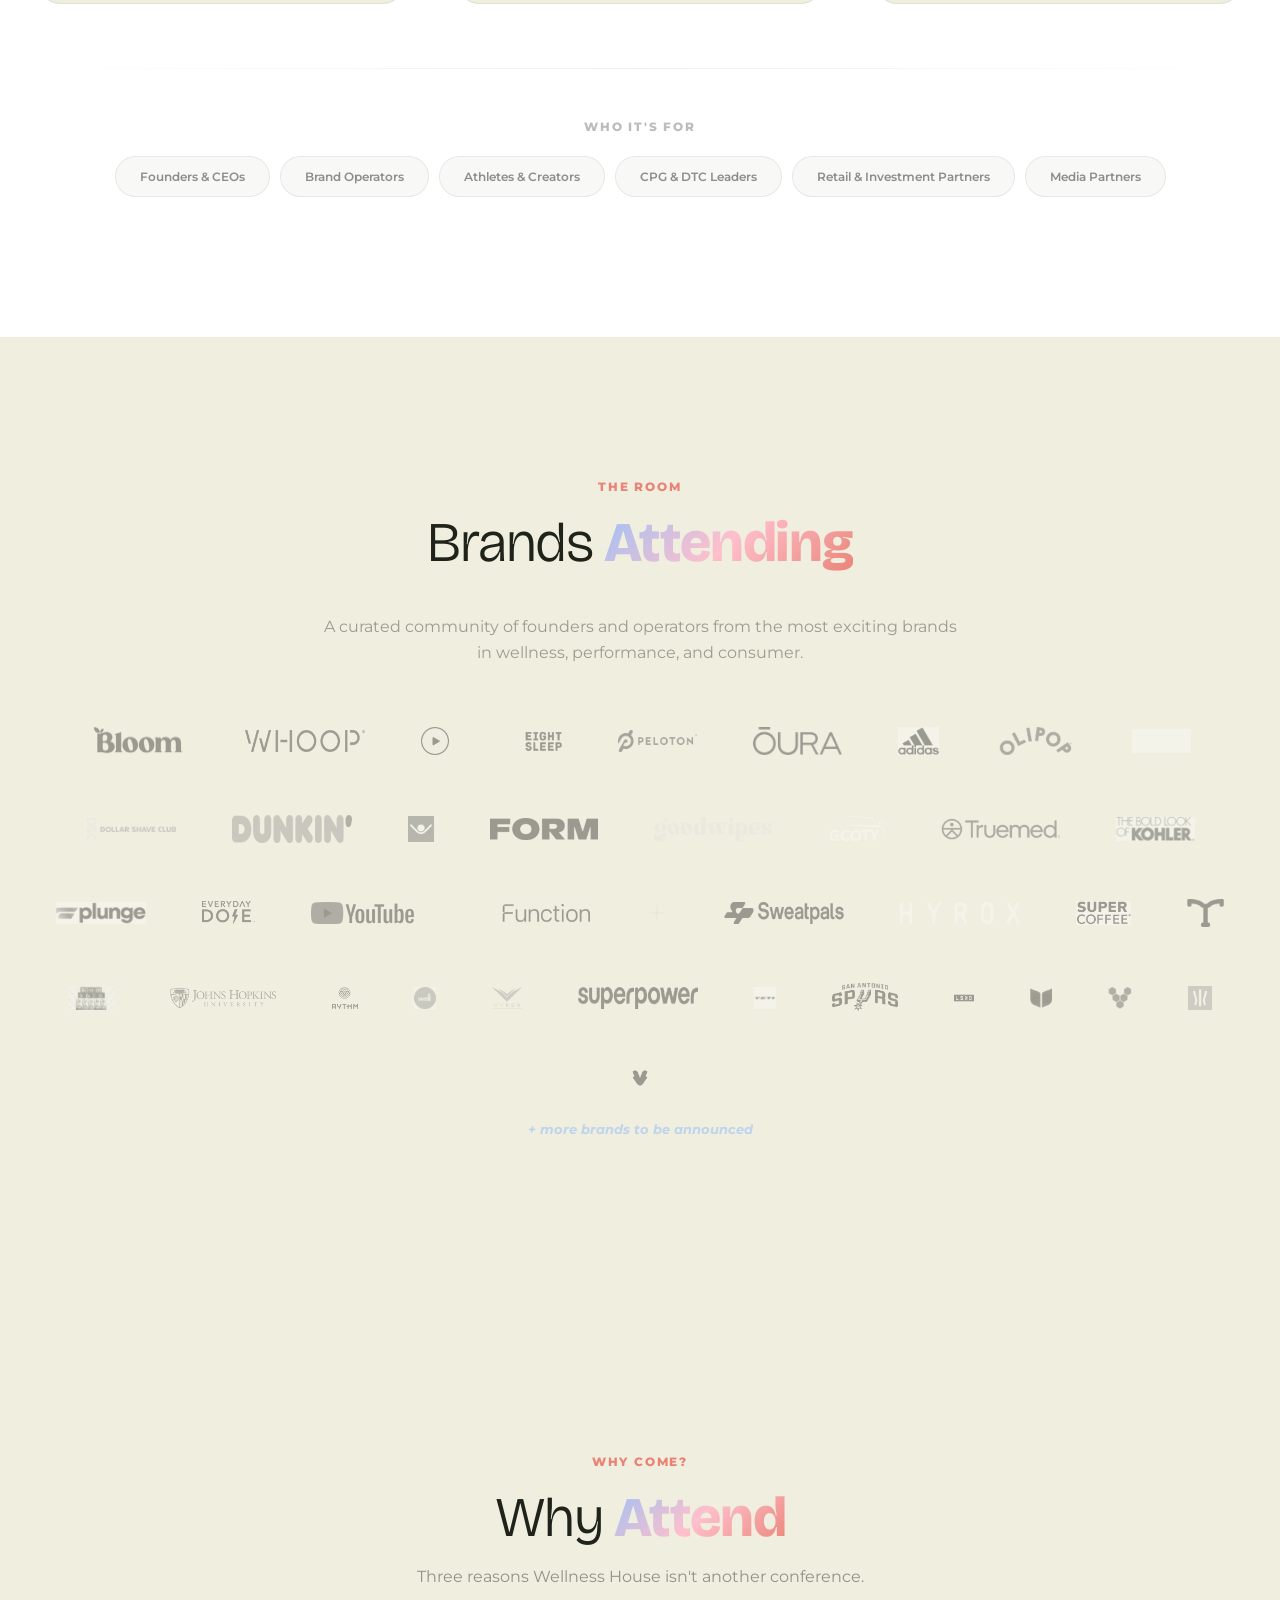
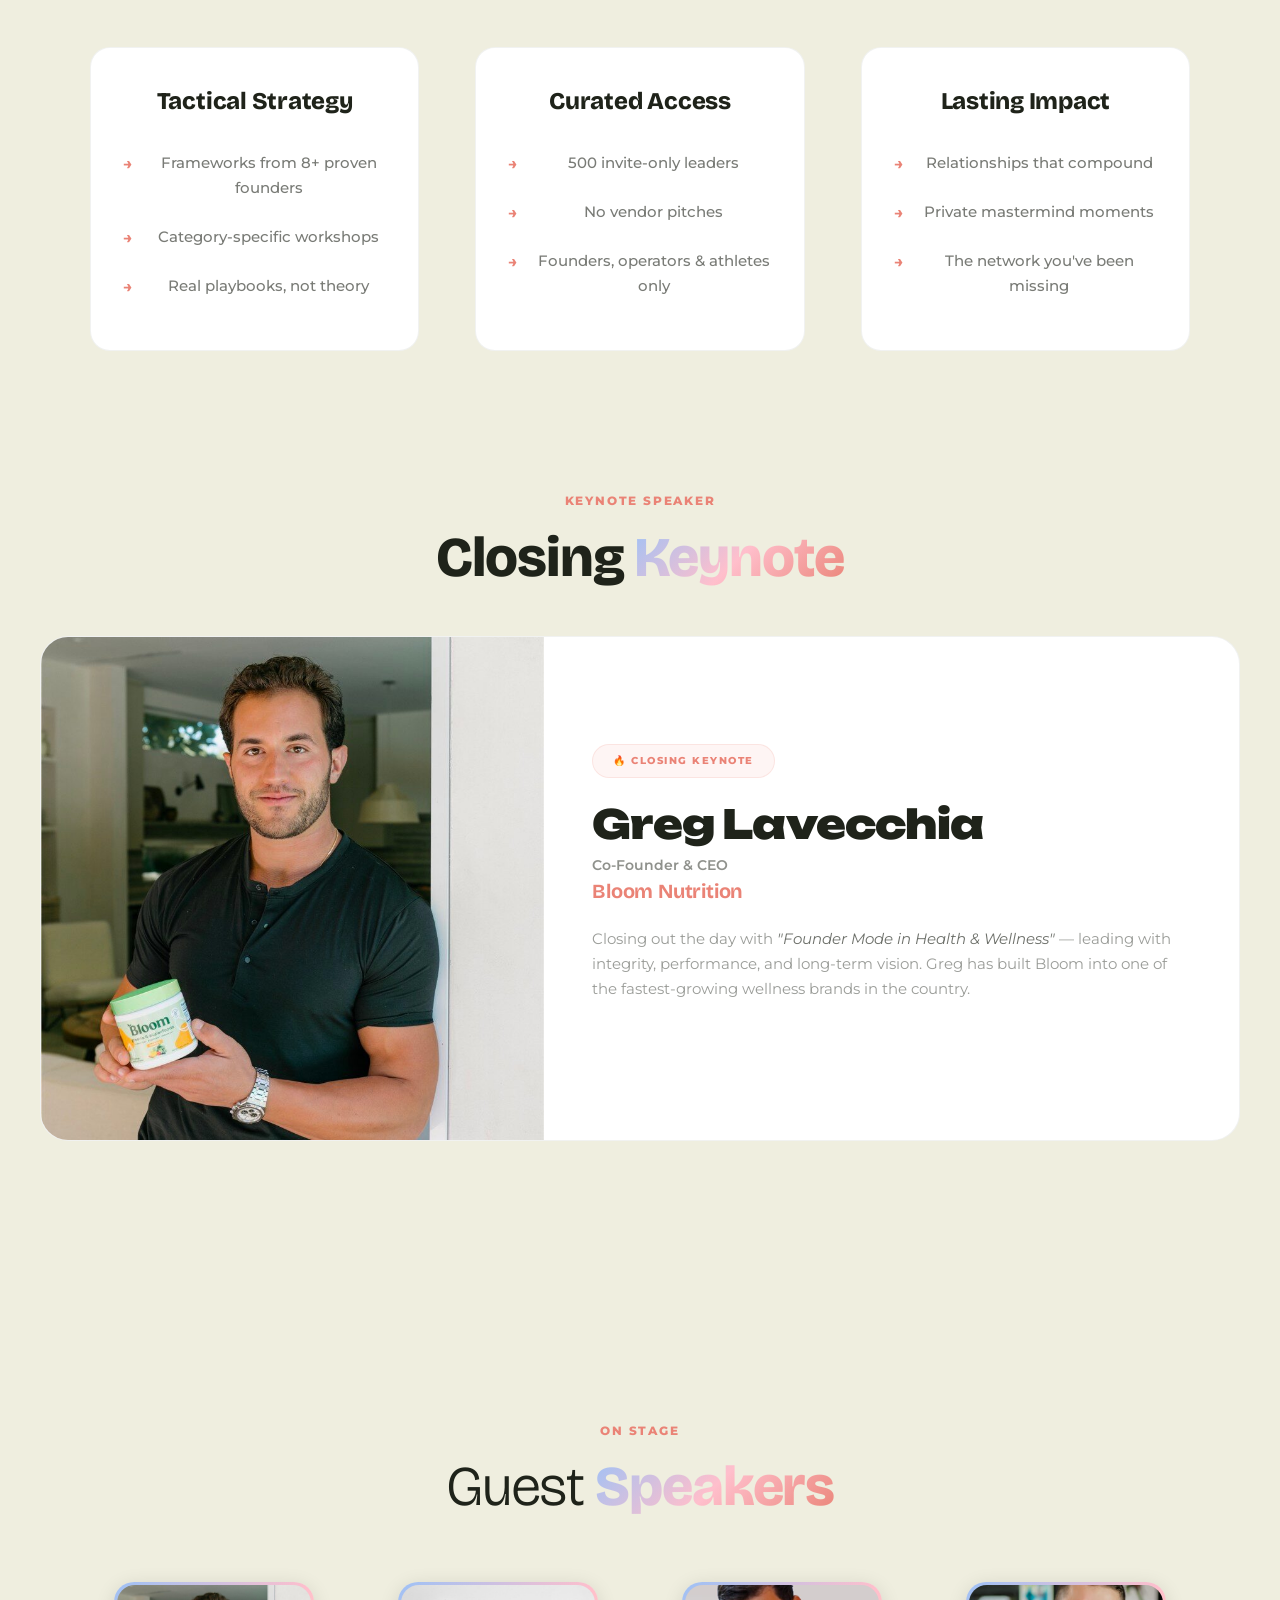
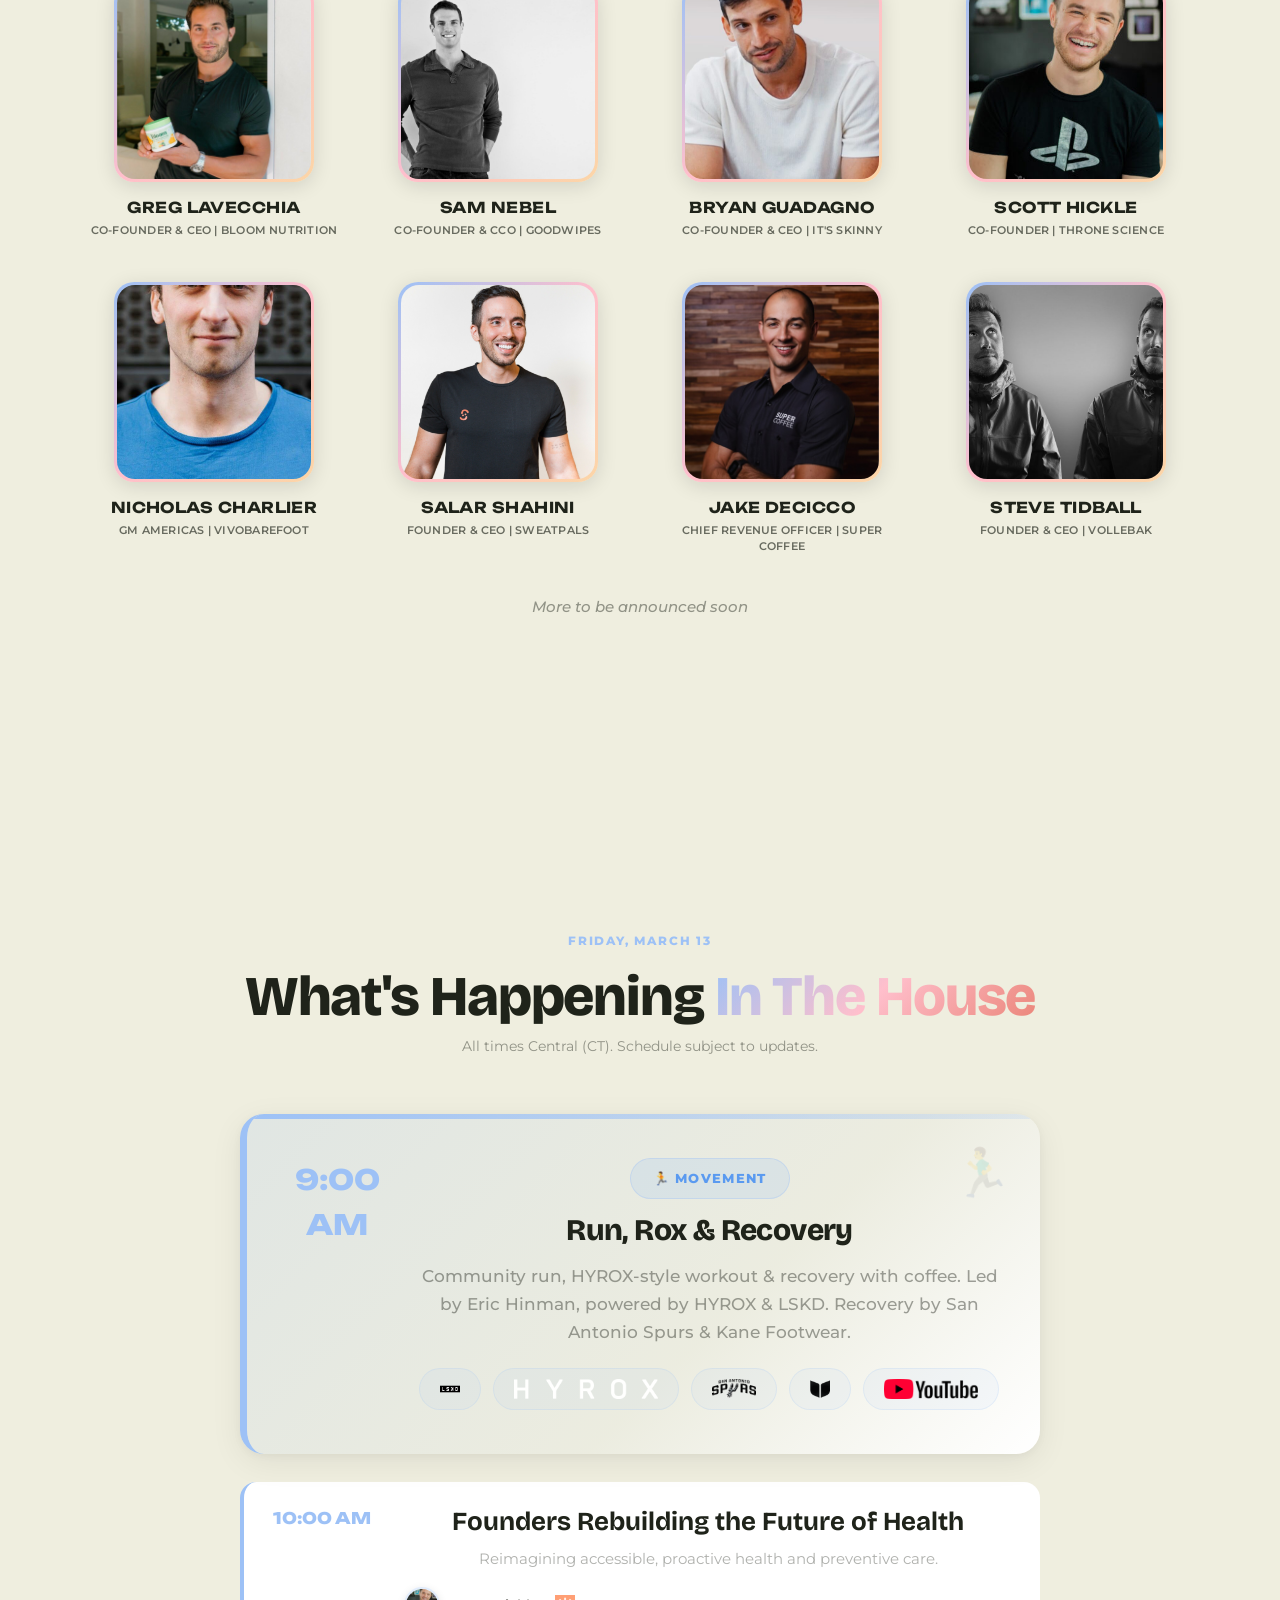
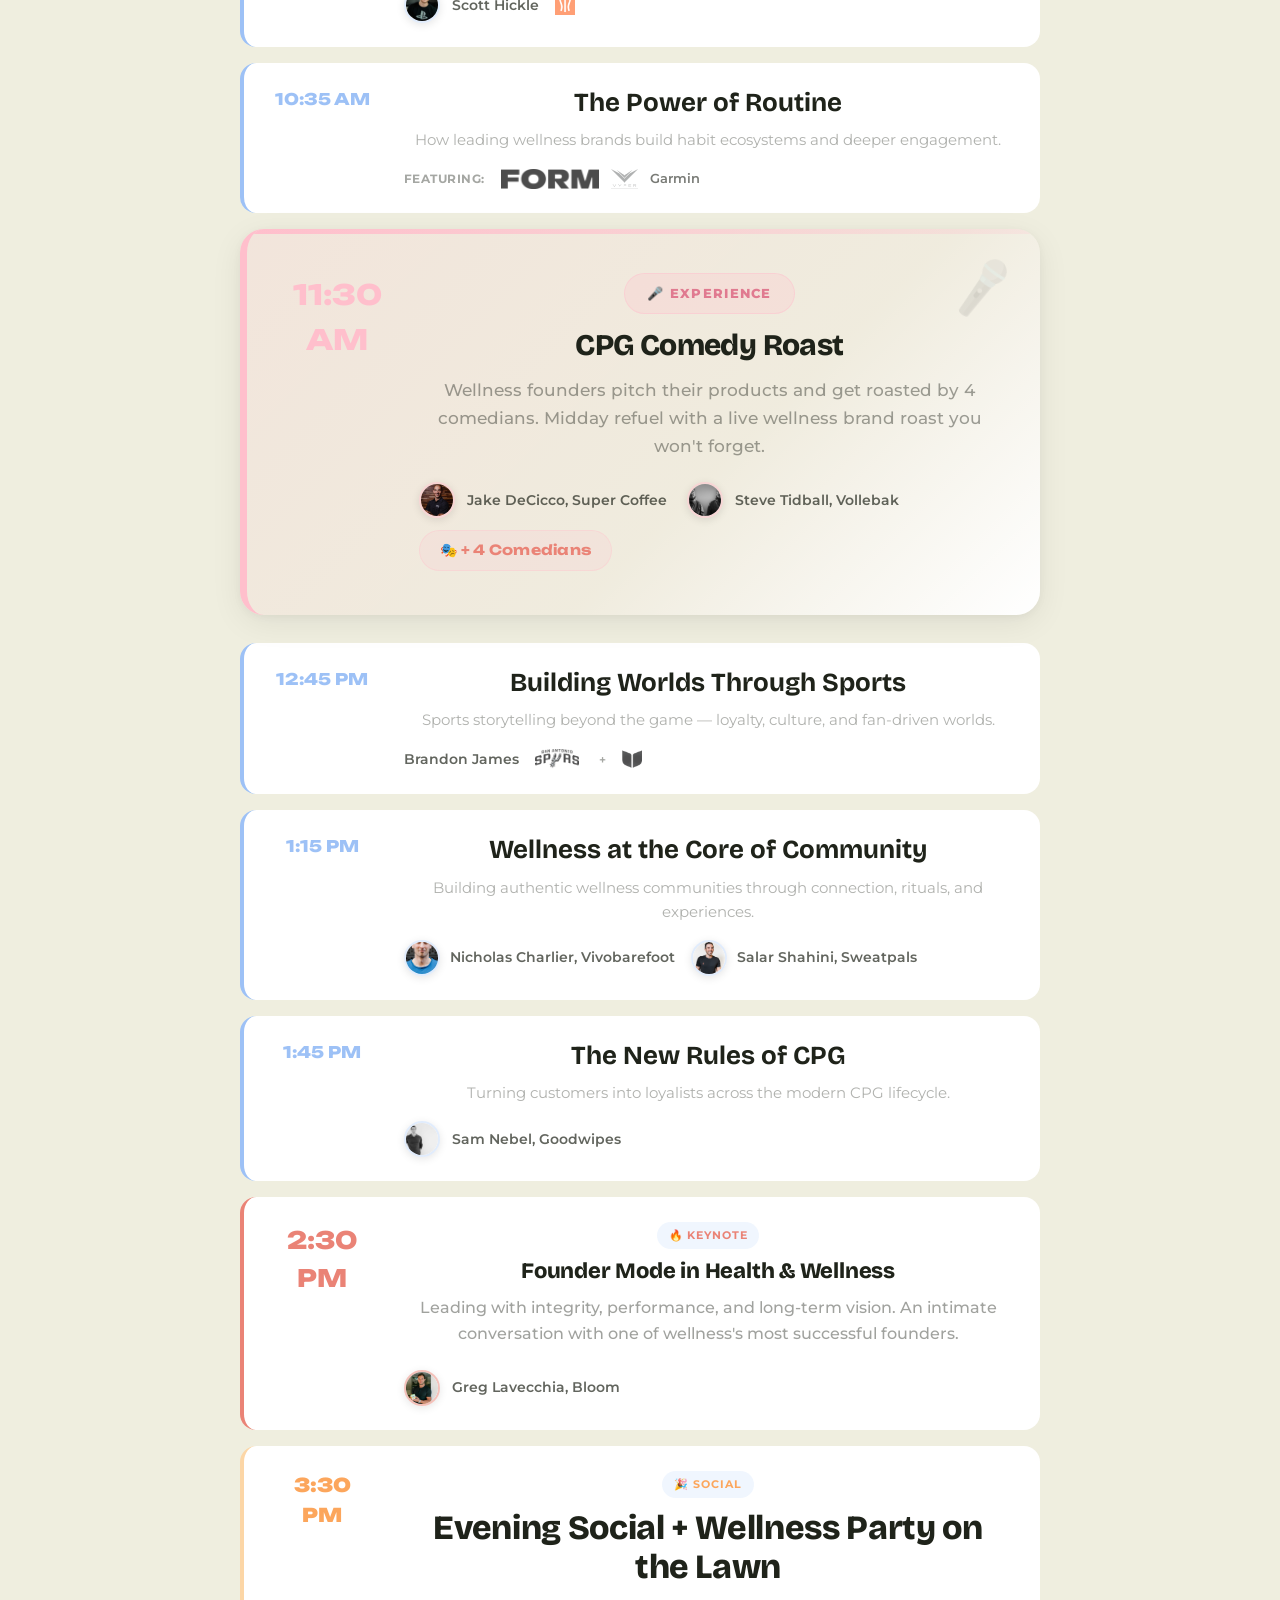
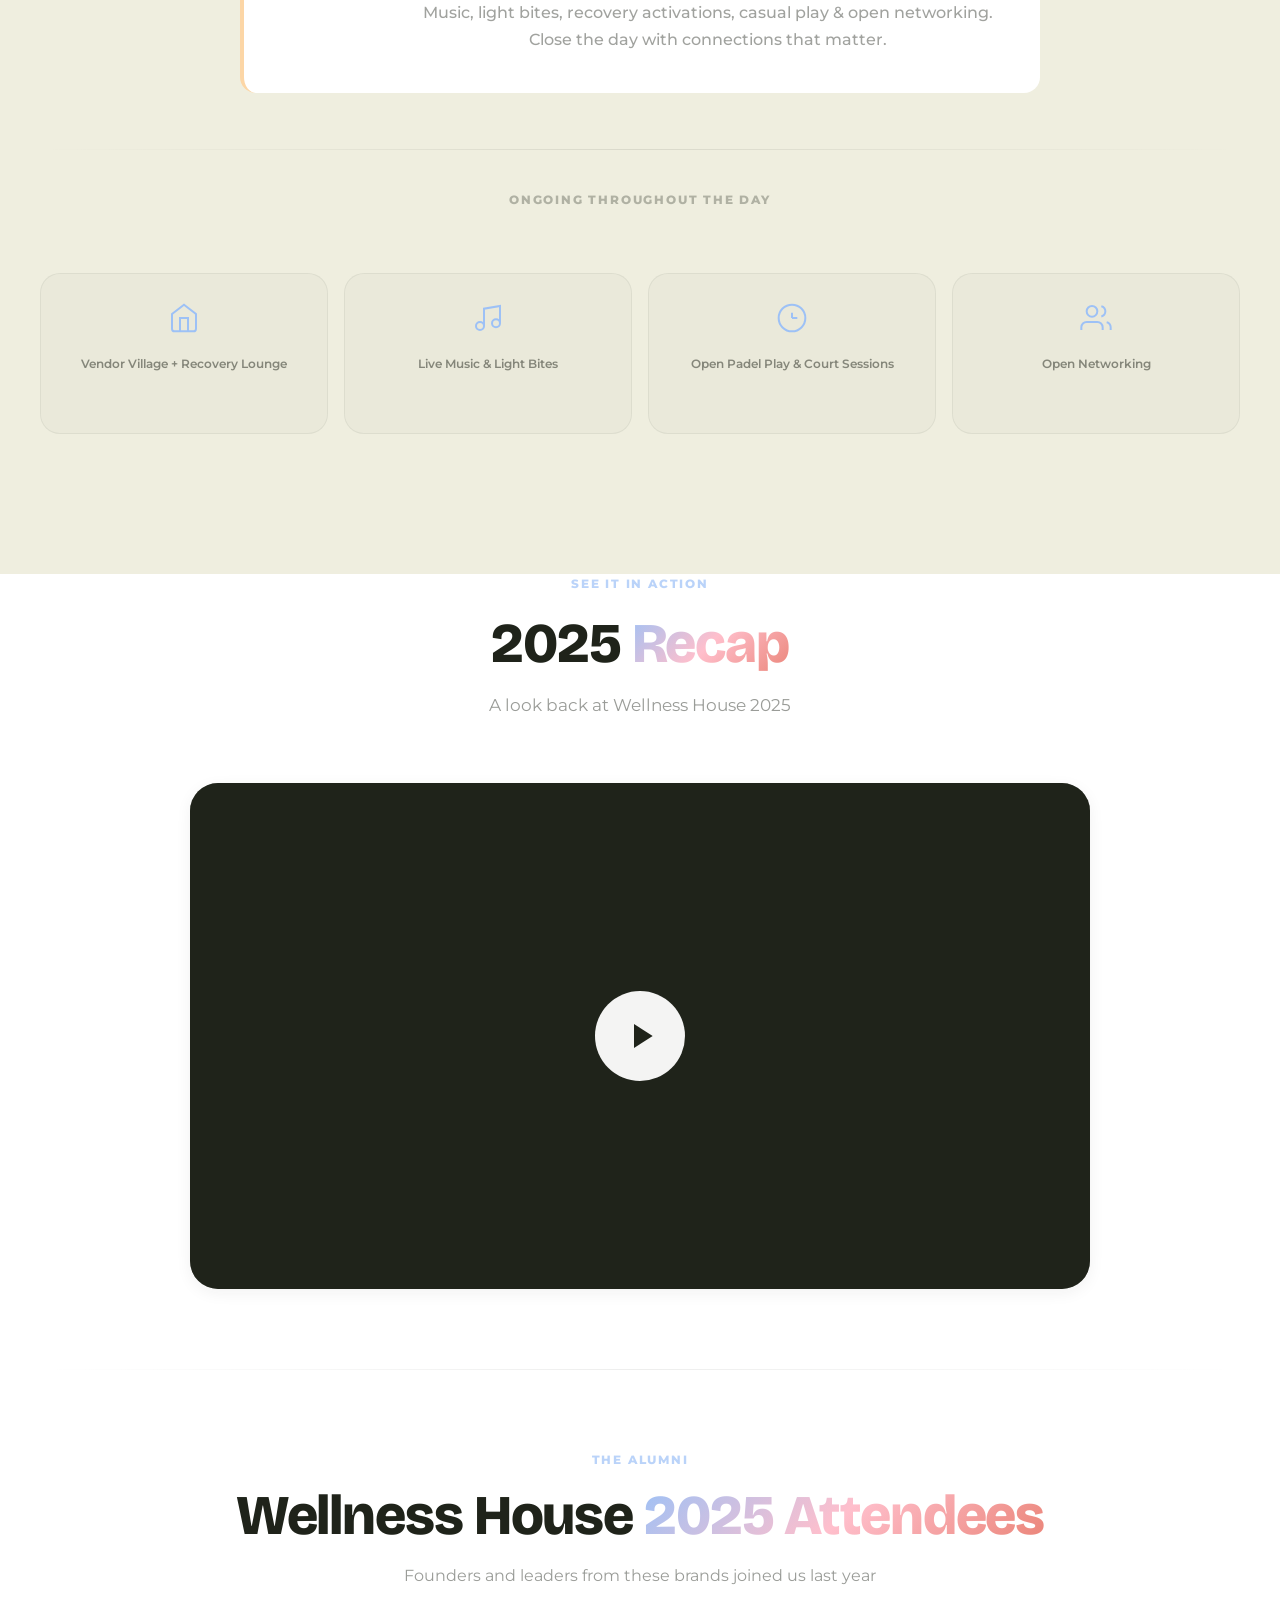
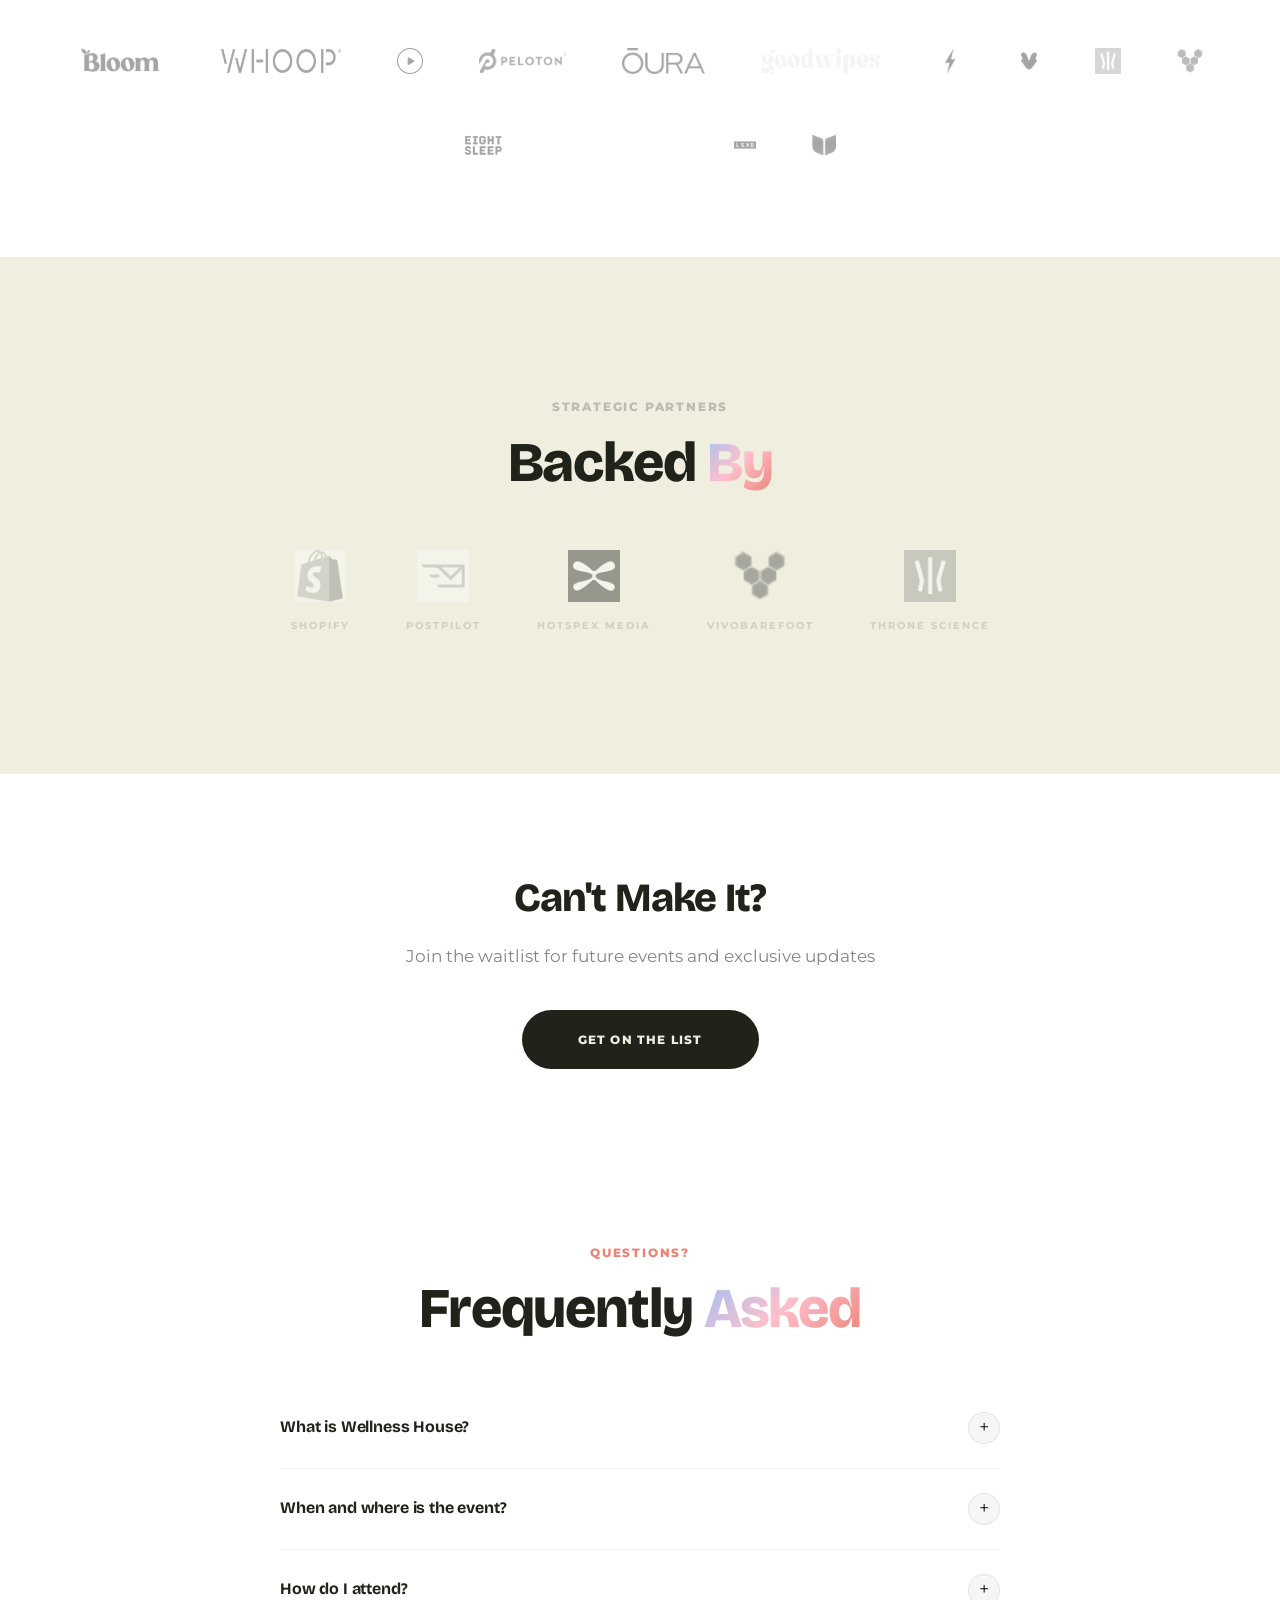
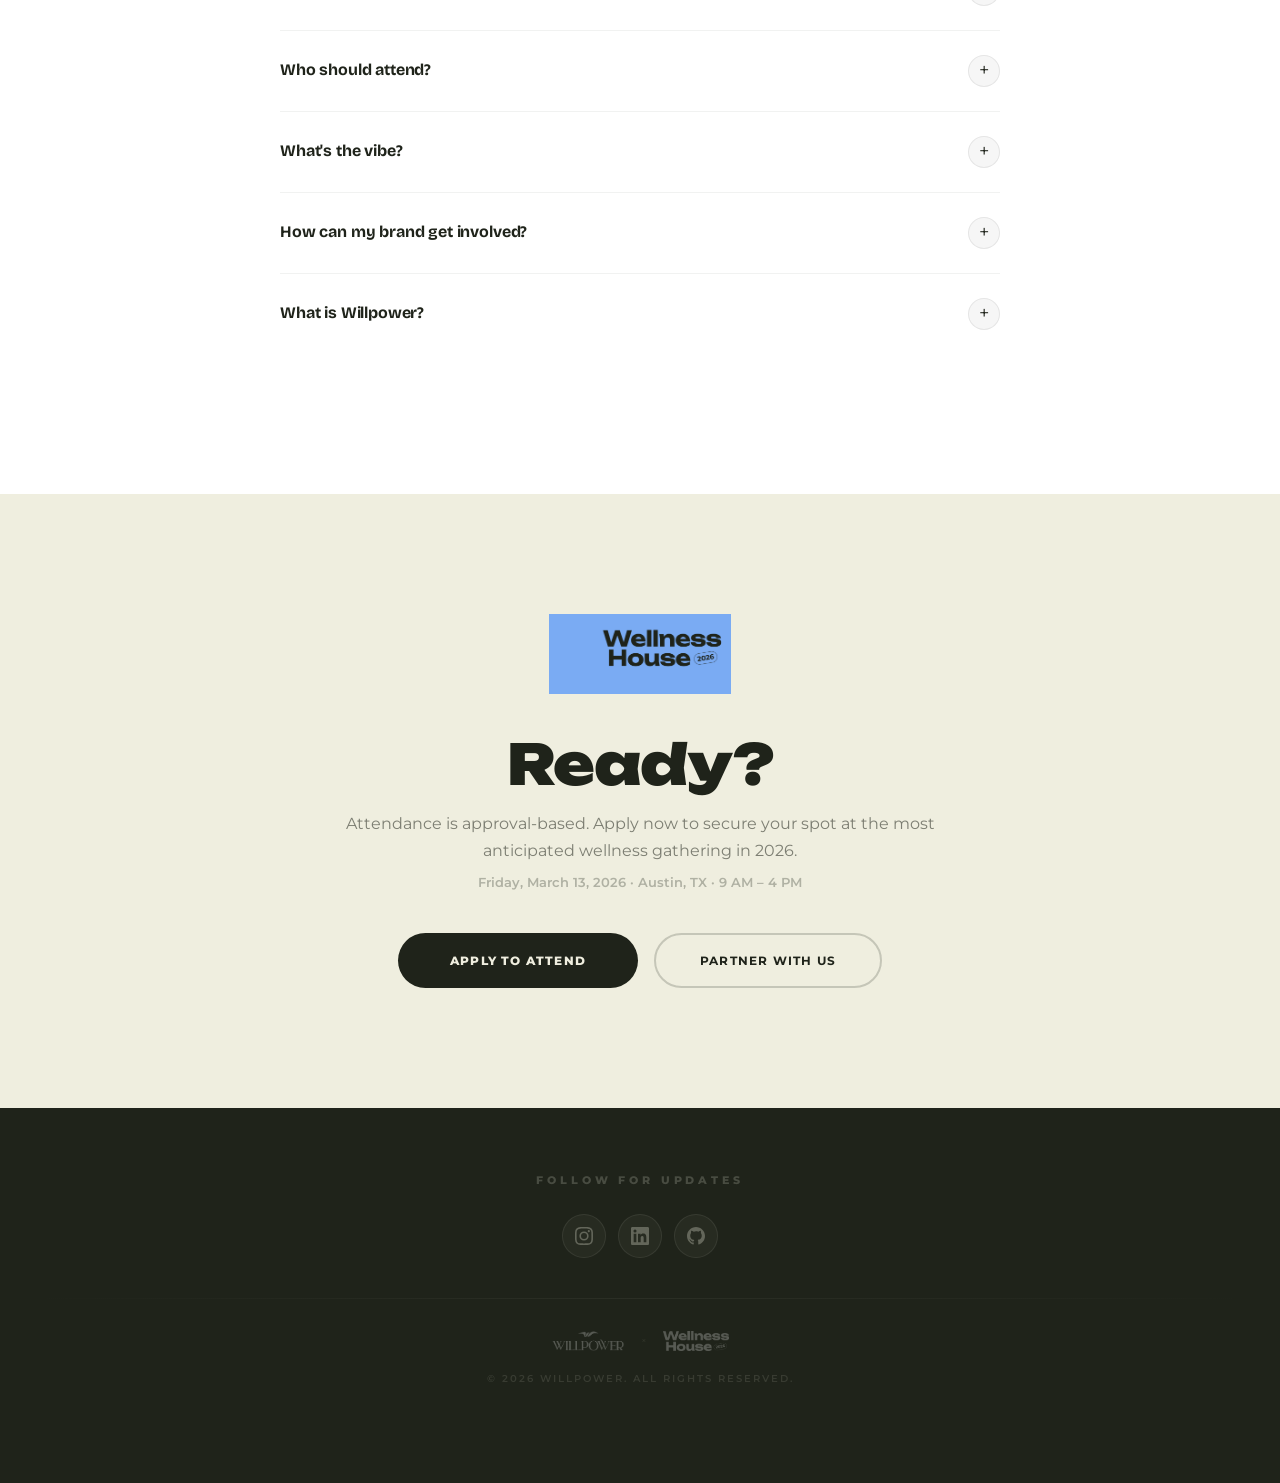
==== commit 0d499239: "Remove pitch-deck stats bar and scarcity FAQ for premium brand restraint - Removed stats bar section" ====
--- a/index.html
+++ b/index.html
@@ -63,7 +63,7 @@
             --bg-light-blue: #F4F8FD;
             --bg-light-pink: #FFF6F8;
             --bg-light-peach: #FFF9F5;
-            --bg-dark: #1F231A;
+            --bg-dark: #1F231A; /* Footer only */
         }
 
         /* ══════════════════════════════════════════════════════════════════
@@ -98,8 +98,8 @@
             top: 0; left: 0; right: 0;
             z-index: 1001;
             height: 50px;
-            background: linear-gradient(135deg, #1F231A 0%, #2a2e23 100%);
-            border-bottom: 1px solid rgba(157, 193, 246, 0.15);
+            background: #EFEEDF;
+            border-bottom: 1px solid rgba(31, 35, 26, 0.08);
             display: flex;
             align-items: center;
             justify-content: center;
@@ -111,7 +111,7 @@
             font-weight: 700;
             letter-spacing: 0.22em;
             text-transform: uppercase;
-            color: rgba(239, 238, 223, 0.85);
+            color: rgba(31, 35, 26, 0.5);
             display: flex;
             align-items: center;
             justify-content: center;
@@ -122,7 +122,7 @@
             font-family: 'Unbounded', sans-serif;
             font-size: 18px;
             font-weight: 900;
-            background: linear-gradient(135deg, #9DC1F6 0%, #FFBFCC 50%, #FCD6A6 100%);
+            background: linear-gradient(135deg, #9DC1F6 0%, #FFBFCC 50%, #EA8376 100%);
             -webkit-background-clip: text;
             -webkit-text-fill-color: transparent;
             background-clip: text;
@@ -161,6 +161,9 @@
         }
         /* Logo swap: light on hero, dark when scrolled */
         .nav-logo-light, .nav-logo-dark { position: absolute; top: 0; left: 0; transition: opacity 0.4s cubic-bezier(0.4, 0, 0.2, 1); }
+        /* Default state: show dark logo, hide light — safe fallback for cream bg */
+        .nav-logo-light { opacity: 0; }
+        .nav-logo-dark  { opacity: 1; }
         .main-nav a:first-child { position: relative; display: block; height: 28px; width: 104px; }
         .main-nav.hero-mode .nav-logo-light { opacity: 1; }
         .main-nav.hero-mode .nav-logo-dark { opacity: 0; }
@@ -546,7 +549,9 @@
            MARQUEE
            ══════════════════════════════════════════════════════════════════ */
         .marquee-section {
-            background: #1F231A;
+            background: #EFEEDF;
+            border-top: 1px solid rgba(31, 35, 26, 0.06);
+            border-bottom: 1px solid rgba(31, 35, 26, 0.06);
             padding: 20px 0;
             overflow: hidden;
             position: relative;
@@ -568,7 +573,7 @@
             font-family: 'Unbounded', sans-serif;
             font-size: 14px;
             font-weight: 700;
-            color: rgba(239, 238, 223, 0.18);
+            color: rgba(31, 35, 26, 0.15);
             text-transform: uppercase;
             letter-spacing: 0.12em;
             transition: color 0.3s cubic-bezier(0.4, 0, 0.2, 1);
@@ -577,7 +582,7 @@
         .marquee-dot {
             width: 5px; height: 5px;
             border-radius: 50%;
-            background: rgba(157, 193, 246, 0.3);
+            background: rgba(157, 193, 246, 0.35);
             flex-shrink: 0;
         }
         @keyframes marquee {
@@ -644,8 +649,8 @@
             overflow: hidden;
         }
         .section-dark {
-            background: #1F231A;
-            color: #EFEEDF;
+            background: #FFFFFF;
+            color: #1F231A;
             position: relative;
             overflow: hidden;
         }
@@ -697,7 +702,7 @@
             grid-template-columns: 1fr 1fr;
             gap: 0;
             margin-bottom: 80px;
-            border: 2px solid rgba(157, 193, 246, 0.15);
+            border: 2px solid rgba(31, 35, 26, 0.08);
             border-radius: 24px;
             overflow: hidden;
         }
@@ -706,11 +711,11 @@
             position: relative;
         }
         .comparison-left {
-            background: rgba(157, 193, 246, 0.04);
-            border-right: 2px solid rgba(157, 193, 246, 0.15);
+            background: rgba(157, 193, 246, 0.06);
+            border-right: 2px solid rgba(31, 35, 26, 0.08);
         }
         .comparison-right {
-            background: rgba(239, 238, 223, 0.02);
+            background: rgba(31, 35, 26, 0.02);
         }
         .comparison-label {
             font-family: 'Montserrat', sans-serif;
@@ -722,7 +727,7 @@
             margin-bottom: 16px;
         }
         .comparison-right .comparison-label {
-            color: rgba(239, 238, 223, 0.25);
+            color: rgba(31, 35, 26, 0.25);
         }
         .comparison-number {
             font-family: 'Unbounded', sans-serif;
@@ -735,19 +740,19 @@
             opacity: 0.95;
         }
         .comparison-right .comparison-number {
-            color: rgba(239, 238, 223, 0.15);
+            color: rgba(31, 35, 26, 0.1);
         }
         .comparison-title {
             font-family: 'Bricolage Grotesque', sans-serif;
             font-size: 32px;
             font-weight: 800;
-            color: #EFEEDF;
+            color: #1F231A;
             margin-bottom: 20px;
             line-height: 1.15;
             letter-spacing: -0.02em;
         }
         .comparison-right .comparison-title {
-            color: rgba(239, 238, 223, 0.4);
+            color: rgba(31, 35, 26, 0.35);
         }
         .comparison-features {
             list-style: none;
@@ -758,9 +763,9 @@
             font-family: 'Montserrat', sans-serif;
             font-size: 15px;
             font-weight: 500;
-            color: rgba(239, 238, 223, 0.65);
+            color: rgba(31, 35, 26, 0.6);
             padding: 12px 0;
-            border-bottom: 1px solid rgba(239, 238, 223, 0.05);
+            border-bottom: 1px solid rgba(31, 35, 26, 0.06);
             display: flex;
             align-items: flex-start;
             gap: 12px;
@@ -774,11 +779,11 @@
             flex-shrink: 0;
         }
         .comparison-right .comparison-features li {
-            color: rgba(239, 238, 223, 0.2);
+            color: rgba(31, 35, 26, 0.2);
         }
         .comparison-right .comparison-features li::before {
             content: '×';
-            color: rgba(239, 238, 223, 0.15);
+            color: rgba(31, 35, 26, 0.15);
         }
 
         /* ══════════════════════════════════════════════════════════════════
@@ -2252,33 +2257,7 @@
         </div>
     </div>
 
-    <!-- ═══════════════════════════════════════════════════════════════════
-         4. STATS BAR
-         ═══════════════════════════════════════════════════════════════════ -->
-    <div class="stats-bar" id="statsBar">
-        <div class="stats-grid">
-            <div class="stat-item reveal">
-                <div class="stat-number" data-target="3">0</div>
-                <div class="stat-label">Annual Event</div>
-            </div>
-            <div class="stat-item reveal delay-1">
-                <div class="stat-number" data-target="4000" data-suffix="+">0</div>
-                <div class="stat-label">Guests &amp; Growing</div>
-            </div>
-            <div class="stat-item reveal delay-2">
-                <div class="stat-number" data-target="30" data-suffix="+">0</div>
-                <div class="stat-label">Top Brands</div>
-            </div>
-            <div class="stat-item reveal delay-3">
-                <div class="stat-number" data-target="1" data-prefix="$" data-suffix="M+">0</div>
-                <div class="stat-label">Revenue Generated</div>
-            </div>
-            <div class="stat-item reveal delay-4">
-                <div class="stat-number" data-target="124">0</div>
-                <div class="stat-label">Applications Received</div>
-            </div>
-        </div>
-    </div>
+    <!-- Stats bar removed — premium restraint over pitch-deck metrics -->
 
     <!-- ═══════════════════════════════════════════════════════════════════
          5. WHAT IS WELLNESS HOUSE (Dark)
@@ -3120,15 +3099,7 @@
                         <p>We collaborate with a select group of brands, speakers, and partners. Interested in sponsorships, programming, or media collaboration? Reach out via the "Partner With Us" button or email <a href="mailto:bill@willpowerhq.com">bill@willpowerhq.com</a>.</p>
                     </div>
                 </div>
-                <div class="faq-item">
-                    <div class="faq-toggle" onclick="toggleFaq(this)">
-                        <h3>How many spots are left?</h3>
-                        <span class="faq-icon">+</span>
-                    </div>
-                    <div class="faq-answer">
-                        <p>We're approaching capacity. With over 120 applications already received and limited space, we recommend applying soon to secure your spot.</p>
-                    </div>
-                </div>
+
                 <div class="faq-item">
                     <div class="faq-toggle" onclick="toggleFaq(this)">
                         <h3>What is Willpower?</h3>
@@ -3295,47 +3266,7 @@
         // ── Low-priority: Defer decorative effects to idle time ──
         (typeof requestIdleCallback === 'function' ? requestIdleCallback : setTimeout)(function() {
             // ── Animated number counters ──
-            var countersAnimated = false;
-            var statsBar = document.getElementById('statsBar');
-            if (statsBar) {
-                var statsObserver = new IntersectionObserver(function(entries) {
-                    entries.forEach(function(entry) {
-                        if (entry.isIntersecting && !countersAnimated) {
-                            countersAnimated = true;
-                            animateCounters();
-                        }
-                    });
-                }, { threshold: 0.3 });
-                statsObserver.observe(statsBar);
-            }
-
-            function animateCounters() {
-                document.querySelectorAll('.stat-number[data-target]').forEach(function(el) {
-                    var target = parseInt(el.dataset.target);
-                    var prefix = el.dataset.prefix || '';
-                    var suffix = el.dataset.suffix || '';
-                    var duration = 2000;
-                    var start = performance.now();
-
-                    function easeOutExpo(t) { return t === 1 ? 1 : 1 - Math.pow(2, -10 * t); }
-
-                    function update(now) {
-                        var elapsed = now - start;
-                        var progress = Math.min(elapsed / duration, 1);
-                        var eased = easeOutExpo(progress);
-                        var current = Math.round(eased * target);
-
-                        if (target >= 1000) {
-                            el.textContent = prefix + current.toLocaleString() + suffix;
-                        } else {
-                            el.textContent = prefix + current + (target === 3 ? 'rd' : '') + suffix;
-                        }
-
-                        if (progress < 1) requestAnimationFrame(update);
-                    }
-                    requestAnimationFrame(update);
-                });
-            }
+
 
             // Parallax blobs removed for simplicity
         });
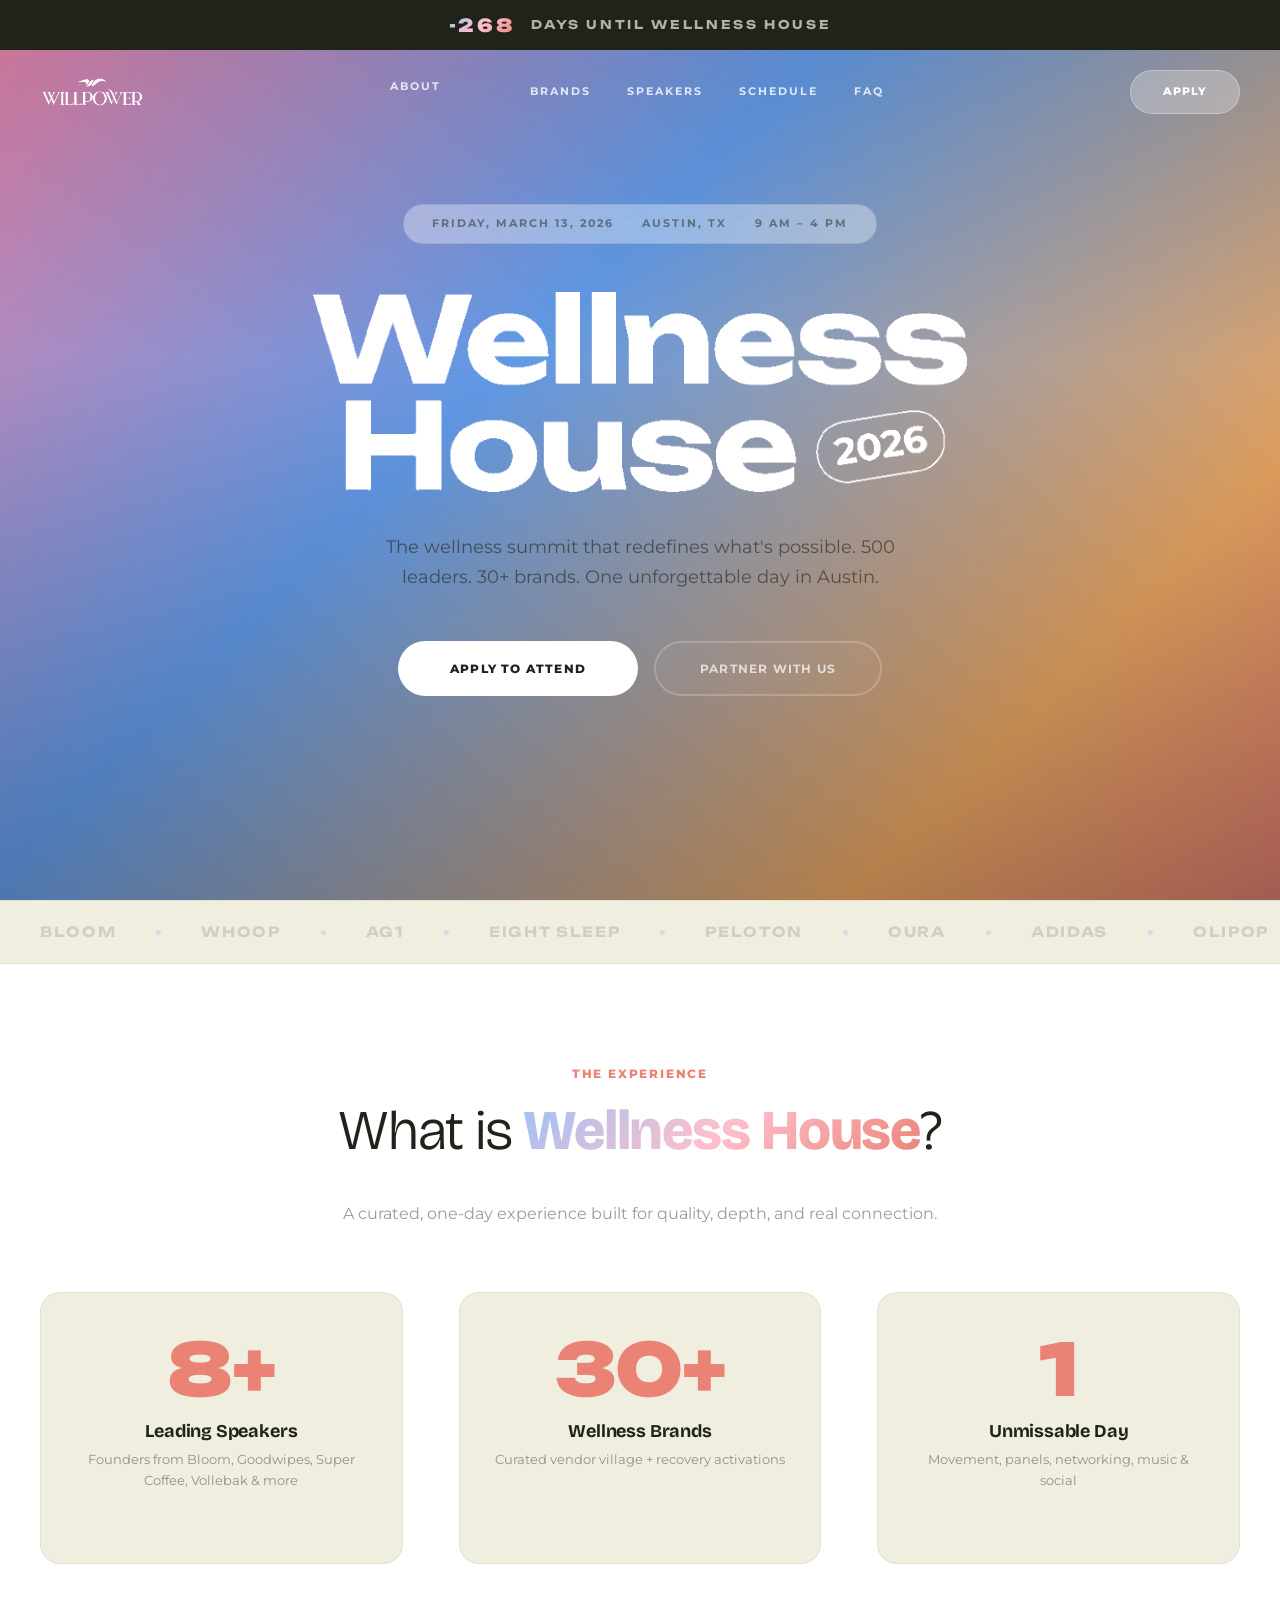
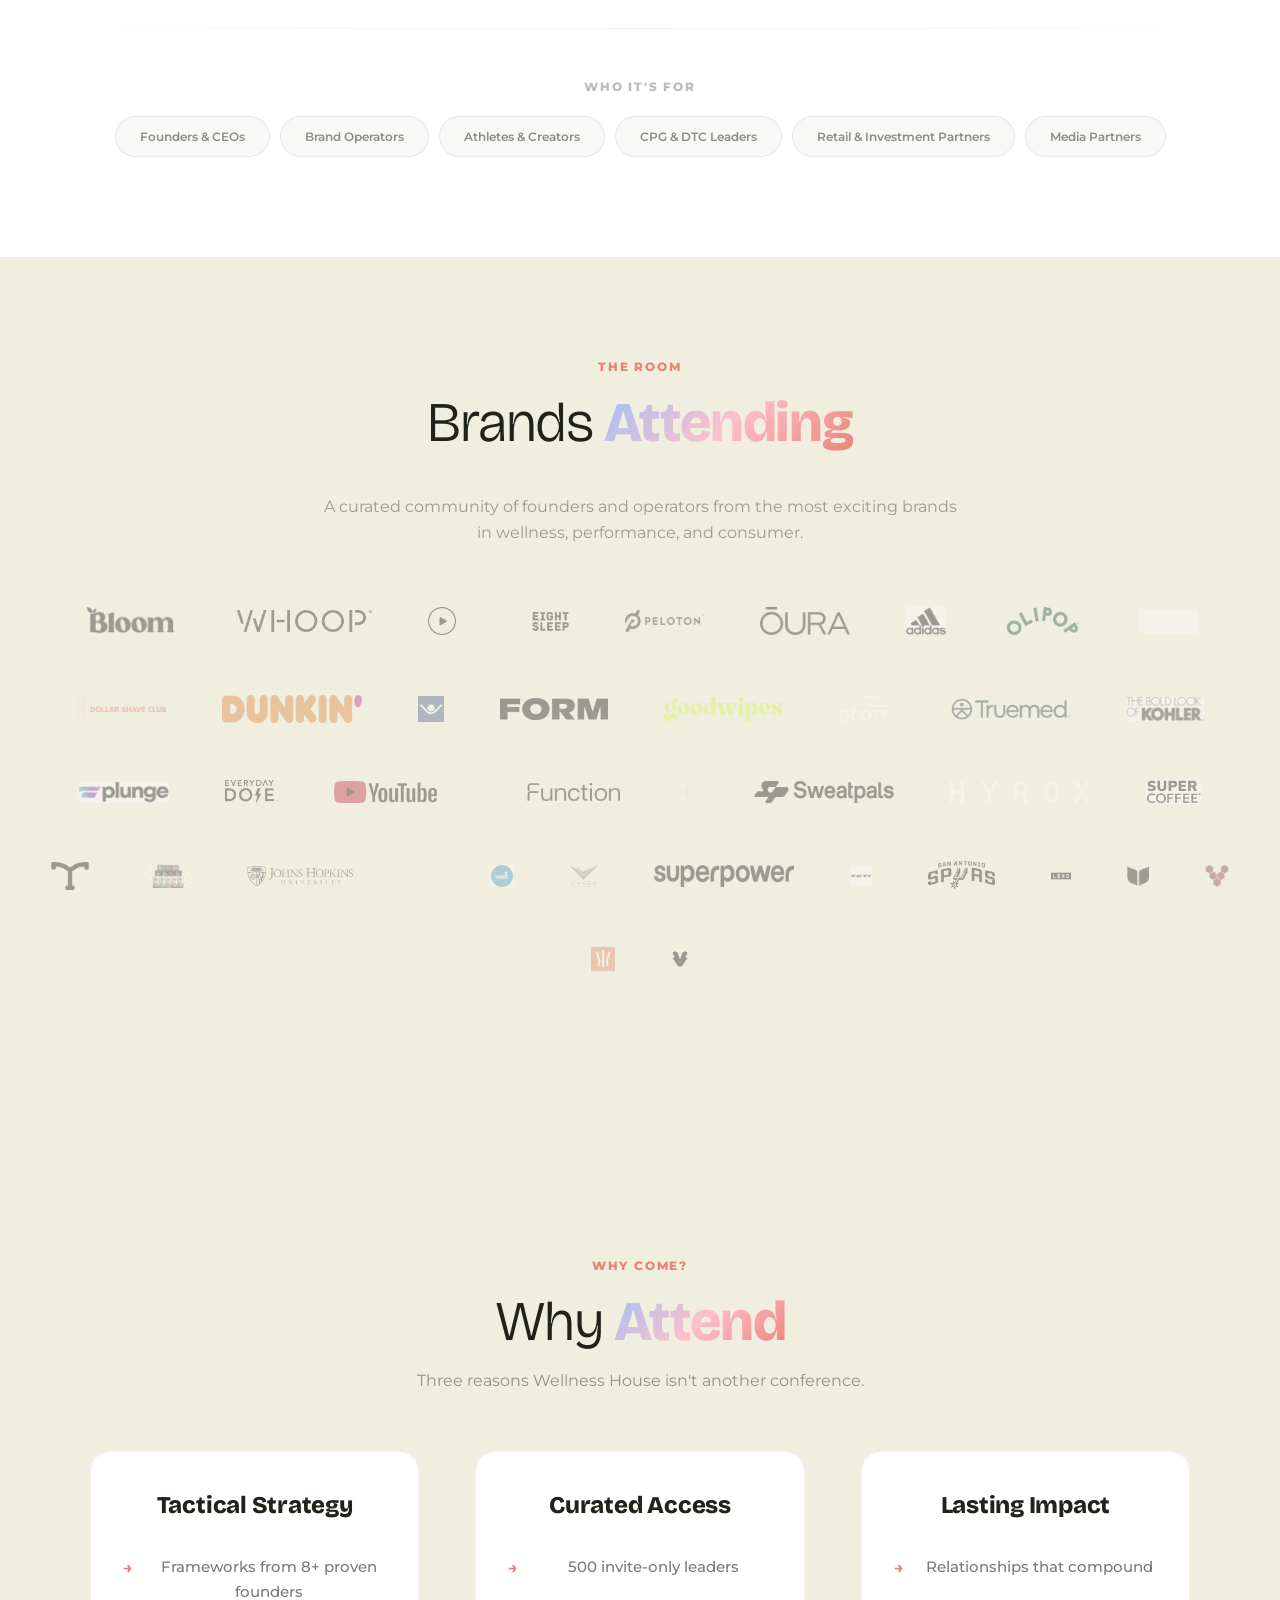
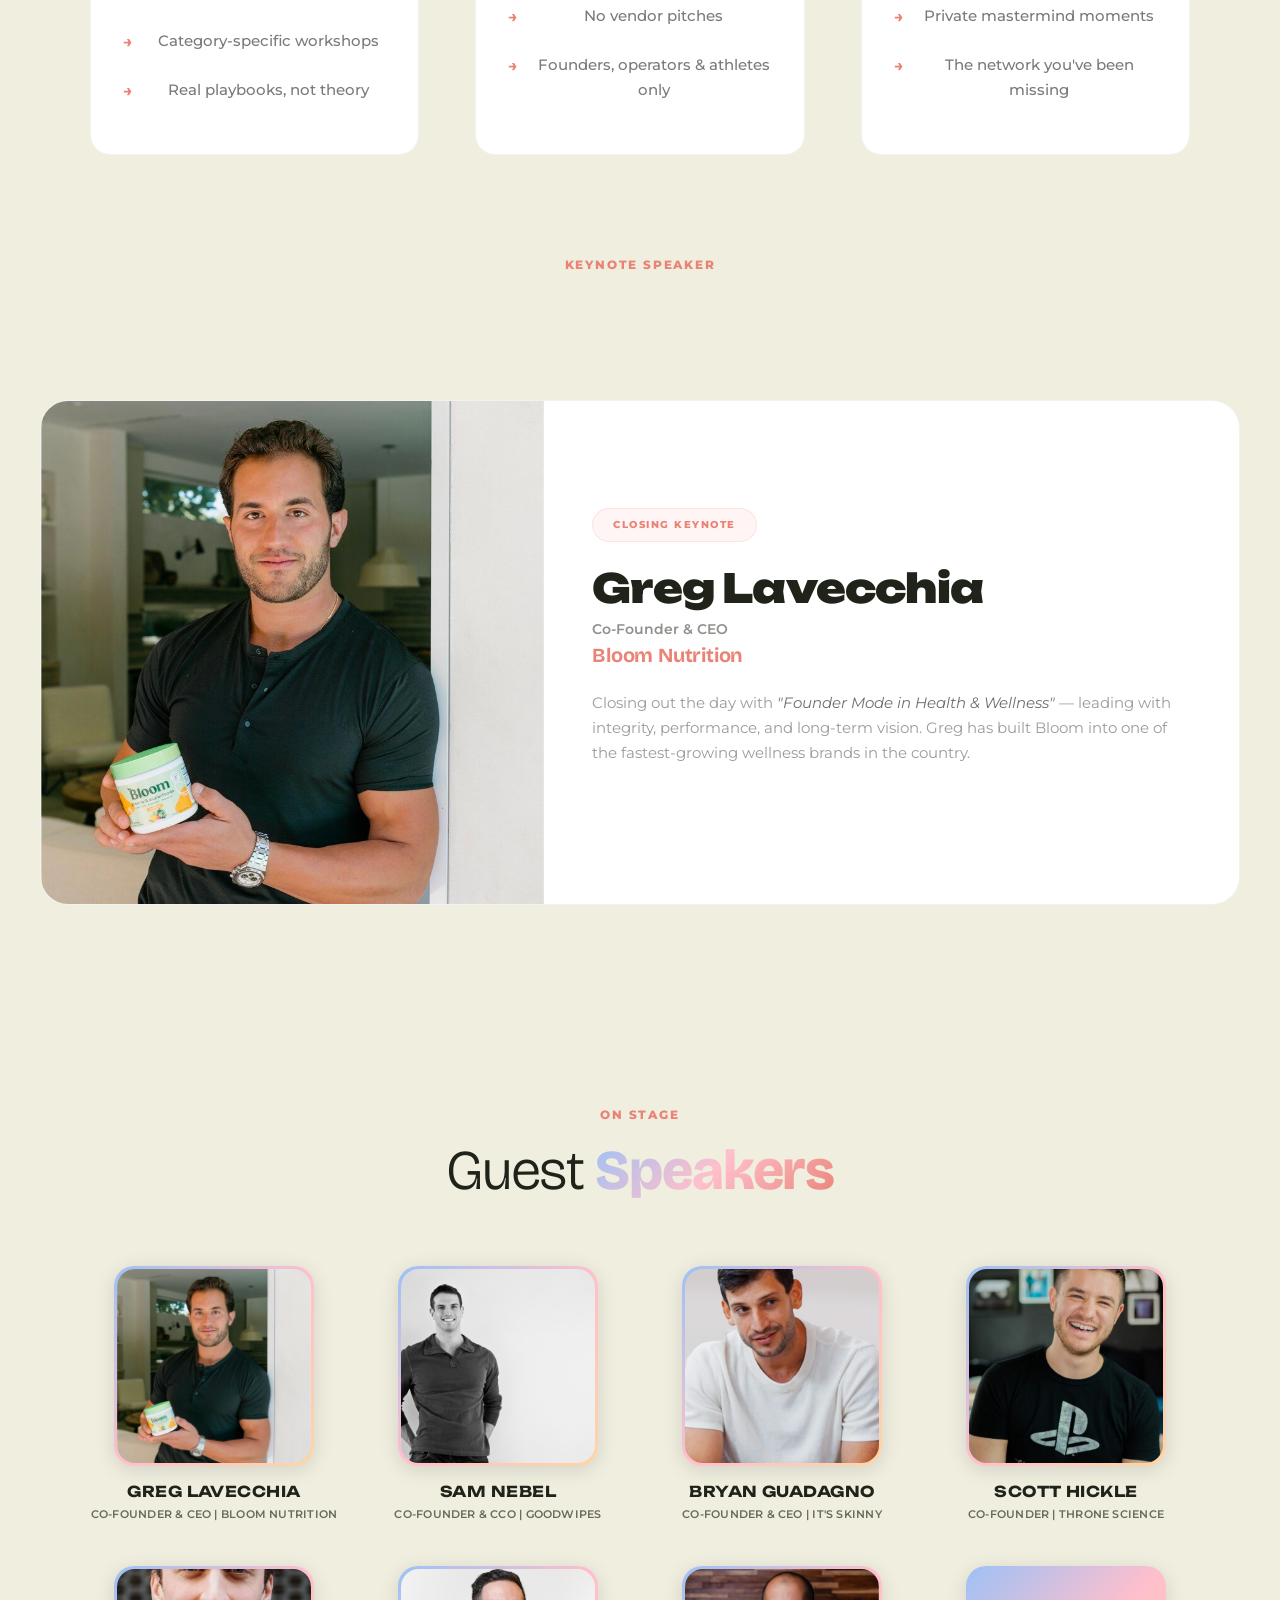
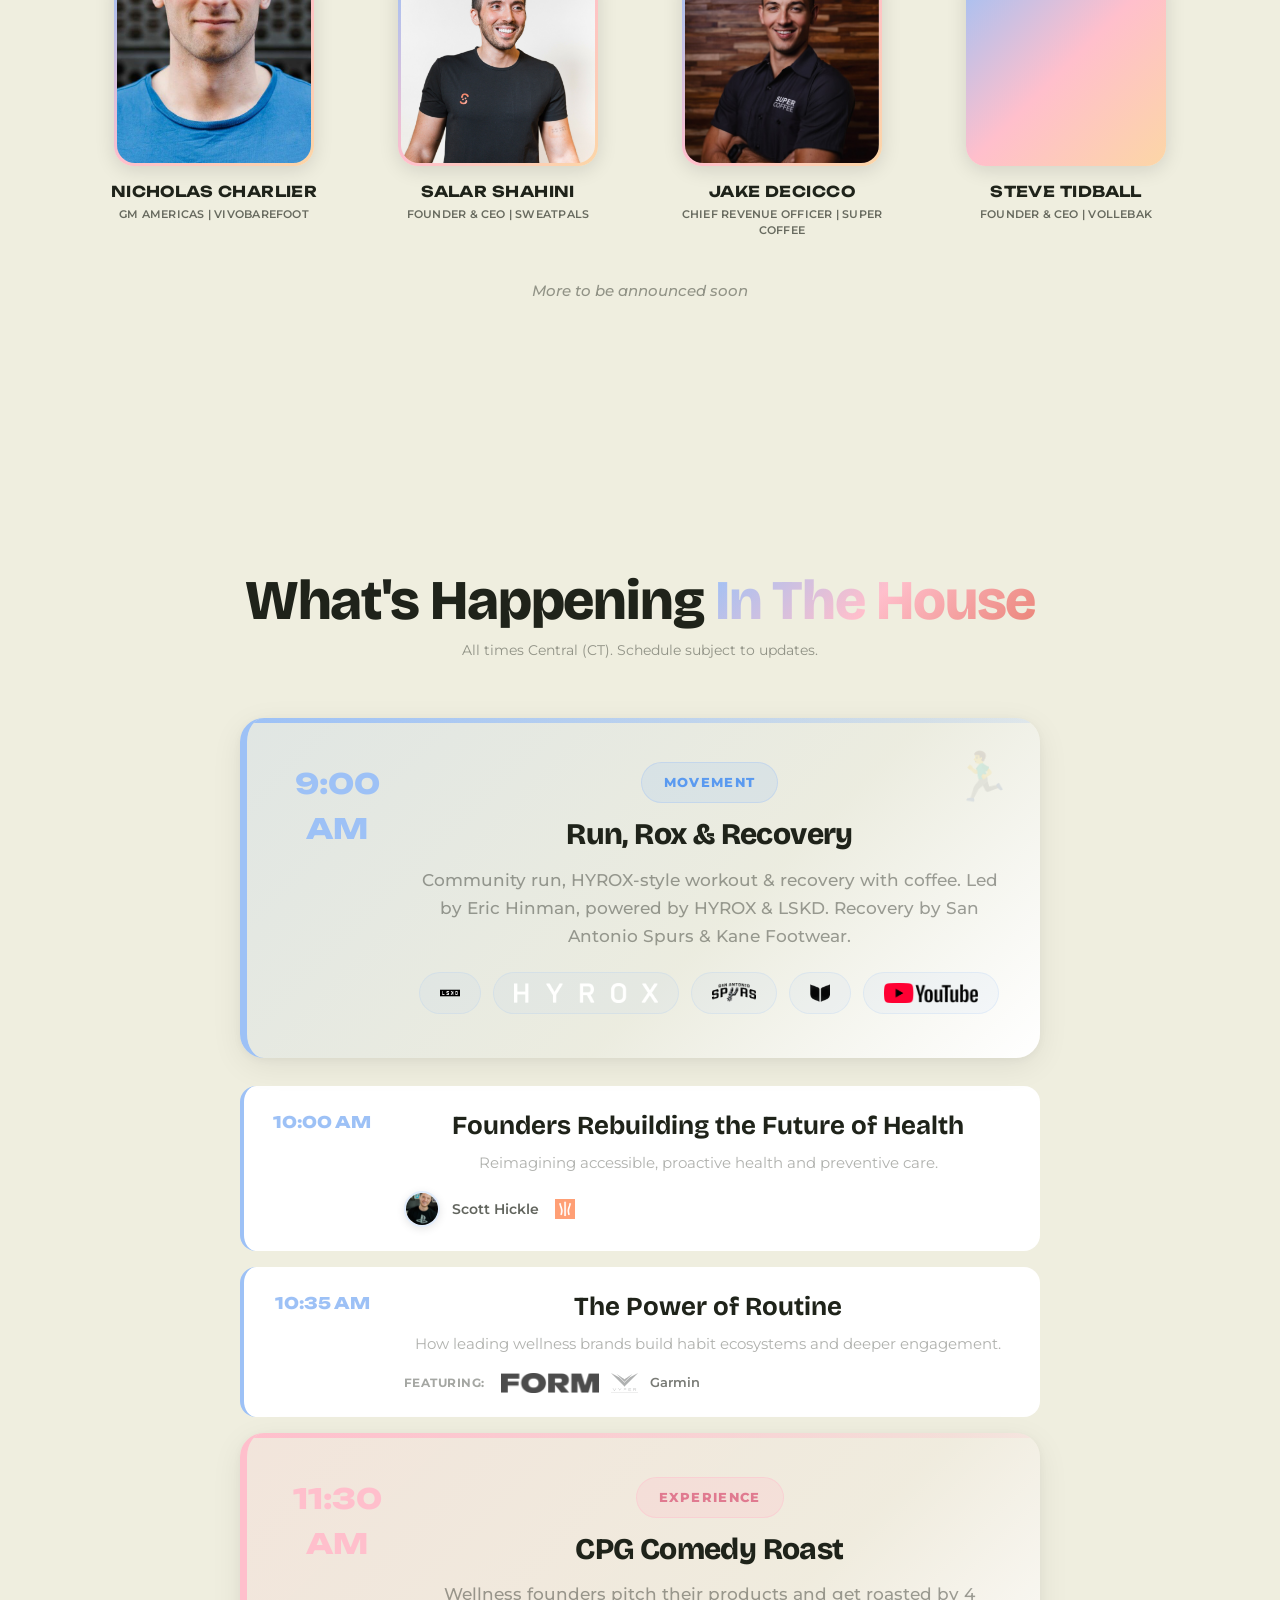
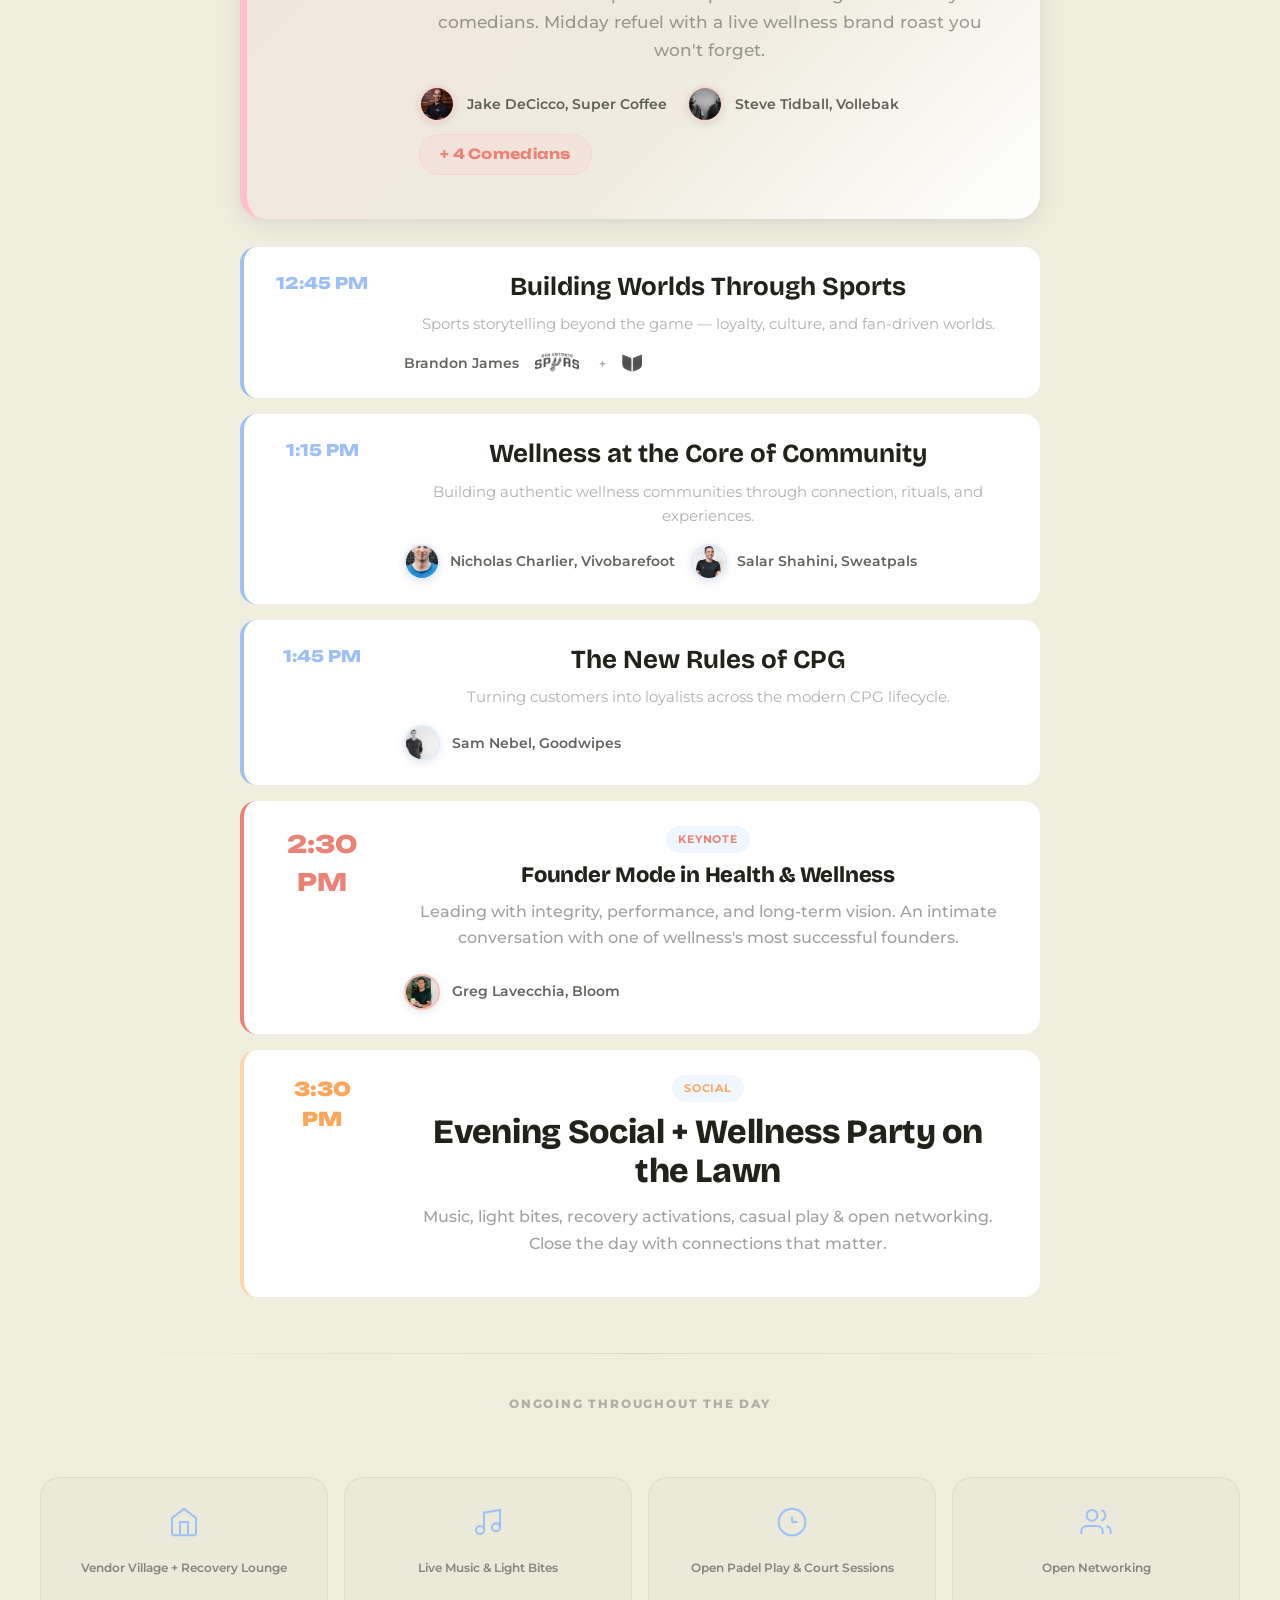
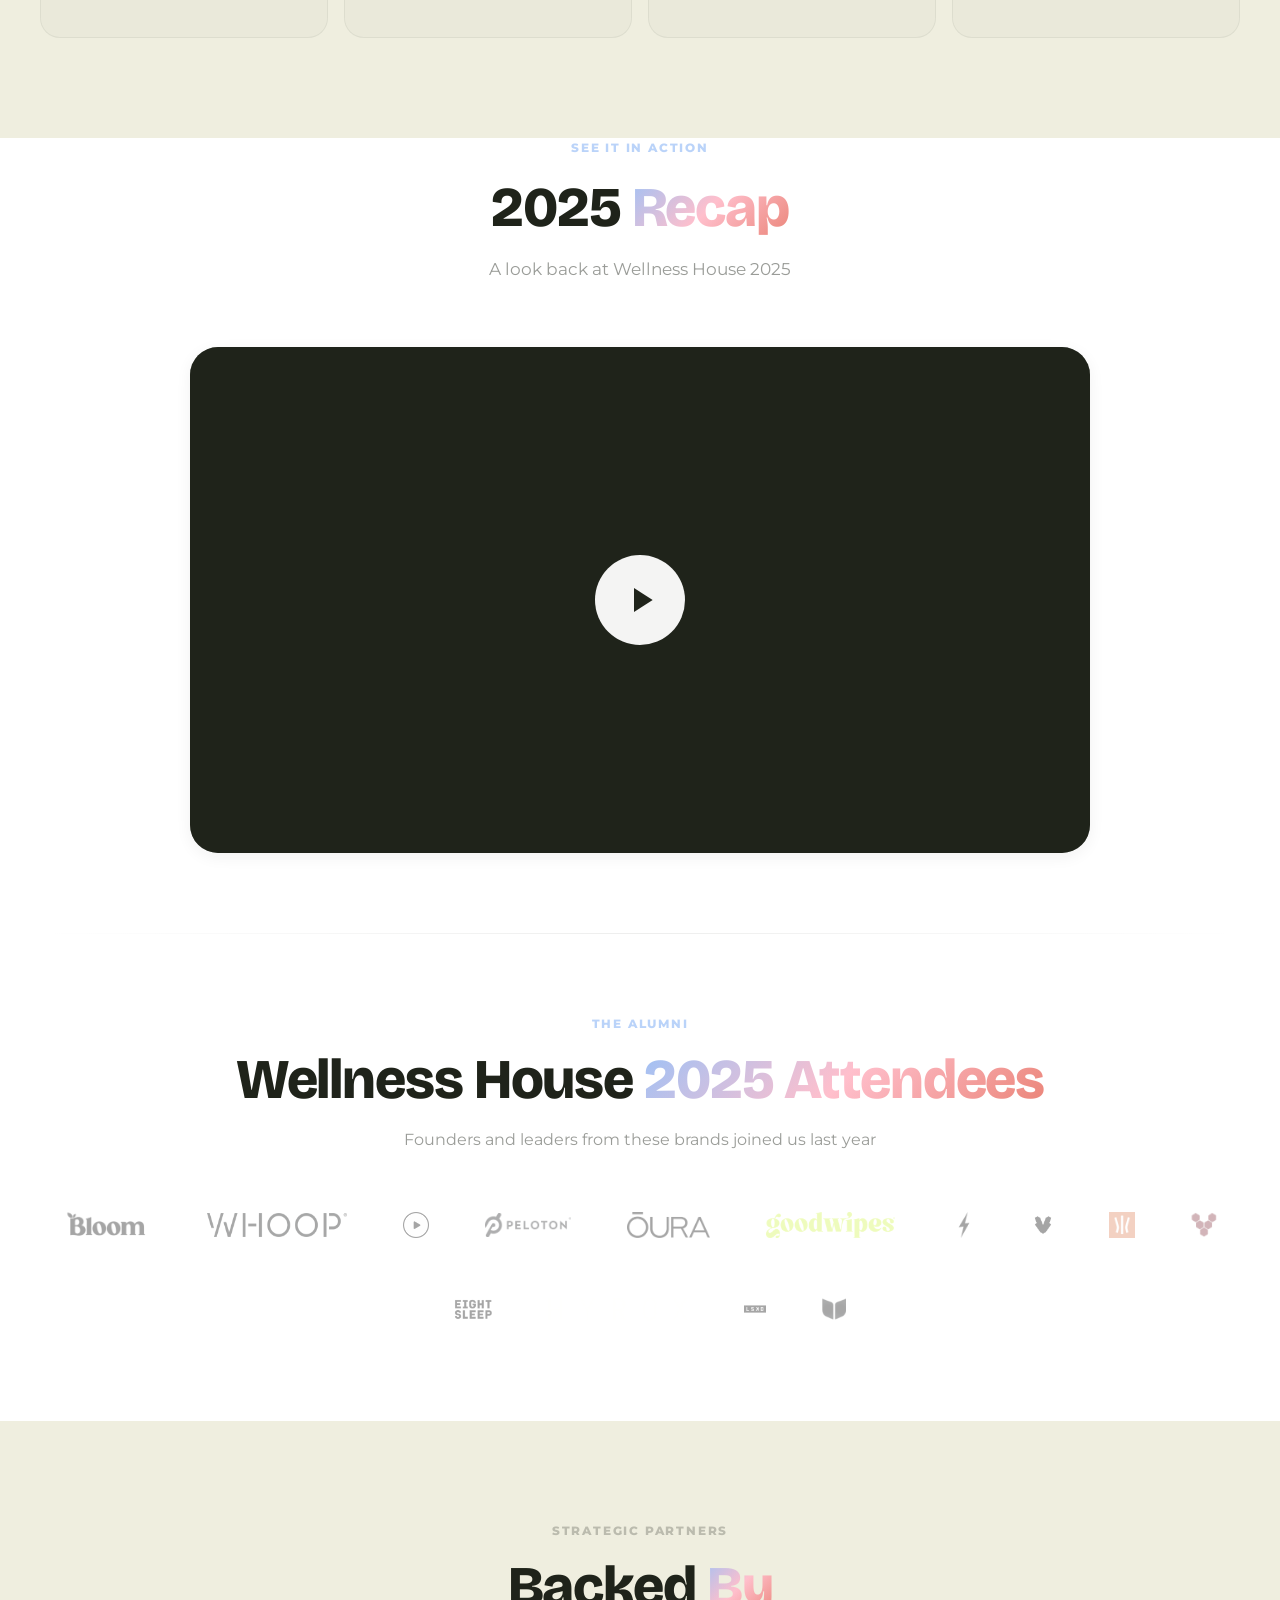
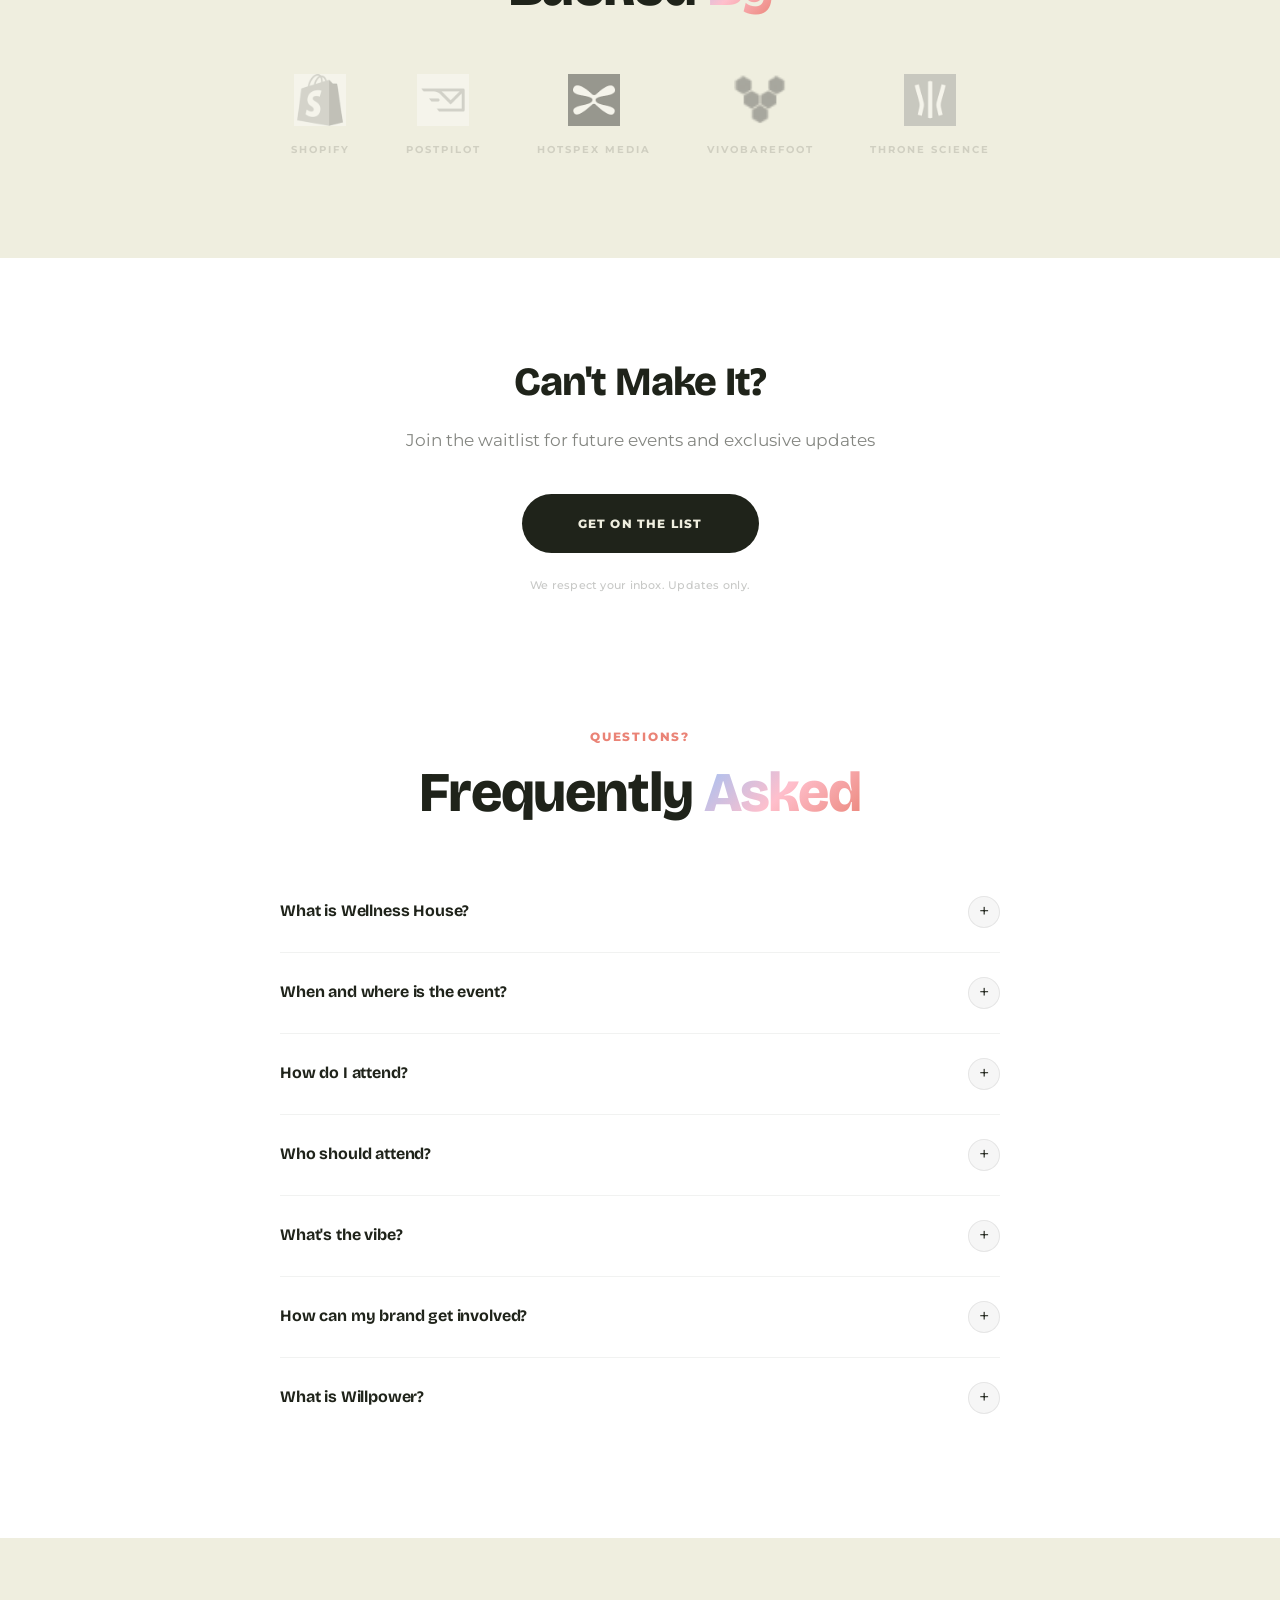
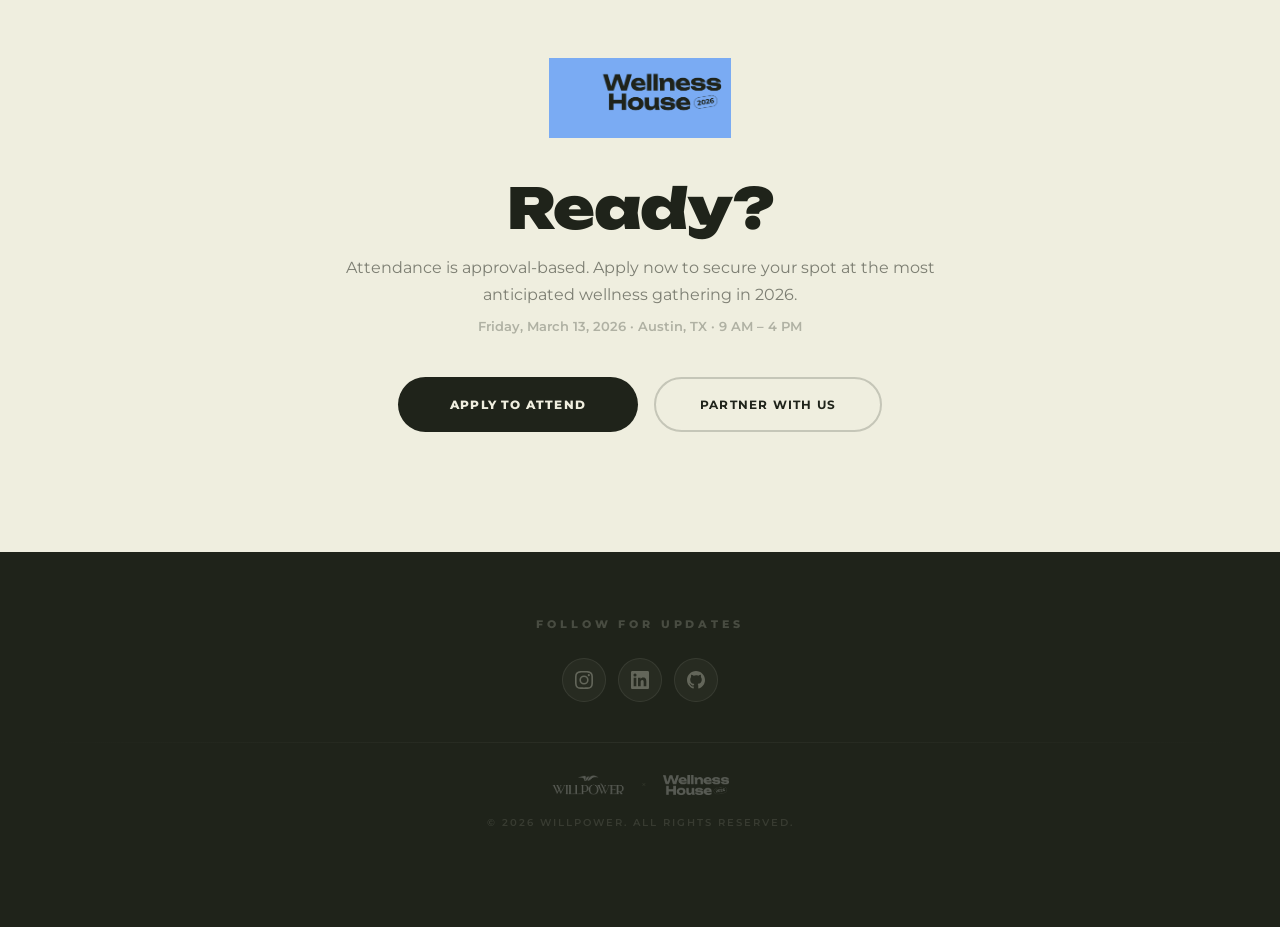
==== commit 70586982: "Fix: black ticker, tighter spacing, subtle bg gradient, visible brand logos, remove emojis from agen" ====
--- a/index.html
+++ b/index.html
@@ -28,7 +28,8 @@
         html { scroll-behavior: smooth; -webkit-font-smoothing: antialiased; -moz-osx-font-smoothing: grayscale; }
         body {
             font-family: 'Montserrat', sans-serif;
-            background: #EFEEDF;
+            background: linear-gradient(180deg, #F2F0E4 0%, #EFEEDF 20%, #EBE8DD 50%, #F0EDE2 75%, #EDE9DE 100%);
+            background-attachment: fixed;
             color: #1F231A;
             overflow-x: hidden;
             line-height: 1.6;
@@ -98,8 +99,8 @@
             top: 0; left: 0; right: 0;
             z-index: 1001;
             height: 50px;
-            background: #EFEEDF;
-            border-bottom: 1px solid rgba(31, 35, 26, 0.08);
+            background: #1F231A;
+            border-bottom: none;
             display: flex;
             align-items: center;
             justify-content: center;
@@ -111,7 +112,7 @@
             font-weight: 700;
             letter-spacing: 0.22em;
             text-transform: uppercase;
-            color: rgba(31, 35, 26, 0.5);
+            color: rgba(239, 238, 223, 0.7);
             display: flex;
             align-items: center;
             justify-content: center;
@@ -658,7 +659,7 @@
             display: none; /* Removed decorative blobs */
         }
         .section-padding {
-            padding: 140px 40px;
+            padding: 100px 40px;
         }
         .section-inner {
             max-width: 1280px;
@@ -877,11 +878,11 @@
             gap: 56px;
         }
         .logo-wall img {
-            height: 30px;
+            height: 34px;
             width: auto;
-            max-width: 120px;
-            filter: grayscale(100%);
-            opacity: 0.35;
+            max-width: 140px;
+            filter: grayscale(30%);
+            opacity: 0.75;
             transition: all 0.3s cubic-bezier(0.4, 0, 0.2, 1);
         }
         .logo-wall img:hover {
@@ -1307,7 +1308,7 @@
             border-radius: 24px 24px 0 0;
         }
         .schedule-row.featured-comedy::after {
-            content: '🎤';
+            content: '';
             position: absolute;
             top: 20px; right: 28px;
             font-size: 48px;
@@ -1970,7 +1971,7 @@
            RESPONSIVE
            ══════════════════════════════════════════════════════════════════ */
         @media (max-width: 768px) {
-            .section-padding { padding: 80px 20px; }
+            .section-padding { padding: 64px 20px; }
             .section-title { font-size: 36px !important; line-height: 1.15 !important; letter-spacing: -0.02em !important; }
             .section-subtitle { font-size: 15px; line-height: 1.65; }
             .section-label { font-size: 10px; letter-spacing: 0.18em; }
@@ -1984,7 +1985,7 @@
             .apply-lockup { height: 60px; }
         }
         @media (max-width: 480px) {
-            .section-padding { padding: 64px 16px; }
+            .section-padding { padding: 48px 16px; }
             .section-title { font-size: 28px !important; }
             .section-subtitle { font-size: 14px; }
             .logo-wall { gap: 16px 20px; }
@@ -2434,7 +2435,7 @@
                     <img loading="lazy" decoding="async" width="800" height="800" src="img/speakers/greg-lavecchia.jpg" alt="Greg Lavecchia">
                 </div>
                 <div class="keynote-info">
-                    <div class="keynote-badge">🔥 Closing Keynote</div>
+                    <div class="keynote-badge">Closing Keynote</div>
                     <div class="keynote-name">Greg Lavecchia</div>
                     <div class="keynote-role">Co-Founder &amp; CEO</div>
                     <div class="keynote-company">Bloom Nutrition</div>
@@ -2742,7 +2743,7 @@
                 <div class="schedule-row featured-run">
                     <div class="schedule-time" style="color: #9DC1F6;">9:00 AM</div>
                     <div class="schedule-content">
-                        <div class="featured-badge">🏃 Movement</div>
+                        <div class="featured-badge">Movement</div>
                         <h3 style="font-family: 'Bricolage Grotesque', sans-serif; font-size: 22px; font-weight: 800; margin-bottom: 10px; line-height: 1.15; letter-spacing: -0.01em;">Run, Rox &amp; Recovery</h3>
                         <p style="font-size: 16px; color: rgba(31, 35, 26, 0.6); margin-bottom: 22px; line-height: 1.65; font-weight: 500;">Community run, HYROX-style workout &amp; recovery with coffee. Led by Eric Hinman, powered by HYROX &amp; LSKD. Recovery by San Antonio Spurs &amp; Kane Footwear.</p>
                         <div class="pill-row" style="gap: 12px;">
@@ -2794,7 +2795,7 @@
                 <div class="schedule-row featured-comedy">
                     <div class="schedule-time" style="color: #FFBFCC;">11:30 AM</div>
                     <div class="schedule-content">
-                        <div class="featured-badge">🎤 Experience</div>
+                        <div class="featured-badge">Experience</div>
                         <h3 style="font-family: 'Bricolage Grotesque', sans-serif; font-size: 22px; font-weight: 800; margin-bottom: 10px; line-height: 1.15; letter-spacing: -0.01em;">CPG Comedy Roast</h3>
                         <p style="font-size: 16px; color: rgba(31, 35, 26, 0.6); margin-bottom: 22px; line-height: 1.65; font-weight: 500;">Wellness founders pitch their products and get roasted by 4 comedians. Midday refuel with a live wellness brand roast you won't forget.</p>
                         <div style="display: flex; align-items: center; gap: 12px; flex-wrap: wrap;">
@@ -2802,7 +2803,7 @@
                             <span style="font-family: 'Montserrat', sans-serif; font-size: 14px; font-weight: 600; color: rgba(31, 35, 26, 0.7);">Jake DeCicco, Super Coffee</span>
                             <img loading="lazy" decoding="async" width="69" height="36" src="img/speakers/steve-tidball.jpg" class="speaker-thumb" alt="Steve Tidball" style="width: 36px; height: 36px; border-radius: 50%; object-fit: cover; border: 2px solid rgba(255,191,204,0.5); box-shadow: 0 2px 8px rgba(0,0,0,0.1); margin-left: 8px;">
                             <span style="font-family: 'Montserrat', sans-serif; font-size: 14px; font-weight: 600; color: rgba(31, 35, 26, 0.7);">Steve Tidball, Vollebak</span>
-                            <span class="comedians-callout">🎭 + 4 Comedians</span>
+                            <span class="comedians-callout">+ 4 Comedians</span>
                         </div>
                     </div>
                 </div>
@@ -2862,7 +2863,7 @@
                 <div class="schedule-row" style="border-left: 4px solid #EA8376;">
                     <div class="schedule-time" style="color: #EA8376;">2:30 PM</div>
                     <div class="schedule-content">
-                        <div style="display:inline-block; padding:5px 12px; background:rgba(157,193,246,0.15); border-radius:999px; font-size:11px; font-weight:700; color:#EA8376; text-transform:uppercase; letter-spacing:0.08em; margin-bottom:10px;">🔥 Keynote</div>
+                        <div style="display:inline-block; padding:5px 12px; background:rgba(157,193,246,0.15); border-radius:999px; font-size:11px; font-weight:700; color:#EA8376; text-transform:uppercase; letter-spacing:0.08em; margin-bottom:10px;">Keynote</div>
                         <h3 style="font-family: 'Bricolage Grotesque', sans-serif; font-size: 22px; font-weight: 800; margin-bottom: 10px; line-height: 1.15; letter-spacing: -0.01em;">Founder Mode in Health &amp; Wellness</h3>
                         <p style="font-size: 16px; color: rgba(31, 35, 26, 0.6); margin-bottom: 22px; line-height: 1.65; font-weight: 500;">Leading with integrity, performance, and long-term vision. An intimate conversation with one of wellness's most successful founders.</p>
                         <div style="display: flex; align-items: center; gap: 12px; flex-wrap: wrap;">
@@ -2878,7 +2879,7 @@
                 <div class="schedule-row" style="border-left: 4px solid #FCD6A6;">
                     <div class="schedule-time" style="color: #FCA65C; font-size: 19px; font-weight: 900;">3:30 PM</div>
                     <div class="schedule-content">
-                        <div style="display:inline-block; padding:5px 12px; background:rgba(157,193,246,0.15); border-radius:999px; font-size:11px; font-weight:700; color:#FCA65C; text-transform:uppercase; letter-spacing:0.08em; margin-bottom:10px;">🎉 Social</div>
+                        <div style="display:inline-block; padding:5px 12px; background:rgba(157,193,246,0.15); border-radius:999px; font-size:11px; font-weight:700; color:#FCA65C; text-transform:uppercase; letter-spacing:0.08em; margin-bottom:10px;">Social</div>
                         <h3 style="font-family: 'Bricolage Grotesque', sans-serif; font-size: 34px; font-weight: 800; margin-bottom: 14px; line-height: 1.15; letter-spacing: -0.01em;">Evening Social + Wellness Party on the Lawn</h3>
                         <p style="font-size: 16px; color: rgba(31, 35, 26, 0.6); line-height: 1.65; font-weight: 500;">Music, light bites, recovery activations, casual play &amp; open networking. Close the day with connections that matter.</p>
                     </div>
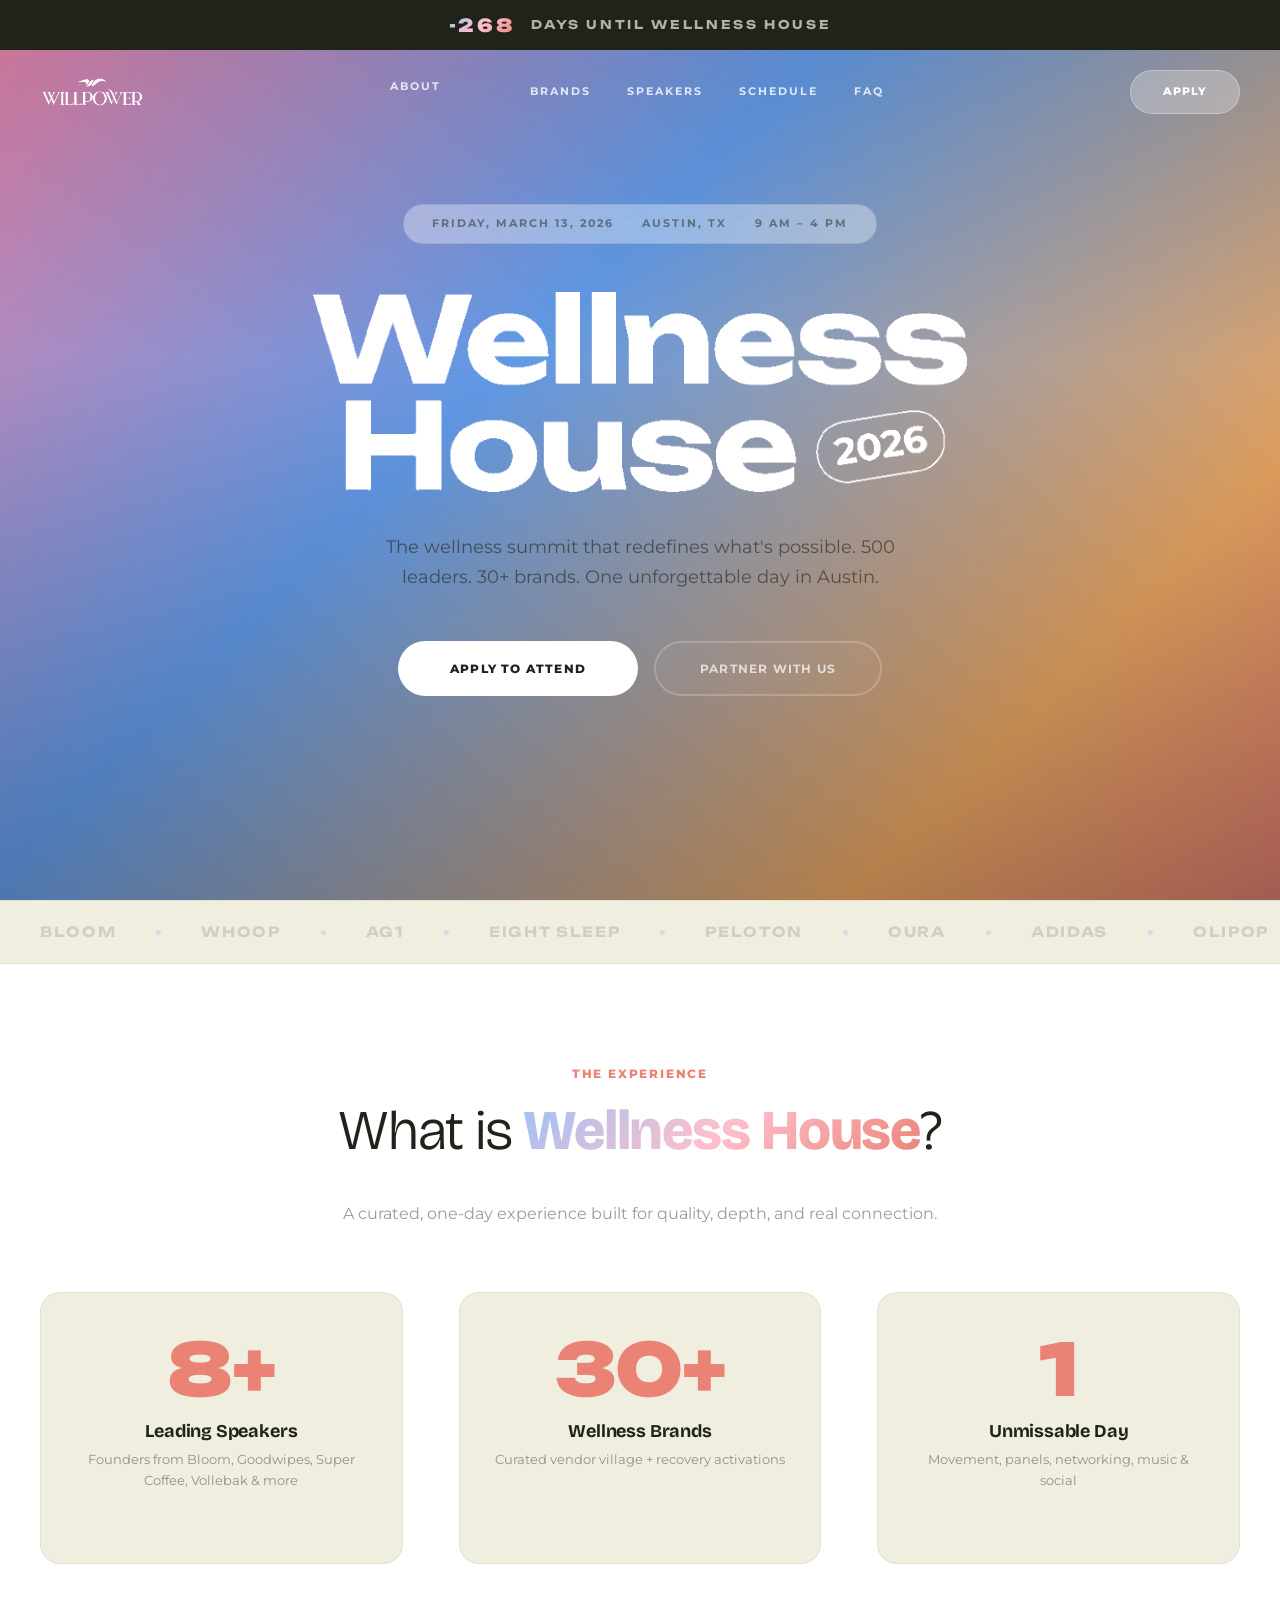
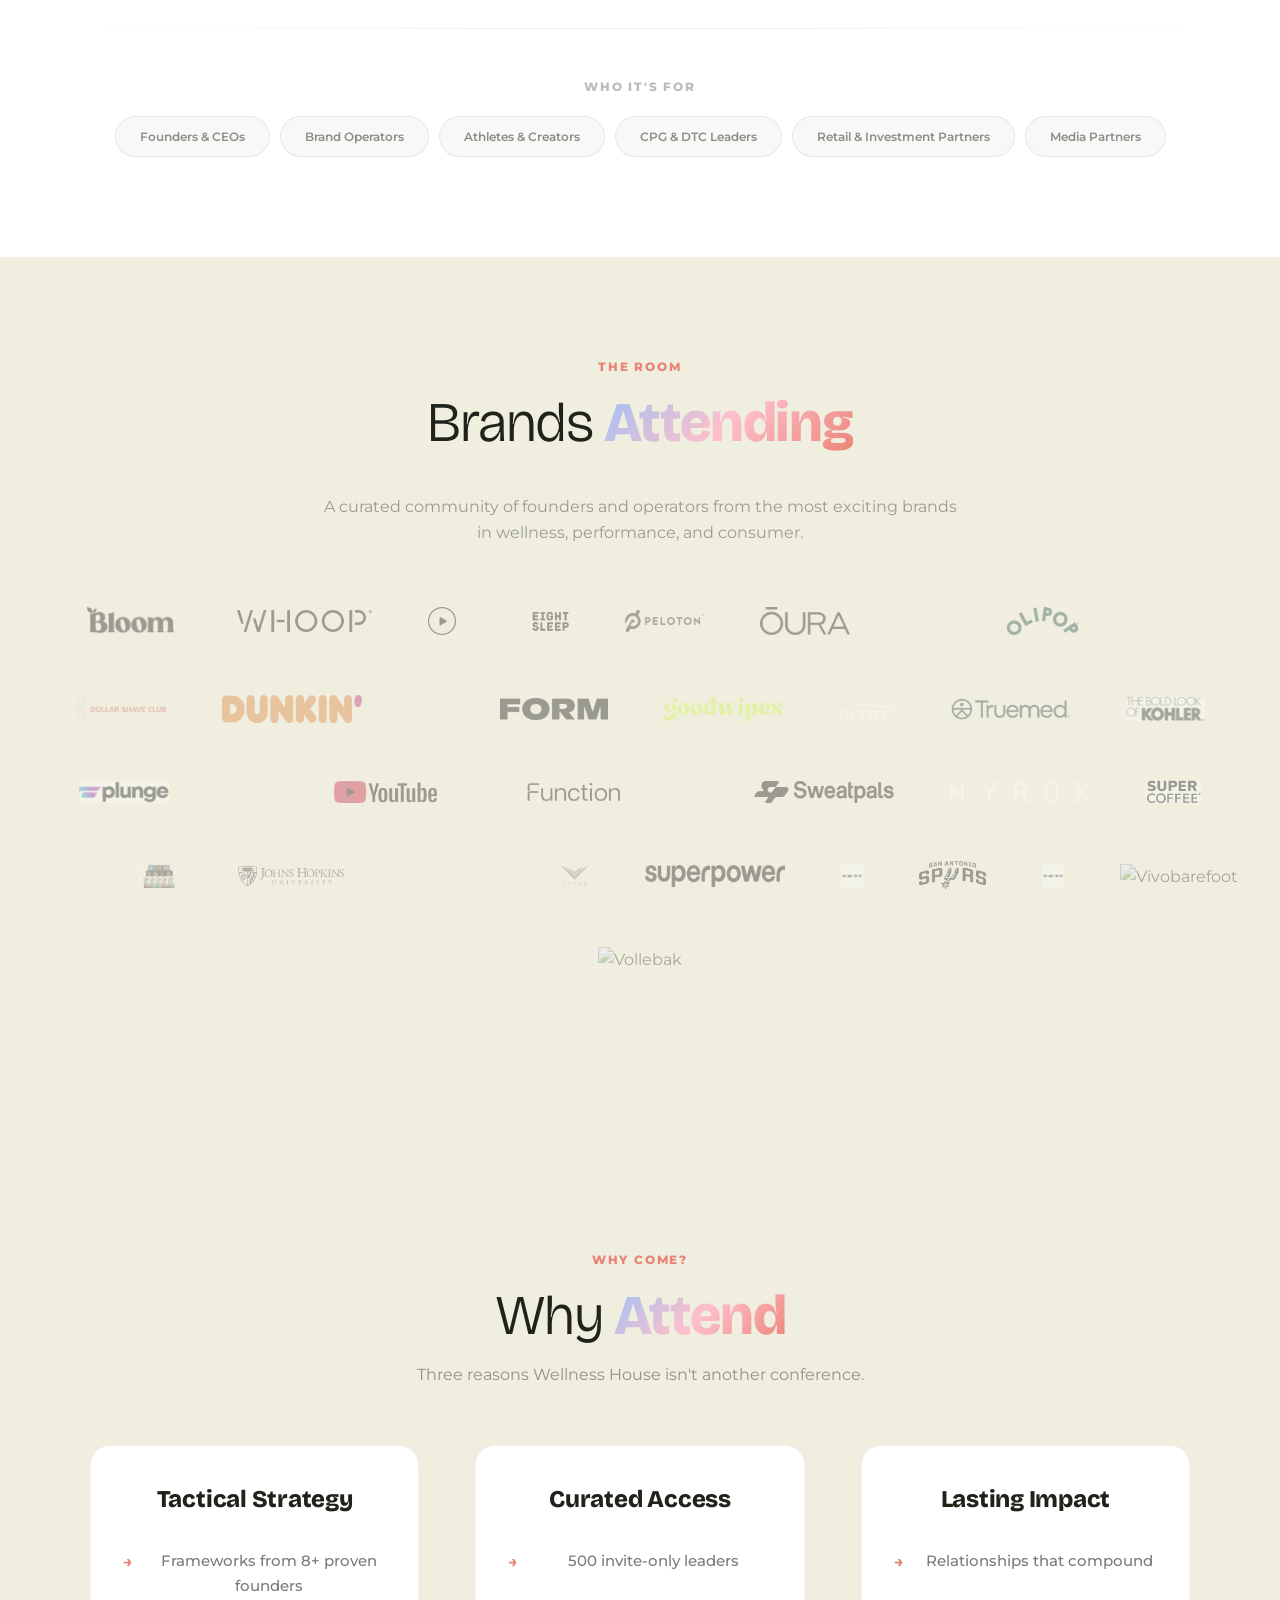
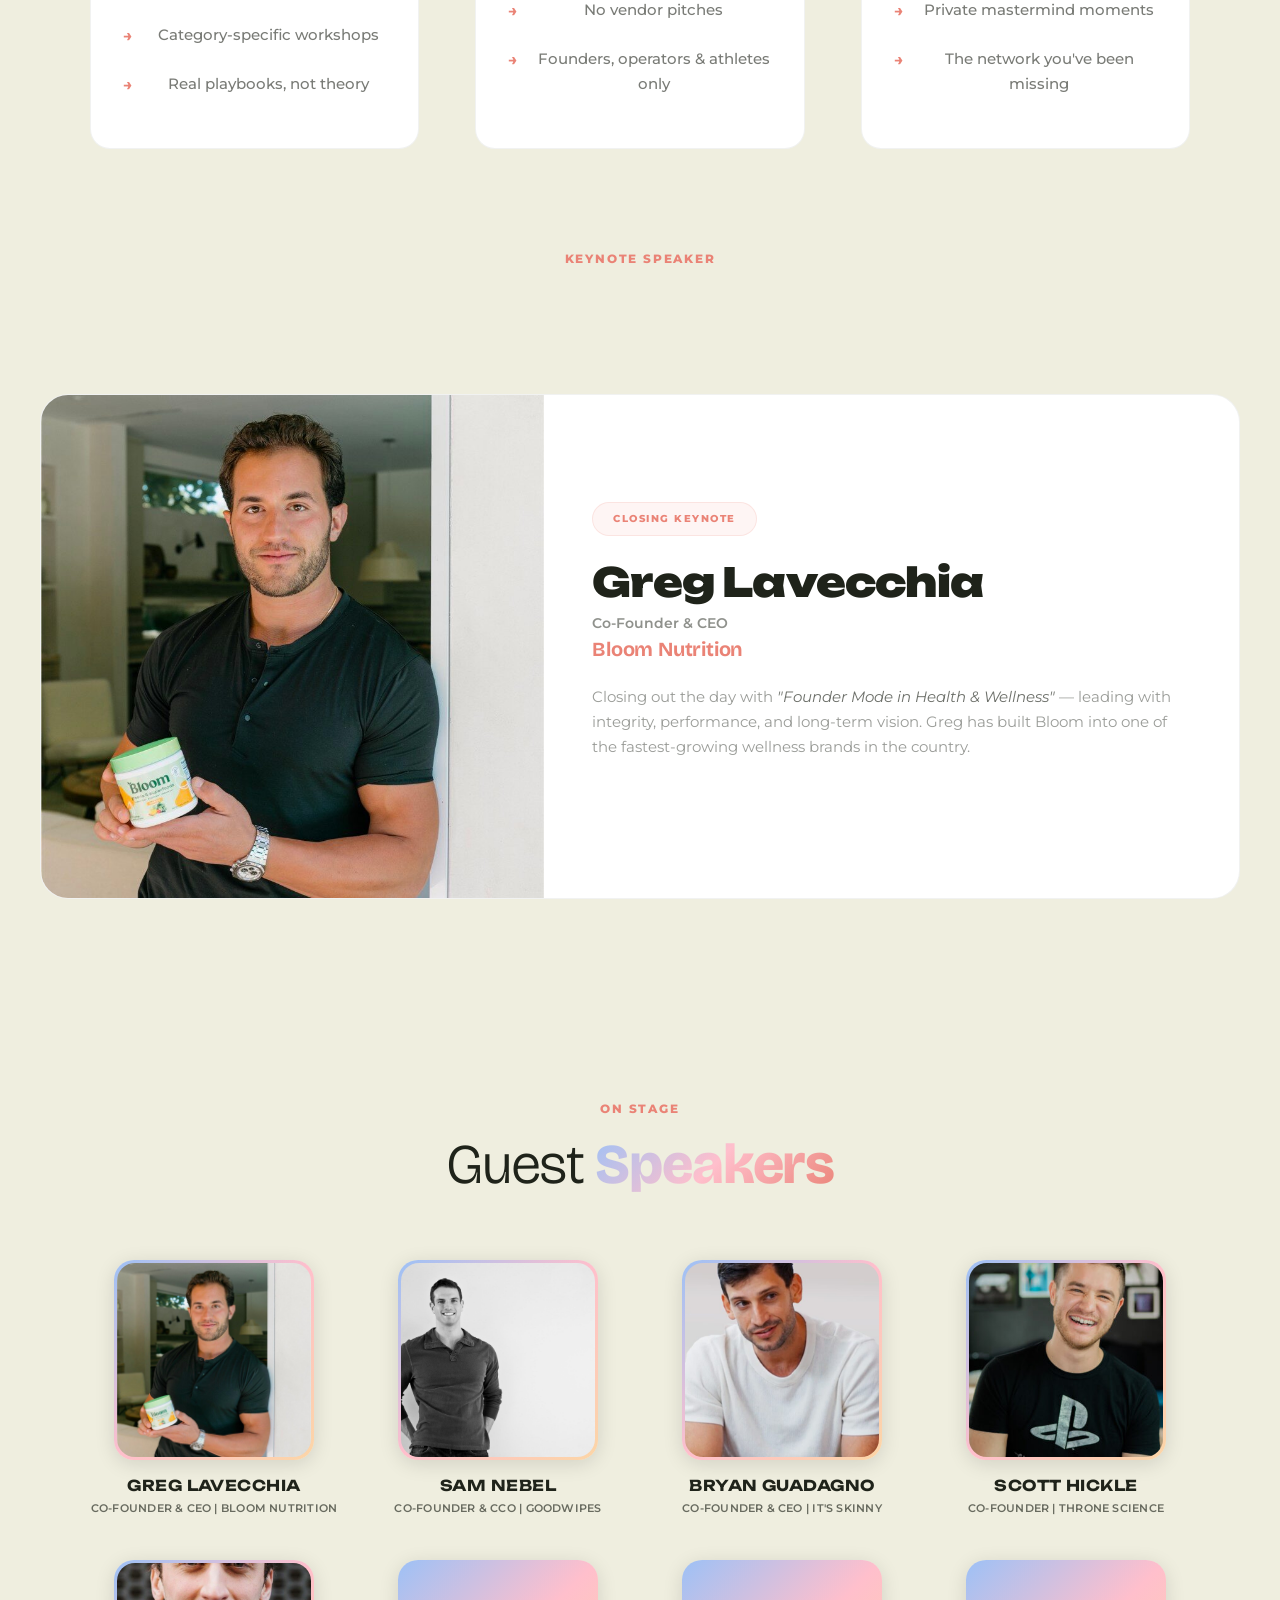
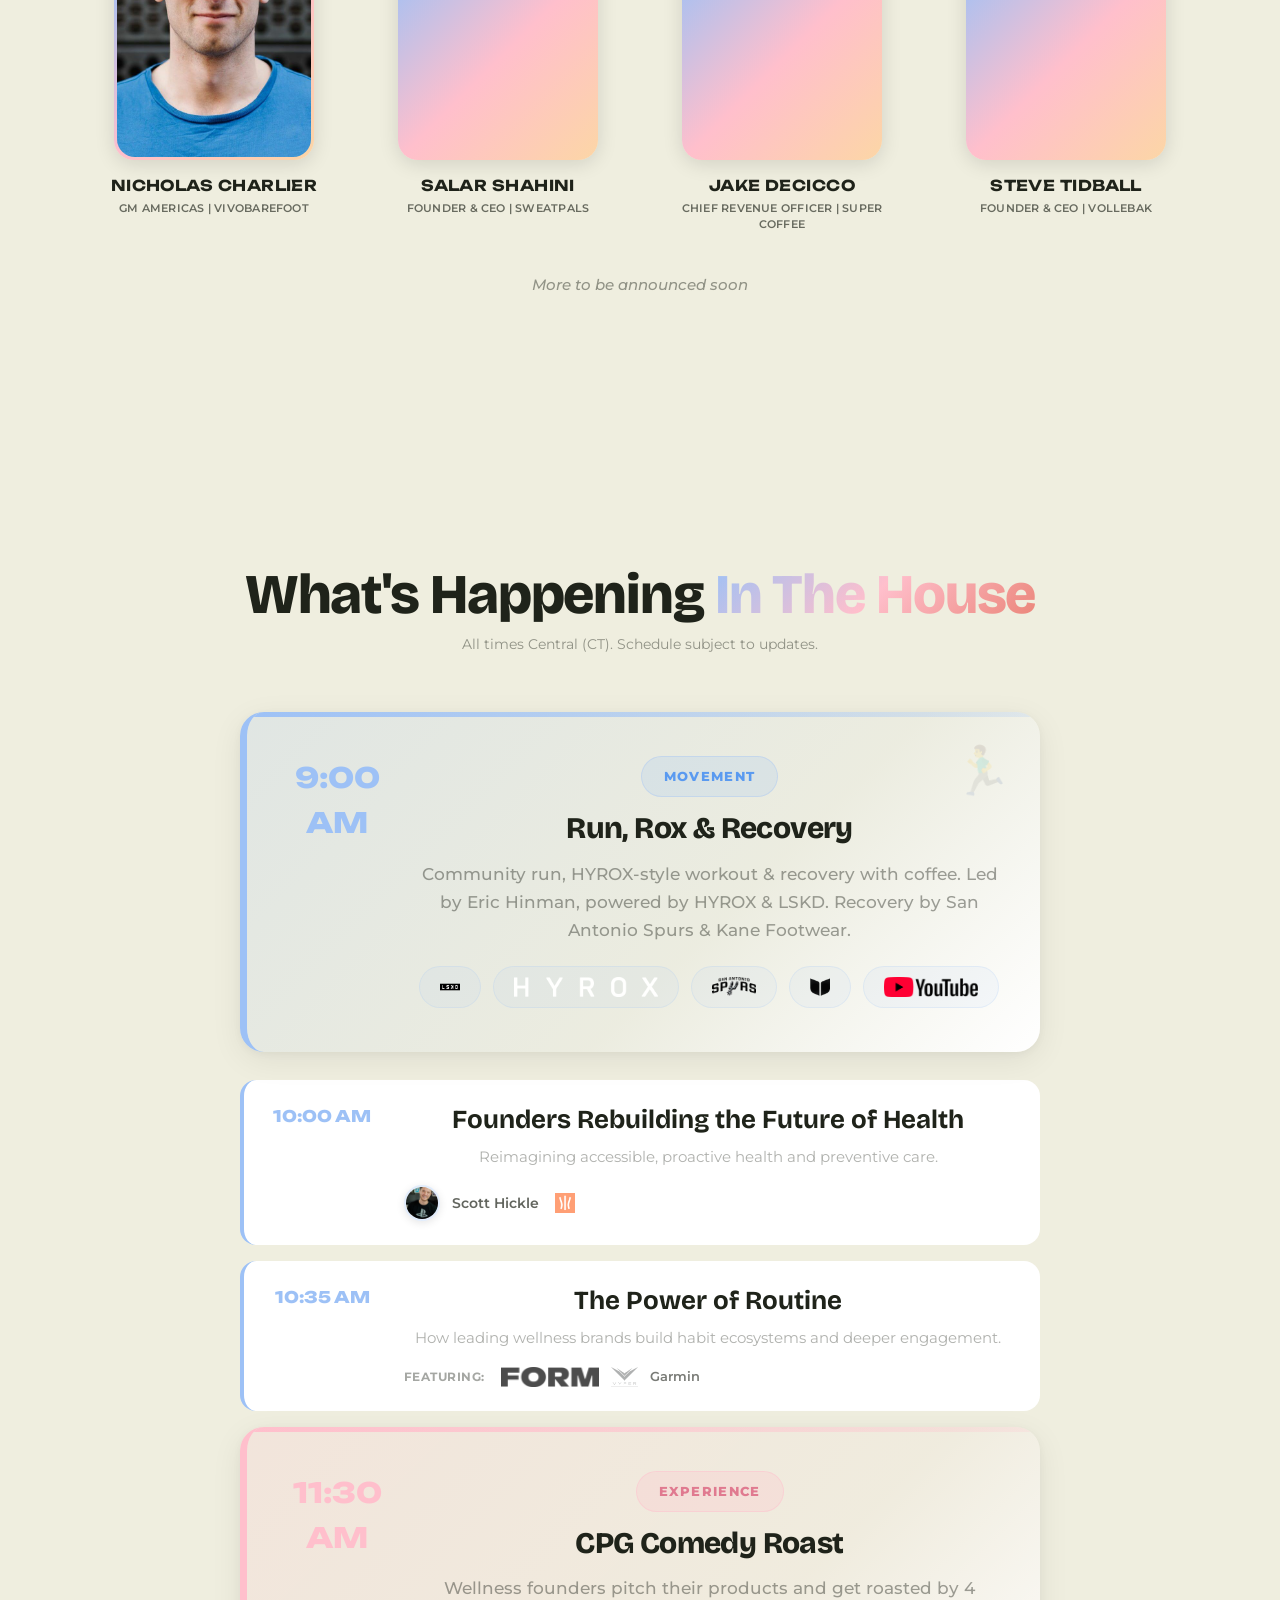
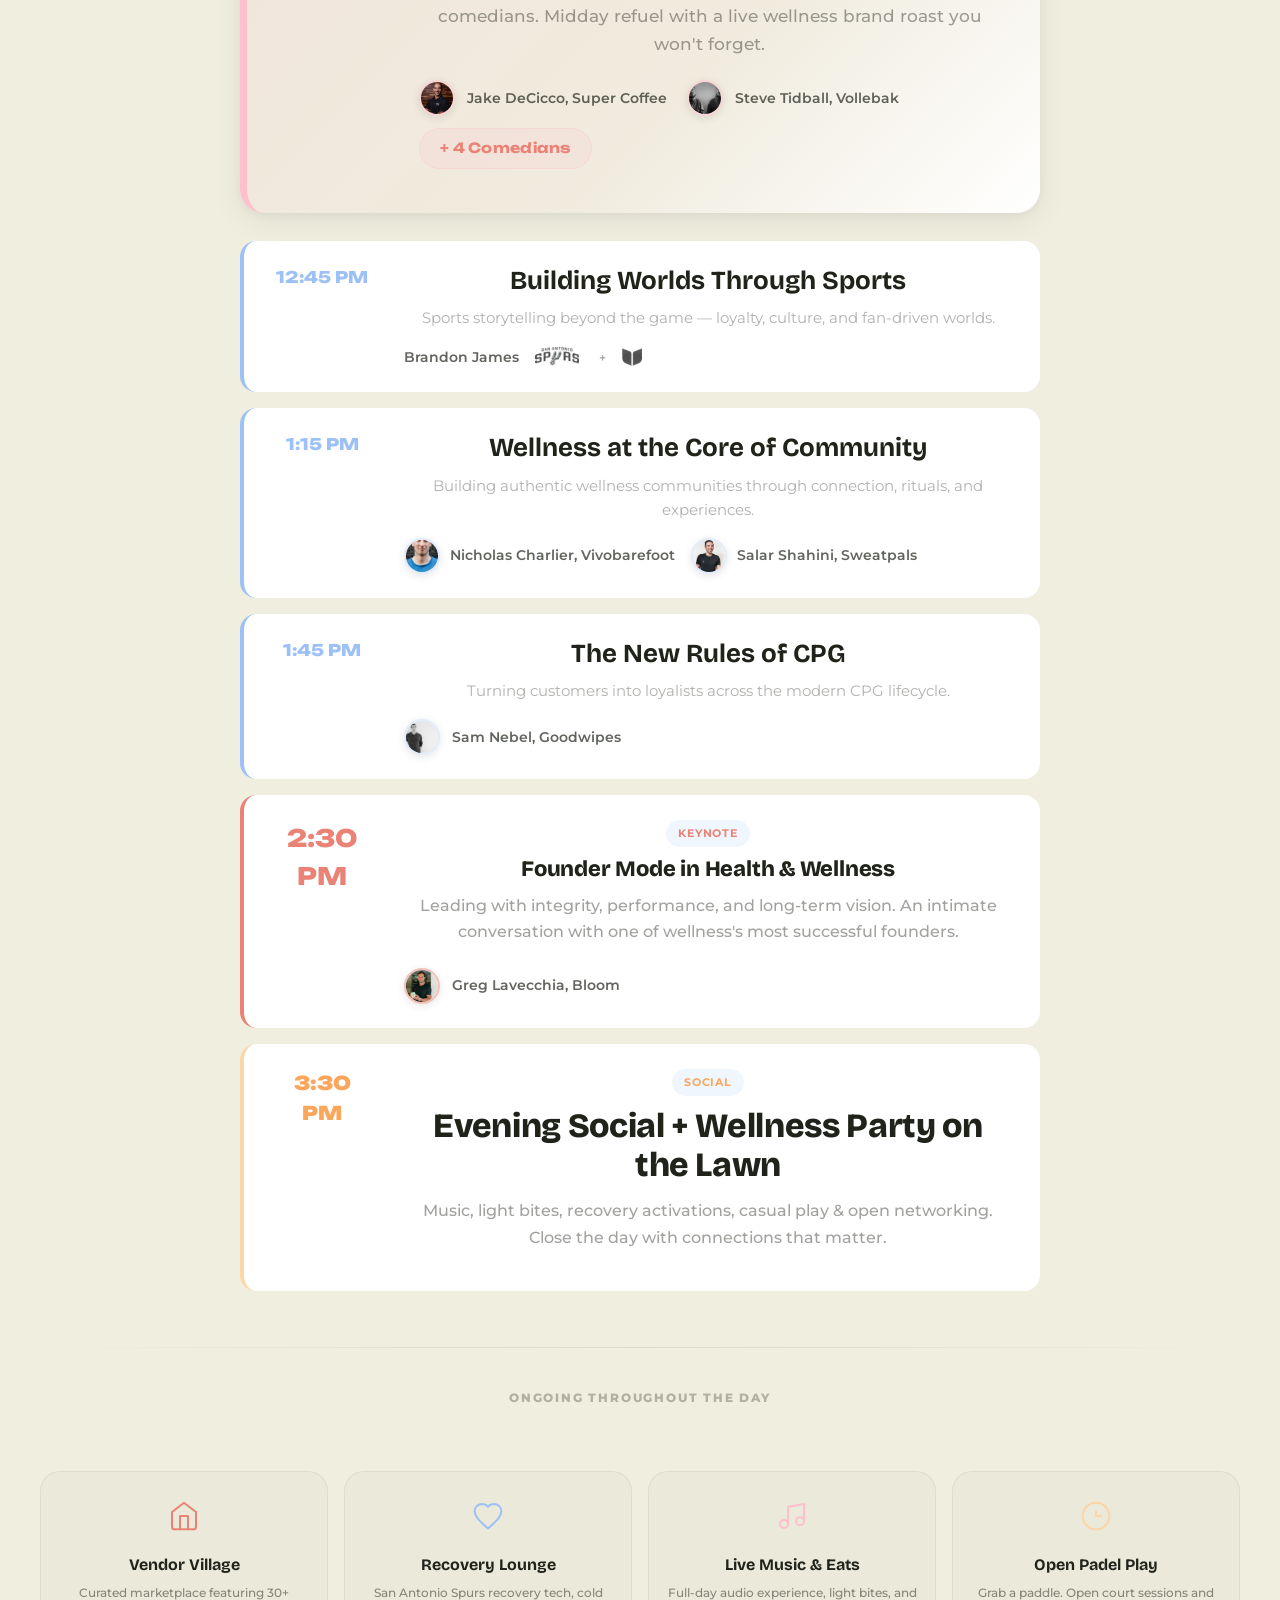
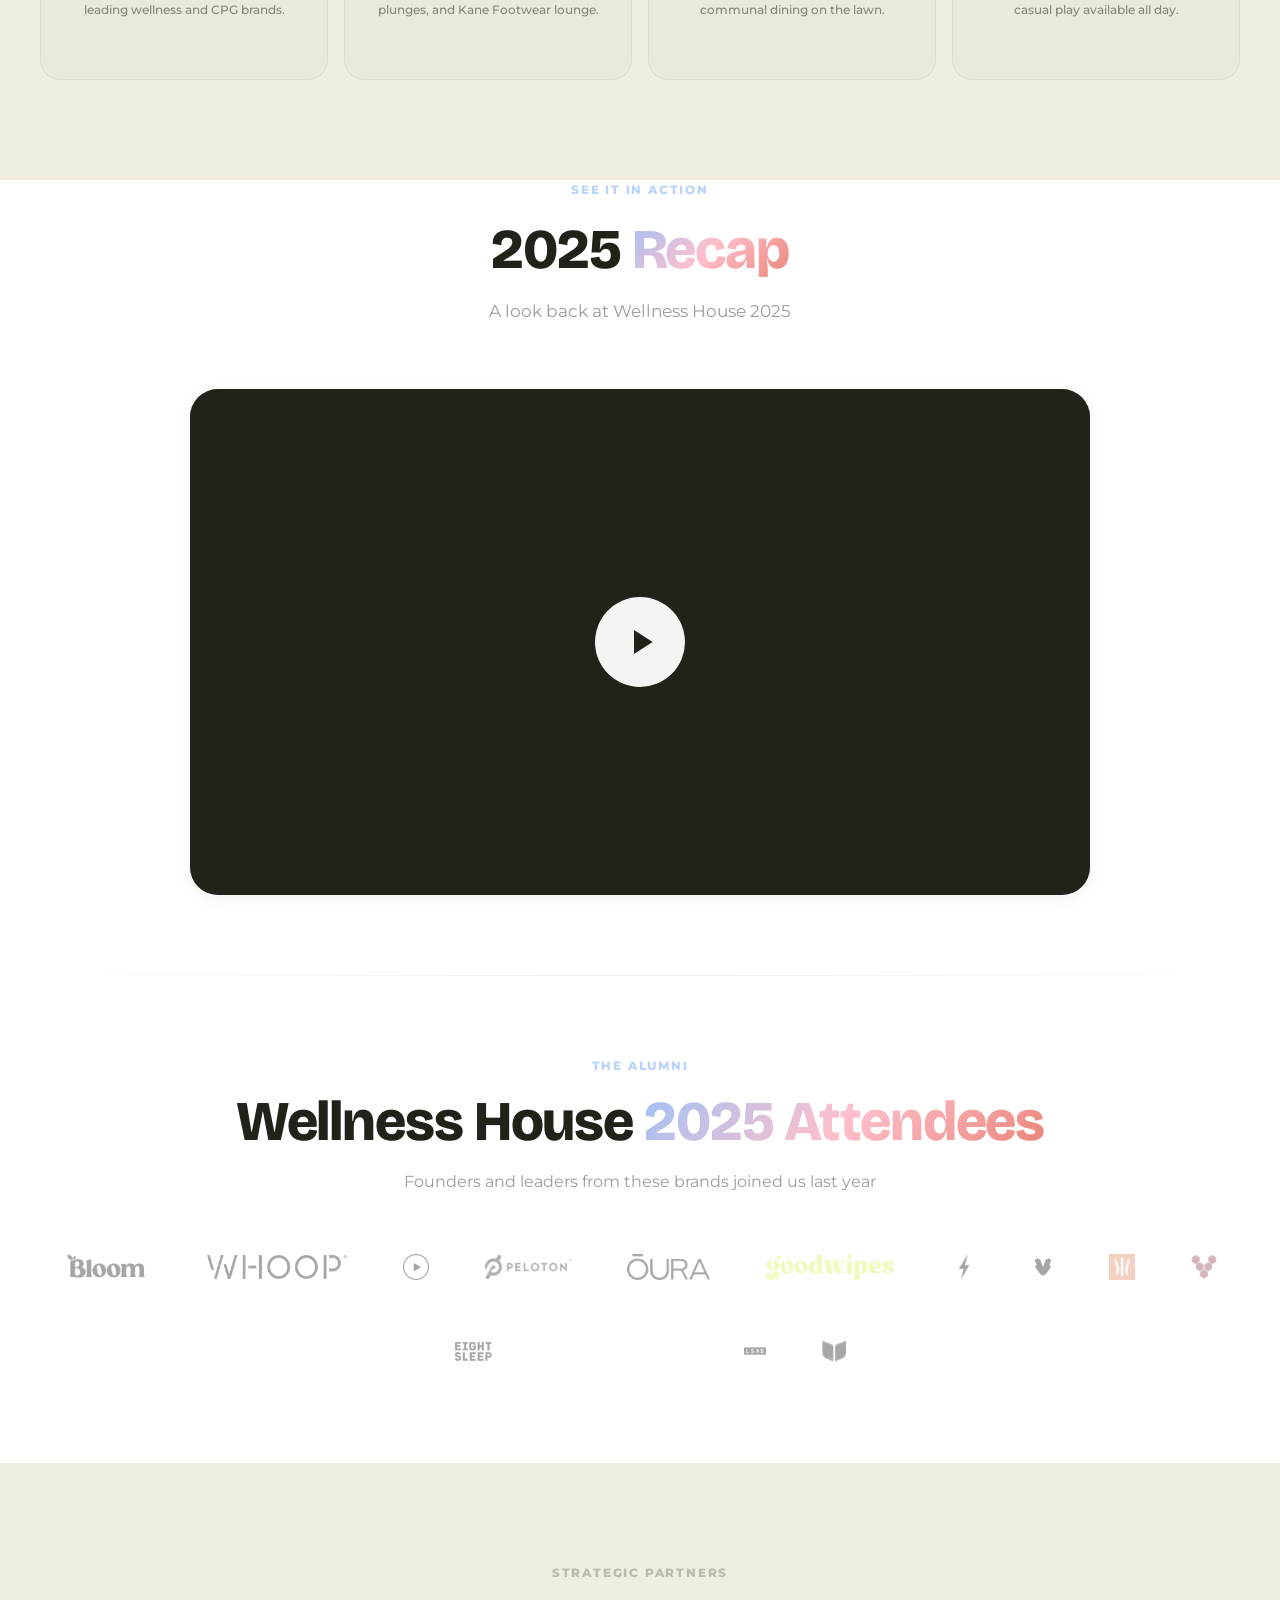
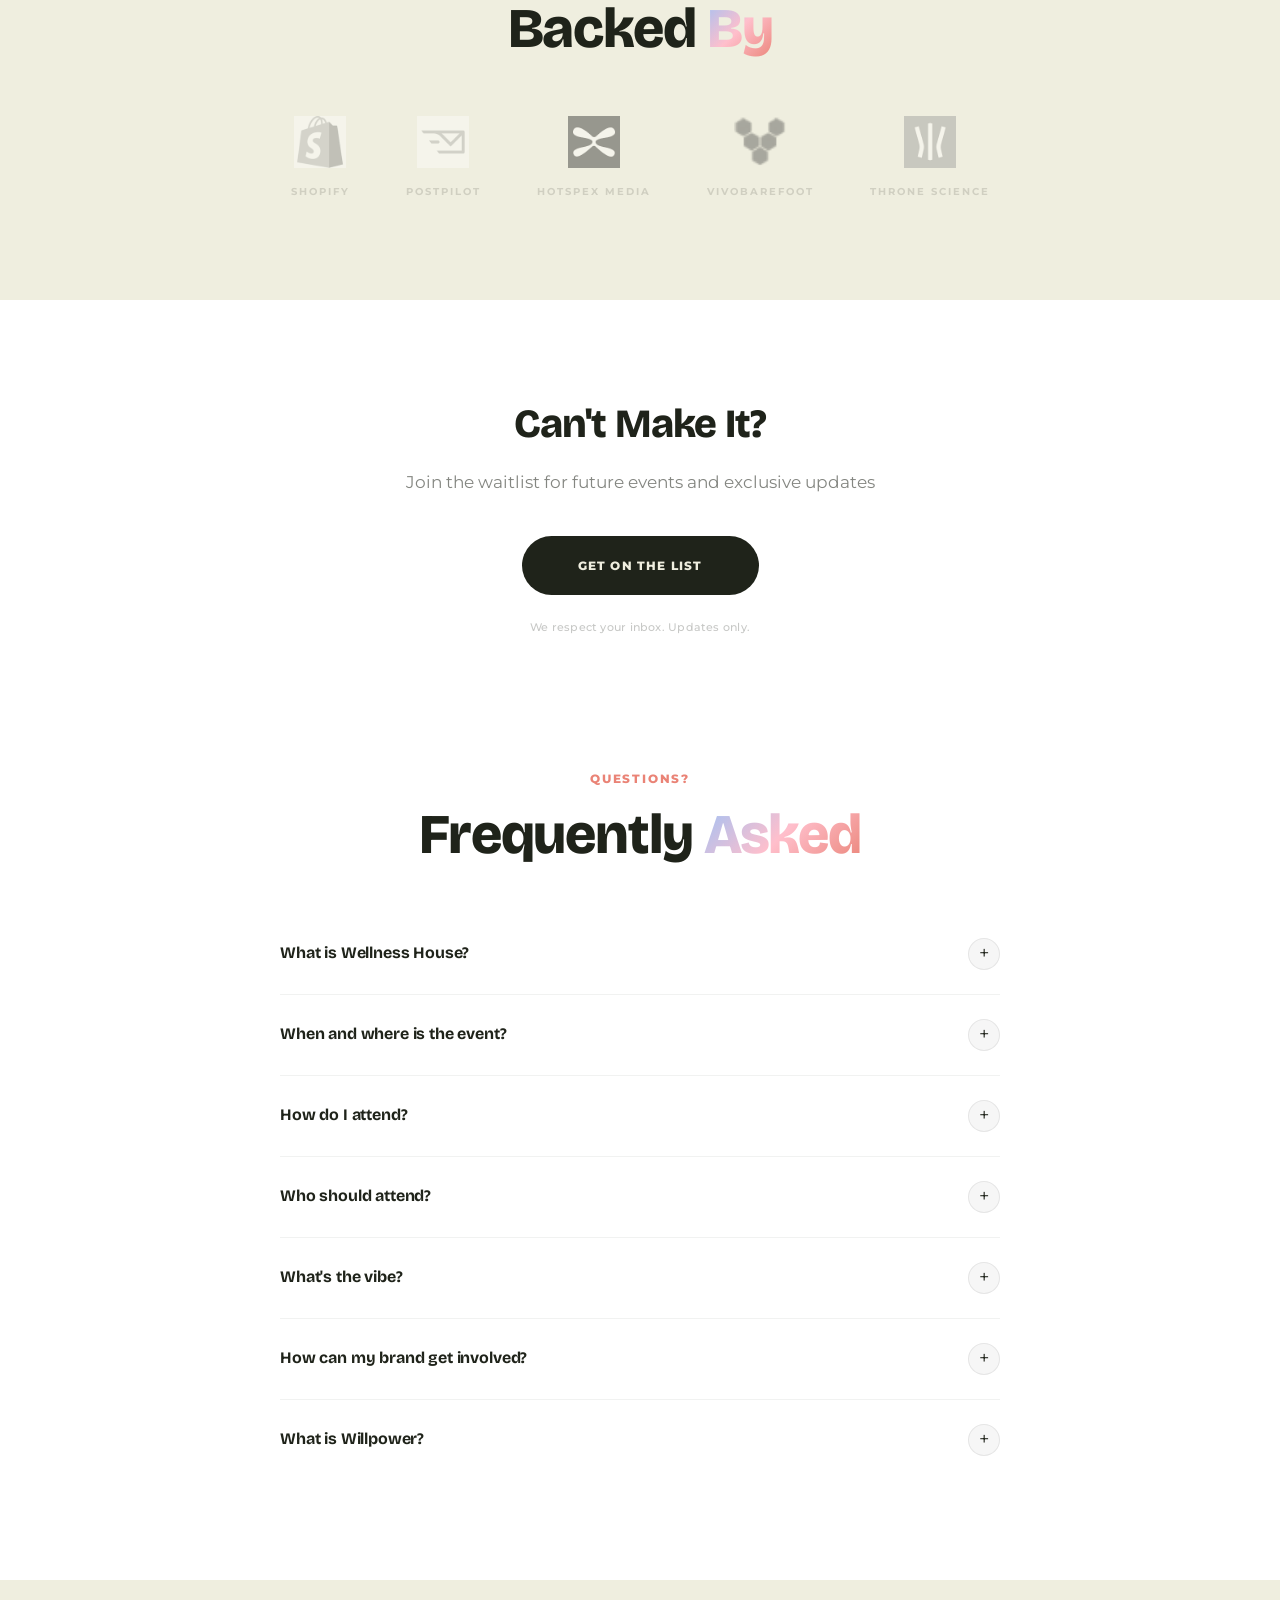
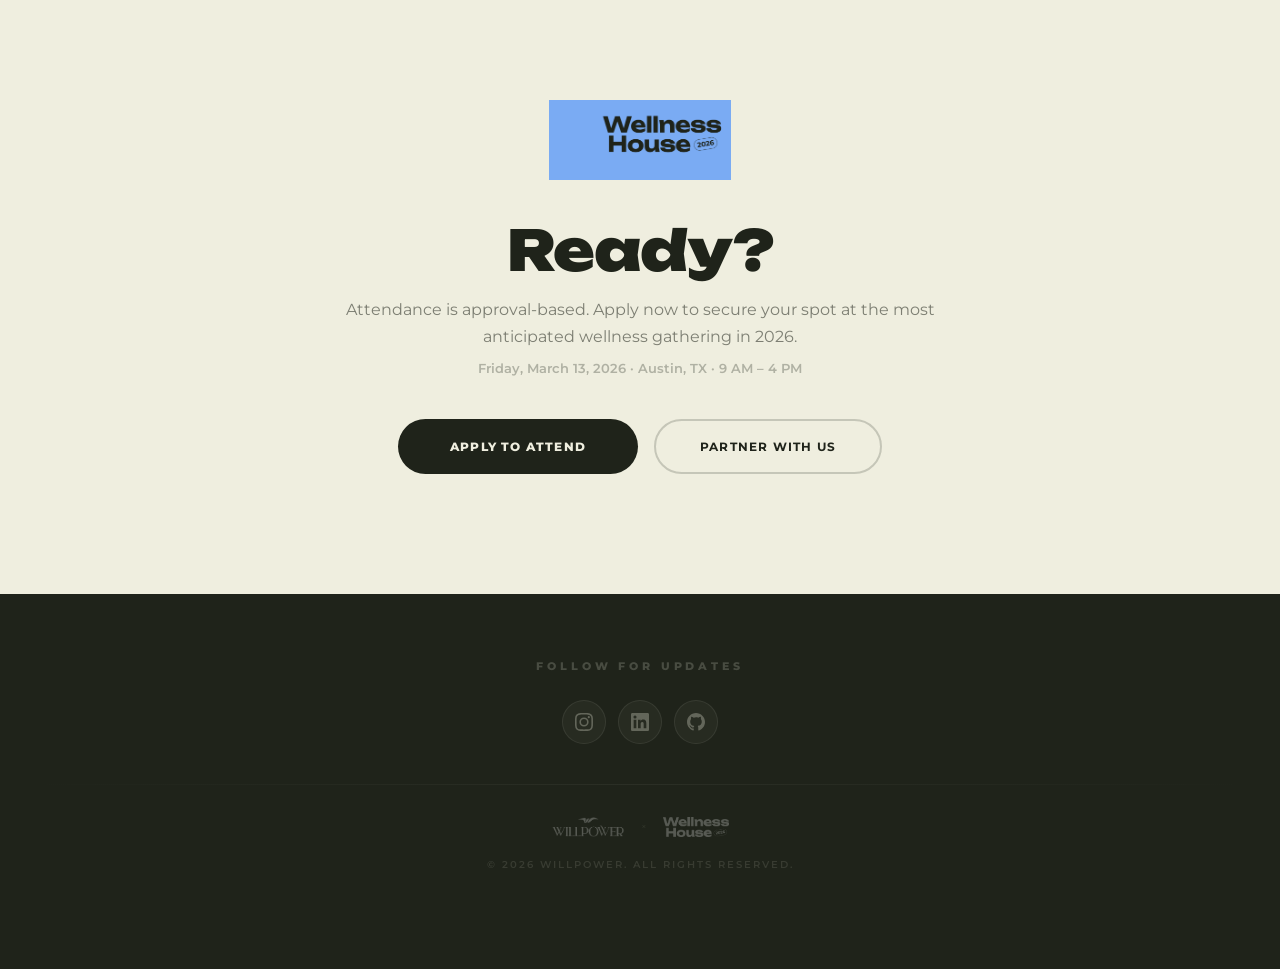
==== commit 65887871: "Polish: standardized brand logos and upgraded 'Ongoing' section UI" ====
--- a/index.html
+++ b/index.html
@@ -2326,45 +2326,43 @@
             </p>
 
             <div class="reveal logo-wall" style="margin-bottom:32px;">
-                <img loading="lazy" decoding="async" width="99" height="36" src="img/brands/bloom-nutrition.png" alt="Bloom Nutrition" style="height:36px">
-                <img loading="lazy" decoding="async" width="134" height="22" src="img/brands/whoop.png" alt="WHOOP" style="height:22px">
-                <img loading="lazy" decoding="async" width="28" height="28" src="img/brands/ag1.png" alt="AG1" style="height:28px">
-                <img loading="lazy" decoding="async" width="57" height="24" src="img/brands/eight-sleep.png" alt="Eight Sleep" style="height:24px">
-                <img loading="lazy" decoding="async" width="79" height="22" src="img/brands/peloton.png" alt="Peloton" style="height:22px">
-                <img loading="lazy" decoding="async" width="90" height="28" src="img/brands/oura.png" alt="OURA" style="height:28px">
-                <img loading="lazy" decoding="async" width="41" height="28" src="img/brands/adidas.png" alt="adidas" style="height:28px">
-                <img loading="lazy" decoding="async" width="81" height="28" src="img/brands/olipop.png" alt="Olipop" style="height:28px">
-                <img loading="lazy" decoding="async" width="59" height="24" src="img/brands/david.png" alt="David" style="height:24px">
-                <img loading="lazy" decoding="async" width="91" height="22" src="img/brands/dollar-shave-club.png" alt="Dollar Shave Club" style="height:22px">
-                <img loading="lazy" decoding="async" width="154" height="28" src="img/brands/dunkin.png" alt="Dunkin'" style="height:28px">
-                <img loading="lazy" decoding="async" width="26" height="26" src="img/brands/outdoor-voices.png" alt="Outdoor Voices" style="height:26px">
-                <img loading="lazy" decoding="async" width="108" height="22" src="img/brands/form.png" alt="FORM" style="height:22px">
-                <img loading="lazy" decoding="async" width="119" height="24" src="img/brands/goodwipes.png" alt="Goodwipes" style="height:24px">
-                <img loading="lazy" decoding="async" width="56" height="28" src="img/brands/cadillac.png" alt="Cadillac" style="height:28px">
-                <img loading="lazy" decoding="async" width="119" height="22" src="img/brands/truemed.png" alt="Truemed" style="height:22px">
-                <img loading="lazy" decoding="async" width="79" height="24" src="img/brands/kohler.png" alt="Kohler" style="height:24px">
-                <img loading="lazy" decoding="async" width="91" height="22" src="img/brands/plunge.png" alt="Plunge" style="height:22px">
-                <img loading="lazy" decoding="async" width="52" height="24" src="img/brands/everyday-dose.png" alt="Everyday Dose" style="height:24px">
-                <img loading="lazy" decoding="async" width="103" height="22" src="img/brands/ketoneiq.png" alt="KetoneIQ" style="height:22px">
-                <img loading="lazy" decoding="async" width="128" height="26" src="img/brands/function-health.png" alt="Function Health" style="height:26px">
-                <img loading="lazy" decoding="async" width="22" height="22" src="img/brands/gardencup.png" alt="Gardencup" style="height:22px">
-                <img loading="lazy" decoding="async" width="150" height="22" src="img/brands/sweatpals.png" alt="Sweatpals" style="height:22px">
-                <img loading="lazy" decoding="async" width="159" height="22" src="img/brands/hyrox.png" alt="HYROX" style="height:22px">
-                <img loading="lazy" decoding="async" width="55" height="24" src="img/brands/super-coffee.png" alt="Super Coffee" style="height:24px">
-                <img loading="lazy" decoding="async" width="38" height="28" src="img/brands/tecovas.png" alt="Tecovas" style="height:28px">
-                <img loading="lazy" decoding="async" width="46" height="24" src="img/brands/its-skinny.png" alt="It's Skinny" style="height:24px">
-                <img loading="lazy" decoding="async" width="106" height="22" src="img/brands/tinyhealth.png" alt="tinyhealth" style="height:22px">
-                <img loading="lazy" decoding="async" width="27" height="22" src="img/brands/rythm.png" alt="rythm" style="height:22px">
-                <img loading="lazy" decoding="async" width="22" height="22" src="img/brands/well.png" alt="WELL" style="height:22px">
-                <img loading="lazy" decoding="async" width="29" height="22" src="img/brands/hyperice.png" alt="Hyperice" style="height:22px">
-                <img loading="lazy" decoding="async" width="164" height="22" src="img/brands/superpower.png" alt="Superpower" style="height:22px">
-                <img loading="lazy" decoding="async" width="22" height="22" src="img/brands/yeti.png" alt="YETI" style="height:22px">
-                <img loading="lazy" decoding="async" width="66" height="30" src="img/brands/san-antonio-spurs.png" alt="San Antonio Spurs" style="height:30px">
-                <img loading="lazy" decoding="async" width="20" height="20" src="img/lskd.png" alt="LSKD" style="height:20px">
-                <img loading="lazy" decoding="async" width="22" height="22" src="img/kane.png" alt="KANE" style="height:22px">
-                <img loading="lazy" decoding="async" width="24" height="24" src="img/vivobarefoot.png" alt="Vivobarefoot" style="height:24px">
-                <img loading="lazy" decoding="async" width="24" height="24" src="img/throne.png" alt="Throne" style="height:24px">
-                <img loading="lazy" decoding="async" width="18" height="18" src="img/vollebak.png" alt="Vollebak" style="height:18px">
+                <img loading="lazy" decoding="async" src="img/brands/bloom-nutrition.png" alt="Bloom Nutrition" style="height:36px">
+                <img loading="lazy" decoding="async" src="img/brands/whoop.png" alt="WHOOP" style="height:22px">
+                <img loading="lazy" decoding="async" src="img/brands/ag1.png" alt="AG1" style="height:28px">
+                <img loading="lazy" decoding="async" src="img/brands/eight-sleep.png" alt="Eight Sleep" style="height:24px">
+                <img loading="lazy" decoding="async" src="img/brands/peloton.png" alt="Peloton" style="height:22px">
+                <img loading="lazy" decoding="async" src="img/brands/oura.png" alt="OURA" style="height:28px">
+                <img loading="lazy" decoding="async" src="img/brands/adidas.png" alt="adidas" style="height:28px">
+                <img loading="lazy" decoding="async" src="img/brands/olipop.png" alt="Olipop" style="height:28px">
+                <img loading="lazy" decoding="async" src="img/brands/david.png" alt="David" style="height:24px">
+                <img loading="lazy" decoding="async" src="img/brands/dollar-shave-club.png" alt="Dollar Shave Club" style="height:22px">
+                <img loading="lazy" decoding="async" src="img/brands/dunkin.png" alt="Dunkin'" style="height:28px">
+                <img loading="lazy" decoding="async" src="img/brands/outdoor-voices.png" alt="Outdoor Voices" style="height:26px">
+                <img loading="lazy" decoding="async" src="img/brands/form.png" alt="FORM" style="height:22px">
+                <img loading="lazy" decoding="async" src="img/brands/goodwipes.png" alt="Goodwipes" style="height:24px">
+                <img loading="lazy" decoding="async" src="img/brands/cadillac.png" alt="Cadillac" style="height:28px">
+                <img loading="lazy" decoding="async" src="img/brands/truemed.png" alt="Truemed" style="height:22px">
+                <img loading="lazy" decoding="async" src="img/brands/kohler.png" alt="Kohler" style="height:24px">
+                <img loading="lazy" decoding="async" src="img/brands/plunge.png" alt="Plunge" style="height:22px">
+                <img loading="lazy" decoding="async" src="img/brands/everyday-dose.png" alt="Everyday Dose" style="height:24px">
+                <img loading="lazy" decoding="async" src="img/brands/ketoneiq.png" alt="KetoneIQ" style="height:22px">
+                <img loading="lazy" decoding="async" src="img/brands/function-health.png" alt="Function Health" style="height:26px">
+                <img loading="lazy" decoding="async" src="img/brands/gardencup.png" alt="Gardencup" style="height:22px">
+                <img loading="lazy" decoding="async" src="img/brands/sweatpals.png" alt="Sweatpals" style="height:22px">
+                <img loading="lazy" decoding="async" src="img/brands/hyrox.png" alt="HYROX" style="height:22px">
+                <img loading="lazy" decoding="async" src="img/brands/super-coffee.png" alt="Super Coffee" style="height:24px">
+                <img loading="lazy" decoding="async" src="img/brands/tecovas.png" alt="Tecovas" style="height:28px">
+                <img loading="lazy" decoding="async" src="img/brands/its-skinny.png" alt="It's Skinny" style="height:24px">
+                <img loading="lazy" decoding="async" src="img/brands/tinyhealth.png" alt="tinyhealth" style="height:22px">
+                <img loading="lazy" decoding="async" src="img/brands/rythm.png" alt="rythm" style="height:22px">
+                <img loading="lazy" decoding="async" src="img/brands/well.png" alt="WELL" style="height:22px">
+                <img loading="lazy" decoding="async" src="img/brands/hyperice.png" alt="Hyperice" style="height:22px">
+                <img loading="lazy" decoding="async" src="img/brands/superpower.png" alt="Superpower" style="height:22px">
+                <img loading="lazy" decoding="async" src="img/brands/yeti.png" alt="YETI" style="height:22px">
+                <img loading="lazy" decoding="async" src="img/brands/san-antonio-spurs.png" alt="San Antonio Spurs" style="height:30px">
+                <img loading="lazy" decoding="async" src="img/brands/yeti.png" alt="YETI" style="height:22px">
+                <img loading="lazy" decoding="async" src="img/brands/vivobarefoot.png" alt="Vivobarefoot" style="height:24px">
+                <img loading="lazy" decoding="async" src="img/brands/vollebak.png" alt="Vollebak" style="height:18px">
             </div>
 
             <p class="reveal" style="font-family:'Montserrat',sans-serif;font-size:13px;font-weight:700;font-style:italic;color:rgba(157,193,246,0.6);">+ more brands to be announced</p>
@@ -2892,20 +2890,24 @@
             <div class="reveal section-label" style="color:rgba(31,35,26,0.3);margin-bottom:24px;">Ongoing Throughout the Day</div>
             <div class="ongoing-grid">
                 <div class="reveal delay-1 ongoing-card">
-                    <svg viewBox="0 0 24 24"><path d="M3 9l9-7 9 7v11a2 2 0 0 1-2 2H5a2 2 0 0 1-2-2z"/><polyline points="9 22 9 12 15 12 15 22"/></svg>
-                    <p>Vendor Village + Recovery Lounge</p>
+                    <svg viewBox="0 0 24 24" fill="none" stroke="currentColor" stroke-width="2" stroke-linecap="round" stroke-linejoin="round" style="stroke: #EA8376;"><path d="M3 9l9-7 9 7v11a2 2 0 0 1-2 2H5a2 2 0 0 1-2-2z"/><polyline points="9 22 9 12 15 12 15 22"/></svg>
+                    <h4 style="font-family: 'Bricolage Grotesque', sans-serif; font-size: 16px; font-weight: 700; margin-bottom: 8px; color: #1F231A;">Vendor Village</h4>
+                    <p style="font-size: 12px; line-height: 1.4; color: rgba(31, 35, 26, 0.5); font-weight: 500;">Curated marketplace featuring 30+ leading wellness and CPG brands.</p>
                 </div>
                 <div class="reveal delay-2 ongoing-card">
-                    <svg viewBox="0 0 24 24"><path d="M9 18V5l12-2v13"/><circle cx="6" cy="18" r="3"/><circle cx="18" cy="16" r="3"/></svg>
-                    <p>Live Music &amp; Light Bites</p>
+                    <svg viewBox="0 0 24 24" fill="none" stroke="currentColor" stroke-width="2" stroke-linecap="round" stroke-linejoin="round" style="stroke: #9DC1F6;"><path d="M12 21.35l-1.45-1.32C5.4 15.36 2 12.28 2 8.5 2 5.42 4.42 3 7.5 3c1.74 0 3.41.81 4.5 2.09C13.09 3.81 14.76 3 16.5 3 19.58 3 22 5.42 22 8.5c0 3.78-3.4 6.86-8.55 11.54L12 21.35z"/></svg>
+                    <h4 style="font-family: 'Bricolage Grotesque', sans-serif; font-size: 16px; font-weight: 700; margin-bottom: 8px; color: #1F231A;">Recovery Lounge</h4>
+                    <p style="font-size: 12px; line-height: 1.4; color: rgba(31, 35, 26, 0.5); font-weight: 500;">San Antonio Spurs recovery tech, cold plunges, and Kane Footwear lounge.</p>
                 </div>
                 <div class="reveal delay-3 ongoing-card">
-                    <svg viewBox="0 0 24 24"><circle cx="12" cy="12" r="10"/><line x1="12" y1="8" x2="12" y2="12"/><line x1="12" y1="12" x2="16" y2="12"/></svg>
-                    <p>Open Padel Play &amp; Court Sessions</p>
+                    <svg viewBox="0 0 24 24" fill="none" stroke="currentColor" stroke-width="2" stroke-linecap="round" stroke-linejoin="round" style="stroke: #FFBFCC;"><path d="M9 18V5l12-2v13"/><circle cx="6" cy="18" r="3"/><circle cx="18" cy="16" r="3"/></svg>
+                    <h4 style="font-family: 'Bricolage Grotesque', sans-serif; font-size: 16px; font-weight: 700; margin-bottom: 8px; color: #1F231A;">Live Music & Eats</h4>
+                    <p style="font-size: 12px; line-height: 1.4; color: rgba(31, 35, 26, 0.5); font-weight: 500;">Full-day audio experience, light bites, and communal dining on the lawn.</p>
                 </div>
                 <div class="reveal delay-4 ongoing-card">
-                    <svg viewBox="0 0 24 24"><path d="M17 21v-2a4 4 0 0 0-4-4H5a4 4 0 0 0-4 4v2"/><circle cx="9" cy="7" r="4"/><path d="M23 21v-2a4 4 0 0 0-3-3.87"/><path d="M16 3.13a4 4 0 0 1 0 7.75"/></svg>
-                    <p>Open Networking</p>
+                    <svg viewBox="0 0 24 24" fill="none" stroke="currentColor" stroke-width="2" stroke-linecap="round" stroke-linejoin="round" style="stroke: #FCD6A6;"><circle cx="12" cy="12" r="10"/><line x1="12" y1="8" x2="12" y2="12"/><line x1="12" y1="12" x2="16" y2="12"/></svg>
+                    <h4 style="font-family: 'Bricolage Grotesque', sans-serif; font-size: 16px; font-weight: 700; margin-bottom: 8px; color: #1F231A;">Open Padel Play</h4>
+                    <p style="font-size: 12px; line-height: 1.4; color: rgba(31, 35, 26, 0.5); font-weight: 500;">Grab a paddle. Open court sessions and casual play available all day.</p>
                 </div>
             </div>
         </div>
